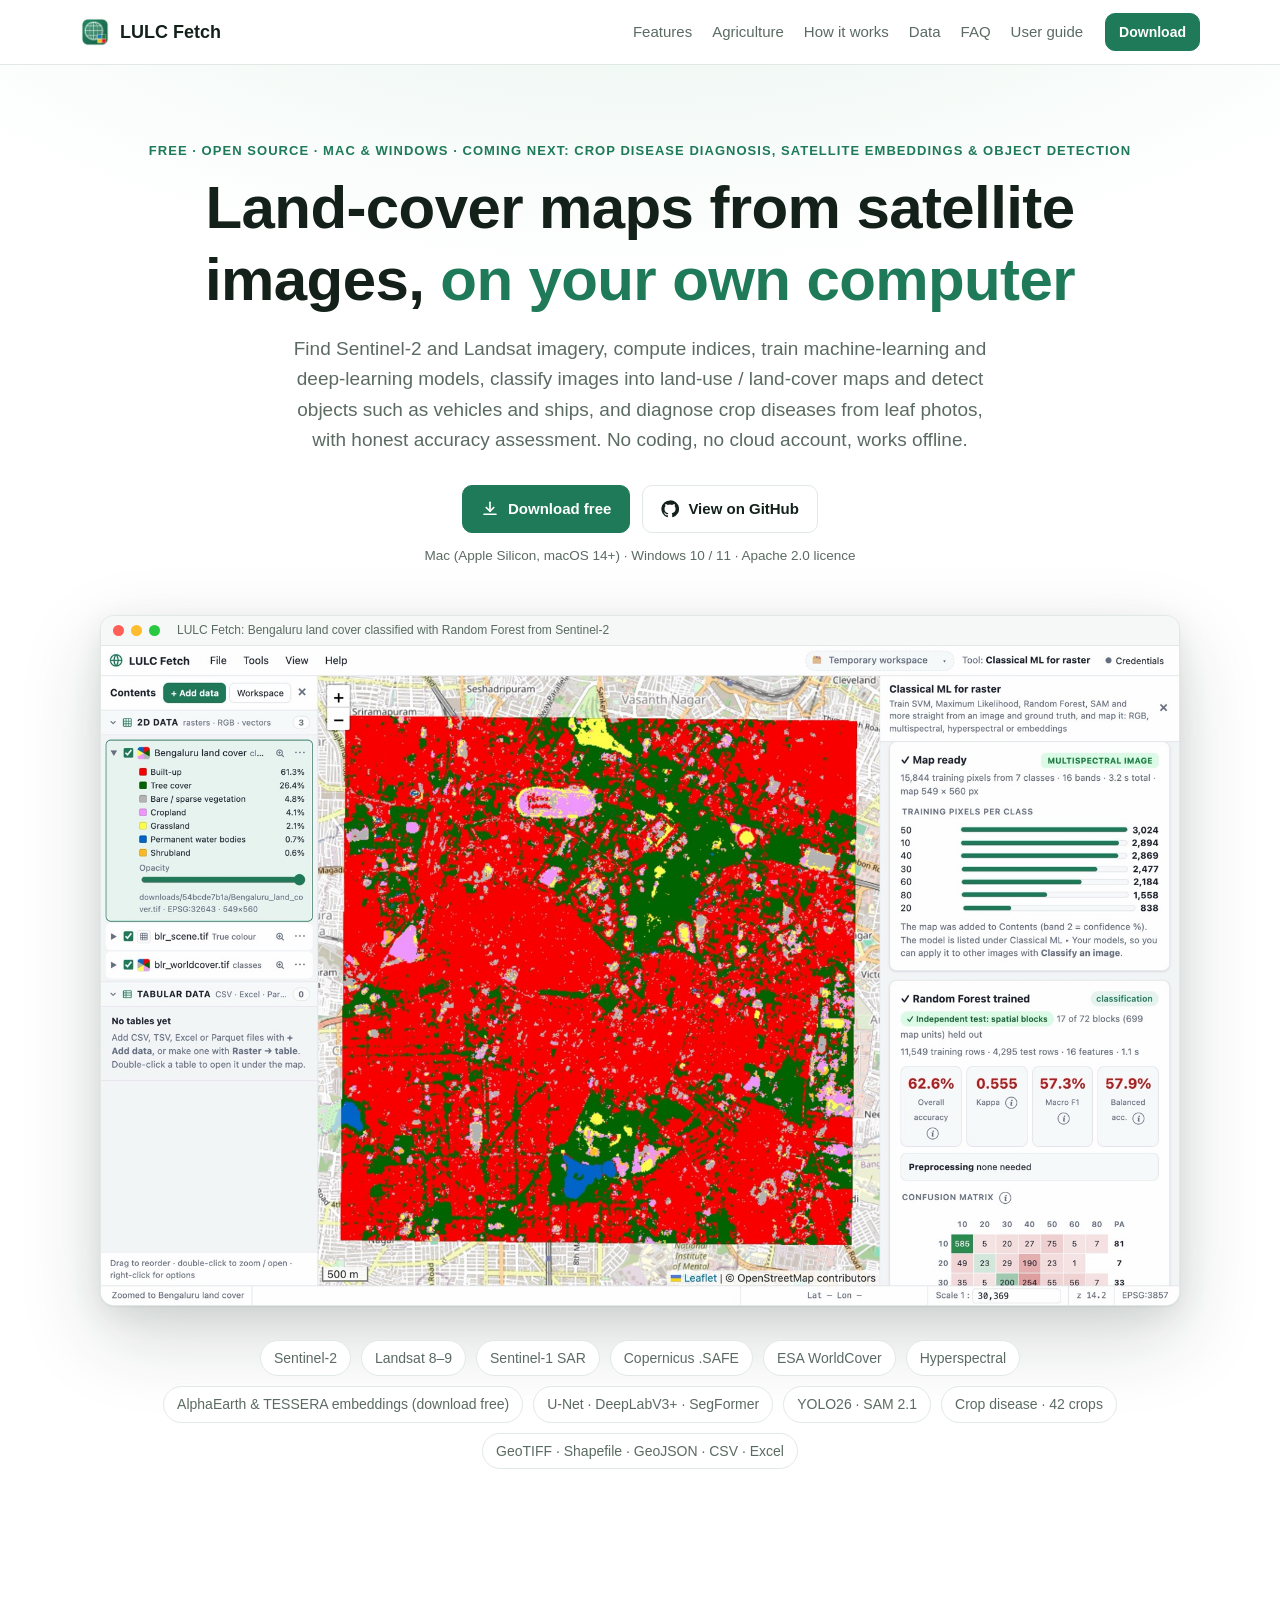
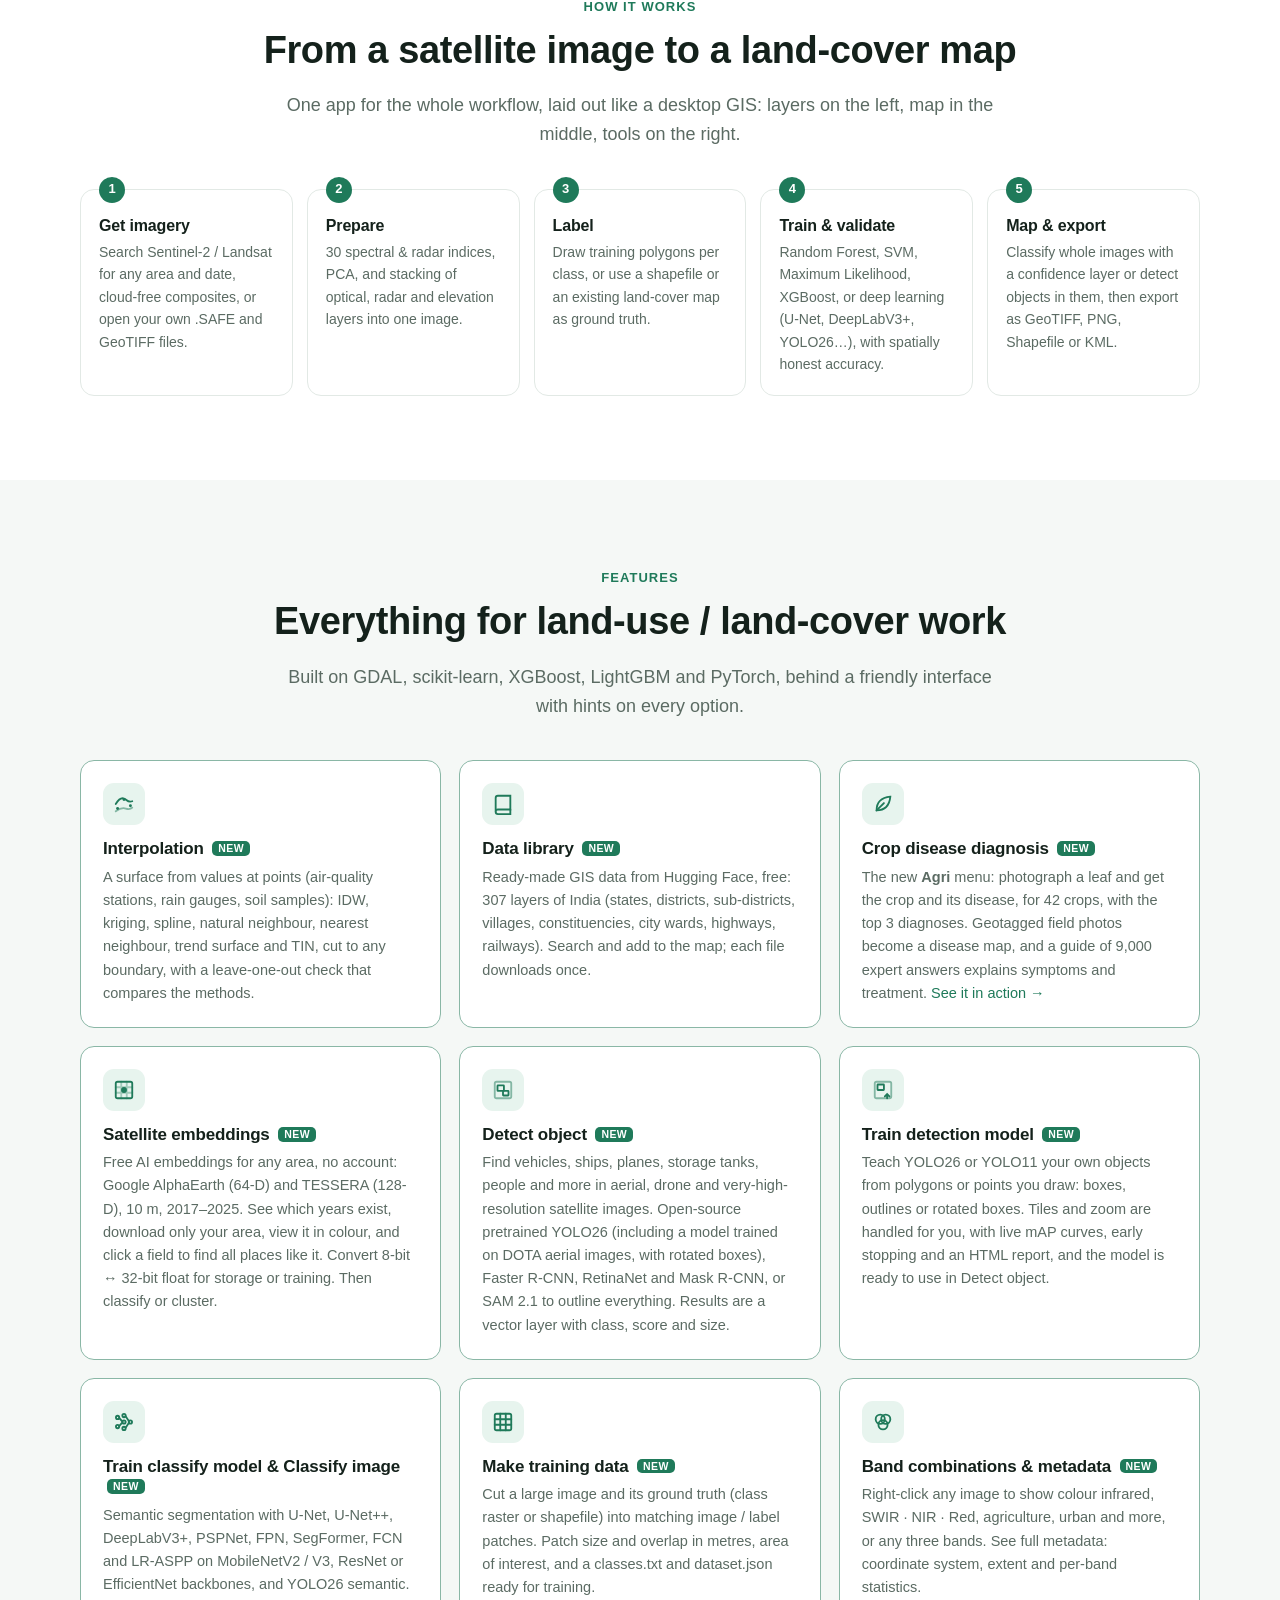
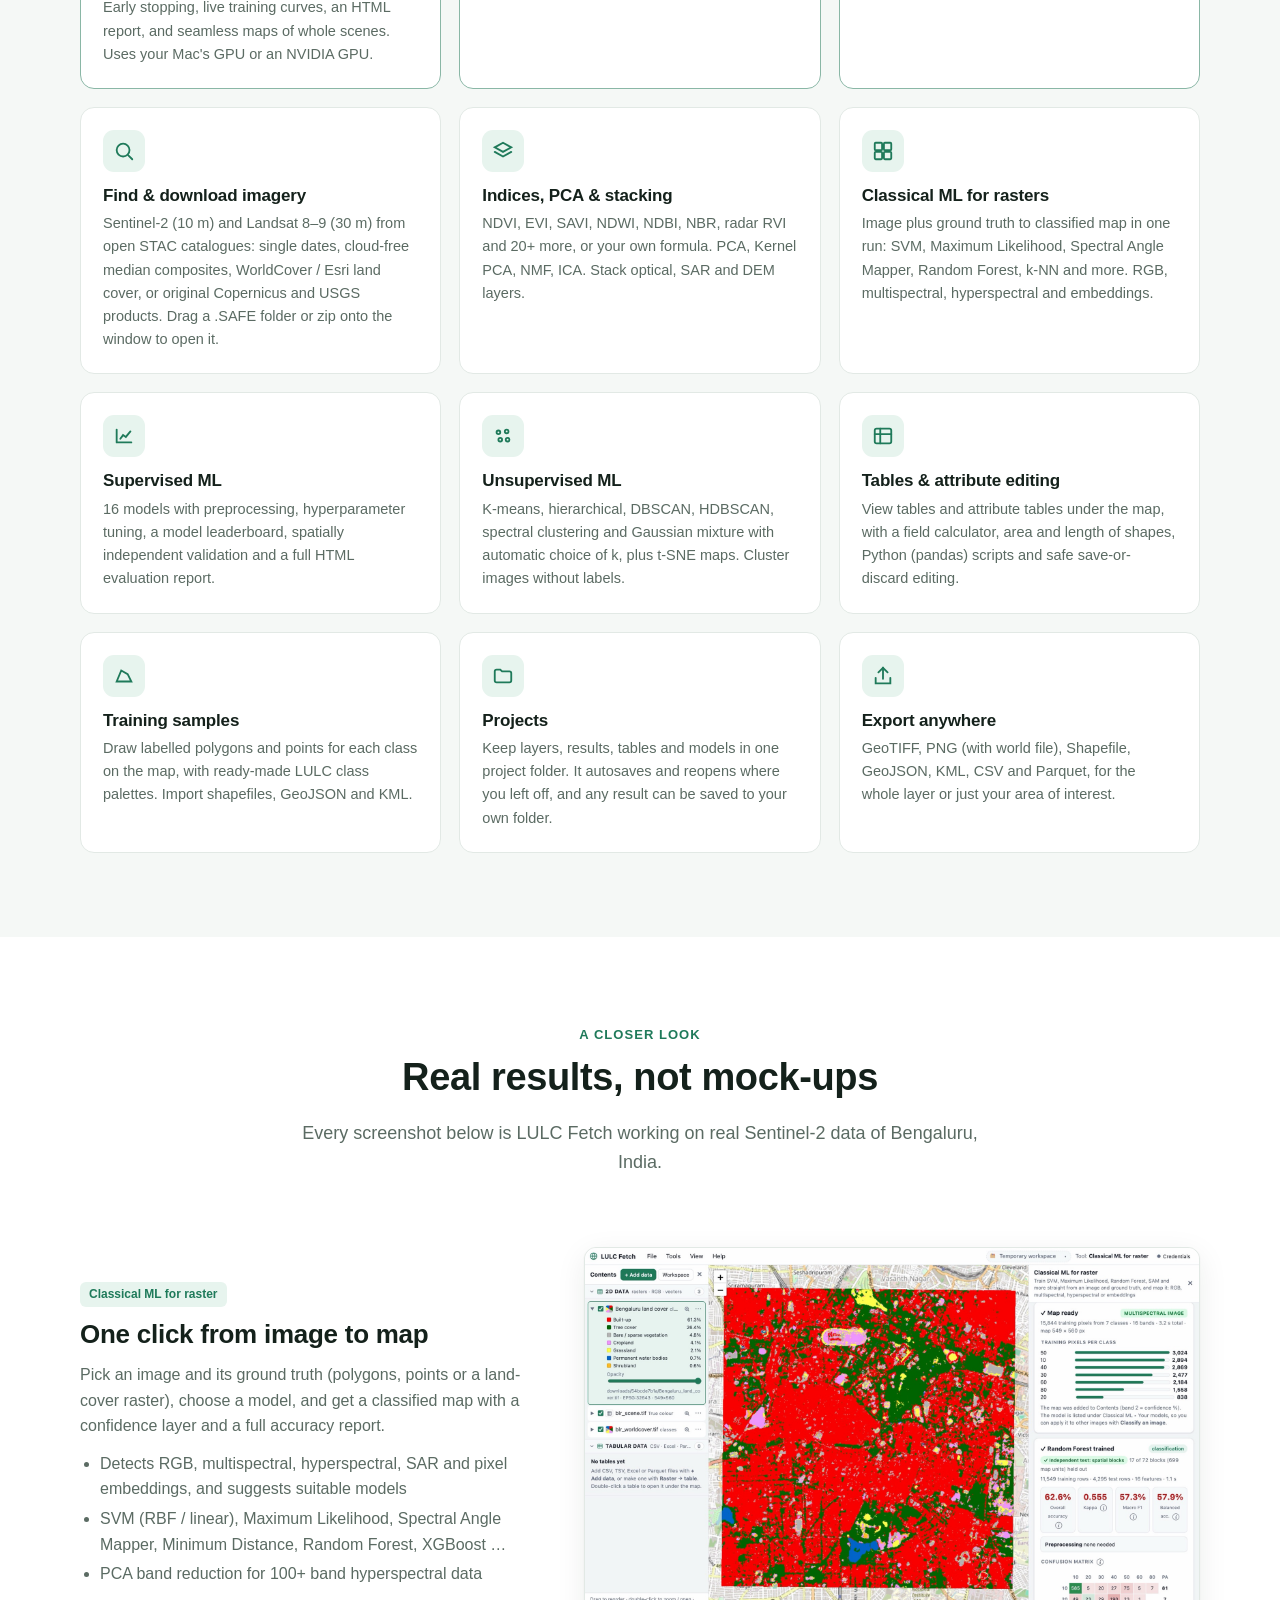
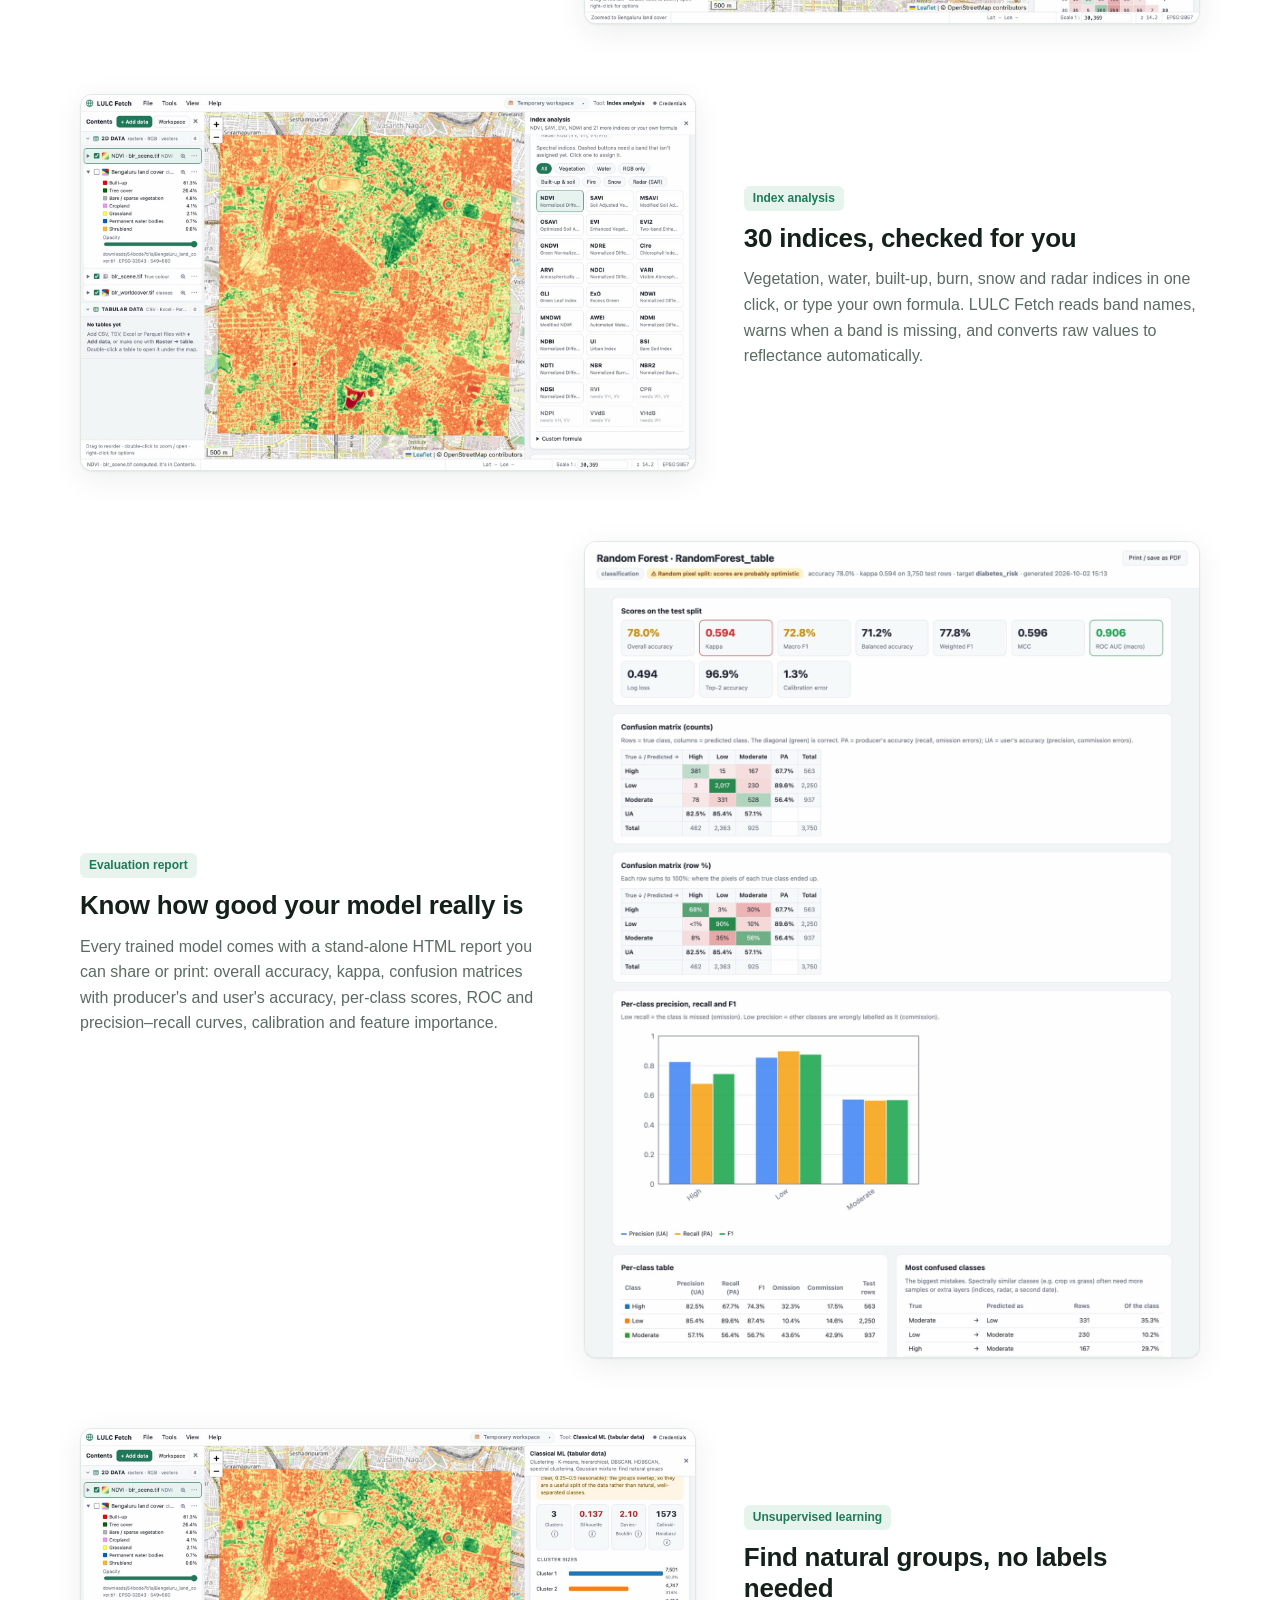
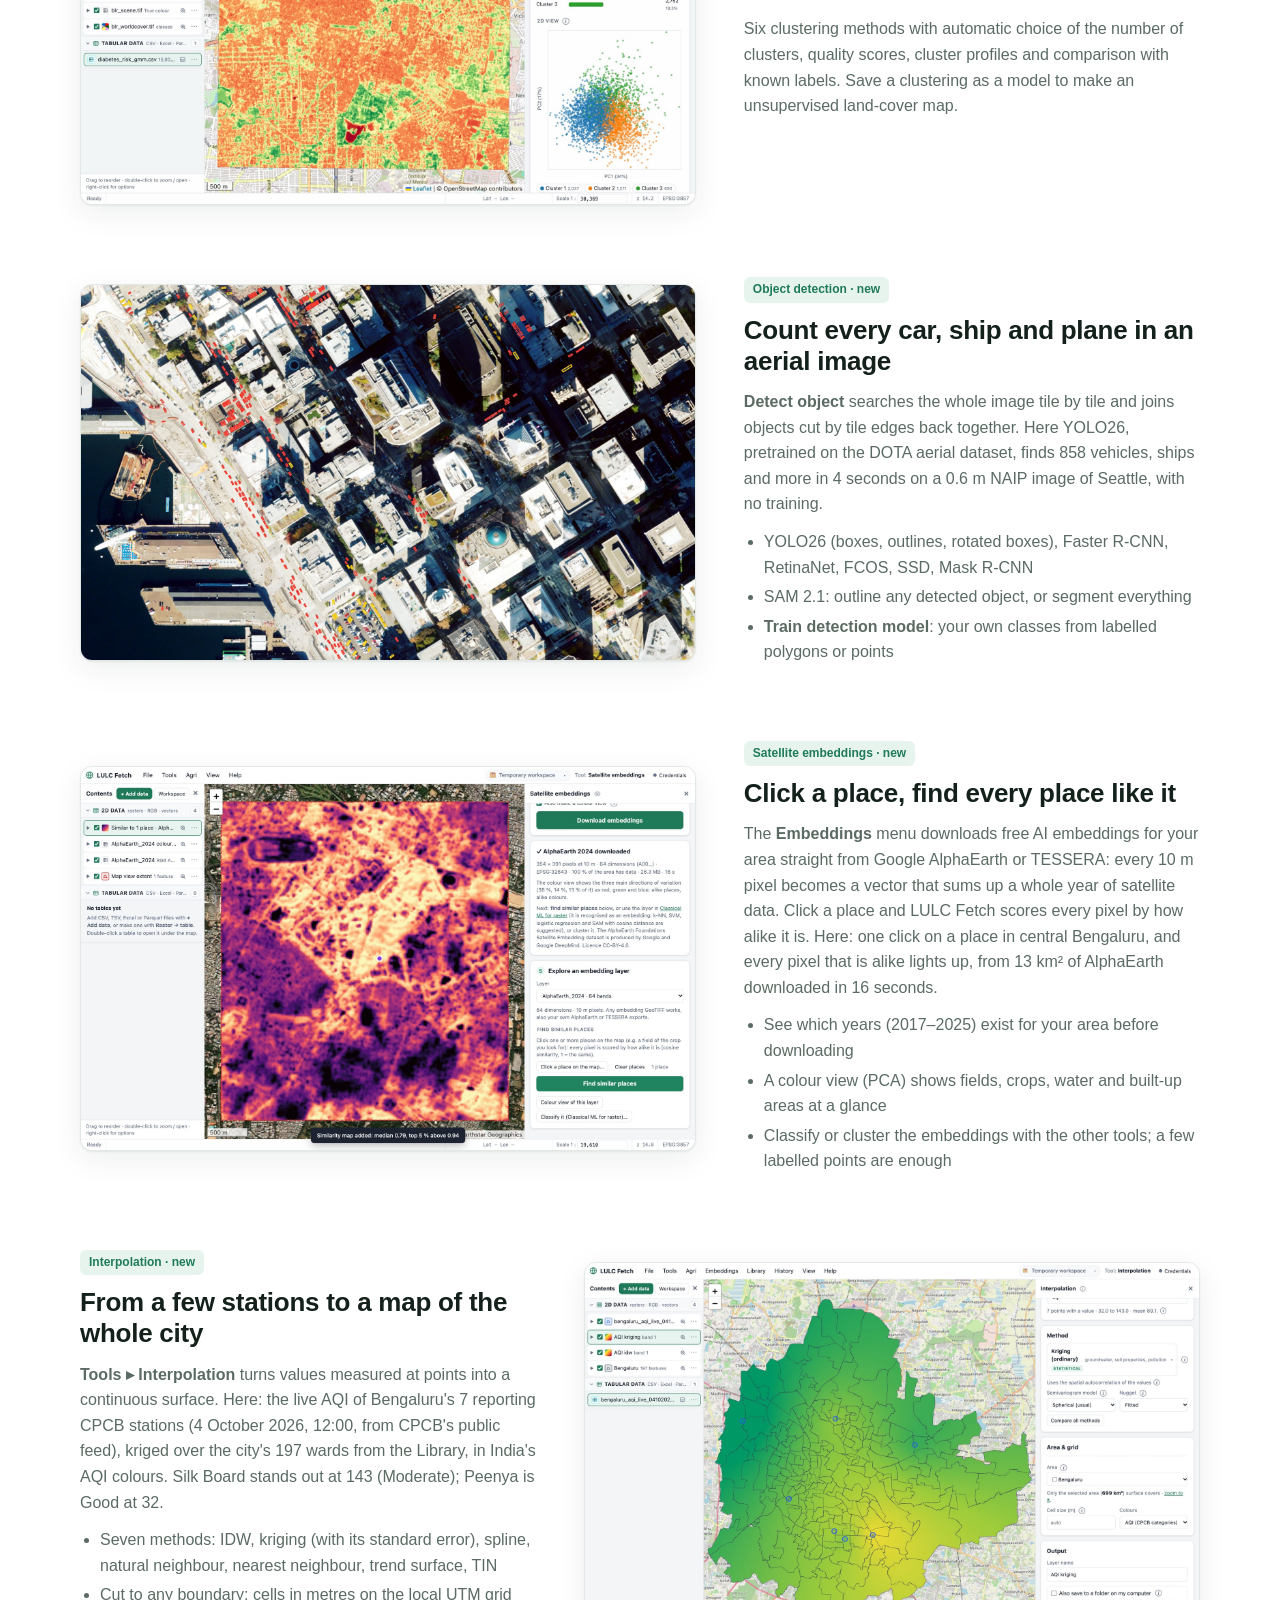
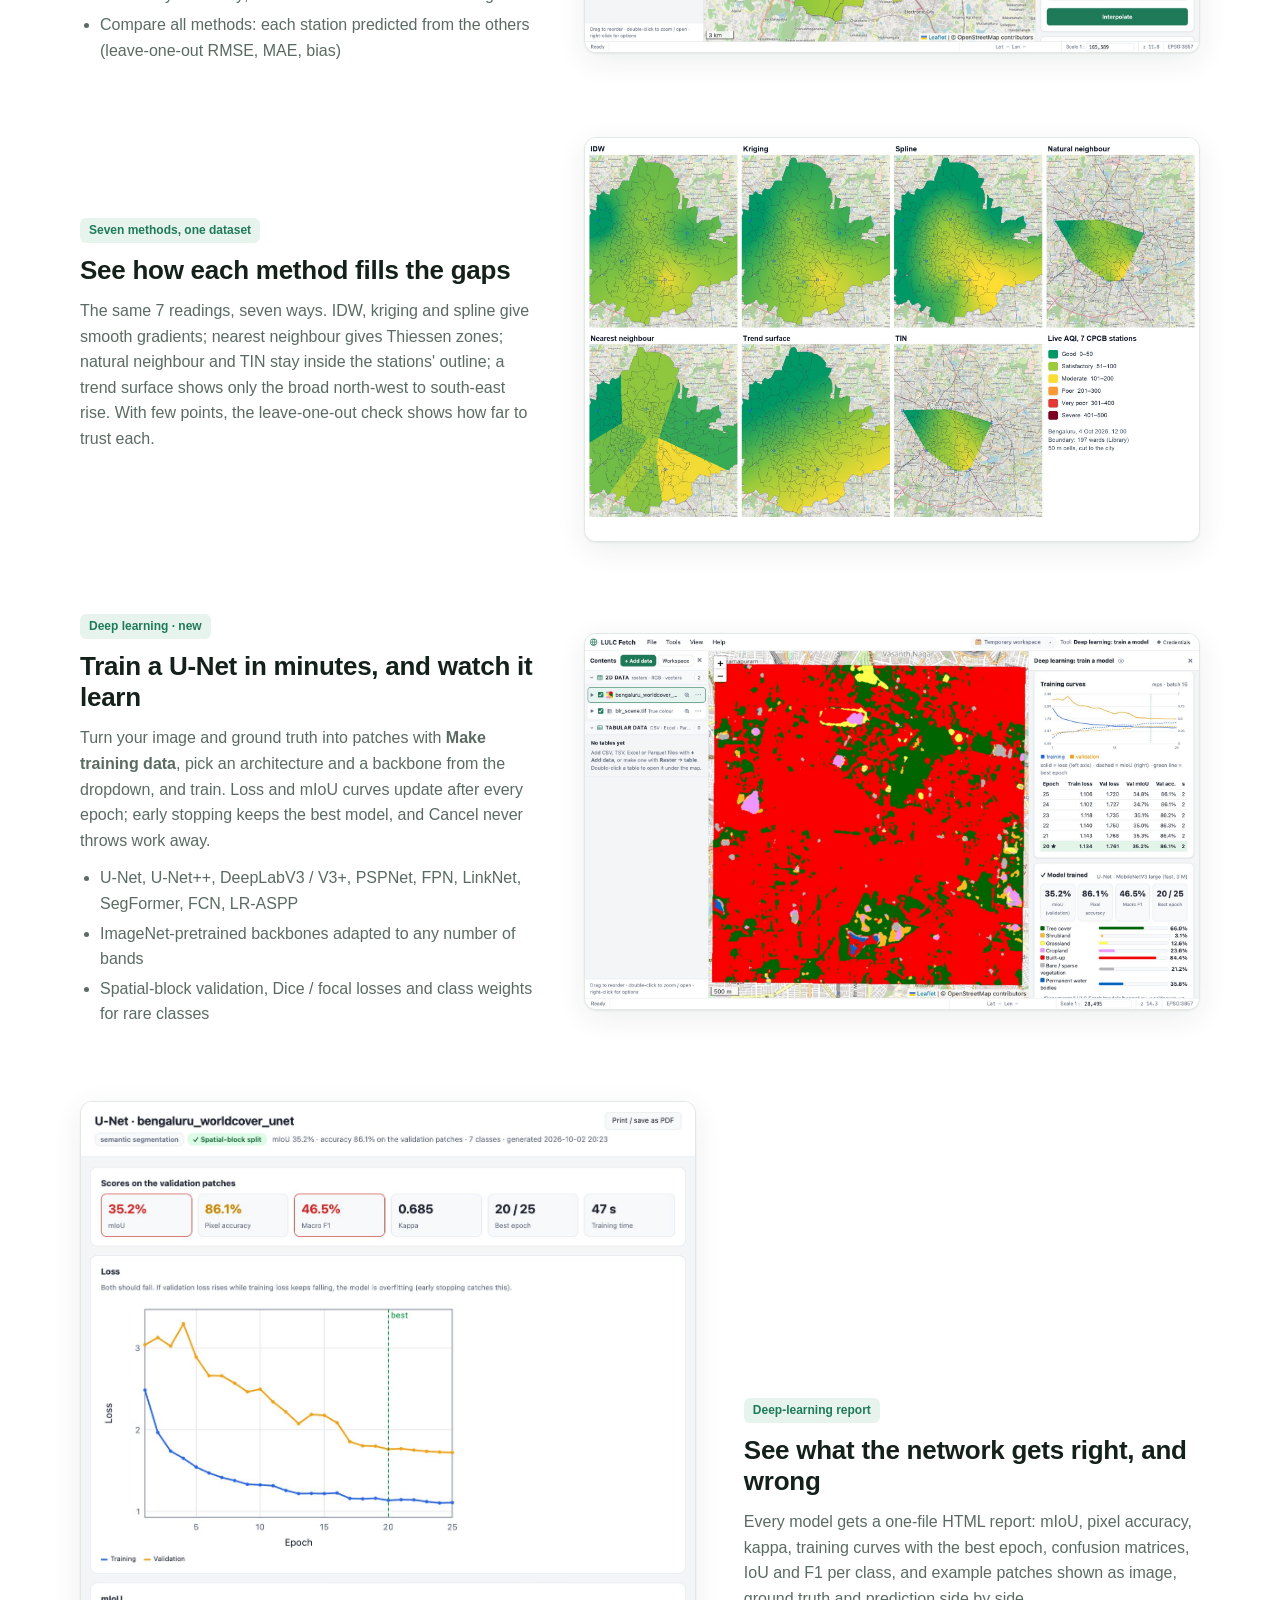
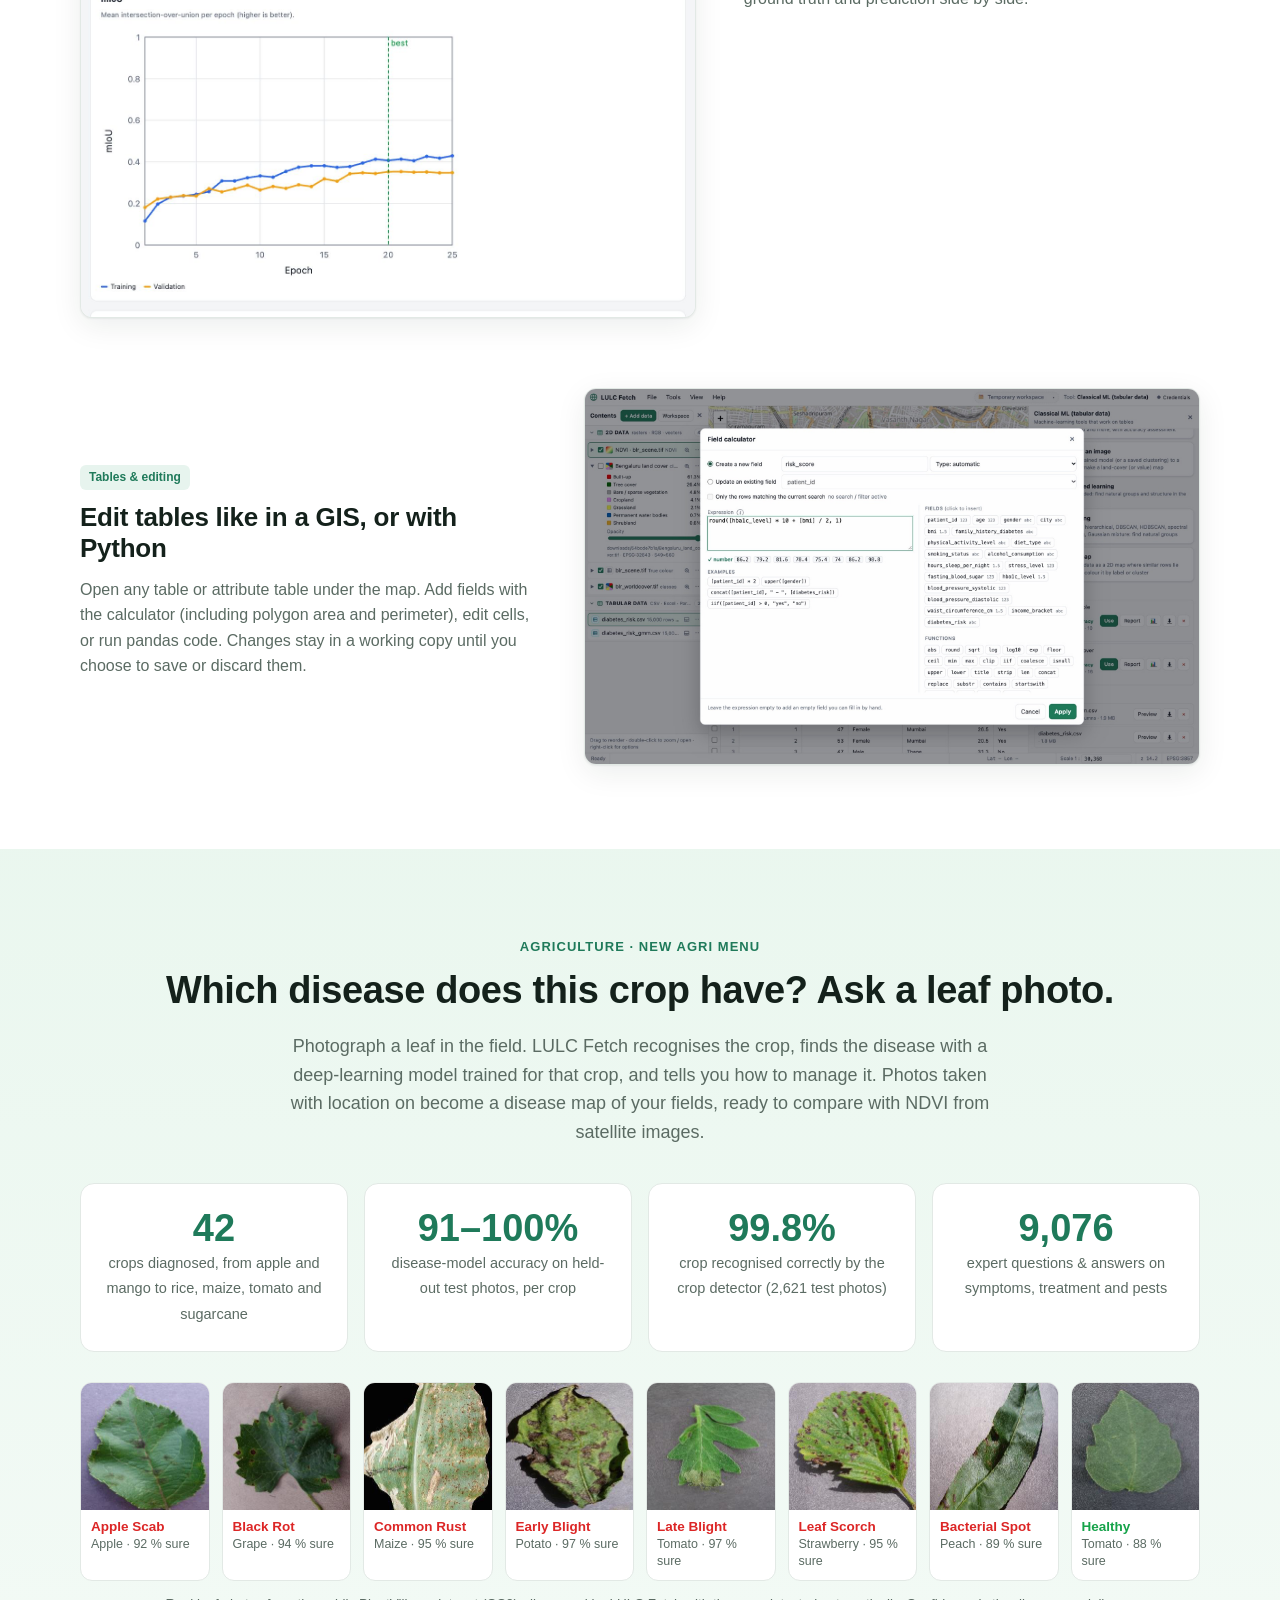
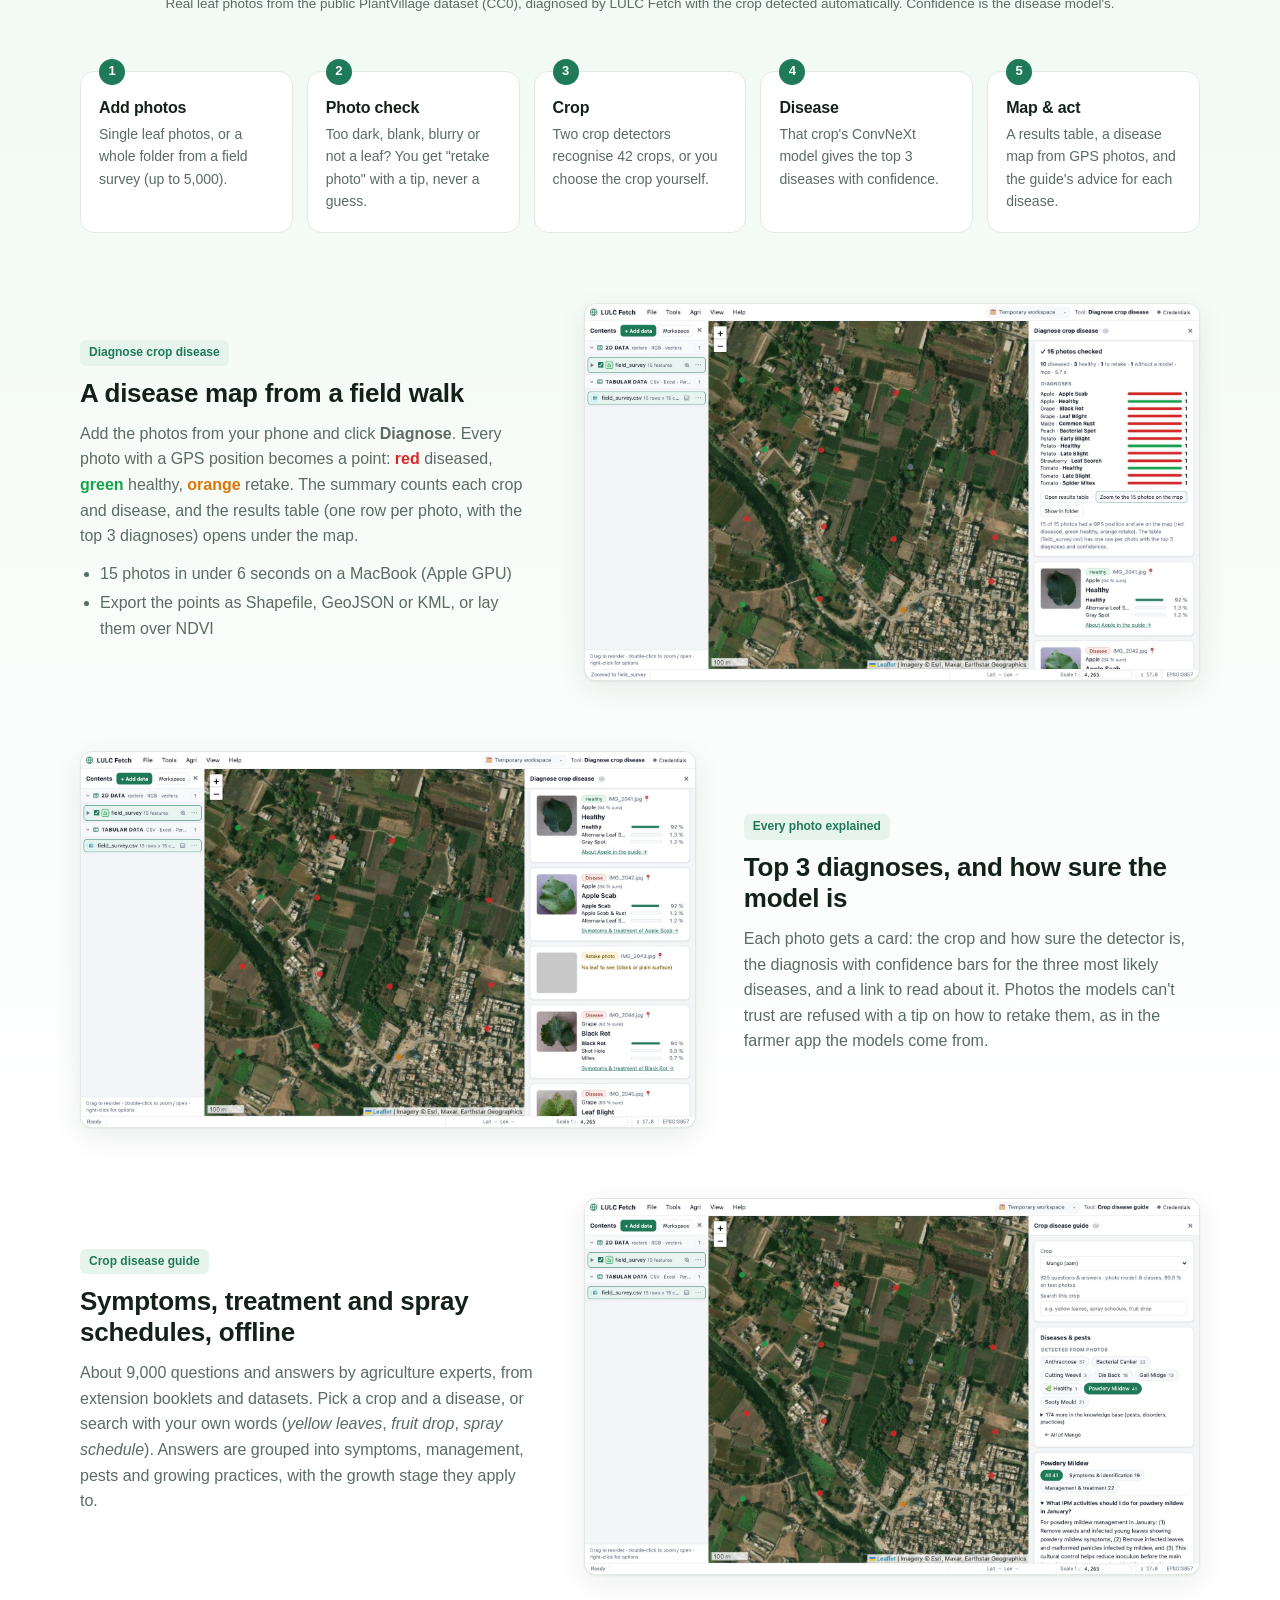
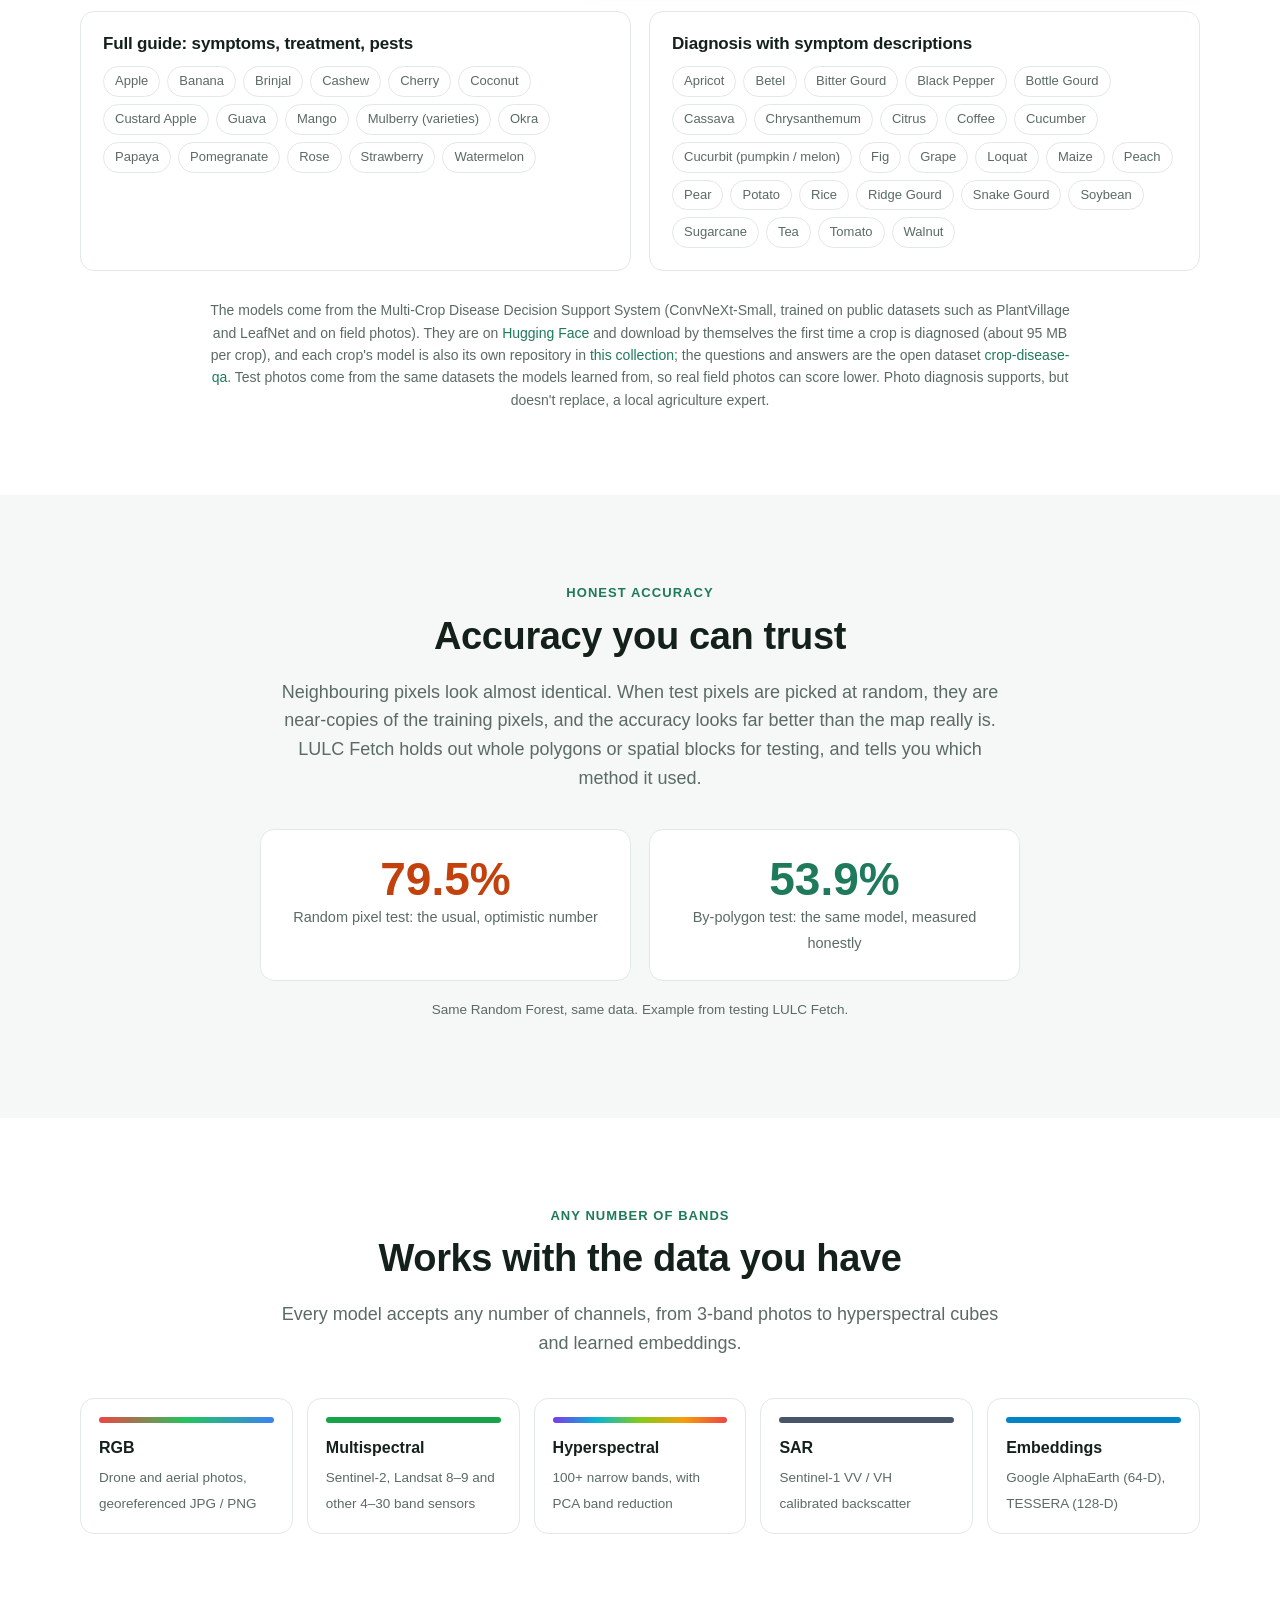
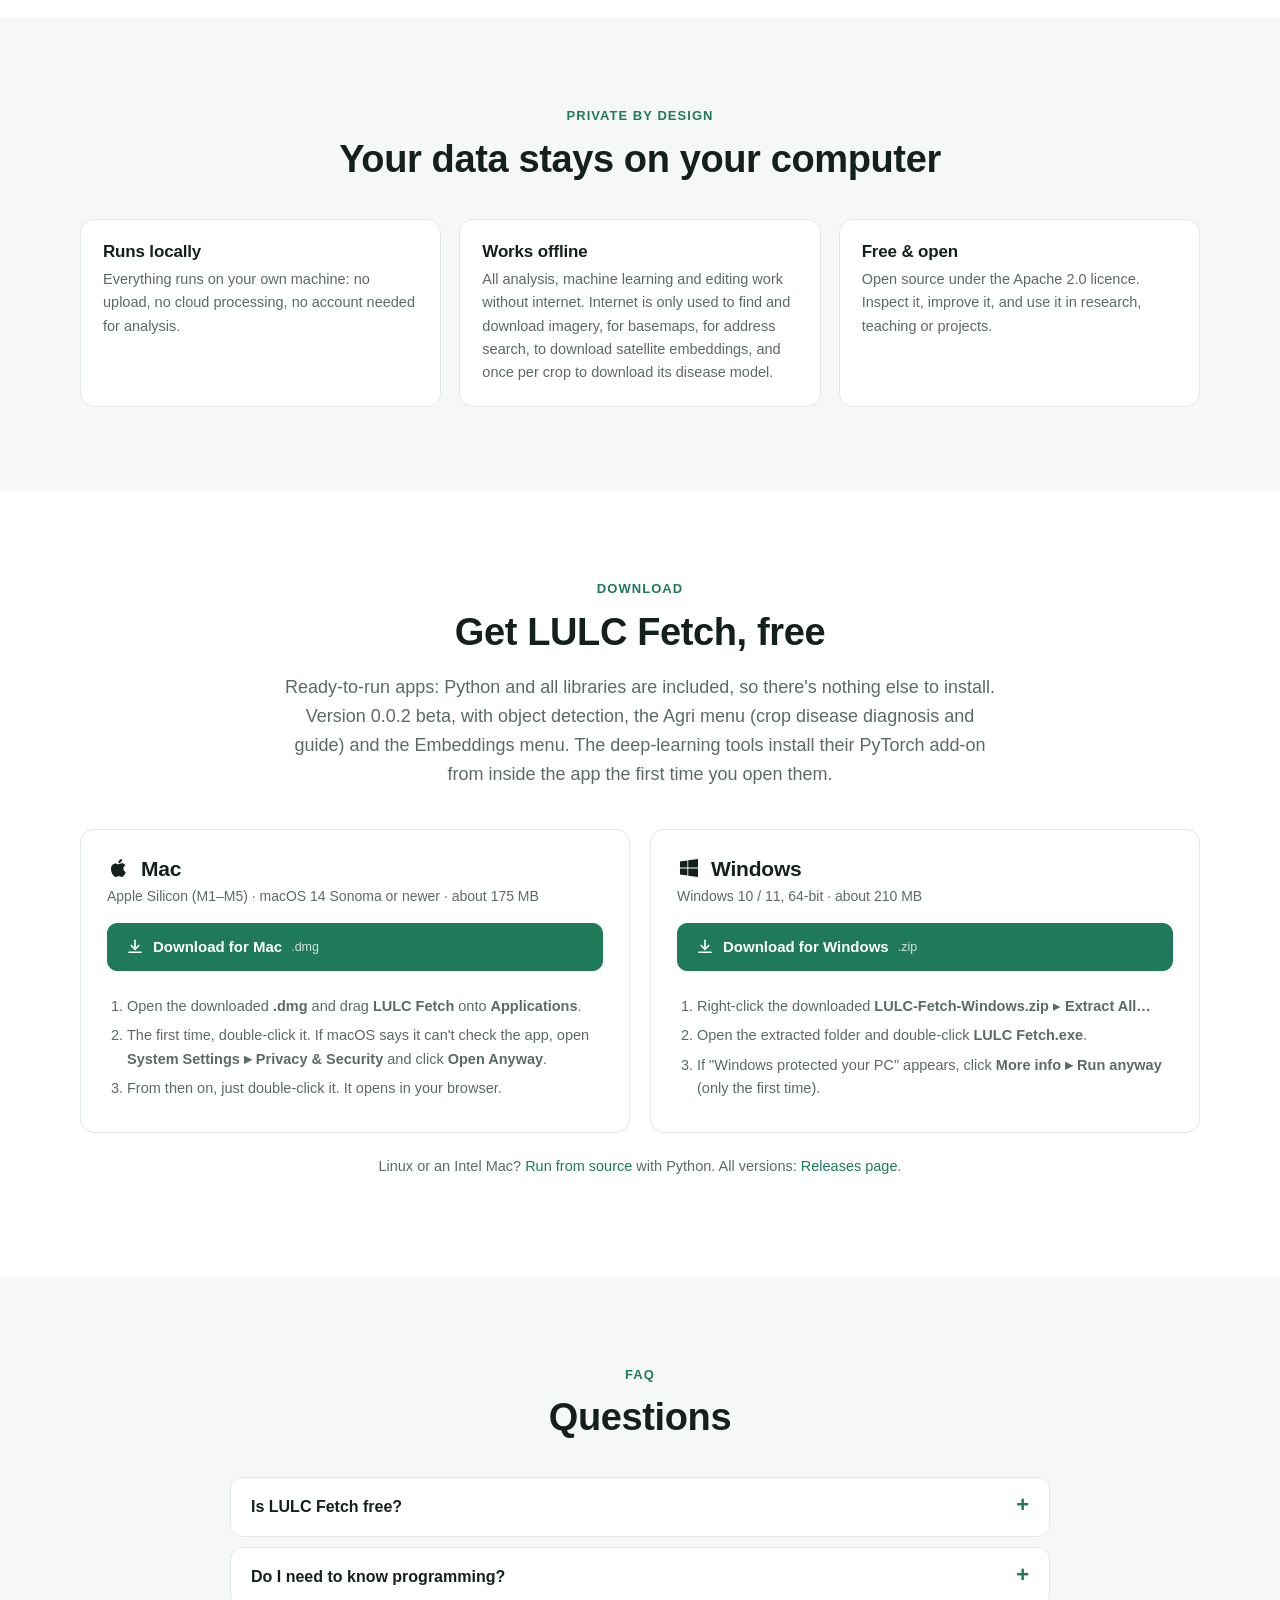
==== site/index.html @ ff0e9c80 "Tools ▸ Interpolation (7 methods), live CPCB AQI, website - Interpolation: IDW, ordinary kriging (fi" ====
<!doctype html>
<html lang="en">
<head>
<meta charset="utf-8">
<meta name="viewport" content="width=device-width, initial-scale=1">
<title>LULC Fetch: land-cover mapping on your own computer</title>
<meta name="description" content="Free desktop app to find Sentinel-2 and Landsat imagery, compute indices, train machine-learning models (Random Forest, SVM, Maximum Likelihood, XGBoost…) and classify satellite images into land-use / land-cover maps. Works offline. Mac and Windows.">
<meta property="og:title" content="LULC Fetch: land-cover maps from satellite images">
<meta property="og:description" content="Find imagery, train classical ML models and map land use / land cover, all on your own computer. Free and open source.">
<meta property="og:image" content="assets/hero.jpg">
<meta property="og:type" content="website">
<link rel="icon" href="assets/favicon.png">
<style>
:root {
  --bg: #ffffff; --bg-2: #f5f8f6; --panel: #ffffff; --text: #14211b; --muted: #5b6b63; --border: #e2e9e5;
  --accent: #1f7a5a; --accent-2: #e7f4ee; --accent-ink: #ffffff; --shadow: 0 1px 2px rgba(16,40,30,.06), 0 8px 30px rgba(16,40,30,.08);
  --radius: 14px; --max: 1160px;
  --font: -apple-system, BlinkMacSystemFont, "Segoe UI", Roboto, "Helvetica Neue", Arial, sans-serif;
}
@media (prefers-color-scheme: dark) {
  :root { --bg: #0e1513; --bg-2: #121c19; --panel: #16211d; --text: #e7efeb; --muted: #98aaa1; --border: #24332d;
          --accent: #3fb68b; --accent-2: #173328; --accent-ink: #06130e; --shadow: 0 1px 2px rgba(0,0,0,.3), 0 10px 30px rgba(0,0,0,.35); }
}
* { box-sizing: border-box; }
html { scroll-behavior: smooth; }
body { margin: 0; background: var(--bg); color: var(--text); font: 16px/1.6 var(--font); -webkit-font-smoothing: antialiased; }
a { color: var(--accent); text-decoration: none; }
a:hover { text-decoration: underline; }
img { max-width: 100%; height: auto; display: block; }
.wrap { max-width: var(--max); margin: 0 auto; padding: 0 20px; }
section { padding: 84px 0; }
section.alt { background: var(--bg-2); }
h1, h2, h3 { line-height: 1.2; margin: 0; letter-spacing: -.01em; }
h2 { font-size: clamp(26px, 3.4vw, 38px); }
.lead { font-size: 18px; color: var(--muted); max-width: 720px; }
.eyebrow { display: inline-block; font-size: 13px; font-weight: 700; letter-spacing: .08em; text-transform: uppercase; color: var(--accent); margin-bottom: 10px; }
.center { text-align: center; }
.center .lead { margin-left: auto; margin-right: auto; }

/* nav */
nav { position: sticky; top: 0; z-index: 50; background: color-mix(in srgb, var(--bg) 88%, transparent); backdrop-filter: saturate(160%) blur(10px); border-bottom: 1px solid var(--border); }
nav .wrap { display: flex; align-items: center; gap: 22px; height: 64px; }
.brand { display: flex; align-items: center; gap: 10px; font-weight: 800; font-size: 18px; color: var(--text); }
.brand img { width: 30px; height: 30px; }
.brand:hover { text-decoration: none; }
nav .links { display: flex; gap: 20px; margin-left: auto; font-size: 15px; }
nav .links a { color: var(--muted); }
nav .links a:hover { color: var(--text); text-decoration: none; }
.btn { display: inline-flex; align-items: center; gap: 9px; padding: 11px 18px; border-radius: 10px; font-weight: 650; font-size: 15px; border: 1px solid var(--border);
  background: var(--panel); color: var(--text); cursor: pointer; transition: transform .08s, box-shadow .15s, background .15s; white-space: nowrap; }
.btn:hover { text-decoration: none; box-shadow: var(--shadow); }
.btn:active { transform: translateY(1px); }
.btn.primary { background: var(--accent); border-color: var(--accent); color: var(--accent-ink); }
.btn.small { padding: 7px 13px; font-size: 14px; }
.btn svg { width: 18px; height: 18px; flex: none; }
.btn small { font-weight: 500; opacity: .8; font-size: 12.5px; }

/* hero */
.hero { padding: 72px 0 40px; background: radial-gradient(1200px 500px at 50% -10%, var(--accent-2), transparent 70%); }
.hero h1 { font-size: clamp(34px, 5.4vw, 60px); max-width: 900px; margin: 0 auto; }
.hero h1 span { color: var(--accent); }
.hero .lead { margin: 18px auto 0; font-size: 19px; }
.cta { display: flex; gap: 12px; justify-content: center; flex-wrap: wrap; margin-top: 30px; }
.cta-note { color: var(--muted); font-size: 13.5px; margin-top: 12px; }
.frame { margin: 48px auto 0; max-width: 1080px; border-radius: 14px; overflow: hidden; border: 1px solid var(--border); box-shadow: 0 30px 80px rgba(16,40,30,.18), var(--shadow); background: var(--panel); }
.frame .bar { height: 30px; display: flex; align-items: center; gap: 7px; padding: 0 12px; background: var(--bg-2); border-bottom: 1px solid var(--border); }
.frame .bar i { width: 11px; height: 11px; border-radius: 50%; background: #e5e7eb; }
.frame .bar i:nth-child(1) { background: #ff5f57; } .frame .bar i:nth-child(2) { background: #febc2e; } .frame .bar i:nth-child(3) { background: #28c840; }
.frame .bar span { margin-left: 10px; font-size: 12px; color: var(--muted); white-space: nowrap; overflow: hidden; text-overflow: ellipsis; min-width: 0; }
.frame img { cursor: zoom-in; }

/* data chips */
.chips { display: flex; flex-wrap: wrap; justify-content: center; gap: 10px; margin-top: 34px; }
.chips span { padding: 6px 13px; border: 1px solid var(--border); border-radius: 999px; font-size: 14px; color: var(--muted); background: var(--panel); }

/* workflow */
.steps { display: grid; grid-template-columns: repeat(5, 1fr); gap: 14px; margin-top: 40px; counter-reset: s; }
.step { background: var(--panel); border: 1px solid var(--border); border-radius: var(--radius); padding: 20px 18px; position: relative; }
.step::before { counter-increment: s; content: counter(s); position: absolute; top: -13px; left: 18px; width: 26px; height: 26px; border-radius: 50%;
  background: var(--accent); color: var(--accent-ink); font-weight: 800; font-size: 13px; display: grid; place-items: center; }
.step h3 { font-size: 16px; margin: 6px 0 6px; }
.step p { margin: 0; font-size: 14px; color: var(--muted); }

/* features */
.grid { display: grid; grid-template-columns: repeat(3, 1fr); gap: 18px; margin-top: 40px; }
.card { background: var(--panel); border: 1px solid var(--border); border-radius: var(--radius); padding: 22px; transition: border-color .15s, transform .15s; }
.card:hover { border-color: var(--accent); transform: translateY(-2px); }
.card .ic { width: 42px; height: 42px; border-radius: 11px; background: var(--accent-2); color: var(--accent); display: grid; place-items: center; margin-bottom: 14px; }
.card .ic svg { width: 22px; height: 22px; }
.card h3 { font-size: 17px; margin-bottom: 6px; }
.card.new { border-color: color-mix(in srgb, var(--accent) 45%, var(--border)); }
.new-tag { display: inline-block; vertical-align: 2px; font-size: 10.5px; font-weight: 800; text-transform: uppercase; letter-spacing: .04em; padding: 1px 6px; border-radius: 5px; background: var(--accent); color: #fff; margin-left: 4px; }
.card p { margin: 0; color: var(--muted); font-size: 14.5px; }
.card ul { margin: 8px 0 0; padding-left: 18px; color: var(--muted); font-size: 14px; }

/* showcase rows */
.show { display: grid; grid-template-columns: 1fr 1.35fr; gap: 48px; align-items: center; margin-top: 70px; }
.show:first-of-type { margin-top: 44px; }
.show.rev { grid-template-columns: 1.35fr 1fr; }
.show.rev .txt { order: 2; }
.show h3 { font-size: 26px; margin-bottom: 12px; }
.show p { color: var(--muted); margin: 0 0 12px; }
.show ul { padding-left: 20px; margin: 0; color: var(--muted); }
.show li { margin: 4px 0; }
.shot { border-radius: 12px; overflow: hidden; border: 1px solid var(--border); box-shadow: var(--shadow); cursor: zoom-in; background: var(--panel); }
.tag { display: inline-block; font-size: 12px; font-weight: 700; padding: 3px 9px; border-radius: 6px; background: var(--accent-2); color: var(--accent); margin-bottom: 12px; }

/* agriculture */
section.agri { background: linear-gradient(180deg, color-mix(in srgb, #16a34a 9%, var(--bg)) 0%, var(--bg) 70%); }
.stats { display: grid; grid-template-columns: repeat(4, 1fr); gap: 16px; margin-top: 36px; }
.stats .big b { font-size: 38px; color: var(--accent); }
.leaves { display: grid; grid-template-columns: repeat(8, 1fr); gap: 12px; margin-top: 30px; }
.leaves figure { margin: 0; background: var(--panel); border: 1px solid var(--border); border-radius: 12px; overflow: hidden; text-align: left; }
.leaves img { width: 100%; aspect-ratio: 1; object-fit: cover; }
.leaves figcaption { padding: 8px 10px 10px; font-size: 12.5px; color: var(--muted); line-height: 1.35; }
.leaves figcaption b { display: block; color: var(--text); font-size: 13.5px; }
.leaves figcaption .ok { color: #16a34a; } .leaves figcaption .bad { color: #dc2626; }
.crops { display: grid; grid-template-columns: 1fr 1fr; gap: 18px; margin-top: 36px; text-align: left; }
.crops .chips { justify-content: flex-start; margin-top: 12px; gap: 7px; }
.crops .chips span { font-size: 13px; padding: 4px 11px; }
.note { max-width: 860px; margin: 28px auto 0; font-size: 14px; color: var(--muted); }

/* honest accuracy */
.compare { display: grid; grid-template-columns: repeat(2, 1fr); gap: 18px; max-width: 760px; margin: 36px auto 0; }
.big { background: var(--panel); border: 1px solid var(--border); border-radius: var(--radius); padding: 24px; text-align: center; }
.big b { display: block; font-size: 46px; line-height: 1.1; }
.big.warn b { color: #c2410c; } .big.ok b { color: var(--accent); }
.big span { color: var(--muted); font-size: 14.5px; }

/* data types */
.types { display: grid; grid-template-columns: repeat(5, 1fr); gap: 14px; margin-top: 40px; }
.type { background: var(--panel); border: 1px solid var(--border); border-radius: var(--radius); padding: 18px; }
.type b { display: block; font-size: 16px; margin-bottom: 4px; }
.type span { color: var(--muted); font-size: 13.5px; }
.type i { display: block; height: 6px; border-radius: 3px; margin-bottom: 12px; }

/* local */
.local { display: grid; grid-template-columns: repeat(3, 1fr); gap: 18px; margin-top: 36px; }

/* download */
.dl { display: grid; grid-template-columns: repeat(2, 1fr); gap: 20px; margin-top: 40px; }
.dlcard { background: var(--panel); border: 1px solid var(--border); border-radius: var(--radius); padding: 26px; display: flex; flex-direction: column; }
.dlcard.hl { border-color: var(--accent); box-shadow: 0 0 0 1px var(--accent) inset, var(--shadow); }
.dlcard h3 { font-size: 21px; display: flex; align-items: center; gap: 10px; }
.dlcard h3 svg { width: 24px; height: 24px; }
.dlcard .req { color: var(--muted); font-size: 14px; margin: 4px 0 16px; }
.dlcard ol { padding-left: 20px; margin: 18px 0 0; color: var(--muted); font-size: 14.5px; }
.dlcard ol li { margin: 6px 0; }
.dlcard code { font-size: 12.5px; background: var(--bg-2); border: 1px solid var(--border); border-radius: 5px; padding: 1px 5px; word-break: break-all; }
.other { text-align: center; color: var(--muted); font-size: 14.5px; margin-top: 22px; }

/* faq */
.faq { max-width: 820px; margin: 36px auto 0; }
details { border: 1px solid var(--border); border-radius: 12px; background: var(--panel); padding: 0 20px; margin-bottom: 10px; }
summary { cursor: pointer; font-weight: 650; padding: 16px 0; list-style: none; display: flex; justify-content: space-between; gap: 12px; }
summary::-webkit-details-marker { display: none; }
summary::after { content: "+"; color: var(--accent); font-size: 22px; line-height: 1; }
details[open] summary::after { content: "–"; }
details p { margin: 0 0 16px; color: var(--muted); }

footer { border-top: 1px solid var(--border); padding: 36px 0; color: var(--muted); font-size: 14px; }
footer .wrap { display: flex; justify-content: space-between; gap: 18px; flex-wrap: wrap; align-items: center; }
footer nav { position: static; background: none; border: 0; backdrop-filter: none; }
footer .links2 { display: flex; gap: 18px; }

/* lightbox */
.lb { position: fixed; inset: 0; background: rgba(5,12,9,.86); display: none; place-items: center; z-index: 100; padding: 24px; cursor: zoom-out; }
.lb.open { display: grid; }
.lb img { max-height: 92vh; border-radius: 10px; box-shadow: 0 20px 60px rgba(0,0,0,.5); }

@media (max-width: 960px) {
  .stats { grid-template-columns: repeat(2, 1fr); }
  .leaves { grid-template-columns: repeat(4, 1fr); }
  .crops { grid-template-columns: 1fr; }
  .steps { grid-template-columns: repeat(2, 1fr); row-gap: 26px; }
  .grid, .local { grid-template-columns: repeat(2, 1fr); }
  .types { grid-template-columns: repeat(2, 1fr); }
  .show, .show.rev { grid-template-columns: 1fr; gap: 22px; }
  .show.rev .txt { order: 0; }
  nav .links { display: none; }
}
@media (max-width: 620px) {
  section { padding: 60px 0; }
  .grid, .local, .dl, .compare, .steps, .types { grid-template-columns: 1fr; }
  .hero { padding-top: 48px; }
}
</style>
</head>
<body>

<nav>
  <div class="wrap">
    <a class="brand" href="#"><img src="assets/icon.png" alt="">LULC Fetch</a>
    <div class="links">
      <a href="#features">Features</a>
      <a href="#agriculture">Agriculture</a>
      <a href="#workflow">How it works</a>
      <a href="#data">Data</a>
      <a href="#faq">FAQ</a>
      <a href="https://github.com/agritechixr/lulc-fetch/blob/main/docs/USER_GUIDE.md">User guide</a>
    </div>
    <a class="btn small primary" href="#download">Download</a>
  </div>
</nav>

<header class="hero center">
  <div class="wrap">
    <span class="eyebrow">Free · Open source · Mac &amp; Windows · <b>Coming next: crop disease diagnosis, satellite embeddings &amp; object detection</b></span>
    <h1>Land-cover maps from satellite images, <span>on your own computer</span></h1>
    <p class="lead">Find Sentinel-2 and Landsat imagery, compute indices, train machine-learning and deep-learning models, classify images into land-use / land-cover maps and detect objects such as vehicles and ships, and diagnose crop diseases from leaf photos, with honest accuracy assessment. No coding, no cloud account, works offline.</p>
    <div class="cta">
      <a class="btn primary" id="cta-main" href="#download">
        <svg viewBox="0 0 24 24" fill="none" stroke="currentColor" stroke-width="2.2" stroke-linecap="round" stroke-linejoin="round"><path d="M12 3v12"/><path d="M7 10l5 5 5-5"/><path d="M4 19h16"/></svg>
        <span id="cta-label">Download free</span></a>
      <a class="btn" href="https://github.com/agritechixr/lulc-fetch">
        <svg viewBox="0 0 24 24" fill="currentColor"><path d="M12 .5a11.5 11.5 0 0 0-3.64 22.41c.58.1.79-.25.79-.56v-2c-3.2.7-3.88-1.37-3.88-1.37-.53-1.33-1.28-1.69-1.28-1.69-1.05-.71.08-.7.08-.7 1.16.08 1.77 1.19 1.77 1.19 1.03 1.77 2.71 1.26 3.37.96.1-.75.4-1.26.73-1.55-2.56-.29-5.25-1.28-5.25-5.68 0-1.26.45-2.28 1.19-3.09-.12-.29-.52-1.46.11-3.05 0 0 .97-.31 3.17 1.18a11 11 0 0 1 5.77 0c2.2-1.49 3.17-1.18 3.17-1.18.63 1.59.23 2.76.11 3.05.74.81 1.19 1.83 1.19 3.09 0 4.41-2.69 5.38-5.26 5.67.41.36.78 1.06.78 2.14v3.17c0 .31.21.67.8.56A11.5 11.5 0 0 0 12 .5z"/></svg>
        View on GitHub</a>
    </div>
    <p class="cta-note">Mac (Apple Silicon, macOS 14+) · Windows 10 / 11 · Apache 2.0 licence</p>
    <div class="frame">
      <div class="bar"><i></i><i></i><i></i><span>LULC Fetch: Bengaluru land cover classified with Random Forest from Sentinel-2</span></div>
      <img width="1800" height="1100" src="assets/hero.jpg" alt="LULC Fetch showing a land-cover map of Bengaluru classified from Sentinel-2 with Random Forest, with the accuracy report">
    </div>
    <div class="chips">
      <span>Sentinel-2</span><span>Landsat 8–9</span><span>Sentinel-1 SAR</span><span>Copernicus .SAFE</span><span>ESA WorldCover</span>
      <span>Hyperspectral</span><span>AlphaEarth &amp; TESSERA embeddings (download free)</span><span>U-Net · DeepLabV3+ · SegFormer</span><span>YOLO26 · SAM 2.1</span><span>Crop disease · 42 crops</span><span>GeoTIFF · Shapefile · GeoJSON · CSV · Excel</span>
    </div>
  </div>
</header>

<section id="workflow">
  <div class="wrap center">
    <span class="eyebrow">How it works</span>
    <h2>From a satellite image to a land-cover map</h2>
    <p class="lead">One app for the whole workflow, laid out like a desktop GIS: layers on the left, map in the middle, tools on the right.</p>
    <div class="steps" style="text-align:left">
      <div class="step"><h3>Get imagery</h3><p>Search Sentinel-2 / Landsat for any area and date, cloud-free composites, or open your own .SAFE and GeoTIFF files.</p></div>
      <div class="step"><h3>Prepare</h3><p>30 spectral &amp; radar indices, PCA, and stacking of optical, radar and elevation layers into one image.</p></div>
      <div class="step"><h3>Label</h3><p>Draw training polygons per class, or use a shapefile or an existing land-cover map as ground truth.</p></div>
      <div class="step"><h3>Train &amp; validate</h3><p>Random Forest, SVM, Maximum Likelihood, XGBoost, or deep learning (U-Net, DeepLabV3+, YOLO26…), with spatially honest accuracy.</p></div>
      <div class="step"><h3>Map &amp; export</h3><p>Classify whole images with a confidence layer or detect objects in them, then export as GeoTIFF, PNG, Shapefile or KML.</p></div>
    </div>
  </div>
</section>

<section id="features" class="alt">
  <div class="wrap">
    <div class="center">
      <span class="eyebrow">Features</span>
      <h2>Everything for land-use / land-cover work</h2>
      <p class="lead">Built on GDAL, scikit-learn, XGBoost, LightGBM and PyTorch, behind a friendly interface with hints on every option.</p>
    </div>
    <div class="grid">
      <div class="card new"><div class="ic"><svg viewBox="0 0 24 24" fill="none" stroke="currentColor" stroke-width="2" stroke-linecap="round"><circle cx="5" cy="17" r="1.6" fill="currentColor" stroke="none"/><circle cx="12" cy="7" r="1.6" fill="currentColor" stroke="none"/><circle cx="19" cy="14" r="1.6" fill="currentColor" stroke="none"/><path d="M3 12c3-5 6-7 9-6s4 5 9 3"/><path d="M3 20c4-3 8-4 11-3s5 1 7-1" opacity=".5"/></svg></div>
        <h3>Interpolation <span class="new-tag">new</span></h3><p>A surface from values at points (air-quality stations, rain gauges, soil samples): IDW, kriging, spline, natural neighbour, nearest neighbour, trend surface and TIN, cut to any boundary, with a leave-one-out check that compares the methods.</p></div>
      <div class="card new"><div class="ic"><svg viewBox="0 0 24 24" fill="none" stroke="currentColor" stroke-width="2" stroke-linecap="round"><path d="M4 5.5A2.5 2.5 0 0 1 6.5 3H20v15H6.5A2.5 2.5 0 0 0 4 20.5z"/><path d="M4 20.5A2.5 2.5 0 0 0 6.5 23H20v-5"/></svg></div>
        <h3>Data library <span class="new-tag">new</span></h3><p>Ready-made GIS data from Hugging Face, free: 307 layers of India (states, districts, sub-districts, villages, constituencies, city wards, highways, railways). Search and add to the map; each file downloads once.</p></div>
      <div class="card new"><div class="ic"><svg viewBox="0 0 24 24" fill="none" stroke="currentColor" stroke-width="2" stroke-linecap="round"><path d="M5 19C5 10 10 5 20 4c-1 10-6 15-15 15z"/><path d="M5 19l8-8"/></svg></div>
        <h3>Crop disease diagnosis <span class="new-tag">new</span></h3><p>The new <b>Agri</b> menu: photograph a leaf and get the crop and its disease, for 42 crops, with the top 3 diagnoses. Geotagged field photos become a disease map, and a guide of 9,000 expert answers explains symptoms and treatment. <a href="#agriculture">See it in action →</a></p></div>
      <div class="card new"><div class="ic"><svg viewBox="0 0 24 24" fill="none" stroke="currentColor" stroke-width="2" stroke-linecap="round"><rect x="3" y="3" width="18" height="18" rx="2"/><path d="M3 9h18M3 15h18M9 3v18M15 3v18" opacity=".35"/><circle cx="12" cy="12" r="2.2" fill="currentColor"/></svg></div>
        <h3>Satellite embeddings <span class="new-tag">new</span></h3><p>Free AI embeddings for any area, no account: Google AlphaEarth (64-D) and TESSERA (128-D), 10 m, 2017–2025. See which years exist, download only your area, view it in colour, and click a field to find all places like it. Convert 8-bit ↔ 32-bit float for storage or training. Then classify or cluster.</p></div>
      <div class="card new"><div class="ic"><svg viewBox="0 0 24 24" fill="none" stroke="currentColor" stroke-width="2" stroke-linecap="round"><rect x="3" y="3" width="18" height="18" rx="2" opacity=".5"/><rect x="6" y="7" width="7" height="6" rx=".5"/><rect x="12" y="13" width="6" height="5" rx=".5"/></svg></div>
        <h3>Detect object <span class="new-tag">new</span></h3><p>Find vehicles, ships, planes, storage tanks, people and more in aerial, drone and very-high-resolution satellite images. Open-source pretrained YOLO26 (including a model trained on DOTA aerial images, with rotated boxes), Faster R-CNN, RetinaNet and Mask R-CNN, or SAM 2.1 to outline everything. Results are a vector layer with class, score and size.</p></div>
      <div class="card new"><div class="ic"><svg viewBox="0 0 24 24" fill="none" stroke="currentColor" stroke-width="2" stroke-linecap="round"><rect x="3" y="3" width="18" height="18" rx="2" opacity=".5"/><rect x="6" y="6" width="7" height="6" rx=".5"/><path d="M14 19l2.5-2.5L19 19M16.5 16.5V21"/></svg></div>
        <h3>Train detection model <span class="new-tag">new</span></h3><p>Teach YOLO26 or YOLO11 your own objects from polygons or points you draw: boxes, outlines or rotated boxes. Tiles and zoom are handled for you, with live mAP curves, early stopping and an HTML report, and the model is ready to use in Detect object.</p></div>
      <div class="card new"><div class="ic"><svg viewBox="0 0 24 24" fill="none" stroke="currentColor" stroke-width="2" stroke-linecap="round"><circle cx="5" cy="7" r="1.8"/><circle cx="5" cy="17" r="1.8"/><circle cx="12" cy="5" r="1.8"/><circle cx="12" cy="12" r="1.8"/><circle cx="12" cy="19" r="1.8"/><circle cx="19" cy="12" r="1.8"/><path d="M6.7 7.5l3.6 4M6.7 16.5l3.6-4M13.8 5.8l3.6 5.3M13.8 18.2l3.6-5.3"/></svg></div>
        <h3>Train classify model &amp; Classify image <span class="new-tag">new</span></h3><p>Semantic segmentation with U-Net, U-Net++, DeepLabV3+, PSPNet, FPN, SegFormer, FCN and LR-ASPP on MobileNetV2 / V3, ResNet or EfficientNet backbones, and YOLO26 semantic. Early stopping, live training curves, an HTML report, and seamless maps of whole scenes. Uses your Mac's GPU or an NVIDIA GPU.</p></div>
      <div class="card new"><div class="ic"><svg viewBox="0 0 24 24" fill="none" stroke="currentColor" stroke-width="2" stroke-linecap="round"><rect x="3" y="3" width="18" height="18" rx="2"/><path d="M9 3v18M15 3v18M3 9h18M3 15h18"/></svg></div>
        <h3>Make training data <span class="new-tag">new</span></h3><p>Cut a large image and its ground truth (class raster or shapefile) into matching image / label patches. Patch size and overlap in metres, area of interest, and a classes.txt and dataset.json ready for training.</p></div>
      <div class="card new"><div class="ic"><svg viewBox="0 0 24 24" fill="none" stroke="currentColor" stroke-width="2" stroke-linecap="round"><circle cx="9" cy="9" r="5"/><circle cx="15" cy="9" r="5"/><circle cx="12" cy="15" r="5"/></svg></div>
        <h3>Band combinations &amp; metadata <span class="new-tag">new</span></h3><p>Right-click any image to show colour infrared, SWIR · NIR · Red, agriculture, urban and more, or any three bands. See full metadata: coordinate system, extent and per-band statistics.</p></div>
      <div class="card"><div class="ic"><svg viewBox="0 0 24 24" fill="none" stroke="currentColor" stroke-width="2" stroke-linecap="round"><circle cx="11" cy="11" r="7"/><path d="M21 21l-4.3-4.3"/></svg></div>
        <h3>Find &amp; download imagery</h3><p>Sentinel-2 (10 m) and Landsat 8–9 (30 m) from open STAC catalogues: single dates, cloud-free median composites, WorldCover / Esri land cover, or original Copernicus and USGS products. Drag a .SAFE folder or zip onto the window to open it.</p></div>
      <div class="card"><div class="ic"><svg viewBox="0 0 24 24" fill="none" stroke="currentColor" stroke-width="2" stroke-linecap="round"><path d="M12 3l9 5-9 5-9-5z"/><path d="M3 13l9 5 9-5"/></svg></div>
        <h3>Indices, PCA &amp; stacking</h3><p>NDVI, EVI, SAVI, NDWI, NDBI, NBR, radar RVI and 20+ more, or your own formula. PCA, Kernel PCA, NMF, ICA. Stack optical, SAR and DEM layers.</p></div>
      <div class="card"><div class="ic"><svg viewBox="0 0 24 24" fill="none" stroke="currentColor" stroke-width="2" stroke-linecap="round"><rect x="3" y="3" width="8" height="8" rx="1"/><rect x="13" y="3" width="8" height="8" rx="1"/><rect x="3" y="13" width="8" height="8" rx="1"/><rect x="13" y="13" width="8" height="8" rx="1"/></svg></div>
        <h3>Classical ML for rasters</h3><p>Image plus ground truth to classified map in one run: SVM, Maximum Likelihood, Spectral Angle Mapper, Random Forest, k-NN and more. RGB, multispectral, hyperspectral and embeddings.</p></div>
      <div class="card"><div class="ic"><svg viewBox="0 0 24 24" fill="none" stroke="currentColor" stroke-width="2" stroke-linecap="round"><path d="M4 19V5M4 19h16"/><path d="M8 15l3-4 3 2 5-6"/></svg></div>
        <h3>Supervised ML</h3><p>16 models with preprocessing, hyperparameter tuning, a model leaderboard, spatially independent validation and a full HTML evaluation report.</p></div>
      <div class="card"><div class="ic"><svg viewBox="0 0 24 24" fill="none" stroke="currentColor" stroke-width="2" stroke-linecap="round"><circle cx="7" cy="8" r="2"/><circle cx="16" cy="7" r="2"/><circle cx="9" cy="16" r="2"/><circle cx="17" cy="16" r="2"/></svg></div>
        <h3>Unsupervised ML</h3><p>K-means, hierarchical, DBSCAN, HDBSCAN, spectral clustering and Gaussian mixture with automatic choice of k, plus t-SNE maps. Cluster images without labels.</p></div>
      <div class="card"><div class="ic"><svg viewBox="0 0 24 24" fill="none" stroke="currentColor" stroke-width="2" stroke-linecap="round"><rect x="3" y="4" width="18" height="16" rx="2"/><path d="M3 10h18M9 4v16"/></svg></div>
        <h3>Tables &amp; attribute editing</h3><p>View tables and attribute tables under the map, with a field calculator, area and length of shapes, Python (pandas) scripts and safe save-or-discard editing.</p></div>
      <div class="card"><div class="ic"><svg viewBox="0 0 24 24" fill="none" stroke="currentColor" stroke-width="2" stroke-linecap="round"><path d="M4 18l5-12 7 4 4 8z"/></svg></div>
        <h3>Training samples</h3><p>Draw labelled polygons and points for each class on the map, with ready-made LULC class palettes. Import shapefiles, GeoJSON and KML.</p></div>
      <div class="card"><div class="ic"><svg viewBox="0 0 24 24" fill="none" stroke="currentColor" stroke-width="2" stroke-linecap="round"><path d="M3 7a2 2 0 0 1 2-2h4l2 2h8a2 2 0 0 1 2 2v8a2 2 0 0 1-2 2H5a2 2 0 0 1-2-2z"/></svg></div>
        <h3>Projects</h3><p>Keep layers, results, tables and models in one project folder. It autosaves and reopens where you left off, and any result can be saved to your own folder.</p></div>
      <div class="card"><div class="ic"><svg viewBox="0 0 24 24" fill="none" stroke="currentColor" stroke-width="2" stroke-linecap="round"><path d="M12 15V3"/><path d="M7 8l5-5 5 5"/><path d="M4 14v6h16v-6"/></svg></div>
        <h3>Export anywhere</h3><p>GeoTIFF, PNG (with world file), Shapefile, GeoJSON, KML, CSV and Parquet, for the whole layer or just your area of interest.</p></div>
    </div>
  </div>
</section>

<section id="tour">
  <div class="wrap">
    <div class="center">
      <span class="eyebrow">A closer look</span>
      <h2>Real results, not mock-ups</h2>
      <p class="lead">Every screenshot below is LULC Fetch working on real Sentinel-2 data of Bengaluru, India.</p>
    </div>

    <div class="show">
      <div class="txt">
        <span class="tag">Classical ML for raster</span>
        <h3>One click from image to map</h3>
        <p>Pick an image and its ground truth (polygons, points or a land-cover raster), choose a model, and get a classified map with a confidence layer and a full accuracy report.</p>
        <ul>
          <li>Detects RGB, multispectral, hyperspectral, SAR and pixel embeddings, and suggests suitable models</li>
          <li>SVM (RBF / linear), Maximum Likelihood, Spectral Angle Mapper, Minimum Distance, Random Forest, XGBoost …</li>
          <li>PCA band reduction for 100+ band hyperspectral data</li>
        </ul>
      </div>
      <img width="1800" height="1100" class="shot" src="assets/hero.jpg" alt="Classified land-cover map of Bengaluru with training-pixel counts and accuracy metrics" loading="lazy">
    </div>

    <div class="show rev">
      <div class="txt">
        <span class="tag">Index analysis</span>
        <h3>30 indices, checked for you</h3>
        <p>Vegetation, water, built-up, burn, snow and radar indices in one click, or type your own formula. LULC Fetch reads band names, warns when a band is missing, and converts raw values to reflectance automatically.</p>
      </div>
      <img width="1800" height="1100" class="shot" src="assets/ndvi.jpg" alt="NDVI map of Bengaluru computed from Sentinel-2" loading="lazy">
    </div>

    <div class="show">
      <div class="txt">
        <span class="tag">Evaluation report</span>
        <h3>Know how good your model really is</h3>
        <p>Every trained model comes with a stand-alone HTML report you can share or print: overall accuracy, kappa, confusion matrices with producer's and user's accuracy, per-class scores, ROC and precision–recall curves, calibration and feature importance.</p>
      </div>
      <img width="1355" height="1800" class="shot" src="assets/report.jpg" alt="HTML evaluation report with accuracy tiles and confusion matrices" loading="lazy">
    </div>

    <div class="show rev">
      <div class="txt">
        <span class="tag">Unsupervised learning</span>
        <h3>Find natural groups, no labels needed</h3>
        <p>Six clustering methods with automatic choice of the number of clusters, quality scores, cluster profiles and comparison with known labels. Save a clustering as a model to make an unsupervised land-cover map.</p>
      </div>
      <img width="1800" height="1100" class="shot" src="assets/cluster.jpg" alt="Clustering results with cluster sizes and a 2D scatter view" loading="lazy">
    </div>

    <div class="show rev">
      <div class="txt">
        <span class="tag">Object detection · new</span>
        <h3>Count every car, ship and plane in an aerial image</h3>
        <p><b>Detect object</b> searches the whole image tile by tile and joins objects cut by tile edges back together. Here YOLO26, pretrained on the DOTA aerial dataset, finds 858 vehicles, ships and more in 4 seconds on a 0.6 m NAIP image of Seattle, with no training.</p>
        <ul>
          <li>YOLO26 (boxes, outlines, rotated boxes), Faster R-CNN, RetinaNet, FCOS, SSD, Mask R-CNN</li>
          <li>SAM 2.1: outline any detected object, or segment everything</li>
          <li><b>Train detection model</b>: your own classes from labelled polygons or points</li>
        </ul>
      </div>
      <img width="1800" height="1100" class="shot" src="assets/detect.jpg" alt="Aerial image of downtown Seattle with about 850 vehicles outlined by rotated boxes, detected by YOLO26 trained on DOTA" loading="lazy">
    </div>

    <div class="show rev">
      <div class="txt">
        <span class="tag">Satellite embeddings · new</span>
        <h3>Click a place, find every place like it</h3>
        <p>The <b>Embeddings</b> menu downloads free AI embeddings for your area straight from Google AlphaEarth or TESSERA: every 10 m pixel becomes a vector that sums up a whole year of satellite data. Click a place and LULC Fetch scores every pixel by how alike it is. Here: one click on a place in central Bengaluru, and every pixel that is alike lights up, from 13 km² of AlphaEarth downloaded in 16 seconds.</p>
        <ul>
          <li>See which years (2017–2025) exist for your area before downloading</li>
          <li>A colour view (PCA) shows fields, crops, water and built-up areas at a glance</li>
          <li>Classify or cluster the embeddings with the other tools; a few labelled points are enough</li>
        </ul>
      </div>
      <img width="1800" height="1125" class="shot" src="assets/embeddings.jpg" alt="Similarity map from AlphaEarth embeddings over Bengaluru: places similar to the clicked point are bright" loading="lazy">
    </div>

    <div class="show">
      <div class="txt">
        <span class="tag">Interpolation · new</span>
        <h3>From a few stations to a map of the whole city</h3>
        <p><b>Tools ▸ Interpolation</b> turns values measured at points into a continuous surface. Here: the live AQI of Bengaluru's 7 reporting CPCB stations (4 October 2026, 12:00, from CPCB's public feed), kriged over the city's 197 wards from the Library, in India's AQI colours. Silk Board stands out at 143 (Moderate); Peenya is Good at 32.</p>
        <ul>
          <li>Seven methods: IDW, kriging (with its standard error), spline, natural neighbour, nearest neighbour, trend surface, TIN</li>
          <li>Cut to any boundary; cells in metres on the local UTM grid</li>
          <li>Compare all methods: each station predicted from the others (leave-one-out RMSE, MAE, bias)</li>
        </ul>
      </div>
      <img width="1800" height="1140" class="shot" src="assets/interpolation.jpg" alt="Kriged AQI surface over Bengaluru's wards in CPCB colours, with the seven monitoring stations and the Interpolation tool panel" loading="lazy">
    </div>

    <div class="show">
      <div class="txt">
        <span class="tag">Seven methods, one dataset</span>
        <h3>See how each method fills the gaps</h3>
        <p>The same 7 readings, seven ways. IDW, kriging and spline give smooth gradients; nearest neighbour gives Thiessen zones; natural neighbour and TIN stay inside the stations' outline; a trend surface shows only the broad north-west to south-east rise. With few points, the leave-one-out check shows how far to trust each.</p>
      </div>
      <img width="2204" height="1446" class="shot" src="assets/interpolation-methods.jpg" alt="Seven AQI maps of Bengaluru made with IDW, kriging, spline, natural neighbour, nearest neighbour, trend surface and TIN, with the AQI legend" loading="lazy">
    </div>

    <div class="show">
      <div class="txt">
        <span class="tag">Deep learning · new</span>
        <h3>Train a U-Net in minutes, and watch it learn</h3>
        <p>Turn your image and ground truth into patches with <b>Make training data</b>, pick an architecture and a backbone from the dropdown, and train. Loss and mIoU curves update after every epoch; early stopping keeps the best model, and Cancel never throws work away.</p>
        <ul>
          <li>U-Net, U-Net++, DeepLabV3 / V3+, PSPNet, FPN, LinkNet, SegFormer, FCN, LR-ASPP</li>
          <li>ImageNet-pretrained backbones adapted to any number of bands</li>
          <li>Spatial-block validation, Dice / focal losses and class weights for rare classes</li>
        </ul>
      </div>
      <img width="1800" height="1100" class="shot" src="assets/dl.jpg" alt="Deep-learning training panel with live loss and mIoU curves next to a land-cover map predicted by U-Net" loading="lazy">
    </div>

    <div class="show rev">
      <div class="txt">
        <span class="tag">Deep-learning report</span>
        <h3>See what the network gets right, and wrong</h3>
        <p>Every model gets a one-file HTML report: mIoU, pixel accuracy, kappa, training curves with the best epoch, confusion matrices, IoU and F1 per class, and example patches shown as image, ground truth and prediction side by side.</p>
      </div>
      <img width="1355" height="1800" class="shot" src="assets/dlreport.jpg" alt="Deep-learning report with scores and training curves" loading="lazy">
    </div>

    <div class="show">
      <div class="txt">
        <span class="tag">Tables &amp; editing</span>
        <h3>Edit tables like in a GIS, or with Python</h3>
        <p>Open any table or attribute table under the map. Add fields with the calculator (including polygon area and perimeter), edit cells, or run pandas code. Changes stay in a working copy until you choose to save or discard them.</p>
      </div>
      <img width="1800" height="1100" class="shot" src="assets/calc.jpg" alt="Field calculator dialog with live preview" loading="lazy">
    </div>
  </div>
</section>

<section class="agri" id="agriculture">
  <div class="wrap">
    <div class="center">
      <span class="eyebrow">Agriculture · new Agri menu</span>
      <h2>Which disease does this crop have? Ask a leaf photo.</h2>
      <p class="lead">Photograph a leaf in the field. LULC Fetch recognises the crop, finds the disease with a deep-learning model trained for that crop, and tells you how to manage it. Photos taken with location on become a disease map of your fields, ready to compare with NDVI from satellite images.</p>
    </div>
    <div class="stats center">
      <div class="big"><b>42</b><span>crops diagnosed, from apple and mango to rice, maize, tomato and sugarcane</span></div>
      <div class="big"><b>91–100%</b><span>disease-model accuracy on held-out test photos, per crop</span></div>
      <div class="big"><b>99.8%</b><span>crop recognised correctly by the crop detector (2,621 test photos)</span></div>
      <div class="big"><b>9,076</b><span>expert questions &amp; answers on symptoms, treatment and pests</span></div>
    </div>

    <div class="leaves">
      <figure><img src="assets/leaves/apple_scab.jpg" alt="Apple leaf diagnosed as Apple Scab" loading="lazy" width="256" height="256"><figcaption><b class="bad">Apple Scab</b>Apple · 92 % sure</figcaption></figure>
      <figure><img src="assets/leaves/grape_black_rot.jpg" alt="Grape leaf diagnosed as Black Rot" loading="lazy" width="256" height="256"><figcaption><b class="bad">Black Rot</b>Grape · 94 % sure</figcaption></figure>
      <figure><img src="assets/leaves/maize_common_rust.jpg" alt="Maize leaf diagnosed as Common Rust" loading="lazy" width="256" height="256"><figcaption><b class="bad">Common Rust</b>Maize · 95 % sure</figcaption></figure>
      <figure><img src="assets/leaves/potato_early_blight.jpg" alt="Potato leaf diagnosed as Early Blight" loading="lazy" width="256" height="256"><figcaption><b class="bad">Early Blight</b>Potato · 97 % sure</figcaption></figure>
      <figure><img src="assets/leaves/tomato_late_blight.jpg" alt="Tomato leaf diagnosed as Late Blight" loading="lazy" width="256" height="256"><figcaption><b class="bad">Late Blight</b>Tomato · 97 % sure</figcaption></figure>
      <figure><img src="assets/leaves/strawberry_leaf_scorch.jpg" alt="Strawberry leaf diagnosed as Leaf Scorch" loading="lazy" width="256" height="256"><figcaption><b class="bad">Leaf Scorch</b>Strawberry · 95 % sure</figcaption></figure>
      <figure><img src="assets/leaves/peach_bacterial_spot.jpg" alt="Peach leaf diagnosed as Bacterial Spot" loading="lazy" width="256" height="256"><figcaption><b class="bad">Bacterial Spot</b>Peach · 89 % sure</figcaption></figure>
      <figure><img src="assets/leaves/tomato_healthy.jpg" alt="Tomato leaf diagnosed as Healthy" loading="lazy" width="256" height="256"><figcaption><b class="ok">Healthy</b>Tomato · 88 % sure</figcaption></figure>
    </div>
    <p class="cta-note center">Real leaf photos from the public PlantVillage dataset (CC0), diagnosed by LULC Fetch with the crop detected automatically. Confidence is the disease model's.</p>

    <div class="steps" style="margin-top:56px">
      <div class="step"><h3>Add photos</h3><p>Single leaf photos, or a whole folder from a field survey (up to 5,000).</p></div>
      <div class="step"><h3>Photo check</h3><p>Too dark, blank, blurry or not a leaf? You get "retake photo" with a tip, never a guess.</p></div>
      <div class="step"><h3>Crop</h3><p>Two crop detectors recognise 42 crops, or you choose the crop yourself.</p></div>
      <div class="step"><h3>Disease</h3><p>That crop's ConvNeXt model gives the top 3 diseases with confidence.</p></div>
      <div class="step"><h3>Map &amp; act</h3><p>A results table, a disease map from GPS photos, and the guide's advice for each disease.</p></div>
    </div>

    <div class="show">
      <div class="txt">
        <span class="tag">Diagnose crop disease</span>
        <h3>A disease map from a field walk</h3>
        <p>Add the photos from your phone and click <b>Diagnose</b>. Every photo with a GPS position becomes a point: <b style="color:#dc2626">red</b> diseased, <b style="color:#16a34a">green</b> healthy, <b style="color:#d97706">orange</b> retake. The summary counts each crop and disease, and the results table (one row per photo, with the top 3 diagnoses) opens under the map.</p>
        <ul>
          <li>15 photos in under 6 seconds on a MacBook (Apple GPU)</li>
          <li>Export the points as Shapefile, GeoJSON or KML, or lay them over NDVI</li>
        </ul>
      </div>
      <img width="1800" height="1100" class="shot" src="assets/agri.jpg" alt="LULC Fetch showing 15 diagnosed leaf photos as red and green points on satellite imagery of farmland, with a summary of diseases per crop" loading="lazy">
    </div>

    <div class="show rev">
      <div class="txt">
        <span class="tag">Every photo explained</span>
        <h3>Top 3 diagnoses, and how sure the model is</h3>
        <p>Each photo gets a card: the crop and how sure the detector is, the diagnosis with confidence bars for the three most likely diseases, and a link to read about it. Photos the models can't trust are refused with a tip on how to retake them, as in the farmer app the models come from.</p>
      </div>
      <img width="1800" height="1100" class="shot" src="assets/agri-cards.jpg" alt="Result cards for leaf photos: healthy apple, apple scab, a refused blank photo and grape black rot, each with top-3 confidence bars" loading="lazy">
    </div>

    <div class="show">
      <div class="txt">
        <span class="tag">Crop disease guide</span>
        <h3>Symptoms, treatment and spray schedules, offline</h3>
        <p>About 9,000 questions and answers by agriculture experts, from extension booklets and datasets. Pick a crop and a disease, or search with your own words (<i>yellow leaves</i>, <i>fruit drop</i>, <i>spray schedule</i>). Answers are grouped into symptoms, management, pests and growing practices, with the growth stage they apply to.</p>
      </div>
      <img width="1800" height="1100" class="shot" src="assets/agri-guide.jpg" alt="Crop disease guide showing mango diseases and the management answers for powdery mildew" loading="lazy">
    </div>

    <div class="crops">
      <div class="card"><h3>Full guide: symptoms, treatment, pests</h3><div class="chips"><span>Apple</span><span>Banana</span><span>Brinjal</span><span>Cashew</span><span>Cherry</span><span>Coconut</span><span>Custard Apple</span><span>Guava</span><span>Mango</span><span>Mulberry (varieties)</span><span>Okra</span><span>Papaya</span><span>Pomegranate</span><span>Rose</span><span>Strawberry</span><span>Watermelon</span></div></div>
      <div class="card"><h3>Diagnosis with symptom descriptions</h3><div class="chips"><span>Apricot</span><span>Betel</span><span>Bitter Gourd</span><span>Black Pepper</span><span>Bottle Gourd</span><span>Cassava</span><span>Chrysanthemum</span><span>Citrus</span><span>Coffee</span><span>Cucumber</span><span>Cucurbit (pumpkin / melon)</span><span>Fig</span><span>Grape</span><span>Loquat</span><span>Maize</span><span>Peach</span><span>Pear</span><span>Potato</span><span>Rice</span><span>Ridge Gourd</span><span>Snake Gourd</span><span>Soybean</span><span>Sugarcane</span><span>Tea</span><span>Tomato</span><span>Walnut</span></div></div>
    </div>
    <p class="note center">The models come from the Multi-Crop Disease Decision Support System (ConvNeXt-Small, trained on public datasets such as PlantVillage and LeafNet and on field photos). They are on <a href="https://huggingface.co/ixrbhii/multicrop-disease-models">Hugging Face</a> and download by themselves the first time a crop is diagnosed (about 95 MB per crop), and each crop's model is also its own repository in <a href="https://huggingface.co/collections/ixrbhii/multi-crop-disease-models-42-crops-6ac0a3291f2153fa716e2993">this collection</a>; the questions and answers are the open dataset <a href="https://huggingface.co/datasets/ixrbhii/crop-disease-qa">crop-disease-qa</a>. Test photos come from the same datasets the models learned from, so real field photos can score lower. Photo diagnosis supports, but doesn't replace, a local agriculture expert.</p>
  </div>
</section>

<section class="alt" id="honest">
  <div class="wrap center">
    <span class="eyebrow">Honest accuracy</span>
    <h2>Accuracy you can trust</h2>
    <p class="lead">Neighbouring pixels look almost identical. When test pixels are picked at random, they are near-copies of the training pixels, and the accuracy looks far better than the map really is. LULC Fetch holds out whole polygons or spatial blocks for testing, and tells you which method it used.</p>
    <div class="compare">
      <div class="big warn"><b>79.5%</b><span>Random pixel test: the usual, optimistic number</span></div>
      <div class="big ok"><b>53.9%</b><span>By-polygon test: the same model, measured honestly</span></div>
    </div>
    <p class="cta-note" style="margin-top:18px">Same Random Forest, same data. Example from testing LULC Fetch.</p>
  </div>
</section>

<section id="data">
  <div class="wrap center">
    <span class="eyebrow">Any number of bands</span>
    <h2>Works with the data you have</h2>
    <p class="lead">Every model accepts any number of channels, from 3-band photos to hyperspectral cubes and learned embeddings.</p>
    <div class="types" style="text-align:left">
      <div class="type"><i style="background:linear-gradient(90deg,#ef4444,#22c55e,#3b82f6)"></i><b>RGB</b><span>Drone and aerial photos, georeferenced JPG / PNG</span></div>
      <div class="type"><i style="background:#16a34a"></i><b>Multispectral</b><span>Sentinel-2, Landsat 8–9 and other 4–30 band sensors</span></div>
      <div class="type"><i style="background:linear-gradient(90deg,#7c3aed,#06b6d4,#84cc16,#f59e0b,#ef4444)"></i><b>Hyperspectral</b><span>100+ narrow bands, with PCA band reduction</span></div>
      <div class="type"><i style="background:#475569"></i><b>SAR</b><span>Sentinel-1 VV / VH calibrated backscatter</span></div>
      <div class="type"><i style="background:#0284c7"></i><b>Embeddings</b><span>Google AlphaEarth (64-D), TESSERA (128-D)</span></div>
    </div>
  </div>
</section>

<section class="alt">
  <div class="wrap center">
    <span class="eyebrow">Private by design</span>
    <h2>Your data stays on your computer</h2>
    <div class="local" style="text-align:left">
      <div class="card"><h3>Runs locally</h3><p>Everything runs on your own machine: no upload, no cloud processing, no account needed for analysis.</p></div>
      <div class="card"><h3>Works offline</h3><p>All analysis, machine learning and editing work without internet. Internet is only used to find and download imagery, for basemaps, for address search, to download satellite embeddings, and once per crop to download its disease model.</p></div>
      <div class="card"><h3>Free &amp; open</h3><p>Open source under the Apache 2.0 licence. Inspect it, improve it, and use it in research, teaching or projects.</p></div>
    </div>
  </div>
</section>

<section id="download">
  <div class="wrap">
    <div class="center">
      <span class="eyebrow">Download</span>
      <h2>Get LULC Fetch, free</h2>
      <p class="lead">Ready-to-run apps: Python and all libraries are included, so there's nothing else to install. Version 0.0.2 beta, with object detection, the Agri menu (crop disease diagnosis and guide) and the Embeddings menu. The deep-learning tools install their PyTorch add-on from inside the app the first time you open them.</p>
    </div>
    <div class="dl">
      <div class="dlcard" id="dl-mac">
        <h3><svg viewBox="0 0 24 24" fill="currentColor"><path d="M16.37 12.6c-.02-2.3 1.88-3.4 1.96-3.46-1.07-1.56-2.73-1.77-3.32-1.8-1.41-.14-2.76.83-3.48.83-.72 0-1.82-.81-3-.79-1.54.02-2.96.9-3.76 2.27-1.6 2.78-.41 6.9 1.15 9.16.76 1.1 1.67 2.34 2.86 2.3 1.15-.05 1.58-.74 2.97-.74 1.38 0 1.78.74 2.99.72 1.24-.02 2.02-1.12 2.77-2.23.87-1.28 1.23-2.52 1.25-2.58-.03-.01-2.4-.92-2.42-3.66zM14.1 5.86c.63-.77 1.06-1.83.94-2.89-.91.04-2.02.61-2.67 1.37-.58.67-1.1 1.76-.96 2.8 1.02.08 2.06-.52 2.69-1.28z"/></svg>Mac</h3>
        <div class="req">Apple Silicon (M1–M5) · macOS 14 Sonoma or newer · about 175 MB</div>
        <a class="btn primary" href="https://github.com/agritechixr/lulc-fetch/releases/latest/download/LULC-Fetch-macOS-AppleSilicon.dmg">
          <svg viewBox="0 0 24 24" fill="none" stroke="currentColor" stroke-width="2.2" stroke-linecap="round" stroke-linejoin="round"><path d="M12 3v12"/><path d="M7 10l5 5 5-5"/><path d="M4 19h16"/></svg>
          Download for Mac <small>.dmg</small></a>
        <ol>
          <li>Open the downloaded <b>.dmg</b> and drag <b>LULC Fetch</b> onto <b>Applications</b>.</li>
          <li>The first time, double-click it. If macOS says it can't check the app, open <b>System Settings ▸ Privacy &amp; Security</b> and click <b>Open Anyway</b>.</li>
          <li>From then on, just double-click it. It opens in your browser.</li>
        </ol>
      </div>
      <div class="dlcard" id="dl-win">
        <h3><svg viewBox="0 0 24 24" fill="currentColor"><path d="M3 5.4l7.4-1v7.1H3zm0 13.2l7.4 1v-7H3zm8.2 1.1L21 21v-8.4h-9.8zm0-15.4v7.2H21V3z"/></svg>Windows</h3>
        <div class="req">Windows 10 / 11, 64-bit · about 210 MB</div>
        <a class="btn primary" href="https://github.com/agritechixr/lulc-fetch/releases/latest/download/LULC-Fetch-Windows.zip">
          <svg viewBox="0 0 24 24" fill="none" stroke="currentColor" stroke-width="2.2" stroke-linecap="round" stroke-linejoin="round"><path d="M12 3v12"/><path d="M7 10l5 5 5-5"/><path d="M4 19h16"/></svg>
          Download for Windows <small>.zip</small></a>
        <ol>
          <li>Right-click the downloaded <b>LULC-Fetch-Windows.zip</b> ▸ <b>Extract All…</b></li>
          <li>Open the extracted folder and double-click <b>LULC Fetch.exe</b>.</li>
          <li>If "Windows protected your PC" appears, click <b>More info ▸ Run anyway</b> (only the first time).</li>
        </ol>
      </div>
    </div>
    <p class="other">Linux or an Intel Mac? <a href="https://github.com/agritechixr/lulc-fetch#run-from-source-for-development">Run from source</a> with Python. All versions: <a href="https://github.com/agritechixr/lulc-fetch/releases">Releases page</a>.</p>
  </div>
</section>

<section class="alt" id="faq">
  <div class="wrap">
    <div class="center"><span class="eyebrow">FAQ</span><h2>Questions</h2></div>
    <div class="faq">
      <details><summary>Is LULC Fetch free?</summary><p>Yes. It's free and open source under the Apache 2.0 licence. The imagery sources it uses (Copernicus, USGS, Earth Search, Microsoft Planetary Computer) are free too.</p></details>
      <details><summary>Do I need to know programming?</summary><p>No. Everything is done with menus, forms and the map, with a hint (ⓘ) on every option. If you do know Python, you can also edit tables with pandas inside the app.</p></details>
      <details><summary>Does it need internet?</summary><p>Only to search and download imagery, for background maps, for address search, and to download a crop's disease model from Hugging Face the first time that crop is diagnosed (about 95 MB, kept for next time). Opening your own files, indices, PCA, stacking, every machine-learning tool, crop disease diagnosis after that first download, the crop disease guide, editing and export work offline.</p></details>
      <details><summary>Do I need a Copernicus or USGS account?</summary><p>No account is needed to search and download Sentinel-2 / Landsat imagery and composites. Accounts are only needed for original full products (.SAFE, Landsat scenes). LULC Fetch keeps those credentials in your computer's secure keychain.</p></details>
      <details><summary>Why does my computer warn me the first time I open it?</summary><p>The app isn't signed with a paid Apple or Microsoft developer certificate yet, so macOS and Windows ask you to confirm once (Open Anyway / Run anyway). The full source code is public on GitHub.</p></details>
      <details><summary>Which machine-learning models are included?</summary><p>Random Forest, Extra Trees, Decision Tree, XGBoost, LightGBM, Histogram Gradient Boosting, SVM (RBF, linear, polynomial), Logistic Regression, SGD, Naive Bayes, Maximum Likelihood, Linear Discriminant, Minimum Distance, Spectral Angle Mapper, k-Nearest Neighbours and a neural network (MLP); for clustering K-means, hierarchical, DBSCAN, HDBSCAN, spectral and Gaussian mixture, plus t-SNE.</p></details>
      <details><summary>Can it do deep learning?</summary><p>Yes. <b>Make training data</b> cuts your image and ground truth into patches, <b>Train classify model</b> trains U-Net, DeepLabV3+, PSPNet, SegFormer, FCN, YOLO26 semantic and more, and <b>Classify image</b> maps whole scenes. <b>Detect object</b> finds vehicles, ships, planes, storage tanks, people and more in high-resolution aerial or drone images with open-source pretrained models (YOLO26, including an aerial model trained on DOTA, Faster R-CNN, RetinaNet, Mask R-CNN, and SAM 2.1 segment-everything), and <b>Train detection model</b> teaches YOLO your own objects from labelled polygons or points. The first time, the app offers to install the free PyTorch add-on (about 0.8 GB on Mac; on Windows 1.1 GB for CPU only or 3.5 GB with NVIDIA GPU support); YOLO and SAM need a second, smaller add-on (ultralytics, AGPL-3.0). Training uses the Apple GPU on Macs and an NVIDIA GPU on Windows if there is one.</p></details>
      <details><summary>Can it tell which disease my crop has?</summary><p>Yes. <b>Agri ▸ Diagnose crop disease</b> recognises the crop on a leaf photo (42 crops, from apple and mango to rice, maize, tomato and sugarcane) and gives the top 3 diseases with confidence, using one ConvNeXt model per crop. Unclear photos get "retake" instead of a guess, and photos with GPS become a disease map. <b>Agri ▸ Crop disease guide</b> has about 9,000 expert answers on symptoms, treatment and pests, and works offline. The models download from Hugging Face the first time each crop is needed (about 95 MB per crop); after that it works offline.</p></details>
      <details><summary>What are satellite embeddings, and are they free?</summary><p>An embedding turns every 10 m pixel into a list of numbers that sums up a whole year of satellite observations, so alike places get alike numbers. The new <b>Embeddings</b> menu downloads them for your area from two open datasets, Google AlphaEarth Foundations (64-D, CC-BY-4.0) and TESSERA from the University of Cambridge (128-D, CC0), for 2017–2025, free and without an account. Then find places similar to the ones you click, or classify and cluster them with a few labelled points.</p></details>
      <details><summary>Where are my files stored?</summary><p>In <b>Documents ▸ LULC Fetch</b> by default, or in a project folder you choose. You can save any result to another folder as well.</p></details>
    </div>
  </div>
</section>

<footer>
  <div class="wrap">
    <a class="brand" href="#"><img src="assets/icon.png" alt="">LULC Fetch</a>
    <div class="links2">
      <a href="https://github.com/agritechixr/lulc-fetch">GitHub</a>
      <a href="https://github.com/agritechixr/lulc-fetch/blob/main/docs/USER_GUIDE.md">User guide</a>
      <a href="https://github.com/agritechixr/lulc-fetch/releases">Releases</a>
      <a href="https://huggingface.co/collections/ixrbhii/multi-crop-disease-models-42-crops-6ac0a3291f2153fa716e2993">Crop disease models</a>
      <a href="https://github.com/agritechixr/lulc-fetch/issues">Report a problem</a>
    </div>
    <span>Apache 2.0 licence</span>
  </div>
</footer>

<div class="lb" id="lb"><img alt=""></div>
<script>
  // highlight the visitor's system and point the main button at its download
  (function () {
    const ua = navigator.userAgent, win = /Windows/i.test(ua), mac = /Macintosh|Mac OS X/i.test(ua) && !/iPhone|iPad/i.test(ua);
    const main = document.getElementById("cta-main"), label = document.getElementById("cta-label");
    if (win) { label.textContent = "Download for Windows"; main.href = "https://github.com/agritechixr/lulc-fetch/releases/latest/download/LULC-Fetch-Windows.zip"; document.getElementById("dl-win").classList.add("hl"); }
    else if (mac) { label.textContent = "Download for Mac"; main.href = "https://github.com/agritechixr/lulc-fetch/releases/latest/download/LULC-Fetch-macOS-AppleSilicon.dmg"; document.getElementById("dl-mac").classList.add("hl"); }
  })();
  // click a screenshot to see it large
  const lb = document.getElementById("lb");
  document.querySelectorAll(".shot, .frame img").forEach((img) => img.addEventListener("click", () => { lb.querySelector("img").src = img.src; lb.classList.add("open"); }));
  lb.addEventListener("click", () => lb.classList.remove("open"));
  document.addEventListener("keydown", (e) => { if (e.key === "Escape") lb.classList.remove("open"); });
</script>
</body>
</html>
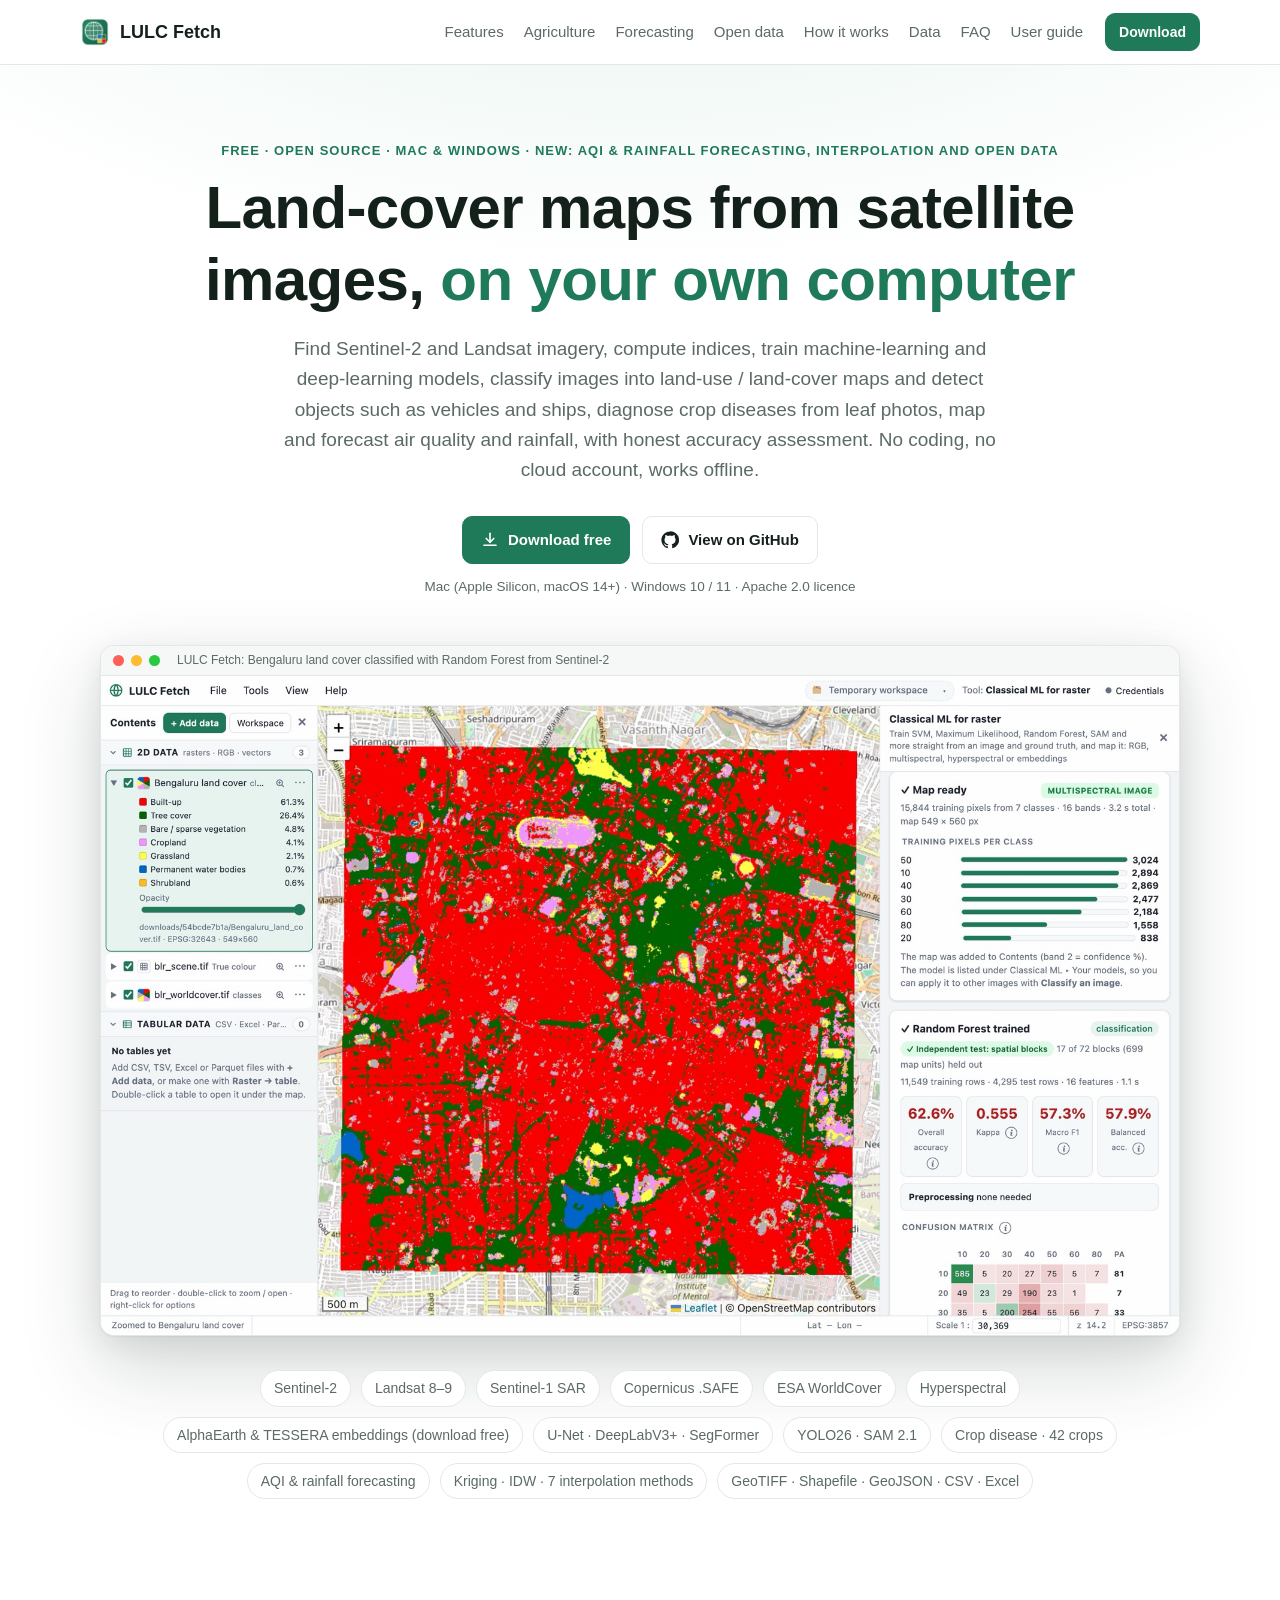
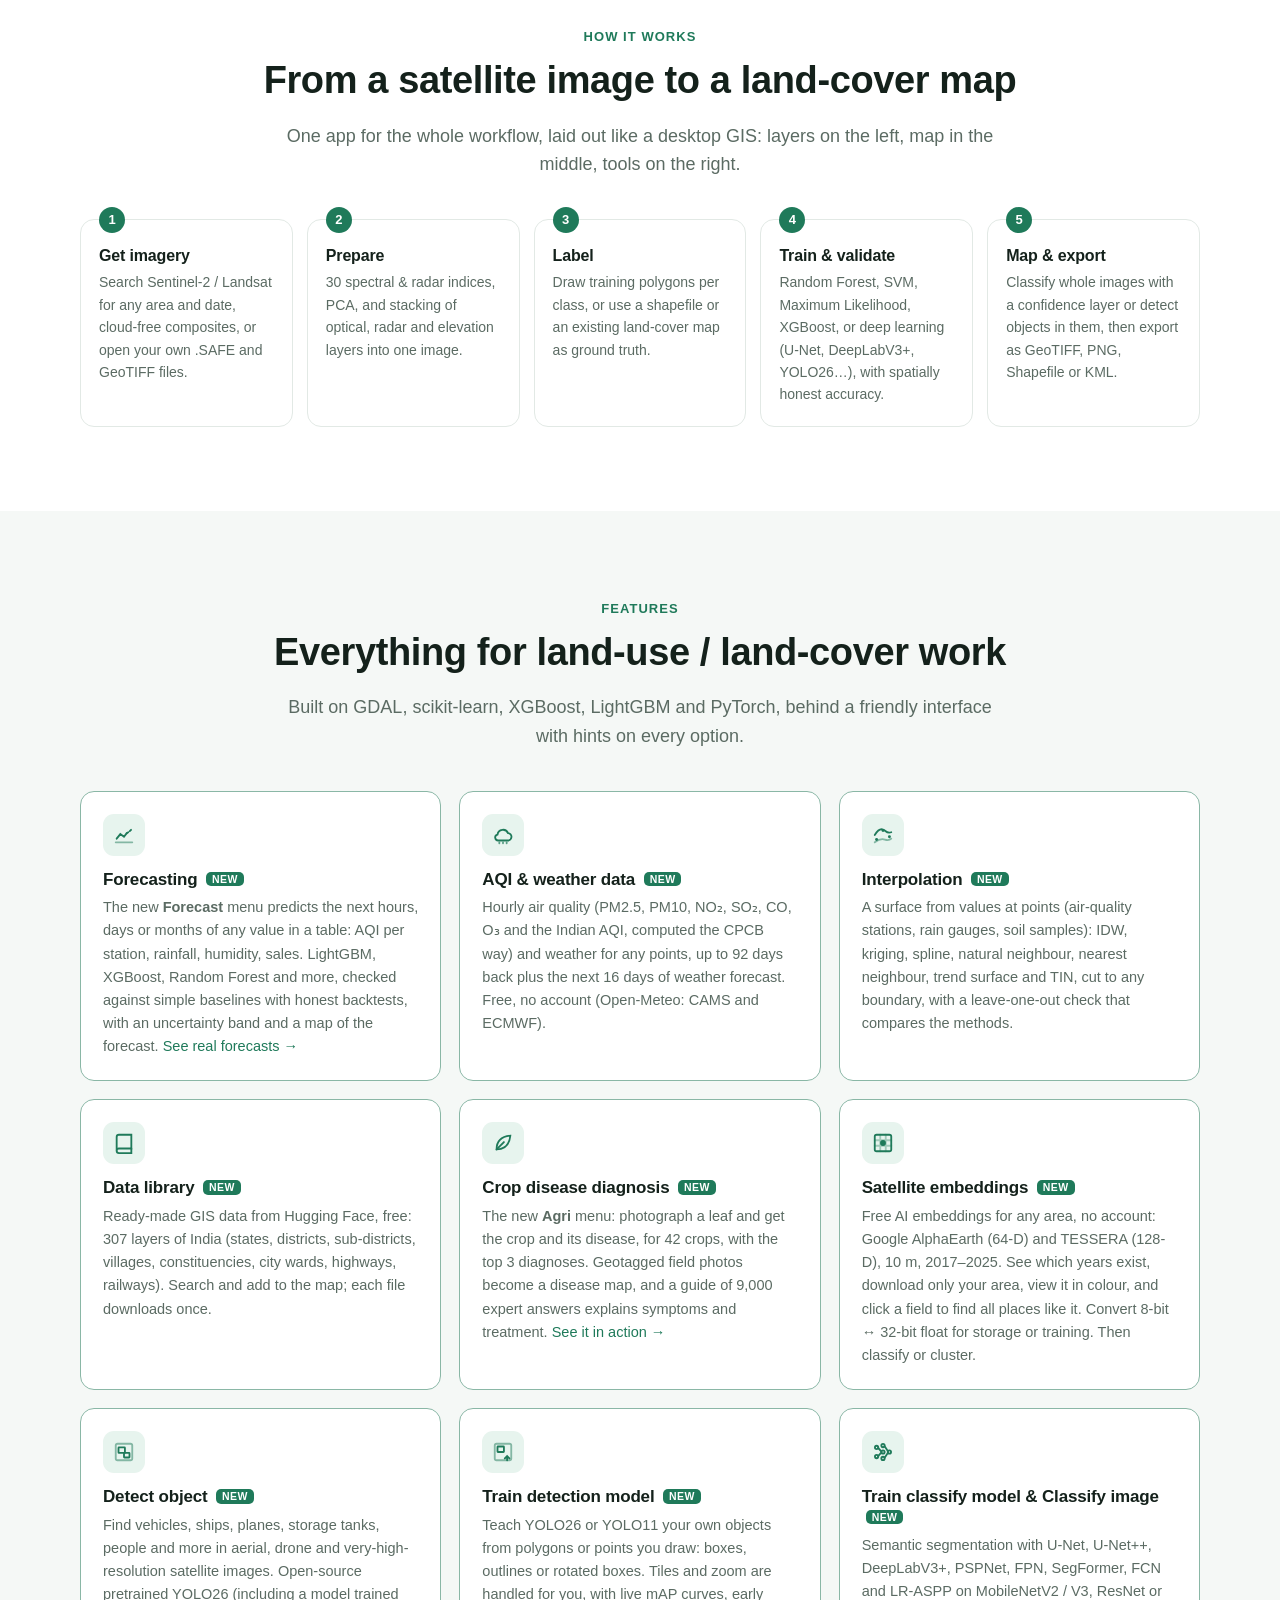
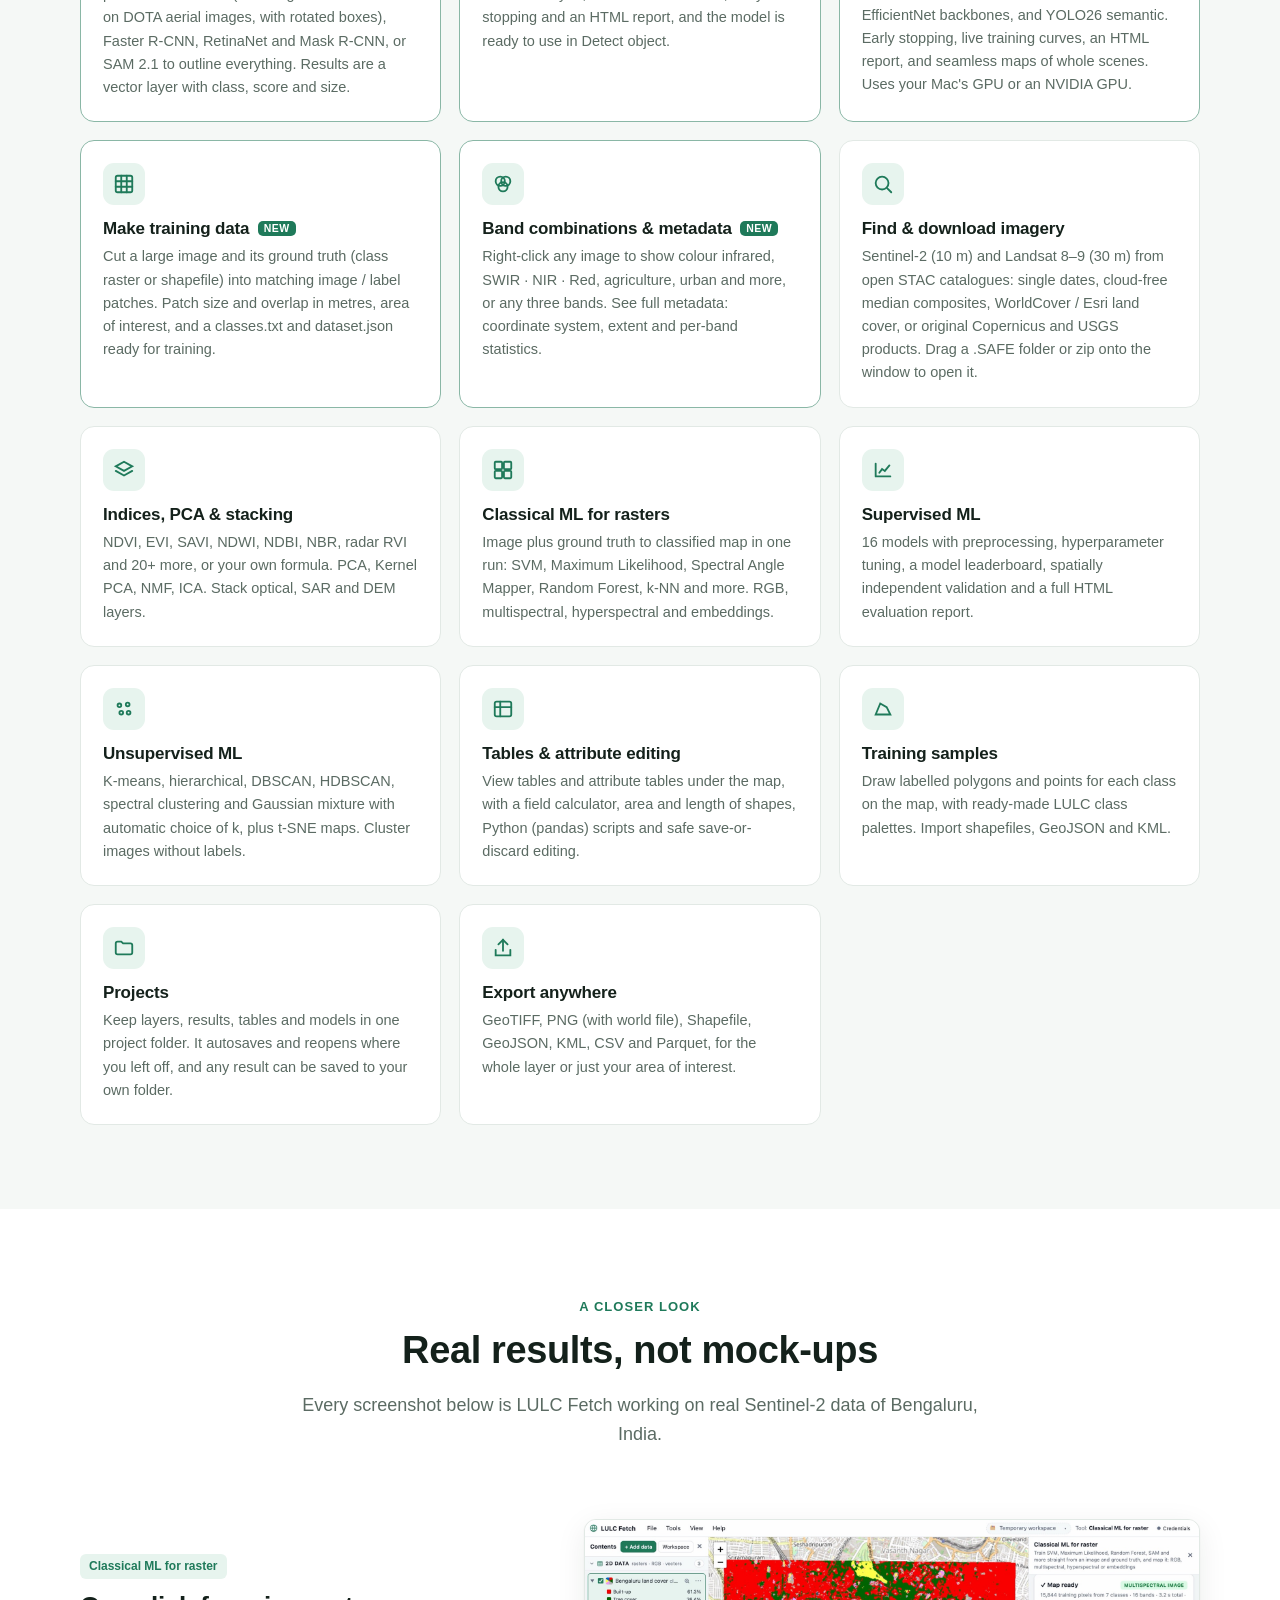
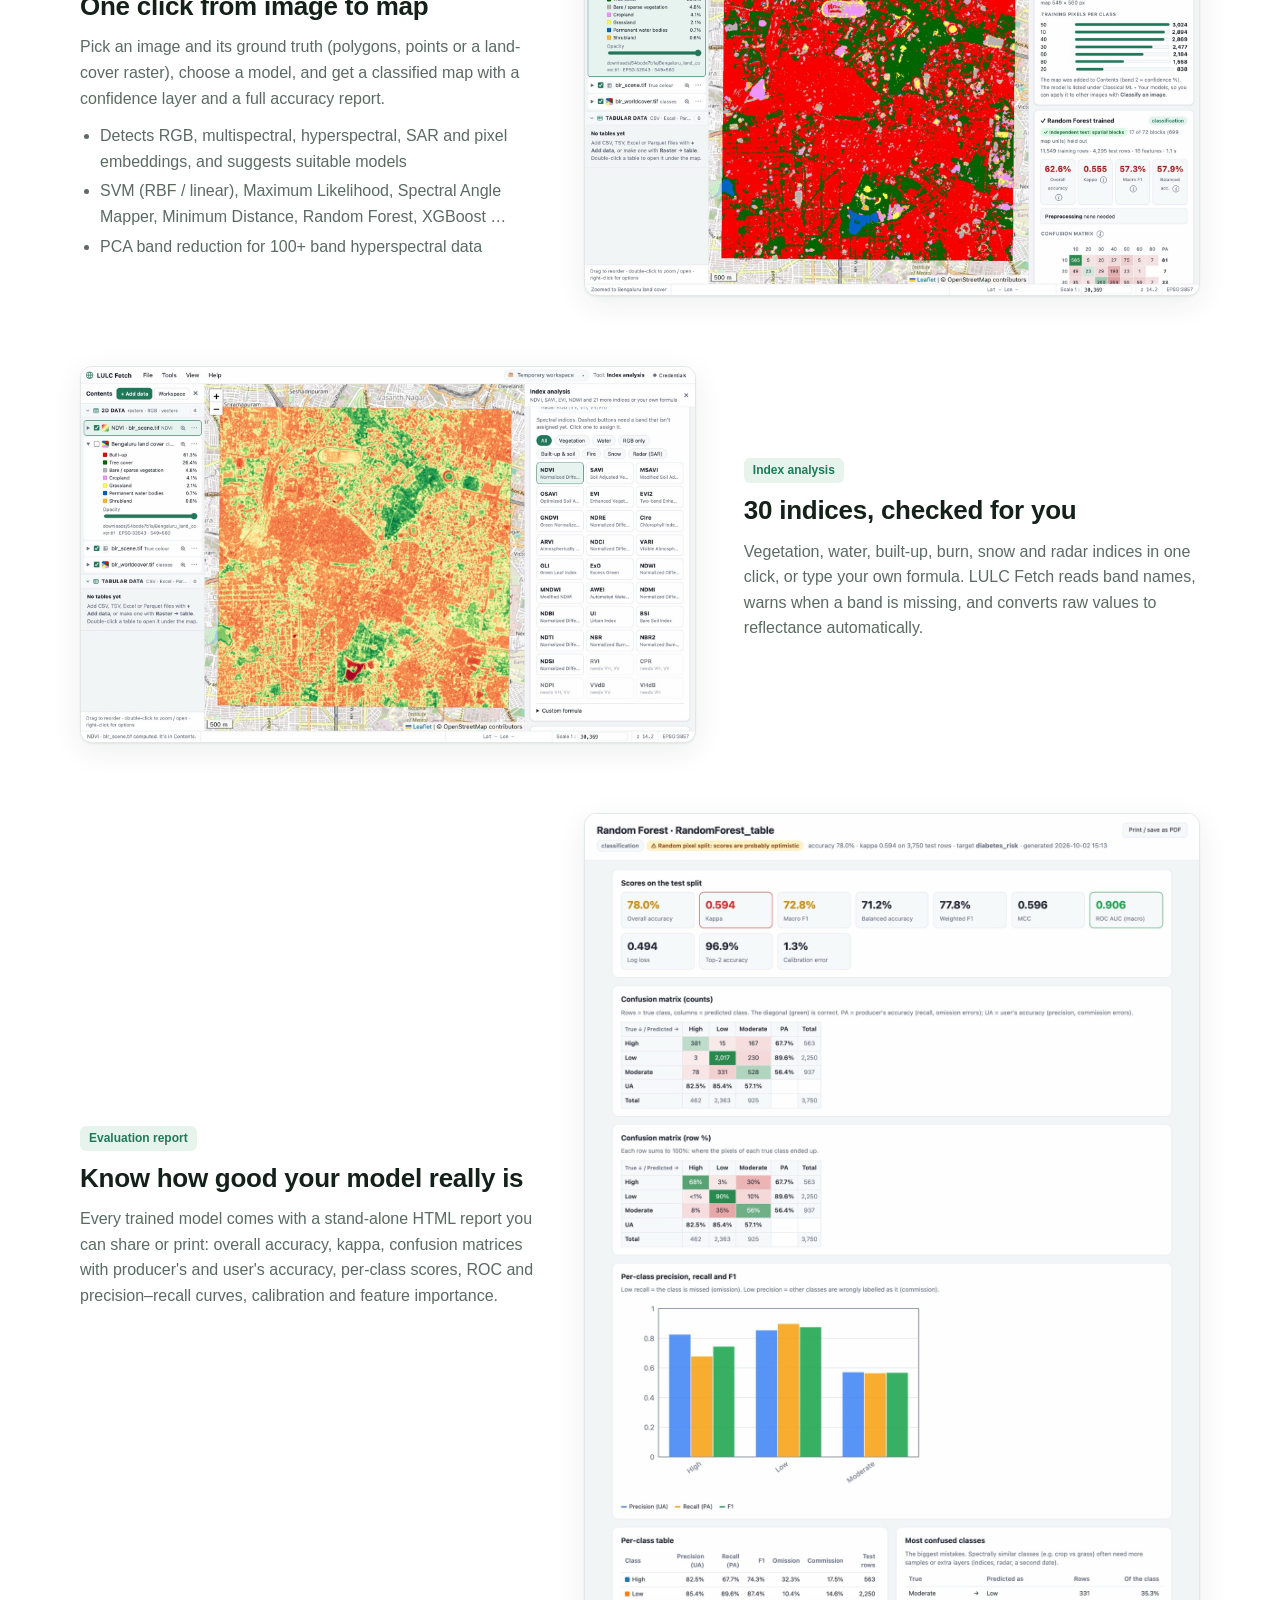
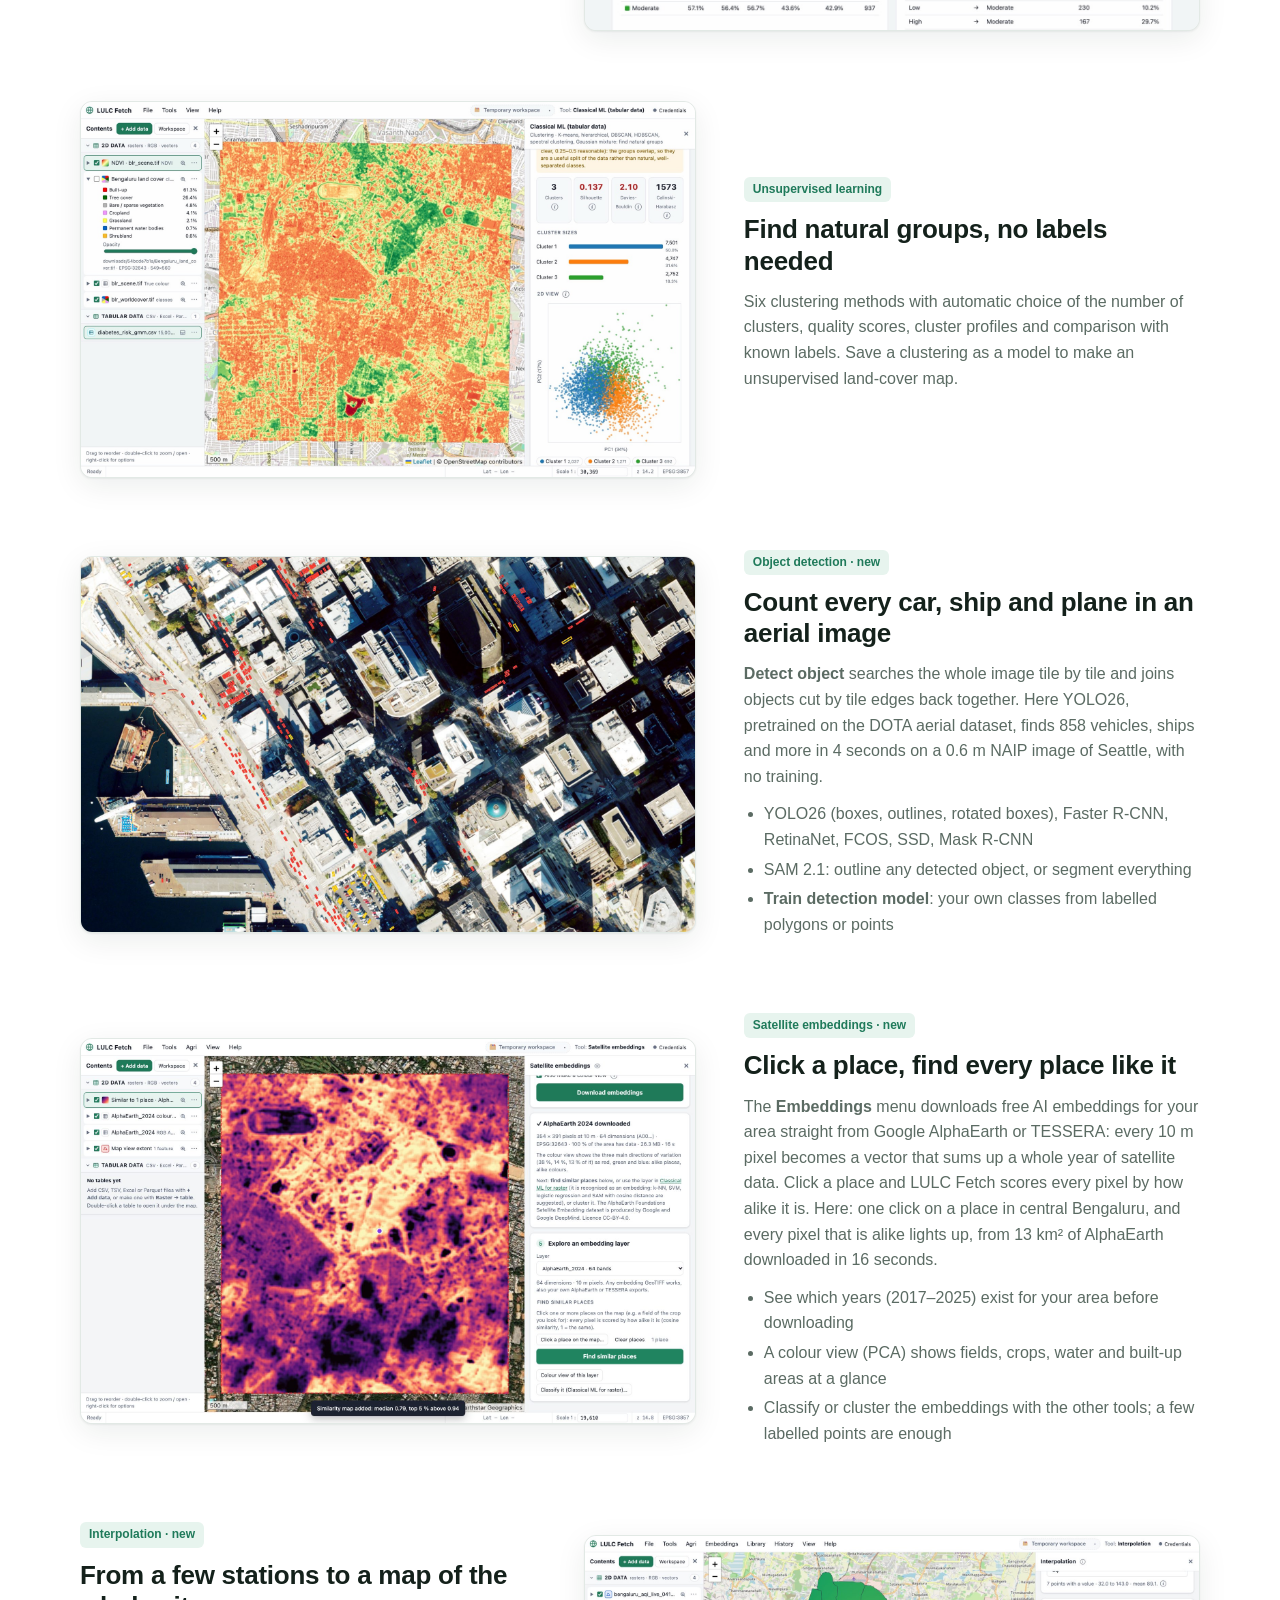
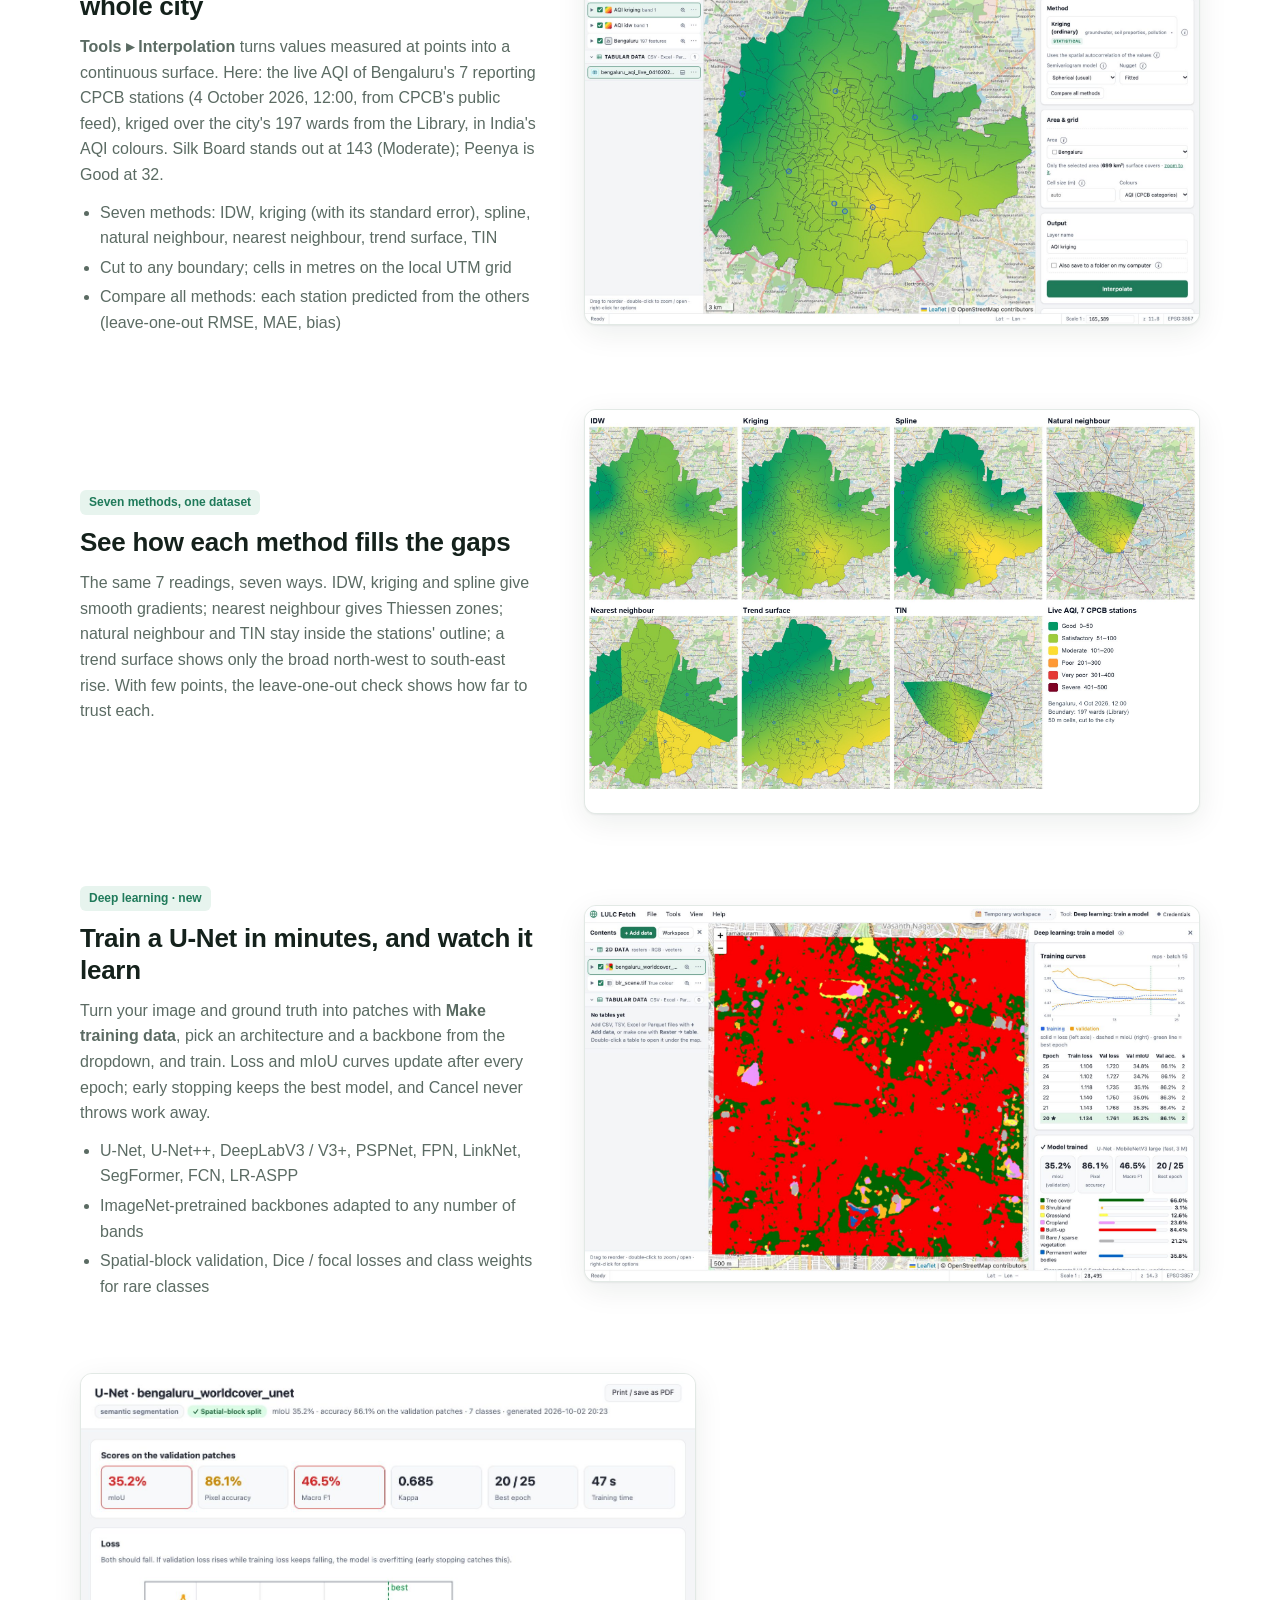
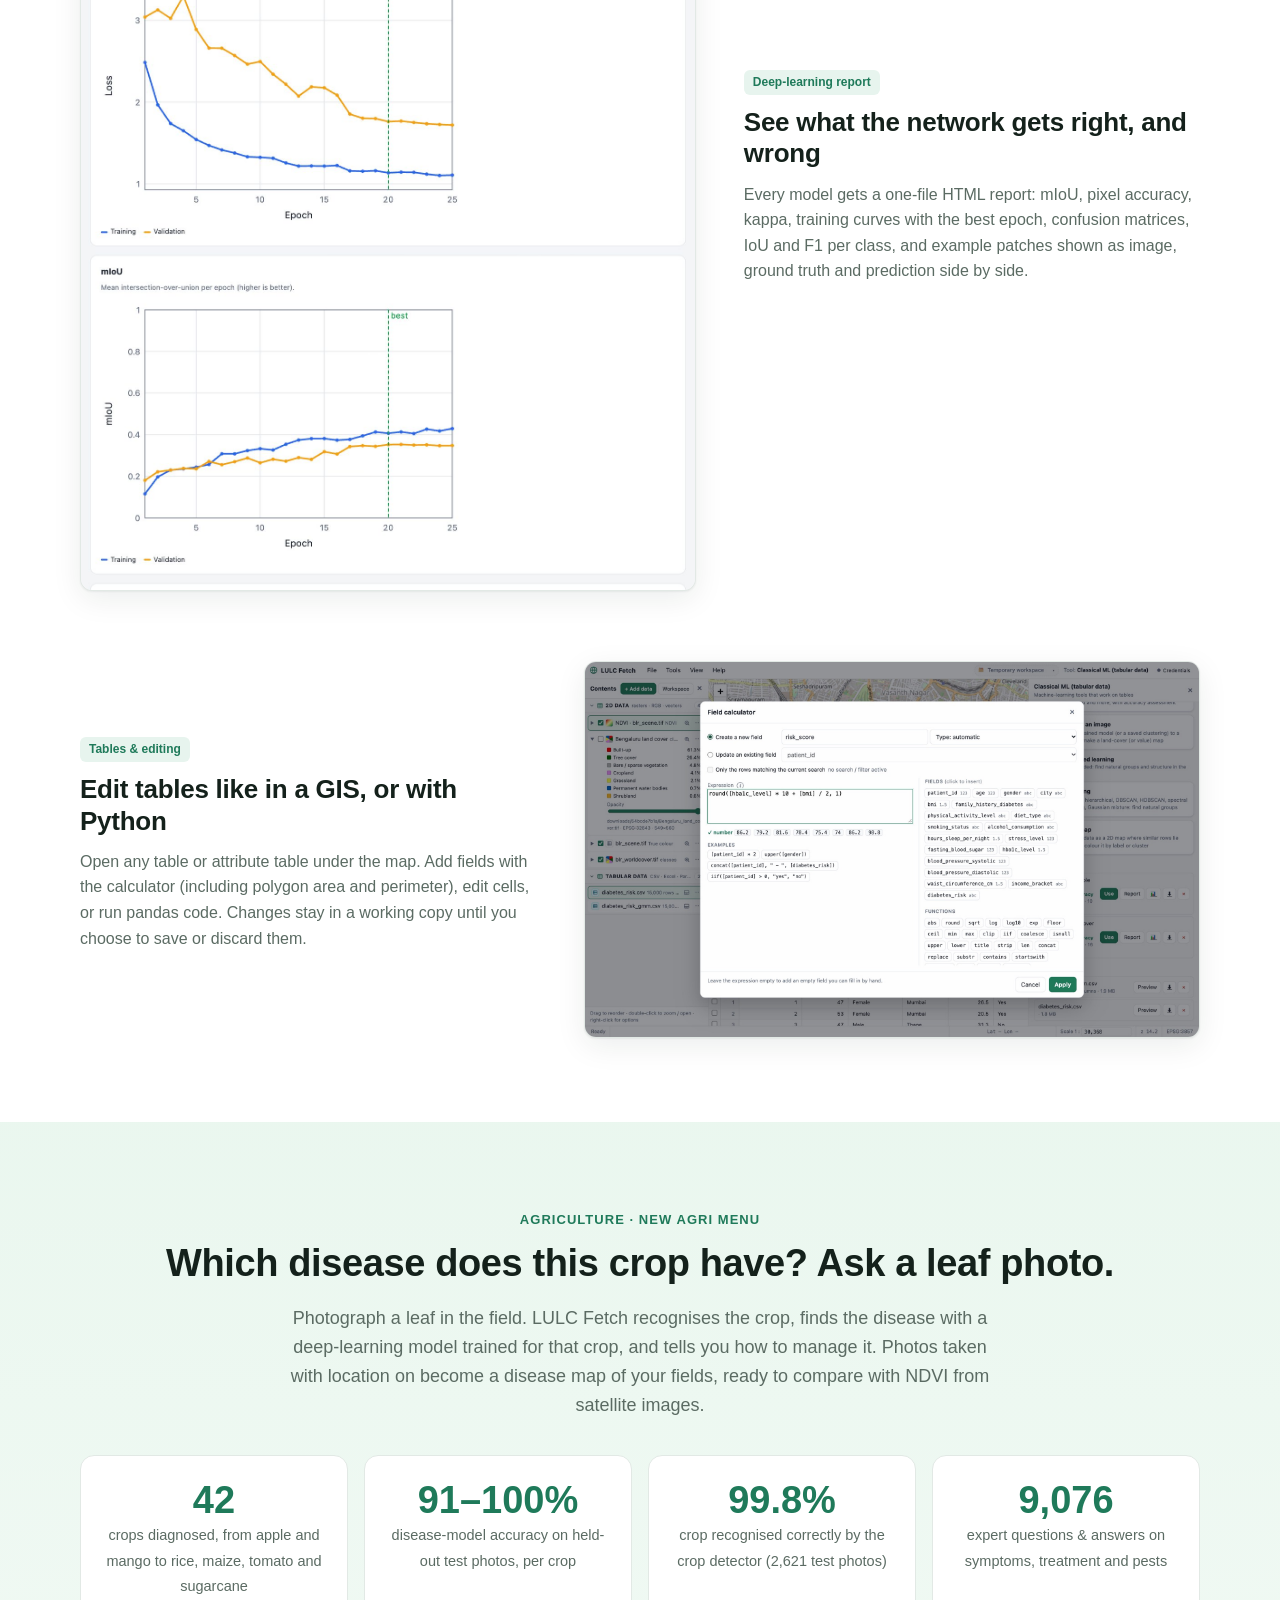
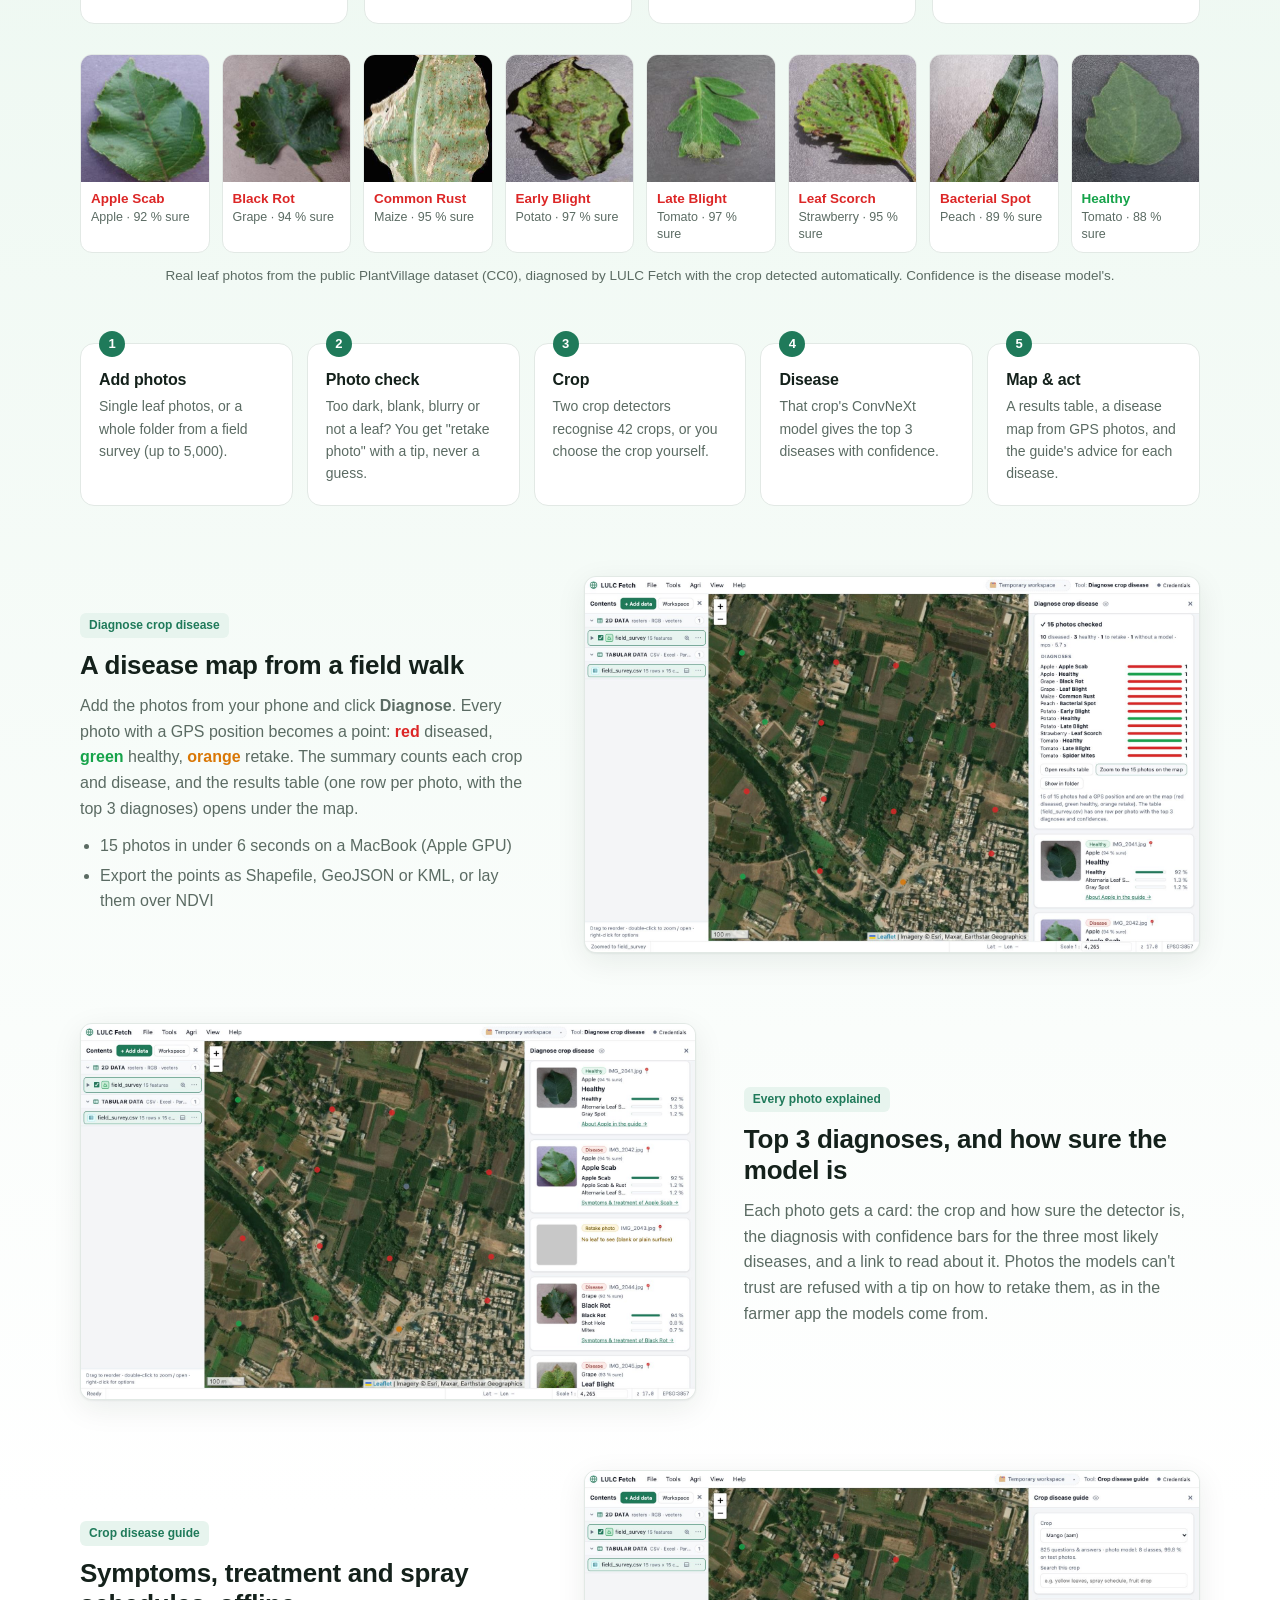
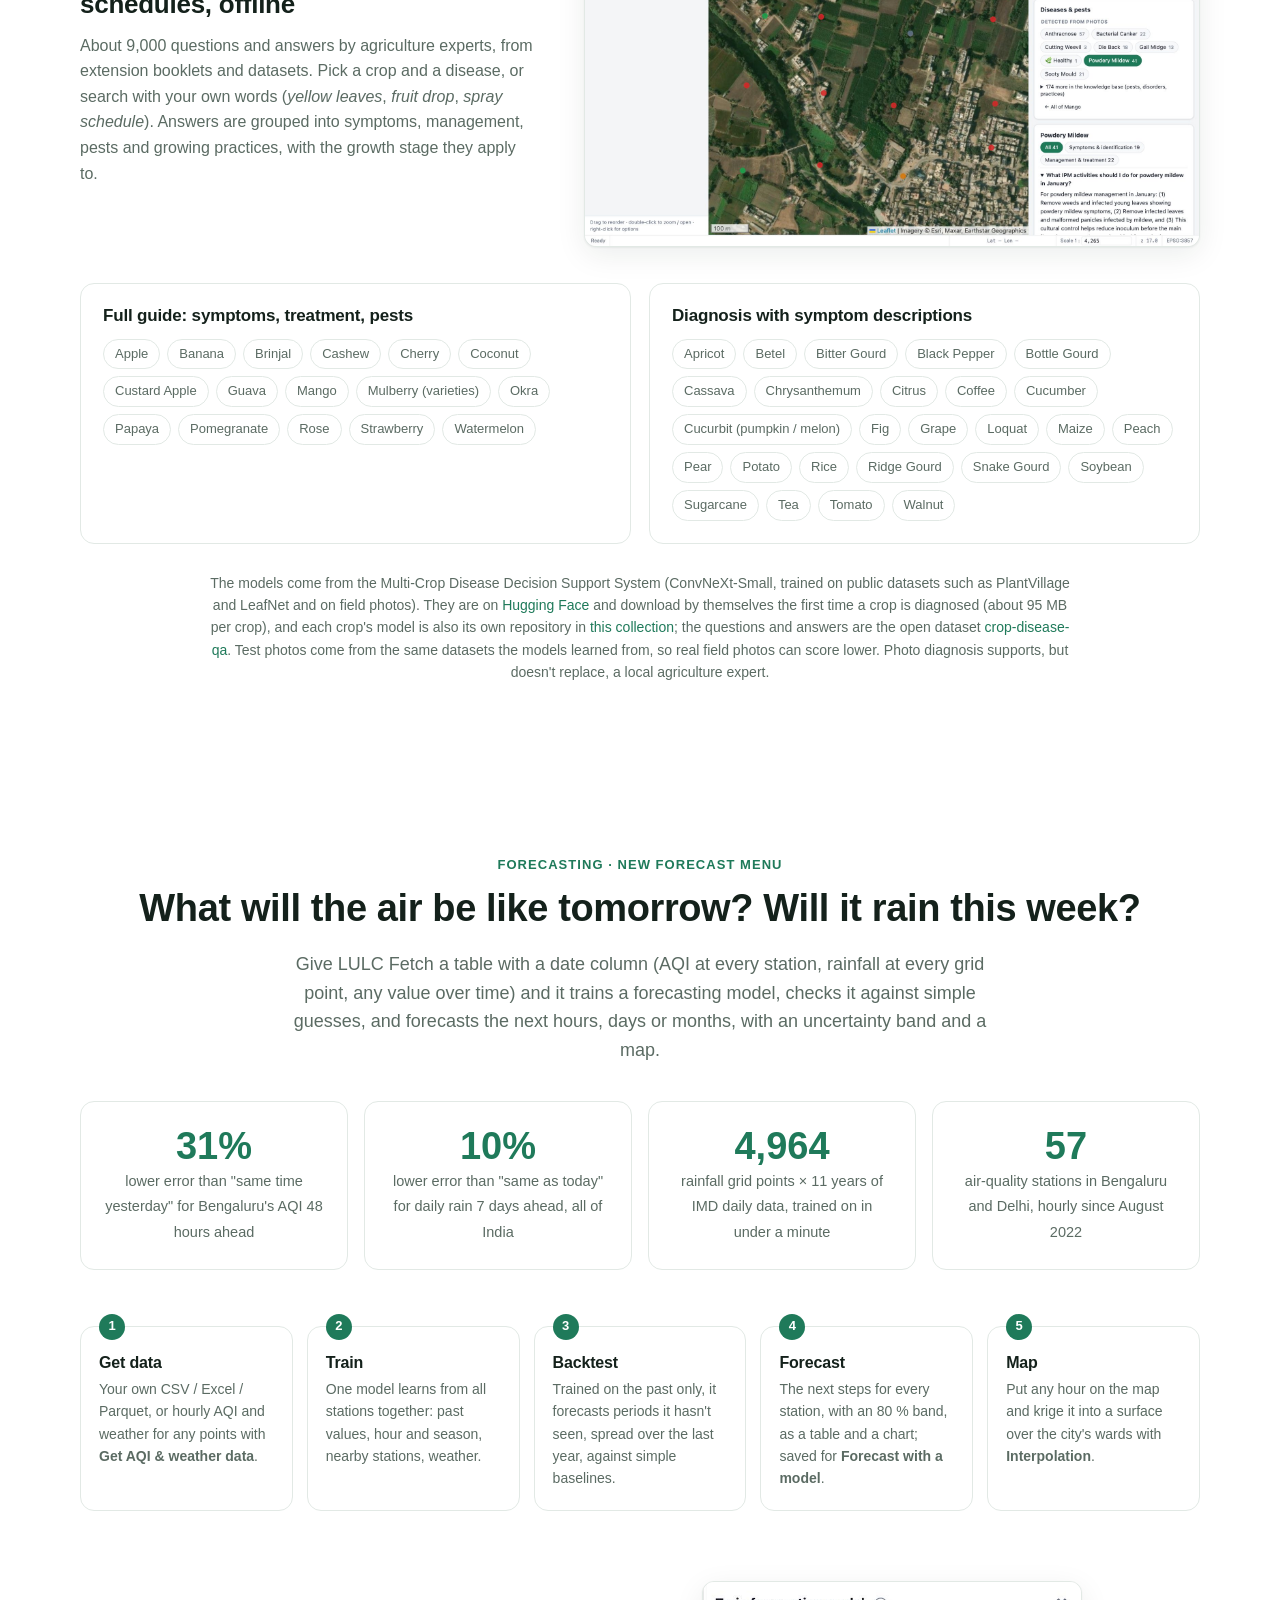
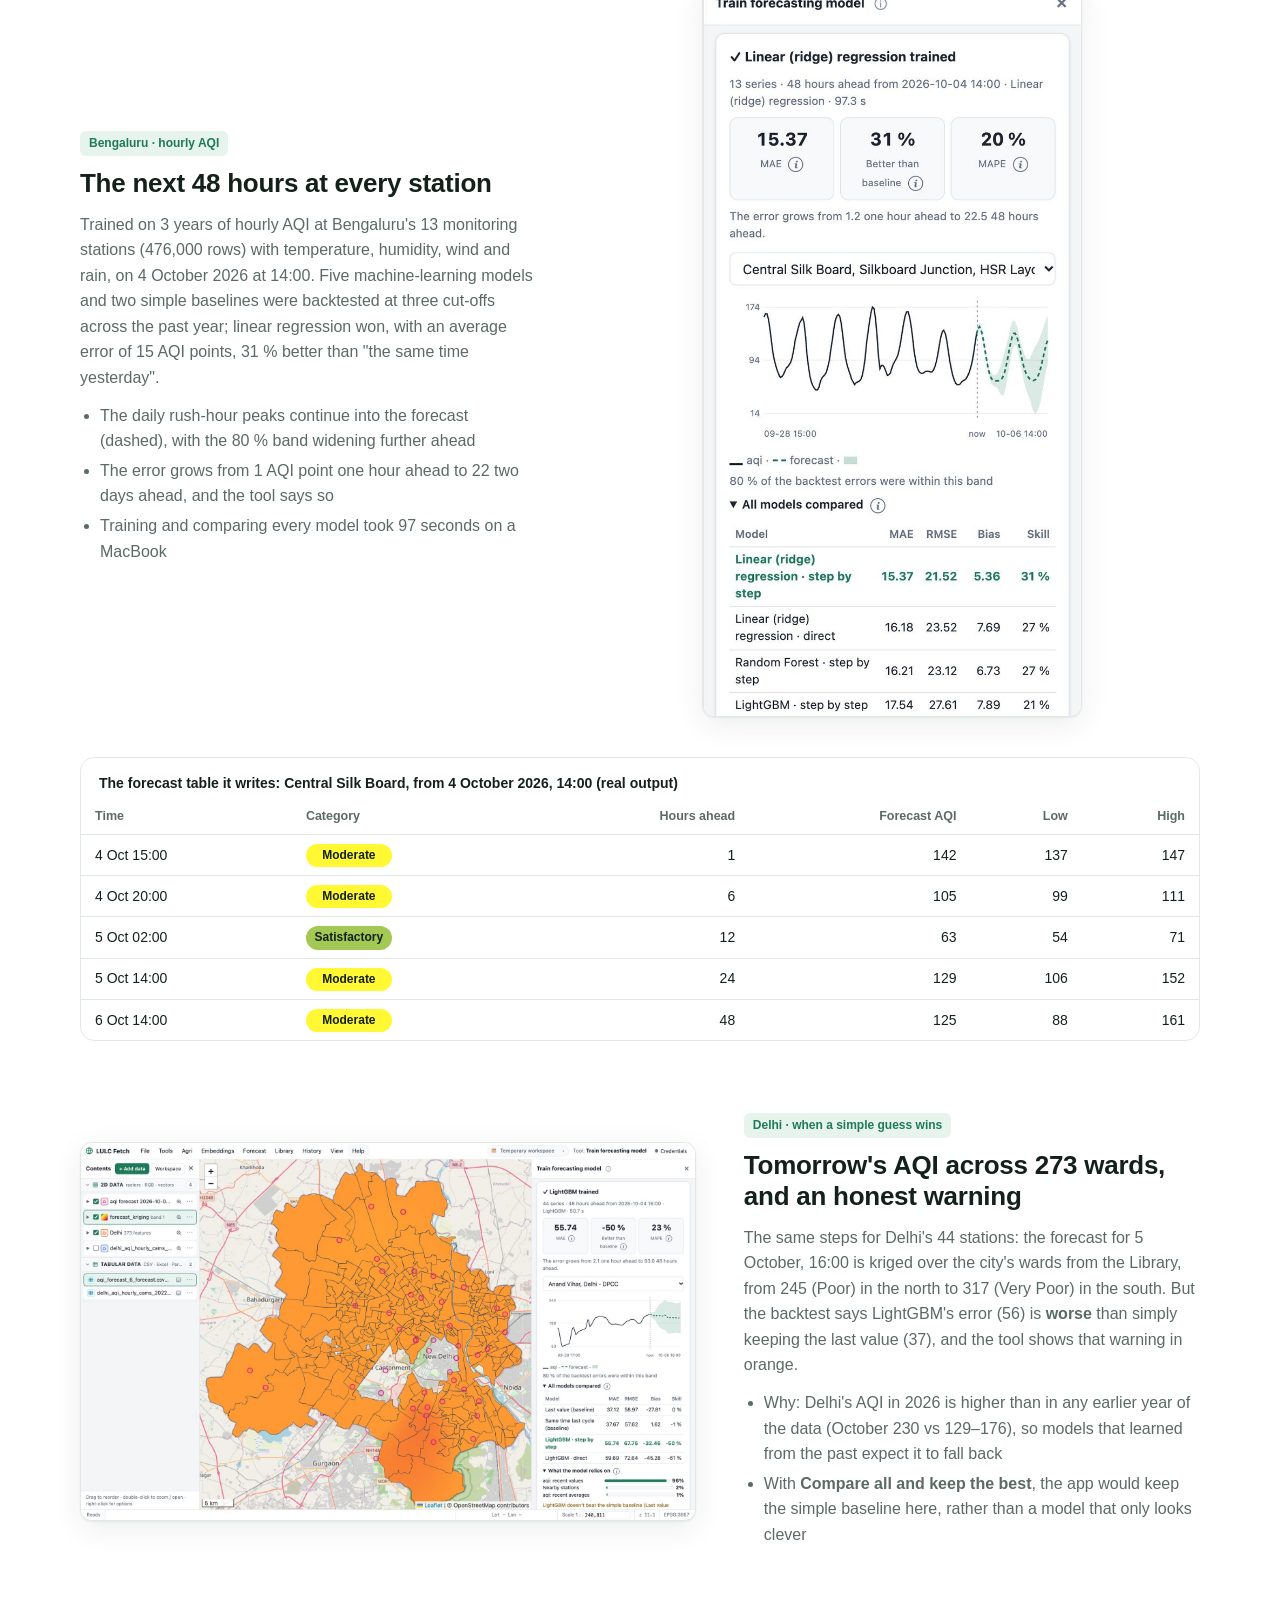
==== commit 1b8e6fb2: "Website: forecasting and open data sections with real results - Forecasting: Bengaluru 48 h AQI (31 " ====
--- a/site/index.html
+++ b/site/index.html
@@ -4,7 +4,7 @@
 <meta charset="utf-8">
 <meta name="viewport" content="width=device-width, initial-scale=1">
 <title>LULC Fetch: land-cover mapping on your own computer</title>
-<meta name="description" content="Free desktop app to find Sentinel-2 and Landsat imagery, compute indices, train machine-learning models (Random Forest, SVM, Maximum Likelihood, XGBoost…) and classify satellite images into land-use / land-cover maps. Works offline. Mac and Windows.">
+<meta name="description" content="Free desktop app to find Sentinel-2 and Landsat imagery, compute indices, train machine-learning models (Random Forest, SVM, Maximum Likelihood, XGBoost…), classify satellite images into land-use / land-cover maps, interpolate and forecast air quality and rainfall. Works offline. Mac and Windows.">
 <meta property="og:title" content="LULC Fetch: land-cover maps from satellite images">
 <meta property="og:description" content="Find imagery, train classical ML models and map land use / land cover, all on your own computer. Free and open source.">
 <meta property="og:image" content="assets/hero.jpg">
@@ -184,6 +184,26 @@
   .grid, .local, .dl, .compare, .steps, .types { grid-template-columns: 1fr; }
   .hero { padding-top: 48px; }
 }
+/* forecasting & open data */
+.shot.tall { max-width: 380px; justify-self: center; }
+.sample-wrap { overflow-x: auto; margin-top: 40px; border: 1px solid var(--border); border-radius: var(--radius); background: var(--panel); }
+.sample { width: 100%; border-collapse: collapse; font-size: 14px; font-variant-numeric: tabular-nums; }
+.sample caption { caption-side: top; text-align: left; padding: 14px 18px 4px; font-weight: 700; }
+.sample th, .sample td { padding: 8px 14px; border-bottom: 1px solid var(--border); text-align: right; white-space: nowrap; }
+.sample th:first-child, .sample td:first-child, .sample th:nth-child(2), .sample td:nth-child(2) { text-align: left; }
+.sample th { font-size: 12.5px; color: var(--muted); font-weight: 600; }
+.sample tr:last-child td { border-bottom: 0; }
+.aqi { display: inline-block; min-width: 86px; text-align: center; font-size: 12px; font-weight: 700; padding: 2px 8px; border-radius: 999px; color: #14211b; }
+.aqi.sat { background: #a3c853; } .aqi.mod { background: #fff833; } .aqi.poor { background: #f29c33; } .aqi.vpoor { background: #e93f33; color: #fff; }
+.datasets { display: grid; grid-template-columns: repeat(3, 1fr); gap: 18px; margin-top: 40px; text-align: left; }
+.datasets .card h3 { display: flex; align-items: center; gap: 8px; }
+.datasets dl { display: grid; grid-template-columns: auto 1fr; gap: 3px 12px; margin: 12px 0 0; font-size: 13.5px; }
+.datasets dt { color: var(--muted); }
+.datasets dd { margin: 0; }
+.pill { font-size: 11px; font-weight: 700; padding: 2px 8px; border-radius: 999px; background: var(--accent-2); color: var(--accent); }
+.pill.model { background: #fef3c7; color: #92400e; }
+@media (prefers-color-scheme: dark) { .pill.model { background: #3b2f12; color: #fcd34d; } }
+@media (max-width: 900px) { .datasets { grid-template-columns: 1fr; } .shot.tall { max-width: 320px; } }
 </style>
 </head>
 <body>
@@ -194,6 +214,8 @@
     <div class="links">
       <a href="#features">Features</a>
       <a href="#agriculture">Agriculture</a>
+      <a href="#forecast">Forecasting</a>
+      <a href="#opendata">Open data</a>
       <a href="#workflow">How it works</a>
       <a href="#data">Data</a>
       <a href="#faq">FAQ</a>
@@ -205,9 +227,9 @@
 
 <header class="hero center">
   <div class="wrap">
-    <span class="eyebrow">Free · Open source · Mac &amp; Windows · <b>Coming next: crop disease diagnosis, satellite embeddings &amp; object detection</b></span>
+    <span class="eyebrow">Free · Open source · Mac &amp; Windows · <b>New: AQI &amp; rainfall forecasting, interpolation and open data</b></span>
     <h1>Land-cover maps from satellite images, <span>on your own computer</span></h1>
-    <p class="lead">Find Sentinel-2 and Landsat imagery, compute indices, train machine-learning and deep-learning models, classify images into land-use / land-cover maps and detect objects such as vehicles and ships, and diagnose crop diseases from leaf photos, with honest accuracy assessment. No coding, no cloud account, works offline.</p>
+    <p class="lead">Find Sentinel-2 and Landsat imagery, compute indices, train machine-learning and deep-learning models, classify images into land-use / land-cover maps and detect objects such as vehicles and ships, diagnose crop diseases from leaf photos, map and forecast air quality and rainfall, with honest accuracy assessment. No coding, no cloud account, works offline.</p>
     <div class="cta">
       <a class="btn primary" id="cta-main" href="#download">
         <svg viewBox="0 0 24 24" fill="none" stroke="currentColor" stroke-width="2.2" stroke-linecap="round" stroke-linejoin="round"><path d="M12 3v12"/><path d="M7 10l5 5 5-5"/><path d="M4 19h16"/></svg>
@@ -223,7 +245,7 @@
     </div>
     <div class="chips">
       <span>Sentinel-2</span><span>Landsat 8–9</span><span>Sentinel-1 SAR</span><span>Copernicus .SAFE</span><span>ESA WorldCover</span>
-      <span>Hyperspectral</span><span>AlphaEarth &amp; TESSERA embeddings (download free)</span><span>U-Net · DeepLabV3+ · SegFormer</span><span>YOLO26 · SAM 2.1</span><span>Crop disease · 42 crops</span><span>GeoTIFF · Shapefile · GeoJSON · CSV · Excel</span>
+      <span>Hyperspectral</span><span>AlphaEarth &amp; TESSERA embeddings (download free)</span><span>U-Net · DeepLabV3+ · SegFormer</span><span>YOLO26 · SAM 2.1</span><span>Crop disease · 42 crops</span><span>AQI &amp; rainfall forecasting</span><span>Kriging · IDW · 7 interpolation methods</span><span>GeoTIFF · Shapefile · GeoJSON · CSV · Excel</span>
     </div>
   </div>
 </header>
@@ -251,6 +273,10 @@
       <p class="lead">Built on GDAL, scikit-learn, XGBoost, LightGBM and PyTorch, behind a friendly interface with hints on every option.</p>
     </div>
     <div class="grid">
+      <div class="card new"><div class="ic"><svg viewBox="0 0 24 24" fill="none" stroke="currentColor" stroke-width="2" stroke-linecap="round"><path d="M3 20h18" opacity=".5"/><path d="M4 16l4-5 4 3 3-4"/><path d="M15 10l3-2 3-3" stroke-dasharray="2 2"/></svg></div>
+        <h3>Forecasting <span class="new-tag">new</span></h3><p>The new <b>Forecast</b> menu predicts the next hours, days or months of any value in a table: AQI per station, rainfall, humidity, sales. LightGBM, XGBoost, Random Forest and more, checked against simple baselines with honest backtests, with an uncertainty band and a map of the forecast. <a href="#forecast">See real forecasts →</a></p></div>
+      <div class="card new"><div class="ic"><svg viewBox="0 0 24 24" fill="none" stroke="currentColor" stroke-width="2" stroke-linecap="round"><path d="M7 18h10a4 4 0 0 0 .5-8 6 6 0 0 0-11.5 1.5A3.3 3.3 0 0 0 7 18z"/><path d="M8 21v-1M12 21v-1M16 21v-1" opacity=".7"/></svg></div>
+        <h3>AQI &amp; weather data <span class="new-tag">new</span></h3><p>Hourly air quality (PM2.5, PM10, NO₂, SO₂, CO, O₃ and the Indian AQI, computed the CPCB way) and weather for any points, up to 92 days back plus the next 16 days of weather forecast. Free, no account (Open-Meteo: CAMS and ECMWF).</p></div>
       <div class="card new"><div class="ic"><svg viewBox="0 0 24 24" fill="none" stroke="currentColor" stroke-width="2" stroke-linecap="round"><circle cx="5" cy="17" r="1.6" fill="currentColor" stroke="none"/><circle cx="12" cy="7" r="1.6" fill="currentColor" stroke="none"/><circle cx="19" cy="14" r="1.6" fill="currentColor" stroke="none"/><path d="M3 12c3-5 6-7 9-6s4 5 9 3"/><path d="M3 20c4-3 8-4 11-3s5 1 7-1" opacity=".5"/></svg></div>
         <h3>Interpolation <span class="new-tag">new</span></h3><p>A surface from values at points (air-quality stations, rain gauges, soil samples): IDW, kriging, spline, natural neighbour, nearest neighbour, trend surface and TIN, cut to any boundary, with a leave-one-out check that compares the methods.</p></div>
       <div class="card new"><div class="ic"><svg viewBox="0 0 24 24" fill="none" stroke="currentColor" stroke-width="2" stroke-linecap="round"><path d="M4 5.5A2.5 2.5 0 0 1 6.5 3H20v15H6.5A2.5 2.5 0 0 0 4 20.5z"/><path d="M4 20.5A2.5 2.5 0 0 0 6.5 23H20v-5"/></svg></div>
@@ -498,6 +524,119 @@
   </div>
 </section>
 
+<section id="forecast">
+  <div class="wrap">
+    <div class="center">
+      <span class="eyebrow">Forecasting · new Forecast menu</span>
+      <h2>What will the air be like tomorrow? Will it rain this week?</h2>
+      <p class="lead">Give LULC Fetch a table with a date column (AQI at every station, rainfall at every grid point, any value over time) and it trains a forecasting model, checks it against simple guesses, and forecasts the next hours, days or months, with an uncertainty band and a map.</p>
+    </div>
+    <div class="stats center">
+      <div class="big"><b>31%</b><span>lower error than "same time yesterday" for Bengaluru's AQI 48 hours ahead</span></div>
+      <div class="big"><b>10%</b><span>lower error than "same as today" for daily rain 7 days ahead, all of India</span></div>
+      <div class="big"><b>4,964</b><span>rainfall grid points × 11 years of IMD daily data, trained on in under a minute</span></div>
+      <div class="big"><b>57</b><span>air-quality stations in Bengaluru and Delhi, hourly since August 2022</span></div>
+    </div>
+
+    <div class="steps" style="margin-top:56px">
+      <div class="step"><h3>Get data</h3><p>Your own CSV / Excel / Parquet, or hourly AQI and weather for any points with <b>Get AQI &amp; weather data</b>.</p></div>
+      <div class="step"><h3>Train</h3><p>One model learns from all stations together: past values, hour and season, nearby stations, weather.</p></div>
+      <div class="step"><h3>Backtest</h3><p>Trained on the past only, it forecasts periods it hasn't seen, spread over the last year, against simple baselines.</p></div>
+      <div class="step"><h3>Forecast</h3><p>The next steps for every station, with an 80 % band, as a table and a chart; saved for <b>Forecast with a model</b>.</p></div>
+      <div class="step"><h3>Map</h3><p>Put any hour on the map and krige it into a surface over the city's wards with <b>Interpolation</b>.</p></div>
+    </div>
+
+    <div class="show">
+      <div class="txt">
+        <span class="tag">Bengaluru · hourly AQI</span>
+        <h3>The next 48 hours at every station</h3>
+        <p>Trained on 3 years of hourly AQI at Bengaluru's 13 monitoring stations (476,000 rows) with temperature, humidity, wind and rain, on 4 October 2026 at 14:00. Five machine-learning models and two simple baselines were backtested at three cut-offs across the past year; linear regression won, with an average error of 15 AQI points, 31 % better than "the same time yesterday".</p>
+        <ul>
+          <li>The daily rush-hour peaks continue into the forecast (dashed), with the 80 % band widening further ahead</li>
+          <li>The error grows from 1 AQI point one hour ahead to 22 two days ahead, and the tool says so</li>
+          <li>Training and comparing every model took 97 seconds on a MacBook</li>
+        </ul>
+      </div>
+      <img width="700" height="1359" class="shot tall" src="assets/forecast-bengaluru.jpg" alt="Train forecasting model result for Bengaluru: MAE 15.37, 31 % better than baseline, a chart of Central Silk Board's AQI with the 48-hour forecast and its band, and the comparison of all models" loading="lazy">
+    </div>
+
+    <div class="sample-wrap">
+      <table class="sample">
+        <caption>The forecast table it writes: Central Silk Board, from 4 October 2026, 14:00 (real output)</caption>
+        <thead><tr><th>Time</th><th>Category</th><th>Hours ahead</th><th>Forecast AQI</th><th>Low</th><th>High</th></tr></thead>
+        <tbody>
+          <tr><td>4 Oct 15:00</td><td><span class="aqi mod">Moderate</span></td><td>1</td><td>142</td><td>137</td><td>147</td></tr>
+          <tr><td>4 Oct 20:00</td><td><span class="aqi mod">Moderate</span></td><td>6</td><td>105</td><td>99</td><td>111</td></tr>
+          <tr><td>5 Oct 02:00</td><td><span class="aqi sat">Satisfactory</span></td><td>12</td><td>63</td><td>54</td><td>71</td></tr>
+          <tr><td>5 Oct 14:00</td><td><span class="aqi mod">Moderate</span></td><td>24</td><td>129</td><td>106</td><td>152</td></tr>
+          <tr><td>6 Oct 14:00</td><td><span class="aqi mod">Moderate</span></td><td>48</td><td>125</td><td>88</td><td>161</td></tr>
+        </tbody>
+      </table>
+    </div>
+
+    <div class="show rev">
+      <div class="txt">
+        <span class="tag">Delhi · when a simple guess wins</span>
+        <h3>Tomorrow's AQI across 273 wards, and an honest warning</h3>
+        <p>The same steps for Delhi's 44 stations: the forecast for 5 October, 16:00 is kriged over the city's wards from the Library, from 245 (Poor) in the north to 317 (Very Poor) in the south. But the backtest says LightGBM's error (56) is <b>worse</b> than simply keeping the last value (37), and the tool shows that warning in orange.</p>
+        <ul>
+          <li>Why: Delhi's AQI in 2026 is higher than in any earlier year of the data (October 230 vs 129–176), so models that learned from the past expect it to fall back</li>
+          <li>With <b>Compare all and keep the best</b>, the app would keep the simple baseline here, rather than a model that only looks clever</li>
+        </ul>
+      </div>
+      <img width="1800" height="1104" class="shot" src="assets/forecast-delhi.jpg" alt="Delhi's 273 wards coloured by the kriged AQI forecast for the next day, with the 44 stations, and the training result warning that LightGBM does not beat the last-value baseline" loading="lazy">
+    </div>
+
+    <div class="show">
+      <div class="txt">
+        <span class="tag">India · daily rainfall</span>
+        <h3>A week of rain for every 27 km of India</h3>
+        <p>IMD's gridded rainfall (4,964 points, 2015–2025, measured by about 7,000 rain gauges) in one table of 20 million rows. The map shows real rain on 15 July 2025: the Western Ghats, central India and the Bay of Bengal coast. LightGBM forecasts each of the next 7 days directly, without feeding its own guesses back in, so it doesn't invent rain in dry spells.</p>
+        <ul>
+          <li>Average error 4.4 mm/day, 10 % better than "same as today", checked in every season</li>
+          <li>Inputs that mattered: recent rain (36 %), where the point is (32 %), rain at nearby points (13 %)</li>
+          <li>Large tables are sampled to 1.5 million rows for training, so a laptop copes: 46 seconds</li>
+        </ul>
+      </div>
+      <img width="1800" height="1104" class="shot" src="assets/forecast-rain.jpg" alt="Map of India with IMD daily rainfall on 15 July 2025 in blues, and the result of training LightGBM on 4,964 rainfall grid points: MAE 4.38 mm, 10 % better than baseline" loading="lazy">
+    </div>
+
+    <div class="crops">
+      <div class="card"><h3>Models</h3><div class="chips"><span>LightGBM</span><span>XGBoost</span><span>Gradient boosting</span><span>Random Forest</span><span>Linear (ridge)</span><span>Baseline: last value</span><span>Baseline: same time last cycle</span></div>
+        <p style="margin-top:12px">Step by step (each prediction feeds the next: smooth daily cycles such as AQI) or direct (each step from what is known now: values that are often zero, such as rain). <b>Automatic</b> tries the best model both ways.</p></div>
+      <div class="card"><h3>What the model sees</h3><div class="chips"><span>Past values &amp; averages</span><span>Same hour yesterday / last week</span><span>Hour, weekday, season</span><span>Nearby stations</span><span>Latitude / longitude</span><span>Weather (incl. forecasts)</span></div>
+        <p style="margin-top:12px">Hourly, daily, weekly or monthly data; one place or thousands. A weather forecast in the table is used for the future; otherwise inputs repeat the last cycle.</p></div>
+    </div>
+    <p class="note center">The AQI examples use CAMS air-quality model data (about 11 km cells) with the Indian AQI computed from it, not CPCB station measurements; nearby stations can share values. Forecasts are statistical, not official warnings: for health advisories follow CPCB / SAFAR, and for weather IMD. Rainfall: IMD gridded data, Pai et al. (2014), <i>Mausam</i> 65(1).</p>
+  </div>
+</section>
+
+<section class="alt" id="opendata">
+  <div class="wrap center">
+    <span class="eyebrow">Open data</span>
+    <h2>Ready-made data for India, free</h2>
+    <p class="lead">Datasets prepared and checked with LULC Fetch, with their sources, licences and how they were made. The ones on Hugging Face open from the Library menu in one click.</p>
+    <div class="datasets">
+      <div class="card"><h3>Daily rainfall, all India <span class="pill">measured</span></h3>
+        <p>IMD's 0.25° gridded rainfall from about 7,000 rain gauges: one GeoTIFF per year (a band per day) and one forecasting-ready table.</p>
+        <dl><dt>Coverage</dt><dd>4,964 points · 2015–2025 daily</dd><dt>Size</dt><dd>20 million values · 72 MB</dd><dt>Source</dt><dd>IMD Pune · cite Pai et al. (2014)</dd><dt>Where</dt><dd>Coming to the Library</dd></dl></div>
+      <div class="card"><h3>Hourly AQI: Bengaluru &amp; Delhi <span class="pill model">model</span></h3>
+        <p>PM2.5, PM10, NO₂, SO₂, CO, O₃ and the Indian AQI at 57 station locations, with hourly temperature, humidity, wind and rain.</p>
+        <dl><dt>Coverage</dt><dd>13 + 44 stations · Aug 2022 – Oct 2026</dd><dt>Size</dt><dd>2.1 million rows · 32 MB</dd><dt>Source</dt><dd>CAMS &amp; ERA5 via Open-Meteo (CC BY 4.0)</dd><dt>Where</dt><dd>Coming to the Library; make your own with Get AQI &amp; weather data</dd></dl></div>
+      <div class="card"><h3>India boundaries <span class="pill">vector</span></h3>
+        <p>States, districts, sub-districts, villages, constituencies, city wards, highways and railways, ready in the Library menu.</p>
+        <dl><dt>Coverage</dt><dd>307 layers</dd><dt>Where</dt><dd><a href="https://huggingface.co/datasets/ixrbhii/indian-shapefiles">Hugging Face</a></dd><dt>Source</dt><dd>datta07/INDIAN-SHAPEFILES</dd></dl></div>
+      <div class="card"><h3>Satellite embeddings <span class="pill">AI</span></h3>
+        <p>Google AlphaEarth (64-D) and TESSERA (128-D) for any area of the world, downloaded only for your area by the Embeddings menu.</p>
+        <dl><dt>Coverage</dt><dd>10 m · 2017–2025</dd><dt>Licence</dt><dd>CC BY 4.0 / CC0</dd></dl></div>
+      <div class="card"><h3>Crop disease Q&amp;A <span class="pill">text</span></h3>
+        <p>About 9,000 expert questions and answers on symptoms, treatment and pests, behind the Crop disease guide.</p>
+        <dl><dt>Coverage</dt><dd>42 crops</dd><dt>Where</dt><dd><a href="https://huggingface.co/datasets/ixrbhii/crop-disease-qa">Hugging Face</a></dd></dl></div>
+    </div>
+    <p class="note">"Model" data is computed by an atmospheric model, not measured at a station. Each dataset ships with a README listing its source, licence, columns and known limits.</p>
+  </div>
+</section>
+
 <section class="alt" id="honest">
   <div class="wrap center">
     <span class="eyebrow">Honest accuracy</span>
@@ -532,7 +671,7 @@
     <h2>Your data stays on your computer</h2>
     <div class="local" style="text-align:left">
       <div class="card"><h3>Runs locally</h3><p>Everything runs on your own machine: no upload, no cloud processing, no account needed for analysis.</p></div>
-      <div class="card"><h3>Works offline</h3><p>All analysis, machine learning and editing work without internet. Internet is only used to find and download imagery, for basemaps, for address search, to download satellite embeddings, and once per crop to download its disease model.</p></div>
+      <div class="card"><h3>Works offline</h3><p>All analysis, machine learning and editing work without internet. Internet is only used to find and download imagery, for basemaps, for address search, to download satellite embeddings, AQI and weather data or Library layers, and once per crop to download its disease model.</p></div>
       <div class="card"><h3>Free &amp; open</h3><p>Open source under the Apache 2.0 licence. Inspect it, improve it, and use it in research, teaching or projects.</p></div>
     </div>
   </div>
@@ -588,6 +727,8 @@
       <details><summary>Can it do deep learning?</summary><p>Yes. <b>Make training data</b> cuts your image and ground truth into patches, <b>Train classify model</b> trains U-Net, DeepLabV3+, PSPNet, SegFormer, FCN, YOLO26 semantic and more, and <b>Classify image</b> maps whole scenes. <b>Detect object</b> finds vehicles, ships, planes, storage tanks, people and more in high-resolution aerial or drone images with open-source pretrained models (YOLO26, including an aerial model trained on DOTA, Faster R-CNN, RetinaNet, Mask R-CNN, and SAM 2.1 segment-everything), and <b>Train detection model</b> teaches YOLO your own objects from labelled polygons or points. The first time, the app offers to install the free PyTorch add-on (about 0.8 GB on Mac; on Windows 1.1 GB for CPU only or 3.5 GB with NVIDIA GPU support); YOLO and SAM need a second, smaller add-on (ultralytics, AGPL-3.0). Training uses the Apple GPU on Macs and an NVIDIA GPU on Windows if there is one.</p></details>
       <details><summary>Can it tell which disease my crop has?</summary><p>Yes. <b>Agri ▸ Diagnose crop disease</b> recognises the crop on a leaf photo (42 crops, from apple and mango to rice, maize, tomato and sugarcane) and gives the top 3 diseases with confidence, using one ConvNeXt model per crop. Unclear photos get "retake" instead of a guess, and photos with GPS become a disease map. <b>Agri ▸ Crop disease guide</b> has about 9,000 expert answers on symptoms, treatment and pests, and works offline. The models download from Hugging Face the first time each crop is needed (about 95 MB per crop); after that it works offline.</p></details>
       <details><summary>What are satellite embeddings, and are they free?</summary><p>An embedding turns every 10 m pixel into a list of numbers that sums up a whole year of satellite observations, so alike places get alike numbers. The new <b>Embeddings</b> menu downloads them for your area from two open datasets, Google AlphaEarth Foundations (64-D, CC-BY-4.0) and TESSERA from the University of Cambridge (128-D, CC0), for 2017–2025, free and without an account. Then find places similar to the ones you click, or classify and cluster them with a few labelled points.</p></details>
+      <details><summary>Can it forecast air quality or rainfall?</summary><p>Yes. The <b>Forecast</b> menu has three tools: <b>Get AQI &amp; weather data</b> (hourly air quality with the Indian AQI, and weather including the next days' forecast, for any points, free from Open-Meteo), <b>Train forecasting model</b> (any table with a date column: one station or thousands, hourly to monthly, with LightGBM, XGBoost, Random Forest, linear and baseline models compared by backtesting), and <b>Forecast with a model</b> (run a saved model on newer data). Each forecast comes with an uncertainty band, and can be put on the map and turned into a surface with Interpolation.</p></details>
+      <details><summary>How do I know a forecast is any good?</summary><p>Every model is backtested: trained only on the data before a cut-off, it forecasts the period after it, at several cut-offs spread over the last year, and its error is compared with two simple guesses (the last value, and the same time one cycle ago). The result shows the error at each step ahead, how much better than the guesses the model is, and an orange warning when it isn't, as happened with Delhi's 2026 AQI. Then the simplest method that works is the one to trust.</p></details>
       <details><summary>Where are my files stored?</summary><p>In <b>Documents ▸ LULC Fetch</b> by default, or in a project folder you choose. You can save any result to another folder as well.</p></details>
     </div>
   </div>
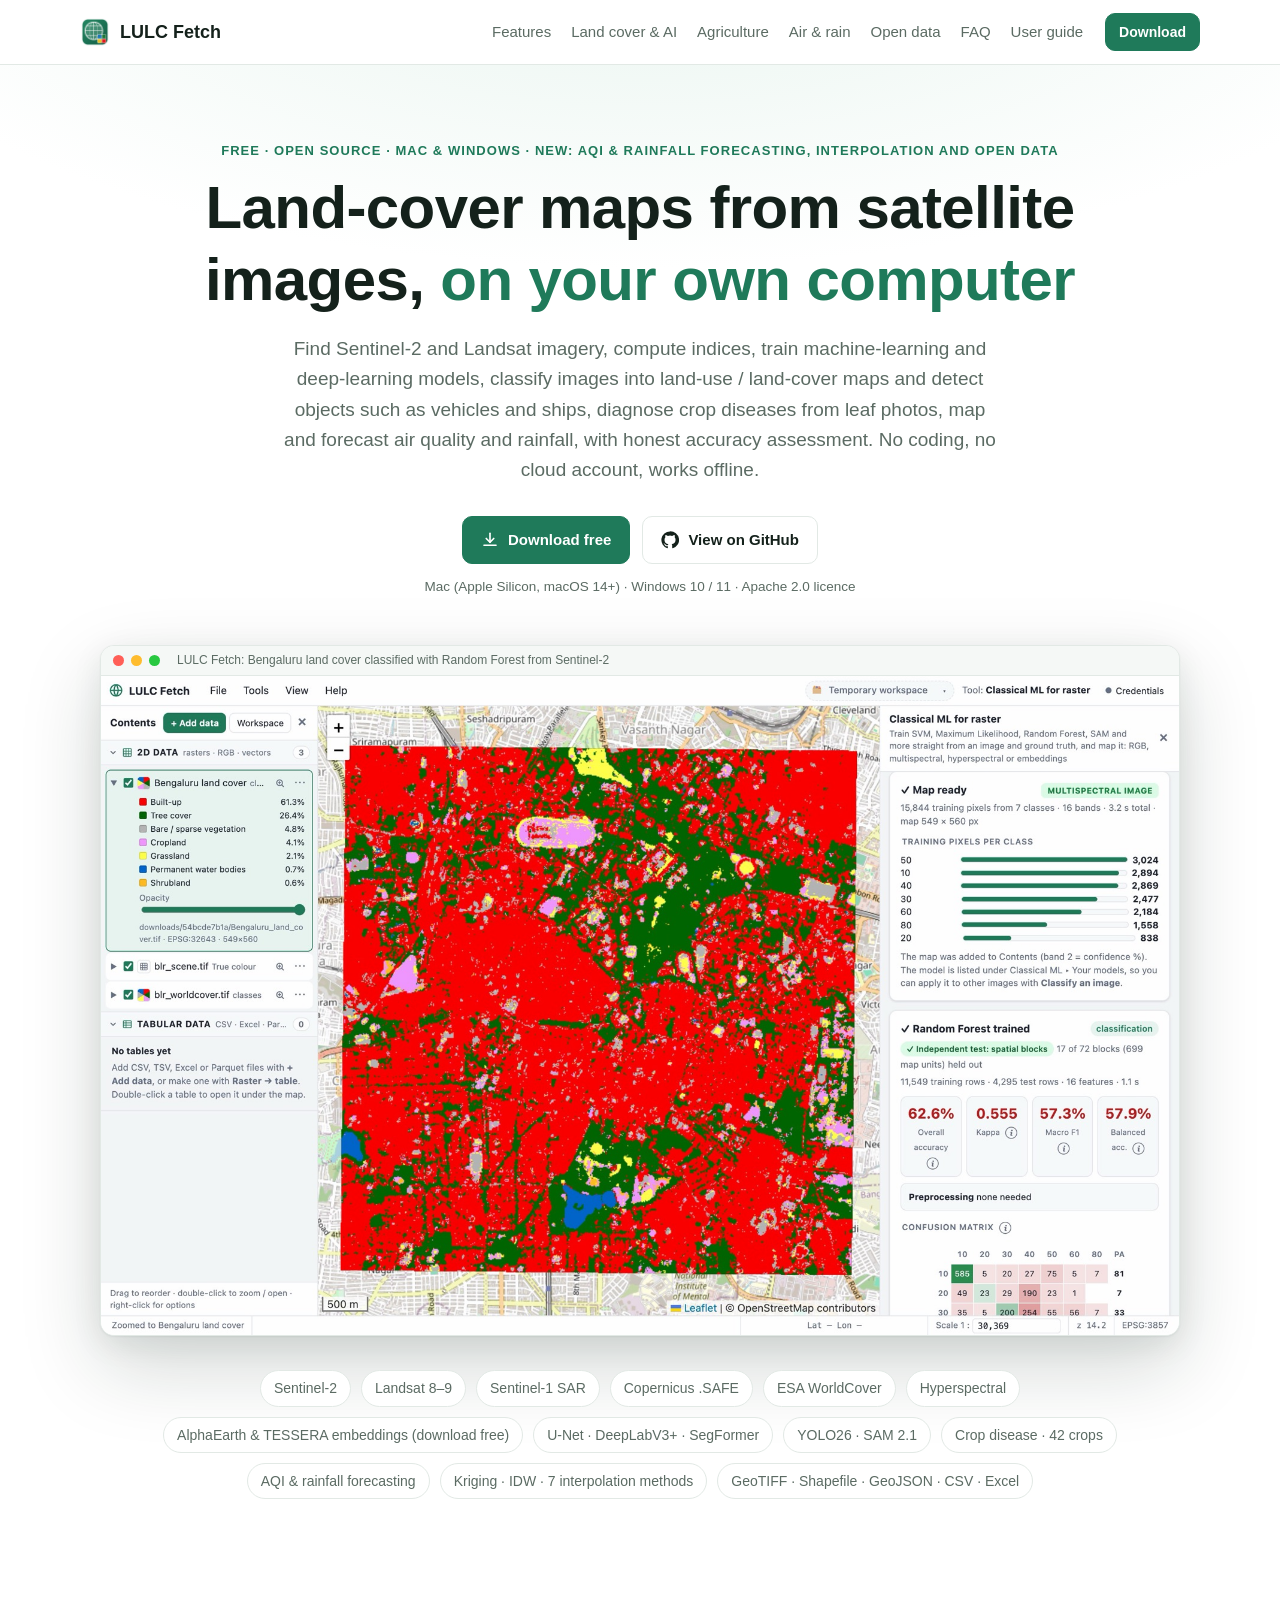
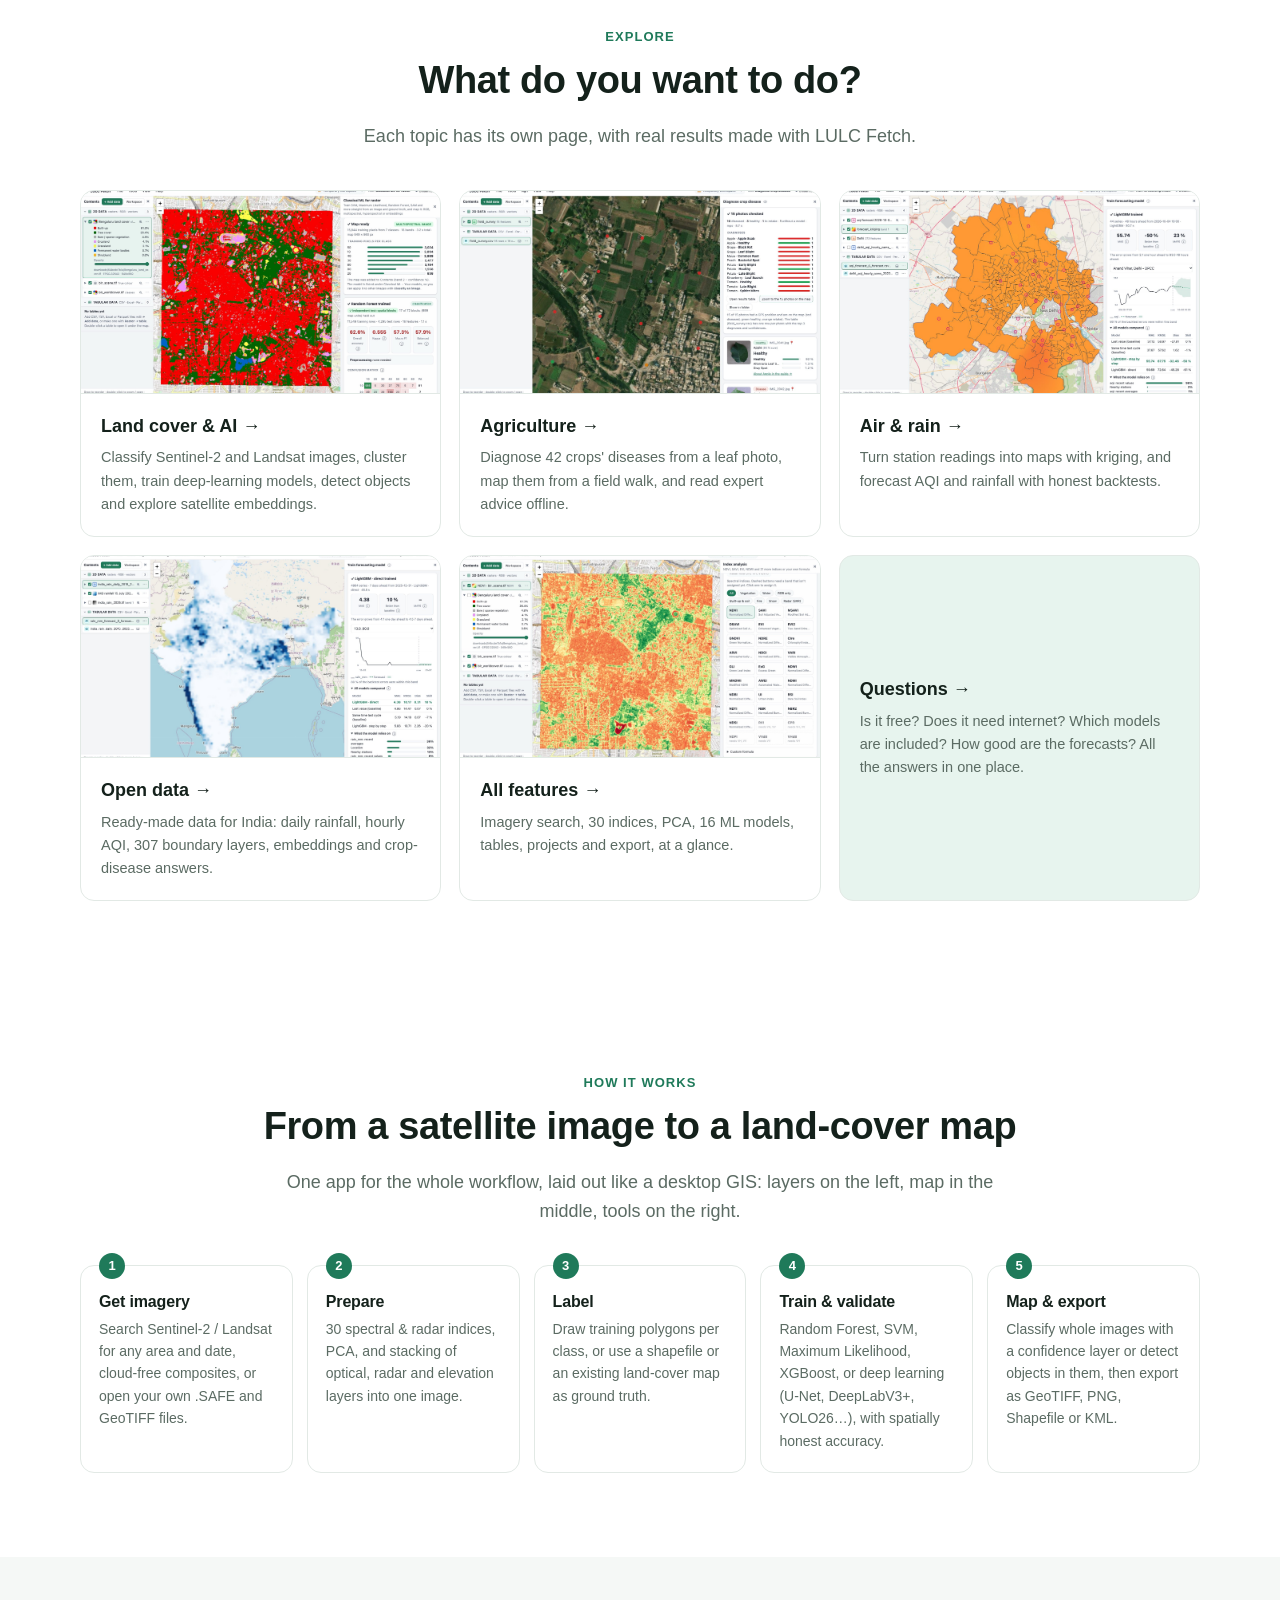
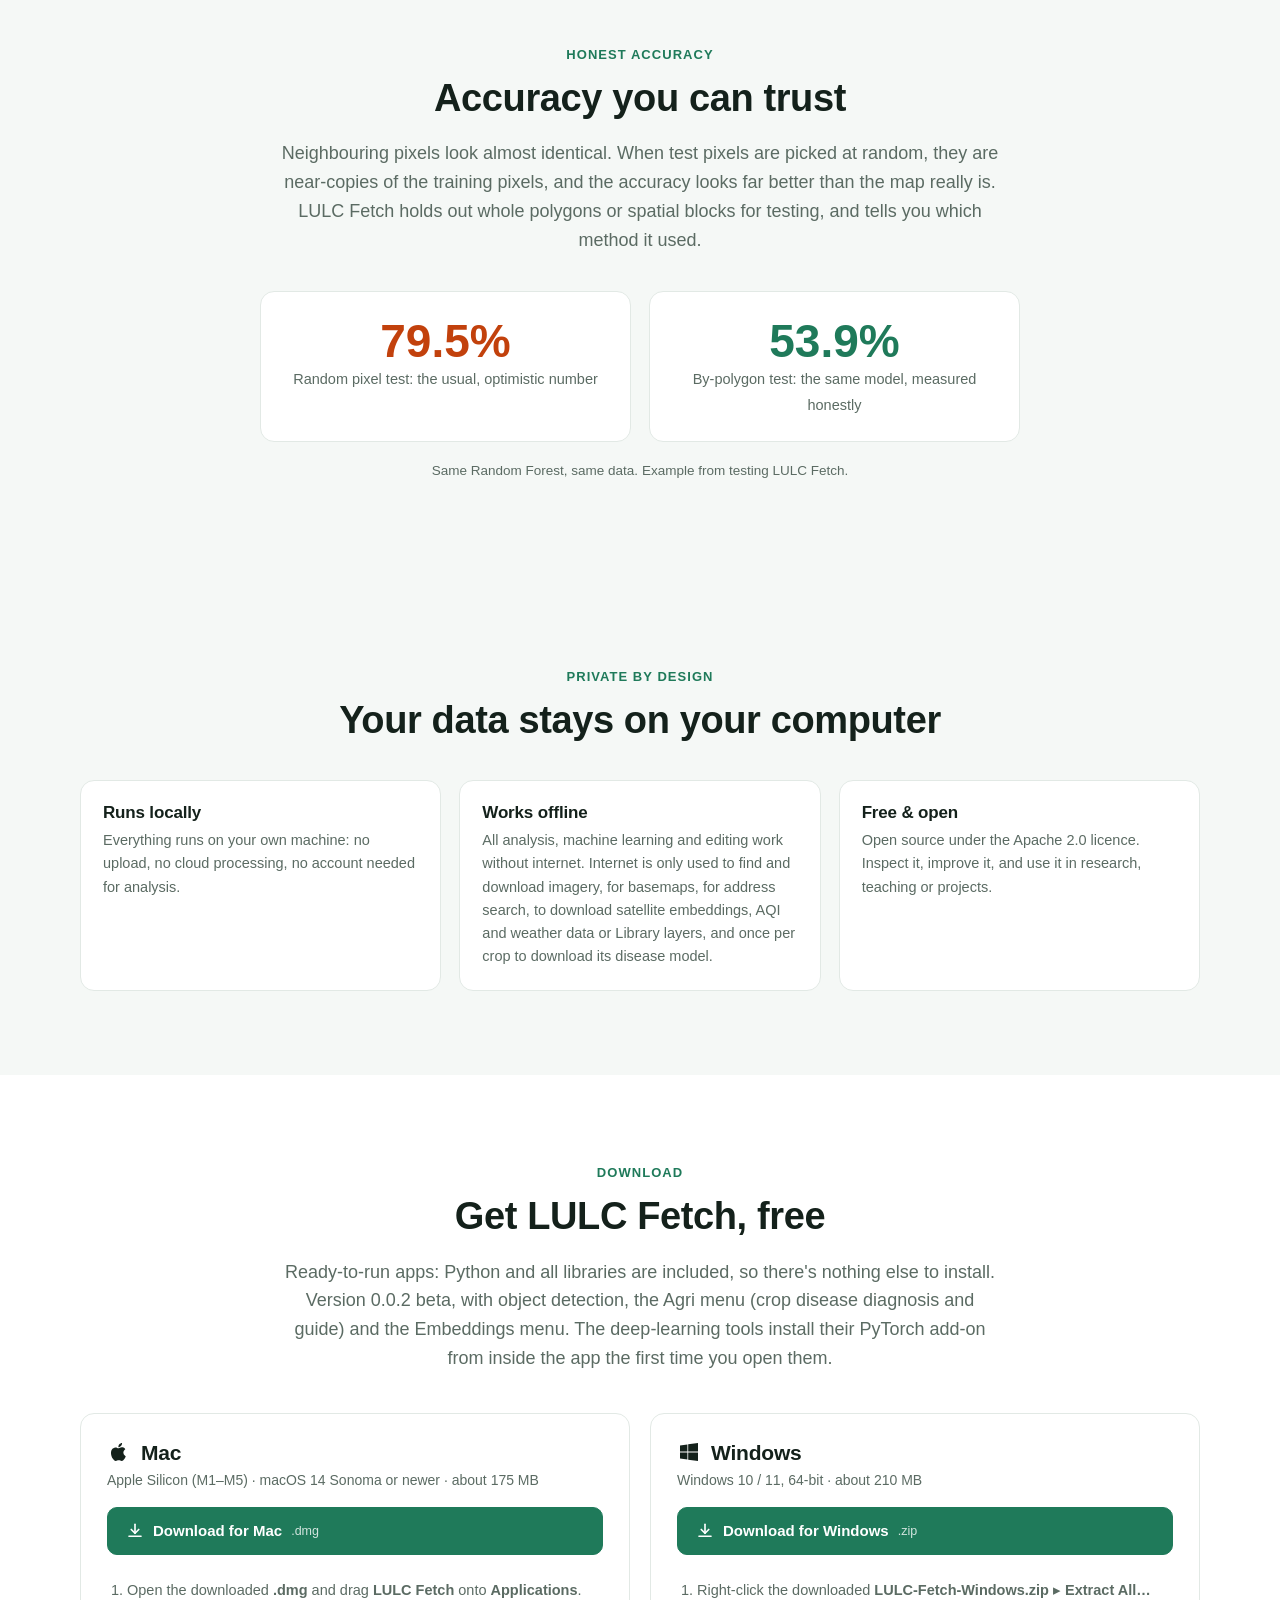
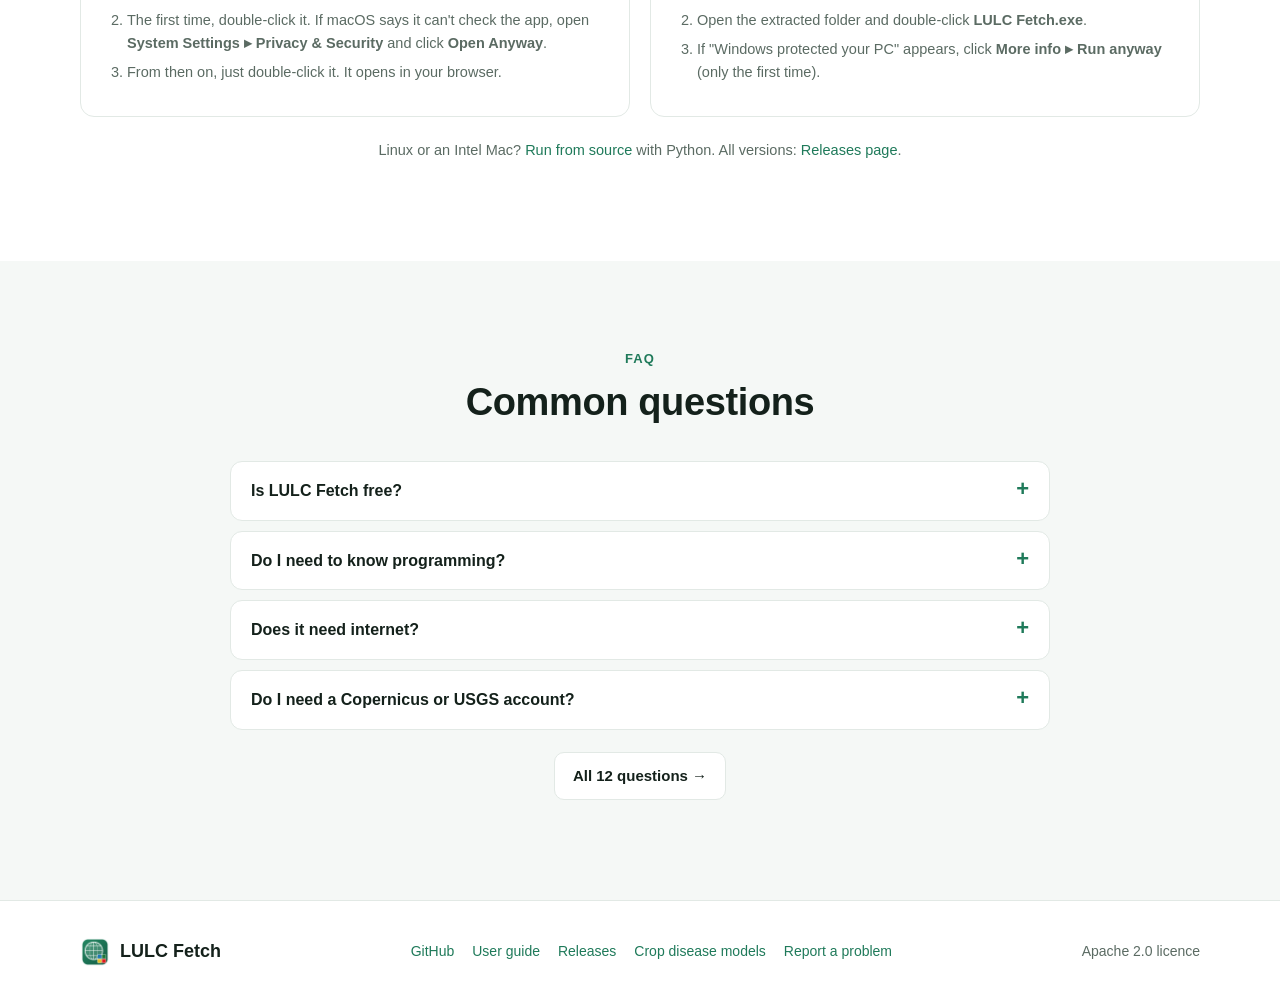
==== commit 2eb8fd2c: "Website: split into pages (Home, Features, Land cover & AI, Agriculture, Air & rain, Open data, FAQ)" ====
--- a/site/index.html
+++ b/site/index.html
@@ -4,224 +4,25 @@
 <meta charset="utf-8">
 <meta name="viewport" content="width=device-width, initial-scale=1">
 <title>LULC Fetch: land-cover mapping on your own computer</title>
-<meta name="description" content="Free desktop app to find Sentinel-2 and Landsat imagery, compute indices, train machine-learning models (Random Forest, SVM, Maximum Likelihood, XGBoost…), classify satellite images into land-use / land-cover maps, interpolate and forecast air quality and rainfall. Works offline. Mac and Windows.">
-<meta property="og:title" content="LULC Fetch: land-cover maps from satellite images">
-<meta property="og:description" content="Find imagery, train classical ML models and map land use / land cover, all on your own computer. Free and open source.">
+<meta name="description" content="Free desktop app to find Sentinel-2 and Landsat imagery, train machine-learning and deep-learning models, classify land use / land cover, diagnose crop diseases, and map and forecast air quality and rainfall. Works offline. Mac and Windows.">
+<meta property="og:title" content="LULC Fetch: land-cover mapping on your own computer">
+<meta property="og:description" content="Free desktop app to find Sentinel-2 and Landsat imagery, train machine-learning and deep-learning models, classify land use / land cover, diagnose crop diseases, and map and forecast air quality and rainfall. Works offline. Mac and Windows.">
 <meta property="og:image" content="assets/hero.jpg">
 <meta property="og:type" content="website">
 <link rel="icon" href="assets/favicon.png">
-<style>
-:root {
-  --bg: #ffffff; --bg-2: #f5f8f6; --panel: #ffffff; --text: #14211b; --muted: #5b6b63; --border: #e2e9e5;
-  --accent: #1f7a5a; --accent-2: #e7f4ee; --accent-ink: #ffffff; --shadow: 0 1px 2px rgba(16,40,30,.06), 0 8px 30px rgba(16,40,30,.08);
-  --radius: 14px; --max: 1160px;
-  --font: -apple-system, BlinkMacSystemFont, "Segoe UI", Roboto, "Helvetica Neue", Arial, sans-serif;
-}
-@media (prefers-color-scheme: dark) {
-  :root { --bg: #0e1513; --bg-2: #121c19; --panel: #16211d; --text: #e7efeb; --muted: #98aaa1; --border: #24332d;
-          --accent: #3fb68b; --accent-2: #173328; --accent-ink: #06130e; --shadow: 0 1px 2px rgba(0,0,0,.3), 0 10px 30px rgba(0,0,0,.35); }
-}
-* { box-sizing: border-box; }
-html { scroll-behavior: smooth; }
-body { margin: 0; background: var(--bg); color: var(--text); font: 16px/1.6 var(--font); -webkit-font-smoothing: antialiased; }
-a { color: var(--accent); text-decoration: none; }
-a:hover { text-decoration: underline; }
-img { max-width: 100%; height: auto; display: block; }
-.wrap { max-width: var(--max); margin: 0 auto; padding: 0 20px; }
-section { padding: 84px 0; }
-section.alt { background: var(--bg-2); }
-h1, h2, h3 { line-height: 1.2; margin: 0; letter-spacing: -.01em; }
-h2 { font-size: clamp(26px, 3.4vw, 38px); }
-.lead { font-size: 18px; color: var(--muted); max-width: 720px; }
-.eyebrow { display: inline-block; font-size: 13px; font-weight: 700; letter-spacing: .08em; text-transform: uppercase; color: var(--accent); margin-bottom: 10px; }
-.center { text-align: center; }
-.center .lead { margin-left: auto; margin-right: auto; }
-
-/* nav */
-nav { position: sticky; top: 0; z-index: 50; background: color-mix(in srgb, var(--bg) 88%, transparent); backdrop-filter: saturate(160%) blur(10px); border-bottom: 1px solid var(--border); }
-nav .wrap { display: flex; align-items: center; gap: 22px; height: 64px; }
-.brand { display: flex; align-items: center; gap: 10px; font-weight: 800; font-size: 18px; color: var(--text); }
-.brand img { width: 30px; height: 30px; }
-.brand:hover { text-decoration: none; }
-nav .links { display: flex; gap: 20px; margin-left: auto; font-size: 15px; }
-nav .links a { color: var(--muted); }
-nav .links a:hover { color: var(--text); text-decoration: none; }
-.btn { display: inline-flex; align-items: center; gap: 9px; padding: 11px 18px; border-radius: 10px; font-weight: 650; font-size: 15px; border: 1px solid var(--border);
-  background: var(--panel); color: var(--text); cursor: pointer; transition: transform .08s, box-shadow .15s, background .15s; white-space: nowrap; }
-.btn:hover { text-decoration: none; box-shadow: var(--shadow); }
-.btn:active { transform: translateY(1px); }
-.btn.primary { background: var(--accent); border-color: var(--accent); color: var(--accent-ink); }
-.btn.small { padding: 7px 13px; font-size: 14px; }
-.btn svg { width: 18px; height: 18px; flex: none; }
-.btn small { font-weight: 500; opacity: .8; font-size: 12.5px; }
-
-/* hero */
-.hero { padding: 72px 0 40px; background: radial-gradient(1200px 500px at 50% -10%, var(--accent-2), transparent 70%); }
-.hero h1 { font-size: clamp(34px, 5.4vw, 60px); max-width: 900px; margin: 0 auto; }
-.hero h1 span { color: var(--accent); }
-.hero .lead { margin: 18px auto 0; font-size: 19px; }
-.cta { display: flex; gap: 12px; justify-content: center; flex-wrap: wrap; margin-top: 30px; }
-.cta-note { color: var(--muted); font-size: 13.5px; margin-top: 12px; }
-.frame { margin: 48px auto 0; max-width: 1080px; border-radius: 14px; overflow: hidden; border: 1px solid var(--border); box-shadow: 0 30px 80px rgba(16,40,30,.18), var(--shadow); background: var(--panel); }
-.frame .bar { height: 30px; display: flex; align-items: center; gap: 7px; padding: 0 12px; background: var(--bg-2); border-bottom: 1px solid var(--border); }
-.frame .bar i { width: 11px; height: 11px; border-radius: 50%; background: #e5e7eb; }
-.frame .bar i:nth-child(1) { background: #ff5f57; } .frame .bar i:nth-child(2) { background: #febc2e; } .frame .bar i:nth-child(3) { background: #28c840; }
-.frame .bar span { margin-left: 10px; font-size: 12px; color: var(--muted); white-space: nowrap; overflow: hidden; text-overflow: ellipsis; min-width: 0; }
-.frame img { cursor: zoom-in; }
-
-/* data chips */
-.chips { display: flex; flex-wrap: wrap; justify-content: center; gap: 10px; margin-top: 34px; }
-.chips span { padding: 6px 13px; border: 1px solid var(--border); border-radius: 999px; font-size: 14px; color: var(--muted); background: var(--panel); }
-
-/* workflow */
-.steps { display: grid; grid-template-columns: repeat(5, 1fr); gap: 14px; margin-top: 40px; counter-reset: s; }
-.step { background: var(--panel); border: 1px solid var(--border); border-radius: var(--radius); padding: 20px 18px; position: relative; }
-.step::before { counter-increment: s; content: counter(s); position: absolute; top: -13px; left: 18px; width: 26px; height: 26px; border-radius: 50%;
-  background: var(--accent); color: var(--accent-ink); font-weight: 800; font-size: 13px; display: grid; place-items: center; }
-.step h3 { font-size: 16px; margin: 6px 0 6px; }
-.step p { margin: 0; font-size: 14px; color: var(--muted); }
-
-/* features */
-.grid { display: grid; grid-template-columns: repeat(3, 1fr); gap: 18px; margin-top: 40px; }
-.card { background: var(--panel); border: 1px solid var(--border); border-radius: var(--radius); padding: 22px; transition: border-color .15s, transform .15s; }
-.card:hover { border-color: var(--accent); transform: translateY(-2px); }
-.card .ic { width: 42px; height: 42px; border-radius: 11px; background: var(--accent-2); color: var(--accent); display: grid; place-items: center; margin-bottom: 14px; }
-.card .ic svg { width: 22px; height: 22px; }
-.card h3 { font-size: 17px; margin-bottom: 6px; }
-.card.new { border-color: color-mix(in srgb, var(--accent) 45%, var(--border)); }
-.new-tag { display: inline-block; vertical-align: 2px; font-size: 10.5px; font-weight: 800; text-transform: uppercase; letter-spacing: .04em; padding: 1px 6px; border-radius: 5px; background: var(--accent); color: #fff; margin-left: 4px; }
-.card p { margin: 0; color: var(--muted); font-size: 14.5px; }
-.card ul { margin: 8px 0 0; padding-left: 18px; color: var(--muted); font-size: 14px; }
-
-/* showcase rows */
-.show { display: grid; grid-template-columns: 1fr 1.35fr; gap: 48px; align-items: center; margin-top: 70px; }
-.show:first-of-type { margin-top: 44px; }
-.show.rev { grid-template-columns: 1.35fr 1fr; }
-.show.rev .txt { order: 2; }
-.show h3 { font-size: 26px; margin-bottom: 12px; }
-.show p { color: var(--muted); margin: 0 0 12px; }
-.show ul { padding-left: 20px; margin: 0; color: var(--muted); }
-.show li { margin: 4px 0; }
-.shot { border-radius: 12px; overflow: hidden; border: 1px solid var(--border); box-shadow: var(--shadow); cursor: zoom-in; background: var(--panel); }
-.tag { display: inline-block; font-size: 12px; font-weight: 700; padding: 3px 9px; border-radius: 6px; background: var(--accent-2); color: var(--accent); margin-bottom: 12px; }
-
-/* agriculture */
-section.agri { background: linear-gradient(180deg, color-mix(in srgb, #16a34a 9%, var(--bg)) 0%, var(--bg) 70%); }
-.stats { display: grid; grid-template-columns: repeat(4, 1fr); gap: 16px; margin-top: 36px; }
-.stats .big b { font-size: 38px; color: var(--accent); }
-.leaves { display: grid; grid-template-columns: repeat(8, 1fr); gap: 12px; margin-top: 30px; }
-.leaves figure { margin: 0; background: var(--panel); border: 1px solid var(--border); border-radius: 12px; overflow: hidden; text-align: left; }
-.leaves img { width: 100%; aspect-ratio: 1; object-fit: cover; }
-.leaves figcaption { padding: 8px 10px 10px; font-size: 12.5px; color: var(--muted); line-height: 1.35; }
-.leaves figcaption b { display: block; color: var(--text); font-size: 13.5px; }
-.leaves figcaption .ok { color: #16a34a; } .leaves figcaption .bad { color: #dc2626; }
-.crops { display: grid; grid-template-columns: 1fr 1fr; gap: 18px; margin-top: 36px; text-align: left; }
-.crops .chips { justify-content: flex-start; margin-top: 12px; gap: 7px; }
-.crops .chips span { font-size: 13px; padding: 4px 11px; }
-.note { max-width: 860px; margin: 28px auto 0; font-size: 14px; color: var(--muted); }
-
-/* honest accuracy */
-.compare { display: grid; grid-template-columns: repeat(2, 1fr); gap: 18px; max-width: 760px; margin: 36px auto 0; }
-.big { background: var(--panel); border: 1px solid var(--border); border-radius: var(--radius); padding: 24px; text-align: center; }
-.big b { display: block; font-size: 46px; line-height: 1.1; }
-.big.warn b { color: #c2410c; } .big.ok b { color: var(--accent); }
-.big span { color: var(--muted); font-size: 14.5px; }
-
-/* data types */
-.types { display: grid; grid-template-columns: repeat(5, 1fr); gap: 14px; margin-top: 40px; }
-.type { background: var(--panel); border: 1px solid var(--border); border-radius: var(--radius); padding: 18px; }
-.type b { display: block; font-size: 16px; margin-bottom: 4px; }
-.type span { color: var(--muted); font-size: 13.5px; }
-.type i { display: block; height: 6px; border-radius: 3px; margin-bottom: 12px; }
-
-/* local */
-.local { display: grid; grid-template-columns: repeat(3, 1fr); gap: 18px; margin-top: 36px; }
-
-/* download */
-.dl { display: grid; grid-template-columns: repeat(2, 1fr); gap: 20px; margin-top: 40px; }
-.dlcard { background: var(--panel); border: 1px solid var(--border); border-radius: var(--radius); padding: 26px; display: flex; flex-direction: column; }
-.dlcard.hl { border-color: var(--accent); box-shadow: 0 0 0 1px var(--accent) inset, var(--shadow); }
-.dlcard h3 { font-size: 21px; display: flex; align-items: center; gap: 10px; }
-.dlcard h3 svg { width: 24px; height: 24px; }
-.dlcard .req { color: var(--muted); font-size: 14px; margin: 4px 0 16px; }
-.dlcard ol { padding-left: 20px; margin: 18px 0 0; color: var(--muted); font-size: 14.5px; }
-.dlcard ol li { margin: 6px 0; }
-.dlcard code { font-size: 12.5px; background: var(--bg-2); border: 1px solid var(--border); border-radius: 5px; padding: 1px 5px; word-break: break-all; }
-.other { text-align: center; color: var(--muted); font-size: 14.5px; margin-top: 22px; }
-
-/* faq */
-.faq { max-width: 820px; margin: 36px auto 0; }
-details { border: 1px solid var(--border); border-radius: 12px; background: var(--panel); padding: 0 20px; margin-bottom: 10px; }
-summary { cursor: pointer; font-weight: 650; padding: 16px 0; list-style: none; display: flex; justify-content: space-between; gap: 12px; }
-summary::-webkit-details-marker { display: none; }
-summary::after { content: "+"; color: var(--accent); font-size: 22px; line-height: 1; }
-details[open] summary::after { content: "–"; }
-details p { margin: 0 0 16px; color: var(--muted); }
-
-footer { border-top: 1px solid var(--border); padding: 36px 0; color: var(--muted); font-size: 14px; }
-footer .wrap { display: flex; justify-content: space-between; gap: 18px; flex-wrap: wrap; align-items: center; }
-footer nav { position: static; background: none; border: 0; backdrop-filter: none; }
-footer .links2 { display: flex; gap: 18px; }
-
-/* lightbox */
-.lb { position: fixed; inset: 0; background: rgba(5,12,9,.86); display: none; place-items: center; z-index: 100; padding: 24px; cursor: zoom-out; }
-.lb.open { display: grid; }
-.lb img { max-height: 92vh; border-radius: 10px; box-shadow: 0 20px 60px rgba(0,0,0,.5); }
-
-@media (max-width: 960px) {
-  .stats { grid-template-columns: repeat(2, 1fr); }
-  .leaves { grid-template-columns: repeat(4, 1fr); }
-  .crops { grid-template-columns: 1fr; }
-  .steps { grid-template-columns: repeat(2, 1fr); row-gap: 26px; }
-  .grid, .local { grid-template-columns: repeat(2, 1fr); }
-  .types { grid-template-columns: repeat(2, 1fr); }
-  .show, .show.rev { grid-template-columns: 1fr; gap: 22px; }
-  .show.rev .txt { order: 0; }
-  nav .links { display: none; }
-}
-@media (max-width: 620px) {
-  section { padding: 60px 0; }
-  .grid, .local, .dl, .compare, .steps, .types { grid-template-columns: 1fr; }
-  .hero { padding-top: 48px; }
-}
-/* forecasting & open data */
-.shot.tall { max-width: 380px; justify-self: center; }
-.sample-wrap { overflow-x: auto; margin-top: 40px; border: 1px solid var(--border); border-radius: var(--radius); background: var(--panel); }
-.sample { width: 100%; border-collapse: collapse; font-size: 14px; font-variant-numeric: tabular-nums; }
-.sample caption { caption-side: top; text-align: left; padding: 14px 18px 4px; font-weight: 700; }
-.sample th, .sample td { padding: 8px 14px; border-bottom: 1px solid var(--border); text-align: right; white-space: nowrap; }
-.sample th:first-child, .sample td:first-child, .sample th:nth-child(2), .sample td:nth-child(2) { text-align: left; }
-.sample th { font-size: 12.5px; color: var(--muted); font-weight: 600; }
-.sample tr:last-child td { border-bottom: 0; }
-.aqi { display: inline-block; min-width: 86px; text-align: center; font-size: 12px; font-weight: 700; padding: 2px 8px; border-radius: 999px; color: #14211b; }
-.aqi.sat { background: #a3c853; } .aqi.mod { background: #fff833; } .aqi.poor { background: #f29c33; } .aqi.vpoor { background: #e93f33; color: #fff; }
-.datasets { display: grid; grid-template-columns: repeat(3, 1fr); gap: 18px; margin-top: 40px; text-align: left; }
-.datasets .card h3 { display: flex; align-items: center; gap: 8px; }
-.datasets dl { display: grid; grid-template-columns: auto 1fr; gap: 3px 12px; margin: 12px 0 0; font-size: 13.5px; }
-.datasets dt { color: var(--muted); }
-.datasets dd { margin: 0; }
-.pill { font-size: 11px; font-weight: 700; padding: 2px 8px; border-radius: 999px; background: var(--accent-2); color: var(--accent); }
-.pill.model { background: #fef3c7; color: #92400e; }
-@media (prefers-color-scheme: dark) { .pill.model { background: #3b2f12; color: #fcd34d; } }
-@media (max-width: 900px) { .datasets { grid-template-columns: 1fr; } .shot.tall { max-width: 320px; } }
-</style>
+<link rel="stylesheet" href="assets/site.css">
 </head>
 <body>
 
-<nav>
+<nav id="top">
   <div class="wrap">
-    <a class="brand" href="#"><img src="assets/icon.png" alt="">LULC Fetch</a>
-    <div class="links">
-      <a href="#features">Features</a>
-      <a href="#agriculture">Agriculture</a>
-      <a href="#forecast">Forecasting</a>
-      <a href="#opendata">Open data</a>
-      <a href="#workflow">How it works</a>
-      <a href="#data">Data</a>
-      <a href="#faq">FAQ</a>
+    <a class="brand" href="index.html"><img src="assets/icon.png" alt="">LULC Fetch</a>
+    <div class="links" id="nav-links">
+      <a href="features.html">Features</a><a href="mapping.html">Land cover &amp; AI</a><a href="agriculture.html">Agriculture</a><a href="air.html">Air &amp; rain</a><a href="data.html">Open data</a><a href="faq.html">FAQ</a>
       <a href="https://github.com/agritechixr/lulc-fetch/blob/main/docs/USER_GUIDE.md">User guide</a>
     </div>
     <a class="btn small primary" href="#download">Download</a>
+    <button class="menu-toggle" type="button" aria-label="Menu" aria-expanded="false" aria-controls="nav-links"><svg viewBox="0 0 24 24" fill="none" stroke="currentColor" stroke-width="2.2" stroke-linecap="round"><path d="M4 7h16M4 12h16M4 17h16"/></svg></button>
   </div>
 </nav>
 
@@ -250,6 +51,24 @@
   </div>
 </header>
 
+<section id="explore">
+  <div class="wrap">
+    <div class="center">
+      <span class="eyebrow">Explore</span>
+      <h2>What do you want to do?</h2>
+      <p class="lead">Each topic has its own page, with real results made with LULC Fetch.</p>
+    </div>
+    <div class="tiles">
+      <a class="tile" href="mapping.html"><img src="assets/hero.jpg" alt="" loading="lazy" width="1800" height="1100"><span class="tile-txt"><b>Land cover &amp; AI <span aria-hidden="true">→</span></b><span>Classify Sentinel-2 and Landsat images, cluster them, train deep-learning models, detect objects and explore satellite embeddings.</span></span></a>
+      <a class="tile" href="agriculture.html"><img src="assets/agri.jpg" alt="" loading="lazy" width="1800" height="1100"><span class="tile-txt"><b>Agriculture <span aria-hidden="true">→</span></b><span>Diagnose 42 crops' diseases from a leaf photo, map them from a field walk, and read expert advice offline.</span></span></a>
+      <a class="tile" href="air.html"><img src="assets/forecast-delhi.jpg" alt="" loading="lazy" width="1800" height="1100"><span class="tile-txt"><b>Air &amp; rain <span aria-hidden="true">→</span></b><span>Turn station readings into maps with kriging, and forecast AQI and rainfall with honest backtests.</span></span></a>
+      <a class="tile" href="data.html"><img src="assets/forecast-rain.jpg" alt="" loading="lazy" width="1800" height="1100"><span class="tile-txt"><b>Open data <span aria-hidden="true">→</span></b><span>Ready-made data for India: daily rainfall, hourly AQI, 307 boundary layers, embeddings and crop-disease answers.</span></span></a>
+      <a class="tile" href="features.html"><img src="assets/ndvi.jpg" alt="" loading="lazy" width="1800" height="1100"><span class="tile-txt"><b>All features <span aria-hidden="true">→</span></b><span>Imagery search, 30 indices, PCA, 16 ML models, tables, projects and export, at a glance.</span></span></a>
+      <a class="tile text" href="faq.html"><span class="tile-txt"><b>Questions <span aria-hidden="true">→</span></b><span>Is it free? Does it need internet? Which models are included? How good are the forecasts? All the answers in one place.</span></span></a>
+    </div>
+  </div>
+</section>
+
 <section id="workflow">
   <div class="wrap center">
     <span class="eyebrow">How it works</span>
@@ -265,377 +84,6 @@
   </div>
 </section>
 
-<section id="features" class="alt">
-  <div class="wrap">
-    <div class="center">
-      <span class="eyebrow">Features</span>
-      <h2>Everything for land-use / land-cover work</h2>
-      <p class="lead">Built on GDAL, scikit-learn, XGBoost, LightGBM and PyTorch, behind a friendly interface with hints on every option.</p>
-    </div>
-    <div class="grid">
-      <div class="card new"><div class="ic"><svg viewBox="0 0 24 24" fill="none" stroke="currentColor" stroke-width="2" stroke-linecap="round"><path d="M3 20h18" opacity=".5"/><path d="M4 16l4-5 4 3 3-4"/><path d="M15 10l3-2 3-3" stroke-dasharray="2 2"/></svg></div>
-        <h3>Forecasting <span class="new-tag">new</span></h3><p>The new <b>Forecast</b> menu predicts the next hours, days or months of any value in a table: AQI per station, rainfall, humidity, sales. LightGBM, XGBoost, Random Forest and more, checked against simple baselines with honest backtests, with an uncertainty band and a map of the forecast. <a href="#forecast">See real forecasts →</a></p></div>
-      <div class="card new"><div class="ic"><svg viewBox="0 0 24 24" fill="none" stroke="currentColor" stroke-width="2" stroke-linecap="round"><path d="M7 18h10a4 4 0 0 0 .5-8 6 6 0 0 0-11.5 1.5A3.3 3.3 0 0 0 7 18z"/><path d="M8 21v-1M12 21v-1M16 21v-1" opacity=".7"/></svg></div>
-        <h3>AQI &amp; weather data <span class="new-tag">new</span></h3><p>Hourly air quality (PM2.5, PM10, NO₂, SO₂, CO, O₃ and the Indian AQI, computed the CPCB way) and weather for any points, up to 92 days back plus the next 16 days of weather forecast. Free, no account (Open-Meteo: CAMS and ECMWF).</p></div>
-      <div class="card new"><div class="ic"><svg viewBox="0 0 24 24" fill="none" stroke="currentColor" stroke-width="2" stroke-linecap="round"><circle cx="5" cy="17" r="1.6" fill="currentColor" stroke="none"/><circle cx="12" cy="7" r="1.6" fill="currentColor" stroke="none"/><circle cx="19" cy="14" r="1.6" fill="currentColor" stroke="none"/><path d="M3 12c3-5 6-7 9-6s4 5 9 3"/><path d="M3 20c4-3 8-4 11-3s5 1 7-1" opacity=".5"/></svg></div>
-        <h3>Interpolation <span class="new-tag">new</span></h3><p>A surface from values at points (air-quality stations, rain gauges, soil samples): IDW, kriging, spline, natural neighbour, nearest neighbour, trend surface and TIN, cut to any boundary, with a leave-one-out check that compares the methods.</p></div>
-      <div class="card new"><div class="ic"><svg viewBox="0 0 24 24" fill="none" stroke="currentColor" stroke-width="2" stroke-linecap="round"><path d="M4 5.5A2.5 2.5 0 0 1 6.5 3H20v15H6.5A2.5 2.5 0 0 0 4 20.5z"/><path d="M4 20.5A2.5 2.5 0 0 0 6.5 23H20v-5"/></svg></div>
-        <h3>Data library <span class="new-tag">new</span></h3><p>Ready-made GIS data from Hugging Face, free: 307 layers of India (states, districts, sub-districts, villages, constituencies, city wards, highways, railways). Search and add to the map; each file downloads once.</p></div>
-      <div class="card new"><div class="ic"><svg viewBox="0 0 24 24" fill="none" stroke="currentColor" stroke-width="2" stroke-linecap="round"><path d="M5 19C5 10 10 5 20 4c-1 10-6 15-15 15z"/><path d="M5 19l8-8"/></svg></div>
-        <h3>Crop disease diagnosis <span class="new-tag">new</span></h3><p>The new <b>Agri</b> menu: photograph a leaf and get the crop and its disease, for 42 crops, with the top 3 diagnoses. Geotagged field photos become a disease map, and a guide of 9,000 expert answers explains symptoms and treatment. <a href="#agriculture">See it in action →</a></p></div>
-      <div class="card new"><div class="ic"><svg viewBox="0 0 24 24" fill="none" stroke="currentColor" stroke-width="2" stroke-linecap="round"><rect x="3" y="3" width="18" height="18" rx="2"/><path d="M3 9h18M3 15h18M9 3v18M15 3v18" opacity=".35"/><circle cx="12" cy="12" r="2.2" fill="currentColor"/></svg></div>
-        <h3>Satellite embeddings <span class="new-tag">new</span></h3><p>Free AI embeddings for any area, no account: Google AlphaEarth (64-D) and TESSERA (128-D), 10 m, 2017–2025. See which years exist, download only your area, view it in colour, and click a field to find all places like it. Convert 8-bit ↔ 32-bit float for storage or training. Then classify or cluster.</p></div>
-      <div class="card new"><div class="ic"><svg viewBox="0 0 24 24" fill="none" stroke="currentColor" stroke-width="2" stroke-linecap="round"><rect x="3" y="3" width="18" height="18" rx="2" opacity=".5"/><rect x="6" y="7" width="7" height="6" rx=".5"/><rect x="12" y="13" width="6" height="5" rx=".5"/></svg></div>
-        <h3>Detect object <span class="new-tag">new</span></h3><p>Find vehicles, ships, planes, storage tanks, people and more in aerial, drone and very-high-resolution satellite images. Open-source pretrained YOLO26 (including a model trained on DOTA aerial images, with rotated boxes), Faster R-CNN, RetinaNet and Mask R-CNN, or SAM 2.1 to outline everything. Results are a vector layer with class, score and size.</p></div>
-      <div class="card new"><div class="ic"><svg viewBox="0 0 24 24" fill="none" stroke="currentColor" stroke-width="2" stroke-linecap="round"><rect x="3" y="3" width="18" height="18" rx="2" opacity=".5"/><rect x="6" y="6" width="7" height="6" rx=".5"/><path d="M14 19l2.5-2.5L19 19M16.5 16.5V21"/></svg></div>
-        <h3>Train detection model <span class="new-tag">new</span></h3><p>Teach YOLO26 or YOLO11 your own objects from polygons or points you draw: boxes, outlines or rotated boxes. Tiles and zoom are handled for you, with live mAP curves, early stopping and an HTML report, and the model is ready to use in Detect object.</p></div>
-      <div class="card new"><div class="ic"><svg viewBox="0 0 24 24" fill="none" stroke="currentColor" stroke-width="2" stroke-linecap="round"><circle cx="5" cy="7" r="1.8"/><circle cx="5" cy="17" r="1.8"/><circle cx="12" cy="5" r="1.8"/><circle cx="12" cy="12" r="1.8"/><circle cx="12" cy="19" r="1.8"/><circle cx="19" cy="12" r="1.8"/><path d="M6.7 7.5l3.6 4M6.7 16.5l3.6-4M13.8 5.8l3.6 5.3M13.8 18.2l3.6-5.3"/></svg></div>
-        <h3>Train classify model &amp; Classify image <span class="new-tag">new</span></h3><p>Semantic segmentation with U-Net, U-Net++, DeepLabV3+, PSPNet, FPN, SegFormer, FCN and LR-ASPP on MobileNetV2 / V3, ResNet or EfficientNet backbones, and YOLO26 semantic. Early stopping, live training curves, an HTML report, and seamless maps of whole scenes. Uses your Mac's GPU or an NVIDIA GPU.</p></div>
-      <div class="card new"><div class="ic"><svg viewBox="0 0 24 24" fill="none" stroke="currentColor" stroke-width="2" stroke-linecap="round"><rect x="3" y="3" width="18" height="18" rx="2"/><path d="M9 3v18M15 3v18M3 9h18M3 15h18"/></svg></div>
-        <h3>Make training data <span class="new-tag">new</span></h3><p>Cut a large image and its ground truth (class raster or shapefile) into matching image / label patches. Patch size and overlap in metres, area of interest, and a classes.txt and dataset.json ready for training.</p></div>
-      <div class="card new"><div class="ic"><svg viewBox="0 0 24 24" fill="none" stroke="currentColor" stroke-width="2" stroke-linecap="round"><circle cx="9" cy="9" r="5"/><circle cx="15" cy="9" r="5"/><circle cx="12" cy="15" r="5"/></svg></div>
-        <h3>Band combinations &amp; metadata <span class="new-tag">new</span></h3><p>Right-click any image to show colour infrared, SWIR · NIR · Red, agriculture, urban and more, or any three bands. See full metadata: coordinate system, extent and per-band statistics.</p></div>
-      <div class="card"><div class="ic"><svg viewBox="0 0 24 24" fill="none" stroke="currentColor" stroke-width="2" stroke-linecap="round"><circle cx="11" cy="11" r="7"/><path d="M21 21l-4.3-4.3"/></svg></div>
-        <h3>Find &amp; download imagery</h3><p>Sentinel-2 (10 m) and Landsat 8–9 (30 m) from open STAC catalogues: single dates, cloud-free median composites, WorldCover / Esri land cover, or original Copernicus and USGS products. Drag a .SAFE folder or zip onto the window to open it.</p></div>
-      <div class="card"><div class="ic"><svg viewBox="0 0 24 24" fill="none" stroke="currentColor" stroke-width="2" stroke-linecap="round"><path d="M12 3l9 5-9 5-9-5z"/><path d="M3 13l9 5 9-5"/></svg></div>
-        <h3>Indices, PCA &amp; stacking</h3><p>NDVI, EVI, SAVI, NDWI, NDBI, NBR, radar RVI and 20+ more, or your own formula. PCA, Kernel PCA, NMF, ICA. Stack optical, SAR and DEM layers.</p></div>
-      <div class="card"><div class="ic"><svg viewBox="0 0 24 24" fill="none" stroke="currentColor" stroke-width="2" stroke-linecap="round"><rect x="3" y="3" width="8" height="8" rx="1"/><rect x="13" y="3" width="8" height="8" rx="1"/><rect x="3" y="13" width="8" height="8" rx="1"/><rect x="13" y="13" width="8" height="8" rx="1"/></svg></div>
-        <h3>Classical ML for rasters</h3><p>Image plus ground truth to classified map in one run: SVM, Maximum Likelihood, Spectral Angle Mapper, Random Forest, k-NN and more. RGB, multispectral, hyperspectral and embeddings.</p></div>
-      <div class="card"><div class="ic"><svg viewBox="0 0 24 24" fill="none" stroke="currentColor" stroke-width="2" stroke-linecap="round"><path d="M4 19V5M4 19h16"/><path d="M8 15l3-4 3 2 5-6"/></svg></div>
-        <h3>Supervised ML</h3><p>16 models with preprocessing, hyperparameter tuning, a model leaderboard, spatially independent validation and a full HTML evaluation report.</p></div>
-      <div class="card"><div class="ic"><svg viewBox="0 0 24 24" fill="none" stroke="currentColor" stroke-width="2" stroke-linecap="round"><circle cx="7" cy="8" r="2"/><circle cx="16" cy="7" r="2"/><circle cx="9" cy="16" r="2"/><circle cx="17" cy="16" r="2"/></svg></div>
-        <h3>Unsupervised ML</h3><p>K-means, hierarchical, DBSCAN, HDBSCAN, spectral clustering and Gaussian mixture with automatic choice of k, plus t-SNE maps. Cluster images without labels.</p></div>
-      <div class="card"><div class="ic"><svg viewBox="0 0 24 24" fill="none" stroke="currentColor" stroke-width="2" stroke-linecap="round"><rect x="3" y="4" width="18" height="16" rx="2"/><path d="M3 10h18M9 4v16"/></svg></div>
-        <h3>Tables &amp; attribute editing</h3><p>View tables and attribute tables under the map, with a field calculator, area and length of shapes, Python (pandas) scripts and safe save-or-discard editing.</p></div>
-      <div class="card"><div class="ic"><svg viewBox="0 0 24 24" fill="none" stroke="currentColor" stroke-width="2" stroke-linecap="round"><path d="M4 18l5-12 7 4 4 8z"/></svg></div>
-        <h3>Training samples</h3><p>Draw labelled polygons and points for each class on the map, with ready-made LULC class palettes. Import shapefiles, GeoJSON and KML.</p></div>
-      <div class="card"><div class="ic"><svg viewBox="0 0 24 24" fill="none" stroke="currentColor" stroke-width="2" stroke-linecap="round"><path d="M3 7a2 2 0 0 1 2-2h4l2 2h8a2 2 0 0 1 2 2v8a2 2 0 0 1-2 2H5a2 2 0 0 1-2-2z"/></svg></div>
-        <h3>Projects</h3><p>Keep layers, results, tables and models in one project folder. It autosaves and reopens where you left off, and any result can be saved to your own folder.</p></div>
-      <div class="card"><div class="ic"><svg viewBox="0 0 24 24" fill="none" stroke="currentColor" stroke-width="2" stroke-linecap="round"><path d="M12 15V3"/><path d="M7 8l5-5 5 5"/><path d="M4 14v6h16v-6"/></svg></div>
-        <h3>Export anywhere</h3><p>GeoTIFF, PNG (with world file), Shapefile, GeoJSON, KML, CSV and Parquet, for the whole layer or just your area of interest.</p></div>
-    </div>
-  </div>
-</section>
-
-<section id="tour">
-  <div class="wrap">
-    <div class="center">
-      <span class="eyebrow">A closer look</span>
-      <h2>Real results, not mock-ups</h2>
-      <p class="lead">Every screenshot below is LULC Fetch working on real Sentinel-2 data of Bengaluru, India.</p>
-    </div>
-
-    <div class="show">
-      <div class="txt">
-        <span class="tag">Classical ML for raster</span>
-        <h3>One click from image to map</h3>
-        <p>Pick an image and its ground truth (polygons, points or a land-cover raster), choose a model, and get a classified map with a confidence layer and a full accuracy report.</p>
-        <ul>
-          <li>Detects RGB, multispectral, hyperspectral, SAR and pixel embeddings, and suggests suitable models</li>
-          <li>SVM (RBF / linear), Maximum Likelihood, Spectral Angle Mapper, Minimum Distance, Random Forest, XGBoost …</li>
-          <li>PCA band reduction for 100+ band hyperspectral data</li>
-        </ul>
-      </div>
-      <img width="1800" height="1100" class="shot" src="assets/hero.jpg" alt="Classified land-cover map of Bengaluru with training-pixel counts and accuracy metrics" loading="lazy">
-    </div>
-
-    <div class="show rev">
-      <div class="txt">
-        <span class="tag">Index analysis</span>
-        <h3>30 indices, checked for you</h3>
-        <p>Vegetation, water, built-up, burn, snow and radar indices in one click, or type your own formula. LULC Fetch reads band names, warns when a band is missing, and converts raw values to reflectance automatically.</p>
-      </div>
-      <img width="1800" height="1100" class="shot" src="assets/ndvi.jpg" alt="NDVI map of Bengaluru computed from Sentinel-2" loading="lazy">
-    </div>
-
-    <div class="show">
-      <div class="txt">
-        <span class="tag">Evaluation report</span>
-        <h3>Know how good your model really is</h3>
-        <p>Every trained model comes with a stand-alone HTML report you can share or print: overall accuracy, kappa, confusion matrices with producer's and user's accuracy, per-class scores, ROC and precision–recall curves, calibration and feature importance.</p>
-      </div>
-      <img width="1355" height="1800" class="shot" src="assets/report.jpg" alt="HTML evaluation report with accuracy tiles and confusion matrices" loading="lazy">
-    </div>
-
-    <div class="show rev">
-      <div class="txt">
-        <span class="tag">Unsupervised learning</span>
-        <h3>Find natural groups, no labels needed</h3>
-        <p>Six clustering methods with automatic choice of the number of clusters, quality scores, cluster profiles and comparison with known labels. Save a clustering as a model to make an unsupervised land-cover map.</p>
-      </div>
-      <img width="1800" height="1100" class="shot" src="assets/cluster.jpg" alt="Clustering results with cluster sizes and a 2D scatter view" loading="lazy">
-    </div>
-
-    <div class="show rev">
-      <div class="txt">
-        <span class="tag">Object detection · new</span>
-        <h3>Count every car, ship and plane in an aerial image</h3>
-        <p><b>Detect object</b> searches the whole image tile by tile and joins objects cut by tile edges back together. Here YOLO26, pretrained on the DOTA aerial dataset, finds 858 vehicles, ships and more in 4 seconds on a 0.6 m NAIP image of Seattle, with no training.</p>
-        <ul>
-          <li>YOLO26 (boxes, outlines, rotated boxes), Faster R-CNN, RetinaNet, FCOS, SSD, Mask R-CNN</li>
-          <li>SAM 2.1: outline any detected object, or segment everything</li>
-          <li><b>Train detection model</b>: your own classes from labelled polygons or points</li>
-        </ul>
-      </div>
-      <img width="1800" height="1100" class="shot" src="assets/detect.jpg" alt="Aerial image of downtown Seattle with about 850 vehicles outlined by rotated boxes, detected by YOLO26 trained on DOTA" loading="lazy">
-    </div>
-
-    <div class="show rev">
-      <div class="txt">
-        <span class="tag">Satellite embeddings · new</span>
-        <h3>Click a place, find every place like it</h3>
-        <p>The <b>Embeddings</b> menu downloads free AI embeddings for your area straight from Google AlphaEarth or TESSERA: every 10 m pixel becomes a vector that sums up a whole year of satellite data. Click a place and LULC Fetch scores every pixel by how alike it is. Here: one click on a place in central Bengaluru, and every pixel that is alike lights up, from 13 km² of AlphaEarth downloaded in 16 seconds.</p>
-        <ul>
-          <li>See which years (2017–2025) exist for your area before downloading</li>
-          <li>A colour view (PCA) shows fields, crops, water and built-up areas at a glance</li>
-          <li>Classify or cluster the embeddings with the other tools; a few labelled points are enough</li>
-        </ul>
-      </div>
-      <img width="1800" height="1125" class="shot" src="assets/embeddings.jpg" alt="Similarity map from AlphaEarth embeddings over Bengaluru: places similar to the clicked point are bright" loading="lazy">
-    </div>
-
-    <div class="show">
-      <div class="txt">
-        <span class="tag">Interpolation · new</span>
-        <h3>From a few stations to a map of the whole city</h3>
-        <p><b>Tools ▸ Interpolation</b> turns values measured at points into a continuous surface. Here: the live AQI of Bengaluru's 7 reporting CPCB stations (4 October 2026, 12:00, from CPCB's public feed), kriged over the city's 197 wards from the Library, in India's AQI colours. Silk Board stands out at 143 (Moderate); Peenya is Good at 32.</p>
-        <ul>
-          <li>Seven methods: IDW, kriging (with its standard error), spline, natural neighbour, nearest neighbour, trend surface, TIN</li>
-          <li>Cut to any boundary; cells in metres on the local UTM grid</li>
-          <li>Compare all methods: each station predicted from the others (leave-one-out RMSE, MAE, bias)</li>
-        </ul>
-      </div>
-      <img width="1800" height="1140" class="shot" src="assets/interpolation.jpg" alt="Kriged AQI surface over Bengaluru's wards in CPCB colours, with the seven monitoring stations and the Interpolation tool panel" loading="lazy">
-    </div>
-
-    <div class="show">
-      <div class="txt">
-        <span class="tag">Seven methods, one dataset</span>
-        <h3>See how each method fills the gaps</h3>
-        <p>The same 7 readings, seven ways. IDW, kriging and spline give smooth gradients; nearest neighbour gives Thiessen zones; natural neighbour and TIN stay inside the stations' outline; a trend surface shows only the broad north-west to south-east rise. With few points, the leave-one-out check shows how far to trust each.</p>
-      </div>
-      <img width="2204" height="1446" class="shot" src="assets/interpolation-methods.jpg" alt="Seven AQI maps of Bengaluru made with IDW, kriging, spline, natural neighbour, nearest neighbour, trend surface and TIN, with the AQI legend" loading="lazy">
-    </div>
-
-    <div class="show">
-      <div class="txt">
-        <span class="tag">Deep learning · new</span>
-        <h3>Train a U-Net in minutes, and watch it learn</h3>
-        <p>Turn your image and ground truth into patches with <b>Make training data</b>, pick an architecture and a backbone from the dropdown, and train. Loss and mIoU curves update after every epoch; early stopping keeps the best model, and Cancel never throws work away.</p>
-        <ul>
-          <li>U-Net, U-Net++, DeepLabV3 / V3+, PSPNet, FPN, LinkNet, SegFormer, FCN, LR-ASPP</li>
-          <li>ImageNet-pretrained backbones adapted to any number of bands</li>
-          <li>Spatial-block validation, Dice / focal losses and class weights for rare classes</li>
-        </ul>
-      </div>
-      <img width="1800" height="1100" class="shot" src="assets/dl.jpg" alt="Deep-learning training panel with live loss and mIoU curves next to a land-cover map predicted by U-Net" loading="lazy">
-    </div>
-
-    <div class="show rev">
-      <div class="txt">
-        <span class="tag">Deep-learning report</span>
-        <h3>See what the network gets right, and wrong</h3>
-        <p>Every model gets a one-file HTML report: mIoU, pixel accuracy, kappa, training curves with the best epoch, confusion matrices, IoU and F1 per class, and example patches shown as image, ground truth and prediction side by side.</p>
-      </div>
-      <img width="1355" height="1800" class="shot" src="assets/dlreport.jpg" alt="Deep-learning report with scores and training curves" loading="lazy">
-    </div>
-
-    <div class="show">
-      <div class="txt">
-        <span class="tag">Tables &amp; editing</span>
-        <h3>Edit tables like in a GIS, or with Python</h3>
-        <p>Open any table or attribute table under the map. Add fields with the calculator (including polygon area and perimeter), edit cells, or run pandas code. Changes stay in a working copy until you choose to save or discard them.</p>
-      </div>
-      <img width="1800" height="1100" class="shot" src="assets/calc.jpg" alt="Field calculator dialog with live preview" loading="lazy">
-    </div>
-  </div>
-</section>
-
-<section class="agri" id="agriculture">
-  <div class="wrap">
-    <div class="center">
-      <span class="eyebrow">Agriculture · new Agri menu</span>
-      <h2>Which disease does this crop have? Ask a leaf photo.</h2>
-      <p class="lead">Photograph a leaf in the field. LULC Fetch recognises the crop, finds the disease with a deep-learning model trained for that crop, and tells you how to manage it. Photos taken with location on become a disease map of your fields, ready to compare with NDVI from satellite images.</p>
-    </div>
-    <div class="stats center">
-      <div class="big"><b>42</b><span>crops diagnosed, from apple and mango to rice, maize, tomato and sugarcane</span></div>
-      <div class="big"><b>91–100%</b><span>disease-model accuracy on held-out test photos, per crop</span></div>
-      <div class="big"><b>99.8%</b><span>crop recognised correctly by the crop detector (2,621 test photos)</span></div>
-      <div class="big"><b>9,076</b><span>expert questions &amp; answers on symptoms, treatment and pests</span></div>
-    </div>
-
-    <div class="leaves">
-      <figure><img src="assets/leaves/apple_scab.jpg" alt="Apple leaf diagnosed as Apple Scab" loading="lazy" width="256" height="256"><figcaption><b class="bad">Apple Scab</b>Apple · 92 % sure</figcaption></figure>
-      <figure><img src="assets/leaves/grape_black_rot.jpg" alt="Grape leaf diagnosed as Black Rot" loading="lazy" width="256" height="256"><figcaption><b class="bad">Black Rot</b>Grape · 94 % sure</figcaption></figure>
-      <figure><img src="assets/leaves/maize_common_rust.jpg" alt="Maize leaf diagnosed as Common Rust" loading="lazy" width="256" height="256"><figcaption><b class="bad">Common Rust</b>Maize · 95 % sure</figcaption></figure>
-      <figure><img src="assets/leaves/potato_early_blight.jpg" alt="Potato leaf diagnosed as Early Blight" loading="lazy" width="256" height="256"><figcaption><b class="bad">Early Blight</b>Potato · 97 % sure</figcaption></figure>
-      <figure><img src="assets/leaves/tomato_late_blight.jpg" alt="Tomato leaf diagnosed as Late Blight" loading="lazy" width="256" height="256"><figcaption><b class="bad">Late Blight</b>Tomato · 97 % sure</figcaption></figure>
-      <figure><img src="assets/leaves/strawberry_leaf_scorch.jpg" alt="Strawberry leaf diagnosed as Leaf Scorch" loading="lazy" width="256" height="256"><figcaption><b class="bad">Leaf Scorch</b>Strawberry · 95 % sure</figcaption></figure>
-      <figure><img src="assets/leaves/peach_bacterial_spot.jpg" alt="Peach leaf diagnosed as Bacterial Spot" loading="lazy" width="256" height="256"><figcaption><b class="bad">Bacterial Spot</b>Peach · 89 % sure</figcaption></figure>
-      <figure><img src="assets/leaves/tomato_healthy.jpg" alt="Tomato leaf diagnosed as Healthy" loading="lazy" width="256" height="256"><figcaption><b class="ok">Healthy</b>Tomato · 88 % sure</figcaption></figure>
-    </div>
-    <p class="cta-note center">Real leaf photos from the public PlantVillage dataset (CC0), diagnosed by LULC Fetch with the crop detected automatically. Confidence is the disease model's.</p>
-
-    <div class="steps" style="margin-top:56px">
-      <div class="step"><h3>Add photos</h3><p>Single leaf photos, or a whole folder from a field survey (up to 5,000).</p></div>
-      <div class="step"><h3>Photo check</h3><p>Too dark, blank, blurry or not a leaf? You get "retake photo" with a tip, never a guess.</p></div>
-      <div class="step"><h3>Crop</h3><p>Two crop detectors recognise 42 crops, or you choose the crop yourself.</p></div>
-      <div class="step"><h3>Disease</h3><p>That crop's ConvNeXt model gives the top 3 diseases with confidence.</p></div>
-      <div class="step"><h3>Map &amp; act</h3><p>A results table, a disease map from GPS photos, and the guide's advice for each disease.</p></div>
-    </div>
-
-    <div class="show">
-      <div class="txt">
-        <span class="tag">Diagnose crop disease</span>
-        <h3>A disease map from a field walk</h3>
-        <p>Add the photos from your phone and click <b>Diagnose</b>. Every photo with a GPS position becomes a point: <b style="color:#dc2626">red</b> diseased, <b style="color:#16a34a">green</b> healthy, <b style="color:#d97706">orange</b> retake. The summary counts each crop and disease, and the results table (one row per photo, with the top 3 diagnoses) opens under the map.</p>
-        <ul>
-          <li>15 photos in under 6 seconds on a MacBook (Apple GPU)</li>
-          <li>Export the points as Shapefile, GeoJSON or KML, or lay them over NDVI</li>
-        </ul>
-      </div>
-      <img width="1800" height="1100" class="shot" src="assets/agri.jpg" alt="LULC Fetch showing 15 diagnosed leaf photos as red and green points on satellite imagery of farmland, with a summary of diseases per crop" loading="lazy">
-    </div>
-
-    <div class="show rev">
-      <div class="txt">
-        <span class="tag">Every photo explained</span>
-        <h3>Top 3 diagnoses, and how sure the model is</h3>
-        <p>Each photo gets a card: the crop and how sure the detector is, the diagnosis with confidence bars for the three most likely diseases, and a link to read about it. Photos the models can't trust are refused with a tip on how to retake them, as in the farmer app the models come from.</p>
-      </div>
-      <img width="1800" height="1100" class="shot" src="assets/agri-cards.jpg" alt="Result cards for leaf photos: healthy apple, apple scab, a refused blank photo and grape black rot, each with top-3 confidence bars" loading="lazy">
-    </div>
-
-    <div class="show">
-      <div class="txt">
-        <span class="tag">Crop disease guide</span>
-        <h3>Symptoms, treatment and spray schedules, offline</h3>
-        <p>About 9,000 questions and answers by agriculture experts, from extension booklets and datasets. Pick a crop and a disease, or search with your own words (<i>yellow leaves</i>, <i>fruit drop</i>, <i>spray schedule</i>). Answers are grouped into symptoms, management, pests and growing practices, with the growth stage they apply to.</p>
-      </div>
-      <img width="1800" height="1100" class="shot" src="assets/agri-guide.jpg" alt="Crop disease guide showing mango diseases and the management answers for powdery mildew" loading="lazy">
-    </div>
-
-    <div class="crops">
-      <div class="card"><h3>Full guide: symptoms, treatment, pests</h3><div class="chips"><span>Apple</span><span>Banana</span><span>Brinjal</span><span>Cashew</span><span>Cherry</span><span>Coconut</span><span>Custard Apple</span><span>Guava</span><span>Mango</span><span>Mulberry (varieties)</span><span>Okra</span><span>Papaya</span><span>Pomegranate</span><span>Rose</span><span>Strawberry</span><span>Watermelon</span></div></div>
-      <div class="card"><h3>Diagnosis with symptom descriptions</h3><div class="chips"><span>Apricot</span><span>Betel</span><span>Bitter Gourd</span><span>Black Pepper</span><span>Bottle Gourd</span><span>Cassava</span><span>Chrysanthemum</span><span>Citrus</span><span>Coffee</span><span>Cucumber</span><span>Cucurbit (pumpkin / melon)</span><span>Fig</span><span>Grape</span><span>Loquat</span><span>Maize</span><span>Peach</span><span>Pear</span><span>Potato</span><span>Rice</span><span>Ridge Gourd</span><span>Snake Gourd</span><span>Soybean</span><span>Sugarcane</span><span>Tea</span><span>Tomato</span><span>Walnut</span></div></div>
-    </div>
-    <p class="note center">The models come from the Multi-Crop Disease Decision Support System (ConvNeXt-Small, trained on public datasets such as PlantVillage and LeafNet and on field photos). They are on <a href="https://huggingface.co/ixrbhii/multicrop-disease-models">Hugging Face</a> and download by themselves the first time a crop is diagnosed (about 95 MB per crop), and each crop's model is also its own repository in <a href="https://huggingface.co/collections/ixrbhii/multi-crop-disease-models-42-crops-6ac0a3291f2153fa716e2993">this collection</a>; the questions and answers are the open dataset <a href="https://huggingface.co/datasets/ixrbhii/crop-disease-qa">crop-disease-qa</a>. Test photos come from the same datasets the models learned from, so real field photos can score lower. Photo diagnosis supports, but doesn't replace, a local agriculture expert.</p>
-  </div>
-</section>
-
-<section id="forecast">
-  <div class="wrap">
-    <div class="center">
-      <span class="eyebrow">Forecasting · new Forecast menu</span>
-      <h2>What will the air be like tomorrow? Will it rain this week?</h2>
-      <p class="lead">Give LULC Fetch a table with a date column (AQI at every station, rainfall at every grid point, any value over time) and it trains a forecasting model, checks it against simple guesses, and forecasts the next hours, days or months, with an uncertainty band and a map.</p>
-    </div>
-    <div class="stats center">
-      <div class="big"><b>31%</b><span>lower error than "same time yesterday" for Bengaluru's AQI 48 hours ahead</span></div>
-      <div class="big"><b>10%</b><span>lower error than "same as today" for daily rain 7 days ahead, all of India</span></div>
-      <div class="big"><b>4,964</b><span>rainfall grid points × 11 years of IMD daily data, trained on in under a minute</span></div>
-      <div class="big"><b>57</b><span>air-quality stations in Bengaluru and Delhi, hourly since August 2022</span></div>
-    </div>
-
-    <div class="steps" style="margin-top:56px">
-      <div class="step"><h3>Get data</h3><p>Your own CSV / Excel / Parquet, or hourly AQI and weather for any points with <b>Get AQI &amp; weather data</b>.</p></div>
-      <div class="step"><h3>Train</h3><p>One model learns from all stations together: past values, hour and season, nearby stations, weather.</p></div>
-      <div class="step"><h3>Backtest</h3><p>Trained on the past only, it forecasts periods it hasn't seen, spread over the last year, against simple baselines.</p></div>
-      <div class="step"><h3>Forecast</h3><p>The next steps for every station, with an 80 % band, as a table and a chart; saved for <b>Forecast with a model</b>.</p></div>
-      <div class="step"><h3>Map</h3><p>Put any hour on the map and krige it into a surface over the city's wards with <b>Interpolation</b>.</p></div>
-    </div>
-
-    <div class="show">
-      <div class="txt">
-        <span class="tag">Bengaluru · hourly AQI</span>
-        <h3>The next 48 hours at every station</h3>
-        <p>Trained on 3 years of hourly AQI at Bengaluru's 13 monitoring stations (476,000 rows) with temperature, humidity, wind and rain, on 4 October 2026 at 14:00. Five machine-learning models and two simple baselines were backtested at three cut-offs across the past year; linear regression won, with an average error of 15 AQI points, 31 % better than "the same time yesterday".</p>
-        <ul>
-          <li>The daily rush-hour peaks continue into the forecast (dashed), with the 80 % band widening further ahead</li>
-          <li>The error grows from 1 AQI point one hour ahead to 22 two days ahead, and the tool says so</li>
-          <li>Training and comparing every model took 97 seconds on a MacBook</li>
-        </ul>
-      </div>
-      <img width="700" height="1359" class="shot tall" src="assets/forecast-bengaluru.jpg" alt="Train forecasting model result for Bengaluru: MAE 15.37, 31 % better than baseline, a chart of Central Silk Board's AQI with the 48-hour forecast and its band, and the comparison of all models" loading="lazy">
-    </div>
-
-    <div class="sample-wrap">
-      <table class="sample">
-        <caption>The forecast table it writes: Central Silk Board, from 4 October 2026, 14:00 (real output)</caption>
-        <thead><tr><th>Time</th><th>Category</th><th>Hours ahead</th><th>Forecast AQI</th><th>Low</th><th>High</th></tr></thead>
-        <tbody>
-          <tr><td>4 Oct 15:00</td><td><span class="aqi mod">Moderate</span></td><td>1</td><td>142</td><td>137</td><td>147</td></tr>
-          <tr><td>4 Oct 20:00</td><td><span class="aqi mod">Moderate</span></td><td>6</td><td>105</td><td>99</td><td>111</td></tr>
-          <tr><td>5 Oct 02:00</td><td><span class="aqi sat">Satisfactory</span></td><td>12</td><td>63</td><td>54</td><td>71</td></tr>
-          <tr><td>5 Oct 14:00</td><td><span class="aqi mod">Moderate</span></td><td>24</td><td>129</td><td>106</td><td>152</td></tr>
-          <tr><td>6 Oct 14:00</td><td><span class="aqi mod">Moderate</span></td><td>48</td><td>125</td><td>88</td><td>161</td></tr>
-        </tbody>
-      </table>
-    </div>
-
-    <div class="show rev">
-      <div class="txt">
-        <span class="tag">Delhi · when a simple guess wins</span>
-        <h3>Tomorrow's AQI across 273 wards, and an honest warning</h3>
-        <p>The same steps for Delhi's 44 stations: the forecast for 5 October, 16:00 is kriged over the city's wards from the Library, from 245 (Poor) in the north to 317 (Very Poor) in the south. But the backtest says LightGBM's error (56) is <b>worse</b> than simply keeping the last value (37), and the tool shows that warning in orange.</p>
-        <ul>
-          <li>Why: Delhi's AQI in 2026 is higher than in any earlier year of the data (October 230 vs 129–176), so models that learned from the past expect it to fall back</li>
-          <li>With <b>Compare all and keep the best</b>, the app would keep the simple baseline here, rather than a model that only looks clever</li>
-        </ul>
-      </div>
-      <img width="1800" height="1104" class="shot" src="assets/forecast-delhi.jpg" alt="Delhi's 273 wards coloured by the kriged AQI forecast for the next day, with the 44 stations, and the training result warning that LightGBM does not beat the last-value baseline" loading="lazy">
-    </div>
-
-    <div class="show">
-      <div class="txt">
-        <span class="tag">India · daily rainfall</span>
-        <h3>A week of rain for every 27 km of India</h3>
-        <p>IMD's gridded rainfall (4,964 points, 2015–2025, measured by about 7,000 rain gauges) in one table of 20 million rows. The map shows real rain on 15 July 2025: the Western Ghats, central India and the Bay of Bengal coast. LightGBM forecasts each of the next 7 days directly, without feeding its own guesses back in, so it doesn't invent rain in dry spells.</p>
-        <ul>
-          <li>Average error 4.4 mm/day, 10 % better than "same as today", checked in every season</li>
-          <li>Inputs that mattered: recent rain (36 %), where the point is (32 %), rain at nearby points (13 %)</li>
-          <li>Large tables are sampled to 1.5 million rows for training, so a laptop copes: 46 seconds</li>
-        </ul>
-      </div>
-      <img width="1800" height="1104" class="shot" src="assets/forecast-rain.jpg" alt="Map of India with IMD daily rainfall on 15 July 2025 in blues, and the result of training LightGBM on 4,964 rainfall grid points: MAE 4.38 mm, 10 % better than baseline" loading="lazy">
-    </div>
-
-    <div class="crops">
-      <div class="card"><h3>Models</h3><div class="chips"><span>LightGBM</span><span>XGBoost</span><span>Gradient boosting</span><span>Random Forest</span><span>Linear (ridge)</span><span>Baseline: last value</span><span>Baseline: same time last cycle</span></div>
-        <p style="margin-top:12px">Step by step (each prediction feeds the next: smooth daily cycles such as AQI) or direct (each step from what is known now: values that are often zero, such as rain). <b>Automatic</b> tries the best model both ways.</p></div>
-      <div class="card"><h3>What the model sees</h3><div class="chips"><span>Past values &amp; averages</span><span>Same hour yesterday / last week</span><span>Hour, weekday, season</span><span>Nearby stations</span><span>Latitude / longitude</span><span>Weather (incl. forecasts)</span></div>
-        <p style="margin-top:12px">Hourly, daily, weekly or monthly data; one place or thousands. A weather forecast in the table is used for the future; otherwise inputs repeat the last cycle.</p></div>
-    </div>
-    <p class="note center">The AQI examples use CAMS air-quality model data (about 11 km cells) with the Indian AQI computed from it, not CPCB station measurements; nearby stations can share values. Forecasts are statistical, not official warnings: for health advisories follow CPCB / SAFAR, and for weather IMD. Rainfall: IMD gridded data, Pai et al. (2014), <i>Mausam</i> 65(1).</p>
-  </div>
-</section>
-
-<section class="alt" id="opendata">
-  <div class="wrap center">
-    <span class="eyebrow">Open data</span>
-    <h2>Ready-made data for India, free</h2>
-    <p class="lead">Datasets prepared and checked with LULC Fetch, with their sources, licences and how they were made. The ones on Hugging Face open from the Library menu in one click.</p>
-    <div class="datasets">
-      <div class="card"><h3>Daily rainfall, all India <span class="pill">measured</span></h3>
-        <p>IMD's 0.25° gridded rainfall from about 7,000 rain gauges: one GeoTIFF per year (a band per day) and one forecasting-ready table.</p>
-        <dl><dt>Coverage</dt><dd>4,964 points · 2015–2025 daily</dd><dt>Size</dt><dd>20 million values · 72 MB</dd><dt>Source</dt><dd>IMD Pune · cite Pai et al. (2014)</dd><dt>Where</dt><dd>Coming to the Library</dd></dl></div>
-      <div class="card"><h3>Hourly AQI: Bengaluru &amp; Delhi <span class="pill model">model</span></h3>
-        <p>PM2.5, PM10, NO₂, SO₂, CO, O₃ and the Indian AQI at 57 station locations, with hourly temperature, humidity, wind and rain.</p>
-        <dl><dt>Coverage</dt><dd>13 + 44 stations · Aug 2022 – Oct 2026</dd><dt>Size</dt><dd>2.1 million rows · 32 MB</dd><dt>Source</dt><dd>CAMS &amp; ERA5 via Open-Meteo (CC BY 4.0)</dd><dt>Where</dt><dd>Coming to the Library; make your own with Get AQI &amp; weather data</dd></dl></div>
-      <div class="card"><h3>India boundaries <span class="pill">vector</span></h3>
-        <p>States, districts, sub-districts, villages, constituencies, city wards, highways and railways, ready in the Library menu.</p>
-        <dl><dt>Coverage</dt><dd>307 layers</dd><dt>Where</dt><dd><a href="https://huggingface.co/datasets/ixrbhii/indian-shapefiles">Hugging Face</a></dd><dt>Source</dt><dd>datta07/INDIAN-SHAPEFILES</dd></dl></div>
-      <div class="card"><h3>Satellite embeddings <span class="pill">AI</span></h3>
-        <p>Google AlphaEarth (64-D) and TESSERA (128-D) for any area of the world, downloaded only for your area by the Embeddings menu.</p>
-        <dl><dt>Coverage</dt><dd>10 m · 2017–2025</dd><dt>Licence</dt><dd>CC BY 4.0 / CC0</dd></dl></div>
-      <div class="card"><h3>Crop disease Q&amp;A <span class="pill">text</span></h3>
-        <p>About 9,000 expert questions and answers on symptoms, treatment and pests, behind the Crop disease guide.</p>
-        <dl><dt>Coverage</dt><dd>42 crops</dd><dt>Where</dt><dd><a href="https://huggingface.co/datasets/ixrbhii/crop-disease-qa">Hugging Face</a></dd></dl></div>
-    </div>
-    <p class="note">"Model" data is computed by an atmospheric model, not measured at a station. Each dataset ships with a README listing its source, licence, columns and known limits.</p>
-  </div>
-</section>
 
 <section class="alt" id="honest">
   <div class="wrap center">
@@ -650,20 +98,6 @@
   </div>
 </section>
 
-<section id="data">
-  <div class="wrap center">
-    <span class="eyebrow">Any number of bands</span>
-    <h2>Works with the data you have</h2>
-    <p class="lead">Every model accepts any number of channels, from 3-band photos to hyperspectral cubes and learned embeddings.</p>
-    <div class="types" style="text-align:left">
-      <div class="type"><i style="background:linear-gradient(90deg,#ef4444,#22c55e,#3b82f6)"></i><b>RGB</b><span>Drone and aerial photos, georeferenced JPG / PNG</span></div>
-      <div class="type"><i style="background:#16a34a"></i><b>Multispectral</b><span>Sentinel-2, Landsat 8–9 and other 4–30 band sensors</span></div>
-      <div class="type"><i style="background:linear-gradient(90deg,#7c3aed,#06b6d4,#84cc16,#f59e0b,#ef4444)"></i><b>Hyperspectral</b><span>100+ narrow bands, with PCA band reduction</span></div>
-      <div class="type"><i style="background:#475569"></i><b>SAR</b><span>Sentinel-1 VV / VH calibrated backscatter</span></div>
-      <div class="type"><i style="background:#0284c7"></i><b>Embeddings</b><span>Google AlphaEarth (64-D), TESSERA (128-D)</span></div>
-    </div>
-  </div>
-</section>
 
 <section class="alt">
   <div class="wrap center">
@@ -676,6 +110,7 @@
     </div>
   </div>
 </section>
+
 
 <section id="download">
   <div class="wrap">
@@ -714,29 +149,25 @@
   </div>
 </section>
 
+
 <section class="alt" id="faq">
   <div class="wrap">
-    <div class="center"><span class="eyebrow">FAQ</span><h2>Questions</h2></div>
+    <div class="center"><span class="eyebrow">FAQ</span><h2>Common questions</h2></div>
     <div class="faq">
       <details><summary>Is LULC Fetch free?</summary><p>Yes. It's free and open source under the Apache 2.0 licence. The imagery sources it uses (Copernicus, USGS, Earth Search, Microsoft Planetary Computer) are free too.</p></details>
       <details><summary>Do I need to know programming?</summary><p>No. Everything is done with menus, forms and the map, with a hint (ⓘ) on every option. If you do know Python, you can also edit tables with pandas inside the app.</p></details>
       <details><summary>Does it need internet?</summary><p>Only to search and download imagery, for background maps, for address search, and to download a crop's disease model from Hugging Face the first time that crop is diagnosed (about 95 MB, kept for next time). Opening your own files, indices, PCA, stacking, every machine-learning tool, crop disease diagnosis after that first download, the crop disease guide, editing and export work offline.</p></details>
       <details><summary>Do I need a Copernicus or USGS account?</summary><p>No account is needed to search and download Sentinel-2 / Landsat imagery and composites. Accounts are only needed for original full products (.SAFE, Landsat scenes). LULC Fetch keeps those credentials in your computer's secure keychain.</p></details>
-      <details><summary>Why does my computer warn me the first time I open it?</summary><p>The app isn't signed with a paid Apple or Microsoft developer certificate yet, so macOS and Windows ask you to confirm once (Open Anyway / Run anyway). The full source code is public on GitHub.</p></details>
-      <details><summary>Which machine-learning models are included?</summary><p>Random Forest, Extra Trees, Decision Tree, XGBoost, LightGBM, Histogram Gradient Boosting, SVM (RBF, linear, polynomial), Logistic Regression, SGD, Naive Bayes, Maximum Likelihood, Linear Discriminant, Minimum Distance, Spectral Angle Mapper, k-Nearest Neighbours and a neural network (MLP); for clustering K-means, hierarchical, DBSCAN, HDBSCAN, spectral and Gaussian mixture, plus t-SNE.</p></details>
-      <details><summary>Can it do deep learning?</summary><p>Yes. <b>Make training data</b> cuts your image and ground truth into patches, <b>Train classify model</b> trains U-Net, DeepLabV3+, PSPNet, SegFormer, FCN, YOLO26 semantic and more, and <b>Classify image</b> maps whole scenes. <b>Detect object</b> finds vehicles, ships, planes, storage tanks, people and more in high-resolution aerial or drone images with open-source pretrained models (YOLO26, including an aerial model trained on DOTA, Faster R-CNN, RetinaNet, Mask R-CNN, and SAM 2.1 segment-everything), and <b>Train detection model</b> teaches YOLO your own objects from labelled polygons or points. The first time, the app offers to install the free PyTorch add-on (about 0.8 GB on Mac; on Windows 1.1 GB for CPU only or 3.5 GB with NVIDIA GPU support); YOLO and SAM need a second, smaller add-on (ultralytics, AGPL-3.0). Training uses the Apple GPU on Macs and an NVIDIA GPU on Windows if there is one.</p></details>
-      <details><summary>Can it tell which disease my crop has?</summary><p>Yes. <b>Agri ▸ Diagnose crop disease</b> recognises the crop on a leaf photo (42 crops, from apple and mango to rice, maize, tomato and sugarcane) and gives the top 3 diseases with confidence, using one ConvNeXt model per crop. Unclear photos get "retake" instead of a guess, and photos with GPS become a disease map. <b>Agri ▸ Crop disease guide</b> has about 9,000 expert answers on symptoms, treatment and pests, and works offline. The models download from Hugging Face the first time each crop is needed (about 95 MB per crop); after that it works offline.</p></details>
-      <details><summary>What are satellite embeddings, and are they free?</summary><p>An embedding turns every 10 m pixel into a list of numbers that sums up a whole year of satellite observations, so alike places get alike numbers. The new <b>Embeddings</b> menu downloads them for your area from two open datasets, Google AlphaEarth Foundations (64-D, CC-BY-4.0) and TESSERA from the University of Cambridge (128-D, CC0), for 2017–2025, free and without an account. Then find places similar to the ones you click, or classify and cluster them with a few labelled points.</p></details>
-      <details><summary>Can it forecast air quality or rainfall?</summary><p>Yes. The <b>Forecast</b> menu has three tools: <b>Get AQI &amp; weather data</b> (hourly air quality with the Indian AQI, and weather including the next days' forecast, for any points, free from Open-Meteo), <b>Train forecasting model</b> (any table with a date column: one station or thousands, hourly to monthly, with LightGBM, XGBoost, Random Forest, linear and baseline models compared by backtesting), and <b>Forecast with a model</b> (run a saved model on newer data). Each forecast comes with an uncertainty band, and can be put on the map and turned into a surface with Interpolation.</p></details>
-      <details><summary>How do I know a forecast is any good?</summary><p>Every model is backtested: trained only on the data before a cut-off, it forecasts the period after it, at several cut-offs spread over the last year, and its error is compared with two simple guesses (the last value, and the same time one cycle ago). The result shows the error at each step ahead, how much better than the guesses the model is, and an orange warning when it isn't, as happened with Delhi's 2026 AQI. Then the simplest method that works is the one to trust.</p></details>
-      <details><summary>Where are my files stored?</summary><p>In <b>Documents ▸ LULC Fetch</b> by default, or in a project folder you choose. You can save any result to another folder as well.</p></details>
     </div>
+    <p class="center" style="margin-top:22px"><a class="btn" href="faq.html">All 12 questions →</a></p>
   </div>
 </section>
 
+<div class="lb" id="lb"><img alt=""></div>
+
 <footer>
   <div class="wrap">
-    <a class="brand" href="#"><img src="assets/icon.png" alt="">LULC Fetch</a>
+    <a class="brand" href="index.html"><img src="assets/icon.png" alt="">LULC Fetch</a>
     <div class="links2">
       <a href="https://github.com/agritechixr/lulc-fetch">GitHub</a>
       <a href="https://github.com/agritechixr/lulc-fetch/blob/main/docs/USER_GUIDE.md">User guide</a>
@@ -748,20 +179,6 @@
   </div>
 </footer>
 
-<div class="lb" id="lb"><img alt=""></div>
-<script>
-  // highlight the visitor's system and point the main button at its download
-  (function () {
-    const ua = navigator.userAgent, win = /Windows/i.test(ua), mac = /Macintosh|Mac OS X/i.test(ua) && !/iPhone|iPad/i.test(ua);
-    const main = document.getElementById("cta-main"), label = document.getElementById("cta-label");
-    if (win) { label.textContent = "Download for Windows"; main.href = "https://github.com/agritechixr/lulc-fetch/releases/latest/download/LULC-Fetch-Windows.zip"; document.getElementById("dl-win").classList.add("hl"); }
-    else if (mac) { label.textContent = "Download for Mac"; main.href = "https://github.com/agritechixr/lulc-fetch/releases/latest/download/LULC-Fetch-macOS-AppleSilicon.dmg"; document.getElementById("dl-mac").classList.add("hl"); }
-  })();
-  // click a screenshot to see it large
-  const lb = document.getElementById("lb");
-  document.querySelectorAll(".shot, .frame img").forEach((img) => img.addEventListener("click", () => { lb.querySelector("img").src = img.src; lb.classList.add("open"); }));
-  lb.addEventListener("click", () => lb.classList.remove("open"));
-  document.addEventListener("keydown", (e) => { if (e.key === "Escape") lb.classList.remove("open"); });
-</script>
+<script src="assets/site.js"></script>
 </body>
 </html>
--- a/site/assets/site.css
+++ b/site/assets/site.css
@@ -0,0 +1,222 @@
+/* LULC Fetch website: shared by every page */
+:root {
+  --bg: #ffffff; --bg-2: #f5f8f6; --panel: #ffffff; --text: #14211b; --muted: #5b6b63; --border: #e2e9e5;
+  --accent: #1f7a5a; --accent-2: #e7f4ee; --accent-ink: #ffffff; --shadow: 0 1px 2px rgba(16,40,30,.06), 0 8px 30px rgba(16,40,30,.08);
+  --radius: 14px; --max: 1160px;
+  --font: -apple-system, BlinkMacSystemFont, "Segoe UI", Roboto, "Helvetica Neue", Arial, sans-serif;
+}
+@media (prefers-color-scheme: dark) {
+  :root { --bg: #0e1513; --bg-2: #121c19; --panel: #16211d; --text: #e7efeb; --muted: #98aaa1; --border: #24332d;
+          --accent: #3fb68b; --accent-2: #173328; --accent-ink: #06130e; --shadow: 0 1px 2px rgba(0,0,0,.3), 0 10px 30px rgba(0,0,0,.35); }
+}
+* { box-sizing: border-box; }
+html { scroll-behavior: smooth; }
+body { margin: 0; background: var(--bg); color: var(--text); font: 16px/1.6 var(--font); -webkit-font-smoothing: antialiased; }
+a { color: var(--accent); text-decoration: none; }
+a:hover { text-decoration: underline; }
+img { max-width: 100%; height: auto; display: block; }
+.wrap { max-width: var(--max); margin: 0 auto; padding: 0 20px; }
+section { padding: 84px 0; }
+section.alt { background: var(--bg-2); }
+h1, h2, h3 { line-height: 1.2; margin: 0; letter-spacing: -.01em; }
+h2 { font-size: clamp(26px, 3.4vw, 38px); }
+.lead { font-size: 18px; color: var(--muted); max-width: 720px; }
+.eyebrow { display: inline-block; font-size: 13px; font-weight: 700; letter-spacing: .08em; text-transform: uppercase; color: var(--accent); margin-bottom: 10px; }
+.center { text-align: center; }
+.center .lead { margin-left: auto; margin-right: auto; }
+
+/* nav */
+nav { position: sticky; top: 0; z-index: 50; background: color-mix(in srgb, var(--bg) 88%, transparent); backdrop-filter: saturate(160%) blur(10px); border-bottom: 1px solid var(--border); }
+nav .wrap { display: flex; align-items: center; gap: 22px; height: 64px; }
+.brand { display: flex; align-items: center; gap: 10px; font-weight: 800; font-size: 18px; color: var(--text); }
+.brand img { width: 30px; height: 30px; }
+.brand:hover { text-decoration: none; }
+nav .links { display: flex; gap: 20px; margin-left: auto; font-size: 15px; }
+nav .links a { color: var(--muted); }
+nav .links a:hover { color: var(--text); text-decoration: none; }
+.btn { display: inline-flex; align-items: center; gap: 9px; padding: 11px 18px; border-radius: 10px; font-weight: 650; font-size: 15px; border: 1px solid var(--border);
+  background: var(--panel); color: var(--text); cursor: pointer; transition: transform .08s, box-shadow .15s, background .15s; white-space: nowrap; }
+.btn:hover { text-decoration: none; box-shadow: var(--shadow); }
+.btn:active { transform: translateY(1px); }
+.btn.primary { background: var(--accent); border-color: var(--accent); color: var(--accent-ink); }
+.btn.small { padding: 7px 13px; font-size: 14px; }
+.btn svg { width: 18px; height: 18px; flex: none; }
+.btn small { font-weight: 500; opacity: .8; font-size: 12.5px; }
+
+/* hero */
+.hero { padding: 72px 0 40px; background: radial-gradient(1200px 500px at 50% -10%, var(--accent-2), transparent 70%); }
+.hero h1 { font-size: clamp(34px, 5.4vw, 60px); max-width: 900px; margin: 0 auto; }
+.hero h1 span { color: var(--accent); }
+.hero .lead { margin: 18px auto 0; font-size: 19px; }
+.cta { display: flex; gap: 12px; justify-content: center; flex-wrap: wrap; margin-top: 30px; }
+.cta-note { color: var(--muted); font-size: 13.5px; margin-top: 12px; }
+.frame { margin: 48px auto 0; max-width: 1080px; border-radius: 14px; overflow: hidden; border: 1px solid var(--border); box-shadow: 0 30px 80px rgba(16,40,30,.18), var(--shadow); background: var(--panel); }
+.frame .bar { height: 30px; display: flex; align-items: center; gap: 7px; padding: 0 12px; background: var(--bg-2); border-bottom: 1px solid var(--border); }
+.frame .bar i { width: 11px; height: 11px; border-radius: 50%; background: #e5e7eb; }
+.frame .bar i:nth-child(1) { background: #ff5f57; } .frame .bar i:nth-child(2) { background: #febc2e; } .frame .bar i:nth-child(3) { background: #28c840; }
+.frame .bar span { margin-left: 10px; font-size: 12px; color: var(--muted); white-space: nowrap; overflow: hidden; text-overflow: ellipsis; min-width: 0; }
+.frame img { cursor: zoom-in; }
+
+/* data chips */
+.chips { display: flex; flex-wrap: wrap; justify-content: center; gap: 10px; margin-top: 34px; }
+.chips span { padding: 6px 13px; border: 1px solid var(--border); border-radius: 999px; font-size: 14px; color: var(--muted); background: var(--panel); }
+
+/* workflow */
+.steps { display: grid; grid-template-columns: repeat(5, 1fr); gap: 14px; margin-top: 40px; counter-reset: s; }
+.step { background: var(--panel); border: 1px solid var(--border); border-radius: var(--radius); padding: 20px 18px; position: relative; }
+.step::before { counter-increment: s; content: counter(s); position: absolute; top: -13px; left: 18px; width: 26px; height: 26px; border-radius: 50%;
+  background: var(--accent); color: var(--accent-ink); font-weight: 800; font-size: 13px; display: grid; place-items: center; }
+.step h3 { font-size: 16px; margin: 6px 0 6px; }
+.step p { margin: 0; font-size: 14px; color: var(--muted); }
+
+/* features */
+.grid { display: grid; grid-template-columns: repeat(3, 1fr); gap: 18px; margin-top: 40px; }
+.card { background: var(--panel); border: 1px solid var(--border); border-radius: var(--radius); padding: 22px; transition: border-color .15s, transform .15s; }
+.card:hover { border-color: var(--accent); transform: translateY(-2px); }
+.card .ic { width: 42px; height: 42px; border-radius: 11px; background: var(--accent-2); color: var(--accent); display: grid; place-items: center; margin-bottom: 14px; }
+.card .ic svg { width: 22px; height: 22px; }
+.card h3 { font-size: 17px; margin-bottom: 6px; }
+.card.new { border-color: color-mix(in srgb, var(--accent) 45%, var(--border)); }
+.new-tag { display: inline-block; vertical-align: 2px; font-size: 10.5px; font-weight: 800; text-transform: uppercase; letter-spacing: .04em; padding: 1px 6px; border-radius: 5px; background: var(--accent); color: #fff; margin-left: 4px; }
+.card p { margin: 0; color: var(--muted); font-size: 14.5px; }
+.card ul { margin: 8px 0 0; padding-left: 18px; color: var(--muted); font-size: 14px; }
+
+/* showcase rows */
+.show { display: grid; grid-template-columns: 1fr 1.35fr; gap: 48px; align-items: center; margin-top: 70px; }
+.show:first-of-type { margin-top: 44px; }
+.show.rev { grid-template-columns: 1.35fr 1fr; }
+.show.rev .txt { order: 2; }
+.show h3 { font-size: 26px; margin-bottom: 12px; }
+.show p { color: var(--muted); margin: 0 0 12px; }
+.show ul { padding-left: 20px; margin: 0; color: var(--muted); }
+.show li { margin: 4px 0; }
+.shot { border-radius: 12px; overflow: hidden; border: 1px solid var(--border); box-shadow: var(--shadow); cursor: zoom-in; background: var(--panel); }
+.tag { display: inline-block; font-size: 12px; font-weight: 700; padding: 3px 9px; border-radius: 6px; background: var(--accent-2); color: var(--accent); margin-bottom: 12px; }
+
+/* agriculture */
+section.agri { background: linear-gradient(180deg, color-mix(in srgb, #16a34a 9%, var(--bg)) 0%, var(--bg) 70%); }
+.stats { display: grid; grid-template-columns: repeat(4, 1fr); gap: 16px; margin-top: 36px; }
+.stats .big b { font-size: 38px; color: var(--accent); }
+.leaves { display: grid; grid-template-columns: repeat(8, 1fr); gap: 12px; margin-top: 30px; }
+.leaves figure { margin: 0; background: var(--panel); border: 1px solid var(--border); border-radius: 12px; overflow: hidden; text-align: left; }
+.leaves img { width: 100%; aspect-ratio: 1; object-fit: cover; }
+.leaves figcaption { padding: 8px 10px 10px; font-size: 12.5px; color: var(--muted); line-height: 1.35; }
+.leaves figcaption b { display: block; color: var(--text); font-size: 13.5px; }
+.leaves figcaption .ok { color: #16a34a; } .leaves figcaption .bad { color: #dc2626; }
+.crops { display: grid; grid-template-columns: 1fr 1fr; gap: 18px; margin-top: 36px; text-align: left; }
+.crops .chips { justify-content: flex-start; margin-top: 12px; gap: 7px; }
+.crops .chips span { font-size: 13px; padding: 4px 11px; }
+.note { max-width: 860px; margin: 28px auto 0; font-size: 14px; color: var(--muted); }
+
+/* honest accuracy */
+.compare { display: grid; grid-template-columns: repeat(2, 1fr); gap: 18px; max-width: 760px; margin: 36px auto 0; }
+.big { background: var(--panel); border: 1px solid var(--border); border-radius: var(--radius); padding: 24px; text-align: center; }
+.big b { display: block; font-size: 46px; line-height: 1.1; }
+.big.warn b { color: #c2410c; } .big.ok b { color: var(--accent); }
+.big span { color: var(--muted); font-size: 14.5px; }
+
+/* data types */
+.types { display: grid; grid-template-columns: repeat(5, 1fr); gap: 14px; margin-top: 40px; }
+.type { background: var(--panel); border: 1px solid var(--border); border-radius: var(--radius); padding: 18px; }
+.type b { display: block; font-size: 16px; margin-bottom: 4px; }
+.type span { color: var(--muted); font-size: 13.5px; }
+.type i { display: block; height: 6px; border-radius: 3px; margin-bottom: 12px; }
+
+/* local */
+.local { display: grid; grid-template-columns: repeat(3, 1fr); gap: 18px; margin-top: 36px; }
+
+/* download */
+.dl { display: grid; grid-template-columns: repeat(2, 1fr); gap: 20px; margin-top: 40px; }
+.dlcard { background: var(--panel); border: 1px solid var(--border); border-radius: var(--radius); padding: 26px; display: flex; flex-direction: column; }
+.dlcard.hl { border-color: var(--accent); box-shadow: 0 0 0 1px var(--accent) inset, var(--shadow); }
+.dlcard h3 { font-size: 21px; display: flex; align-items: center; gap: 10px; }
+.dlcard h3 svg { width: 24px; height: 24px; }
+.dlcard .req { color: var(--muted); font-size: 14px; margin: 4px 0 16px; }
+.dlcard ol { padding-left: 20px; margin: 18px 0 0; color: var(--muted); font-size: 14.5px; }
+.dlcard ol li { margin: 6px 0; }
+.dlcard code { font-size: 12.5px; background: var(--bg-2); border: 1px solid var(--border); border-radius: 5px; padding: 1px 5px; word-break: break-all; }
+.other { text-align: center; color: var(--muted); font-size: 14.5px; margin-top: 22px; }
+
+/* faq */
+.faq { max-width: 820px; margin: 36px auto 0; }
+details { border: 1px solid var(--border); border-radius: 12px; background: var(--panel); padding: 0 20px; margin-bottom: 10px; }
+summary { cursor: pointer; font-weight: 650; padding: 16px 0; list-style: none; display: flex; justify-content: space-between; gap: 12px; }
+summary::-webkit-details-marker { display: none; }
+summary::after { content: "+"; color: var(--accent); font-size: 22px; line-height: 1; }
+details[open] summary::after { content: "–"; }
+details p { margin: 0 0 16px; color: var(--muted); }
+
+footer { border-top: 1px solid var(--border); padding: 36px 0; color: var(--muted); font-size: 14px; }
+footer .wrap { display: flex; justify-content: space-between; gap: 18px; flex-wrap: wrap; align-items: center; }
+footer nav { position: static; background: none; border: 0; backdrop-filter: none; }
+footer .links2 { display: flex; gap: 18px; }
+
+/* lightbox */
+.lb { position: fixed; inset: 0; background: rgba(5,12,9,.86); display: none; place-items: center; z-index: 100; padding: 24px; cursor: zoom-out; }
+.lb.open { display: grid; }
+.lb img { max-height: 92vh; border-radius: 10px; box-shadow: 0 20px 60px rgba(0,0,0,.5); }
+
+@media (max-width: 960px) {
+  .stats { grid-template-columns: repeat(2, 1fr); }
+  .leaves { grid-template-columns: repeat(4, 1fr); }
+  .crops { grid-template-columns: 1fr; }
+  .steps { grid-template-columns: repeat(2, 1fr); row-gap: 26px; }
+  .grid, .local { grid-template-columns: repeat(2, 1fr); }
+  .types { grid-template-columns: repeat(2, 1fr); }
+  .show, .show.rev { grid-template-columns: 1fr; gap: 22px; }
+  .show.rev .txt { order: 0; }
+  nav .links { display: none; }
+}
+@media (max-width: 620px) {
+  section { padding: 60px 0; }
+  .grid, .local, .dl, .compare, .steps, .types { grid-template-columns: 1fr; }
+  .hero { padding-top: 48px; }
+}
+/* forecasting & open data */
+.shot.tall { max-width: 380px; justify-self: center; }
+.sample-wrap { overflow-x: auto; margin-top: 40px; border: 1px solid var(--border); border-radius: var(--radius); background: var(--panel); }
+.sample { width: 100%; border-collapse: collapse; font-size: 14px; font-variant-numeric: tabular-nums; }
+.sample caption { caption-side: top; text-align: left; padding: 14px 18px 4px; font-weight: 700; }
+.sample th, .sample td { padding: 8px 14px; border-bottom: 1px solid var(--border); text-align: right; white-space: nowrap; }
+.sample th:first-child, .sample td:first-child, .sample th:nth-child(2), .sample td:nth-child(2) { text-align: left; }
+.sample th { font-size: 12.5px; color: var(--muted); font-weight: 600; }
+.sample tr:last-child td { border-bottom: 0; }
+.aqi { display: inline-block; min-width: 86px; text-align: center; font-size: 12px; font-weight: 700; padding: 2px 8px; border-radius: 999px; color: #14211b; }
+.aqi.sat { background: #a3c853; } .aqi.mod { background: #fff833; } .aqi.poor { background: #f29c33; } .aqi.vpoor { background: #e93f33; color: #fff; }
+.datasets { display: grid; grid-template-columns: repeat(3, 1fr); gap: 18px; margin-top: 40px; text-align: left; }
+.datasets .card h3 { display: flex; align-items: center; gap: 8px; }
+.datasets dl { display: grid; grid-template-columns: auto 1fr; gap: 3px 12px; margin: 12px 0 0; font-size: 13.5px; }
+.datasets dt { color: var(--muted); }
+.datasets dd { margin: 0; }
+.pill { font-size: 11px; font-weight: 700; padding: 2px 8px; border-radius: 999px; background: var(--accent-2); color: var(--accent); }
+.pill.model { background: #fef3c7; color: #92400e; }
+@media (prefers-color-scheme: dark) { .pill.model { background: #3b2f12; color: #fcd34d; } }
+@media (max-width: 900px) { .datasets { grid-template-columns: 1fr; } .shot.tall { max-width: 320px; } }
+
+/* pages */
+nav .links a.on { color: var(--text); font-weight: 650; }
+.menu-toggle { display: none; margin-left: 4px; width: 40px; height: 40px; border: 1px solid var(--border); border-radius: 10px; background: var(--panel); color: var(--text); cursor: pointer; align-items: center; justify-content: center; }
+.menu-toggle svg { width: 20px; height: 20px; }
+h1.ptitle { font-size: clamp(28px, 4vw, 44px); }
+.jump { display: flex; flex-wrap: wrap; justify-content: center; gap: 8px; margin-top: 22px; }
+.jump a { padding: 6px 13px; border: 1px solid var(--border); border-radius: 999px; font-size: 14px; color: var(--muted); background: var(--panel); }
+.jump a:hover { color: var(--accent); border-color: var(--accent); text-decoration: none; }
+[id] { scroll-margin-top: 80px; }
+.tiles { display: grid; grid-template-columns: repeat(3, 1fr); gap: 18px; margin-top: 40px; }
+.tile { display: flex; flex-direction: column; background: var(--panel); border: 1px solid var(--border); border-radius: var(--radius); overflow: hidden; color: var(--text); transition: border-color .15s, transform .15s, box-shadow .15s; }
+.tile:hover { text-decoration: none; border-color: var(--accent); transform: translateY(-2px); box-shadow: var(--shadow); }
+.tile img { aspect-ratio: 16 / 9; object-fit: cover; object-position: center 30%; width: 100%; border-bottom: 1px solid var(--border); }
+.tile-txt { padding: 18px 20px 20px; display: flex; flex-direction: column; gap: 6px; }
+.tile-txt b { font-size: 18px; }
+.tile-txt > span { color: var(--muted); font-size: 14.5px; }
+.tile.text { justify-content: center; background: var(--accent-2); }
+section.next { padding: 64px 0; background: var(--bg-2); border-top: 1px solid var(--border); }
+@media (max-width: 960px) {
+  .tiles { grid-template-columns: repeat(2, 1fr); }
+  .menu-toggle { display: inline-flex; }
+  nav .btn.small { margin-left: auto; }
+  nav.open .links { display: flex; flex-direction: column; gap: 0; position: absolute; top: 64px; left: 0; right: 0; background: var(--bg); border-bottom: 1px solid var(--border); padding: 6px 20px 14px; box-shadow: var(--shadow); }
+  nav.open .links a { padding: 11px 0; border-bottom: 1px solid var(--border); font-size: 16px; }
+  nav.open .links a:last-child { border-bottom: 0; }
+}
+@media (max-width: 620px) { .tiles { grid-template-columns: 1fr; } }
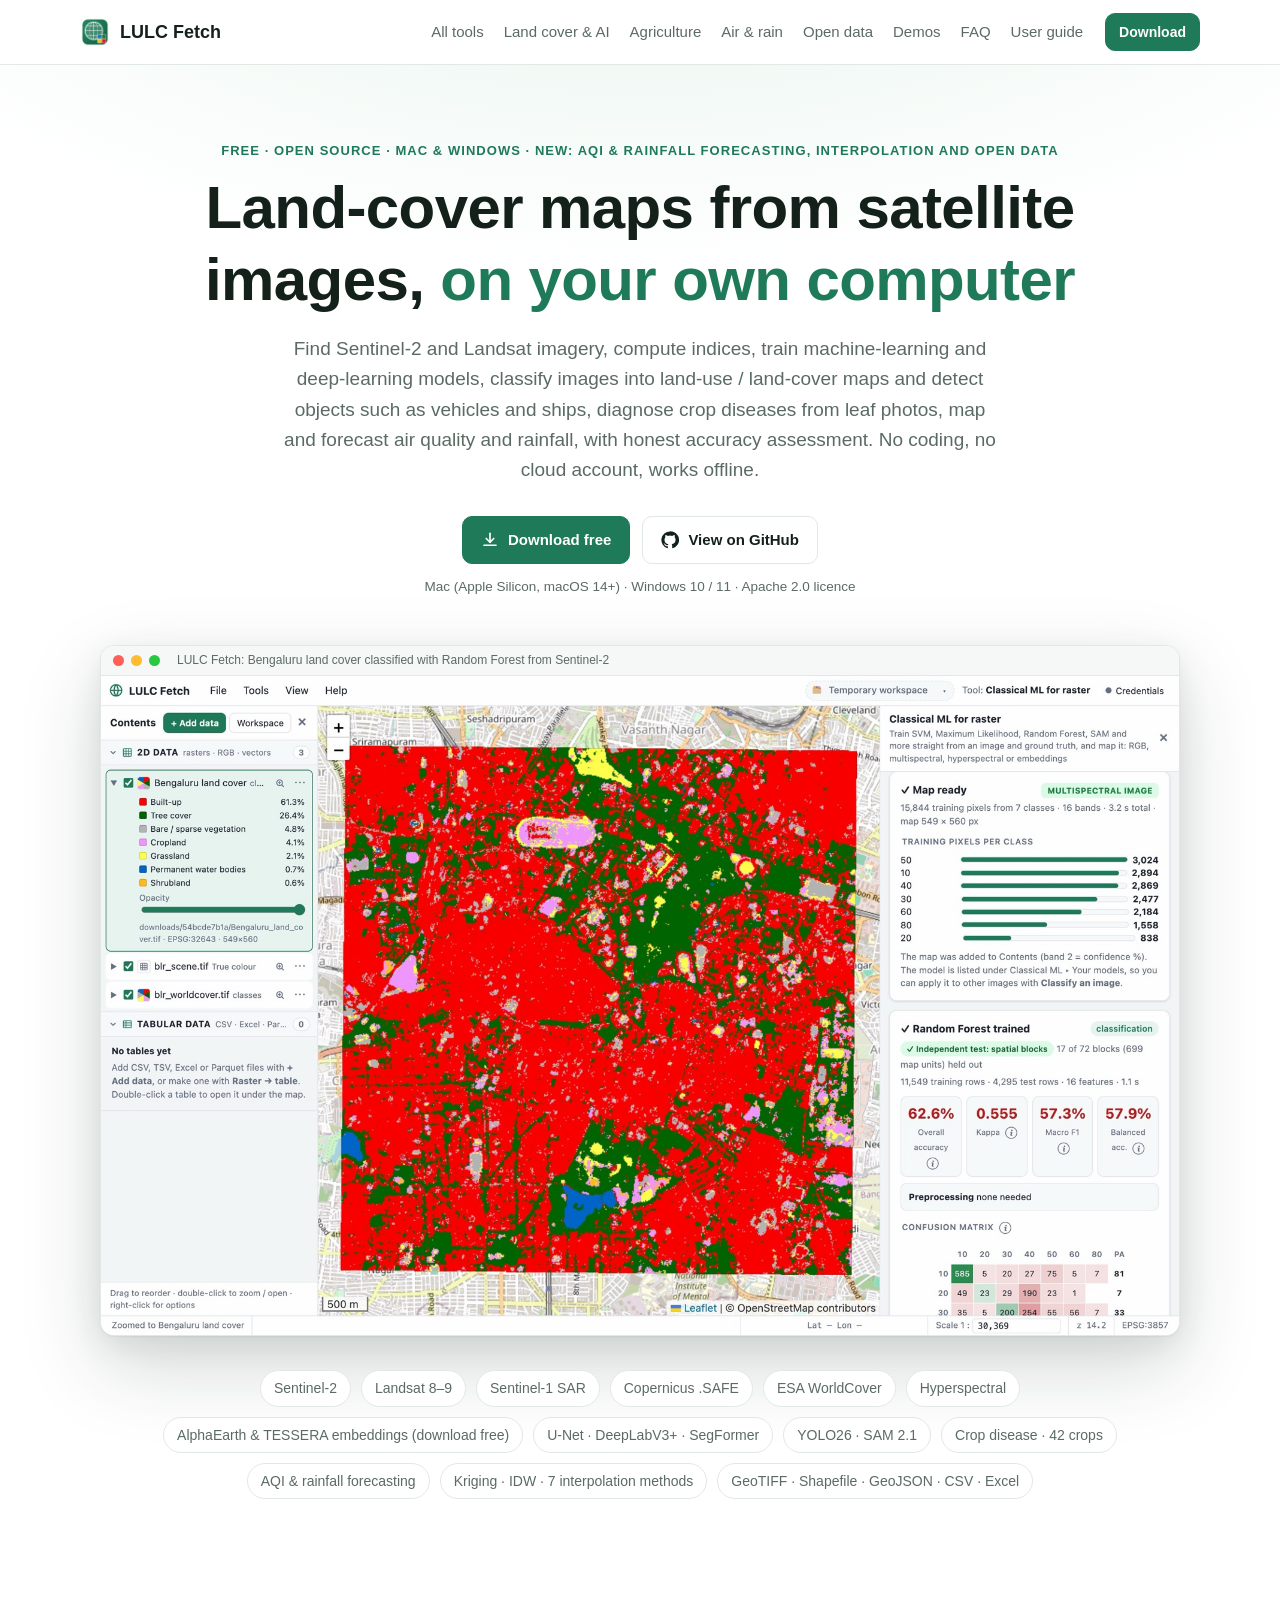
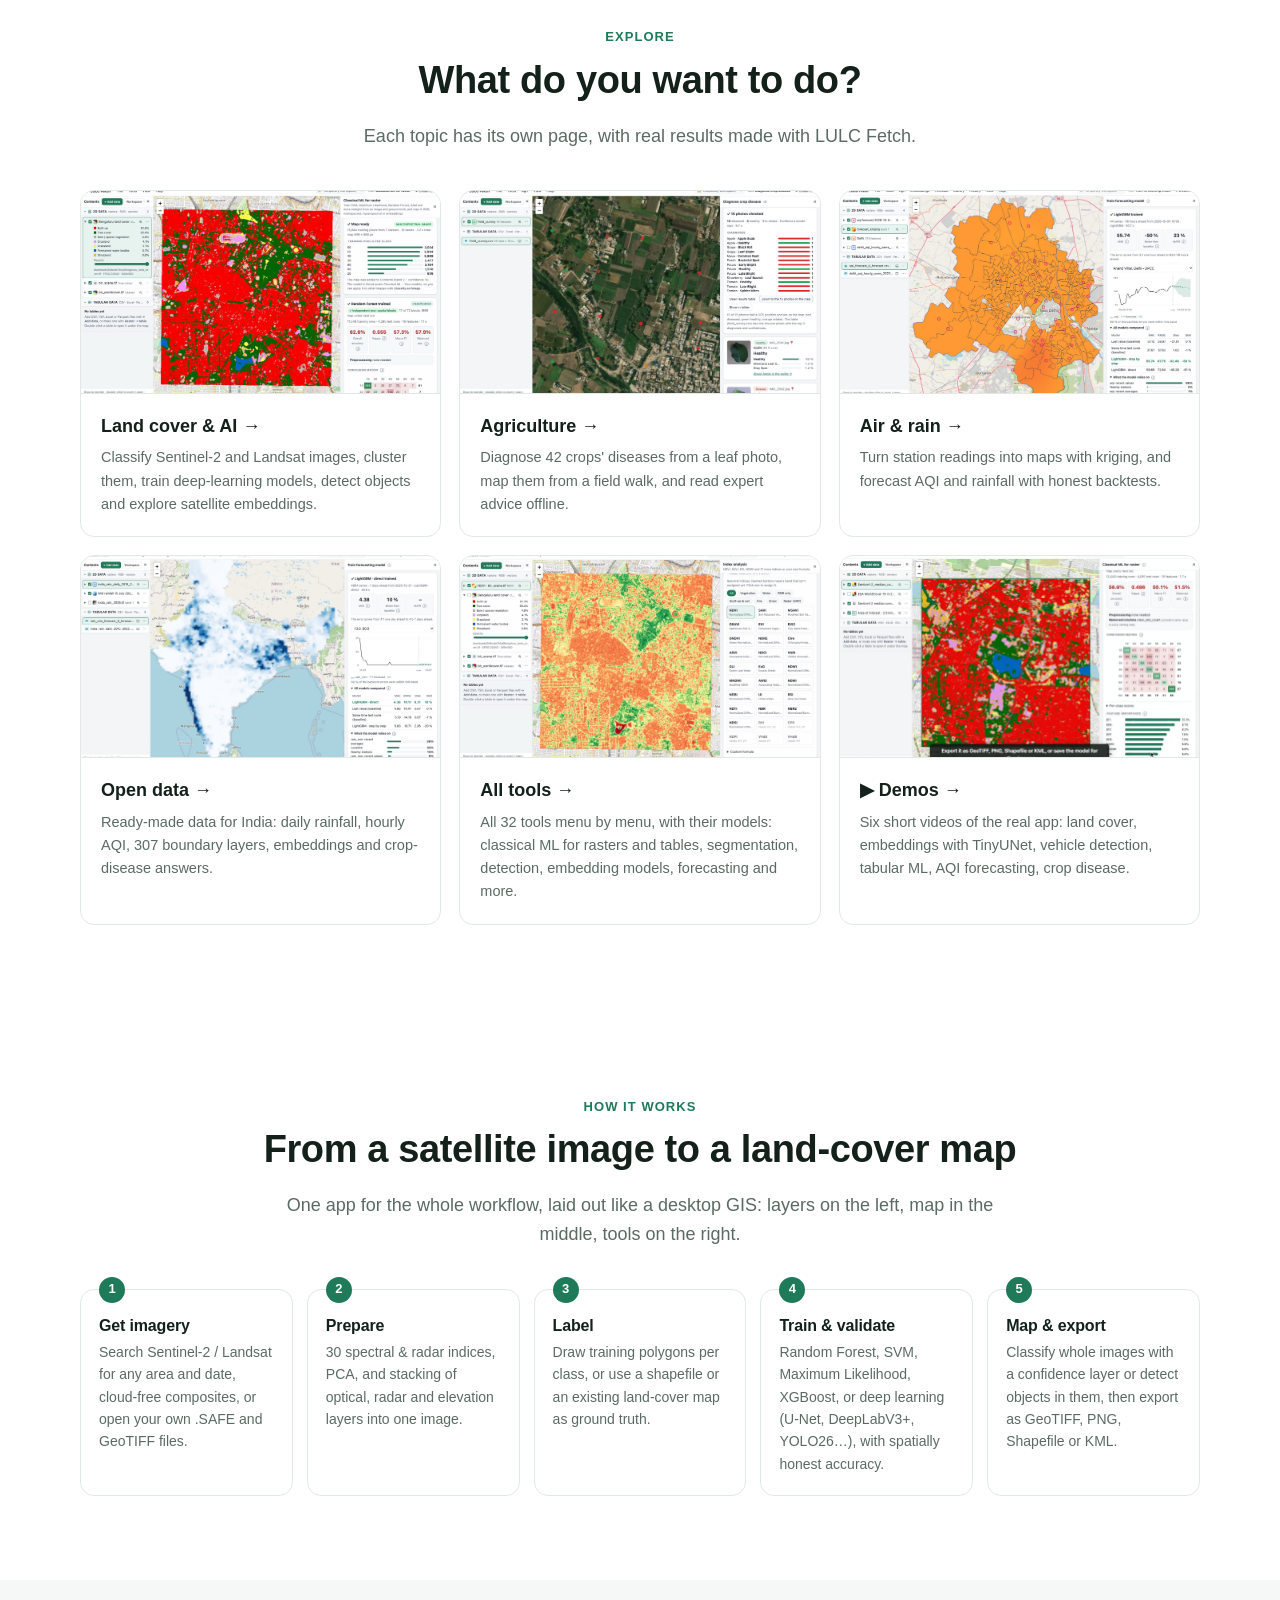
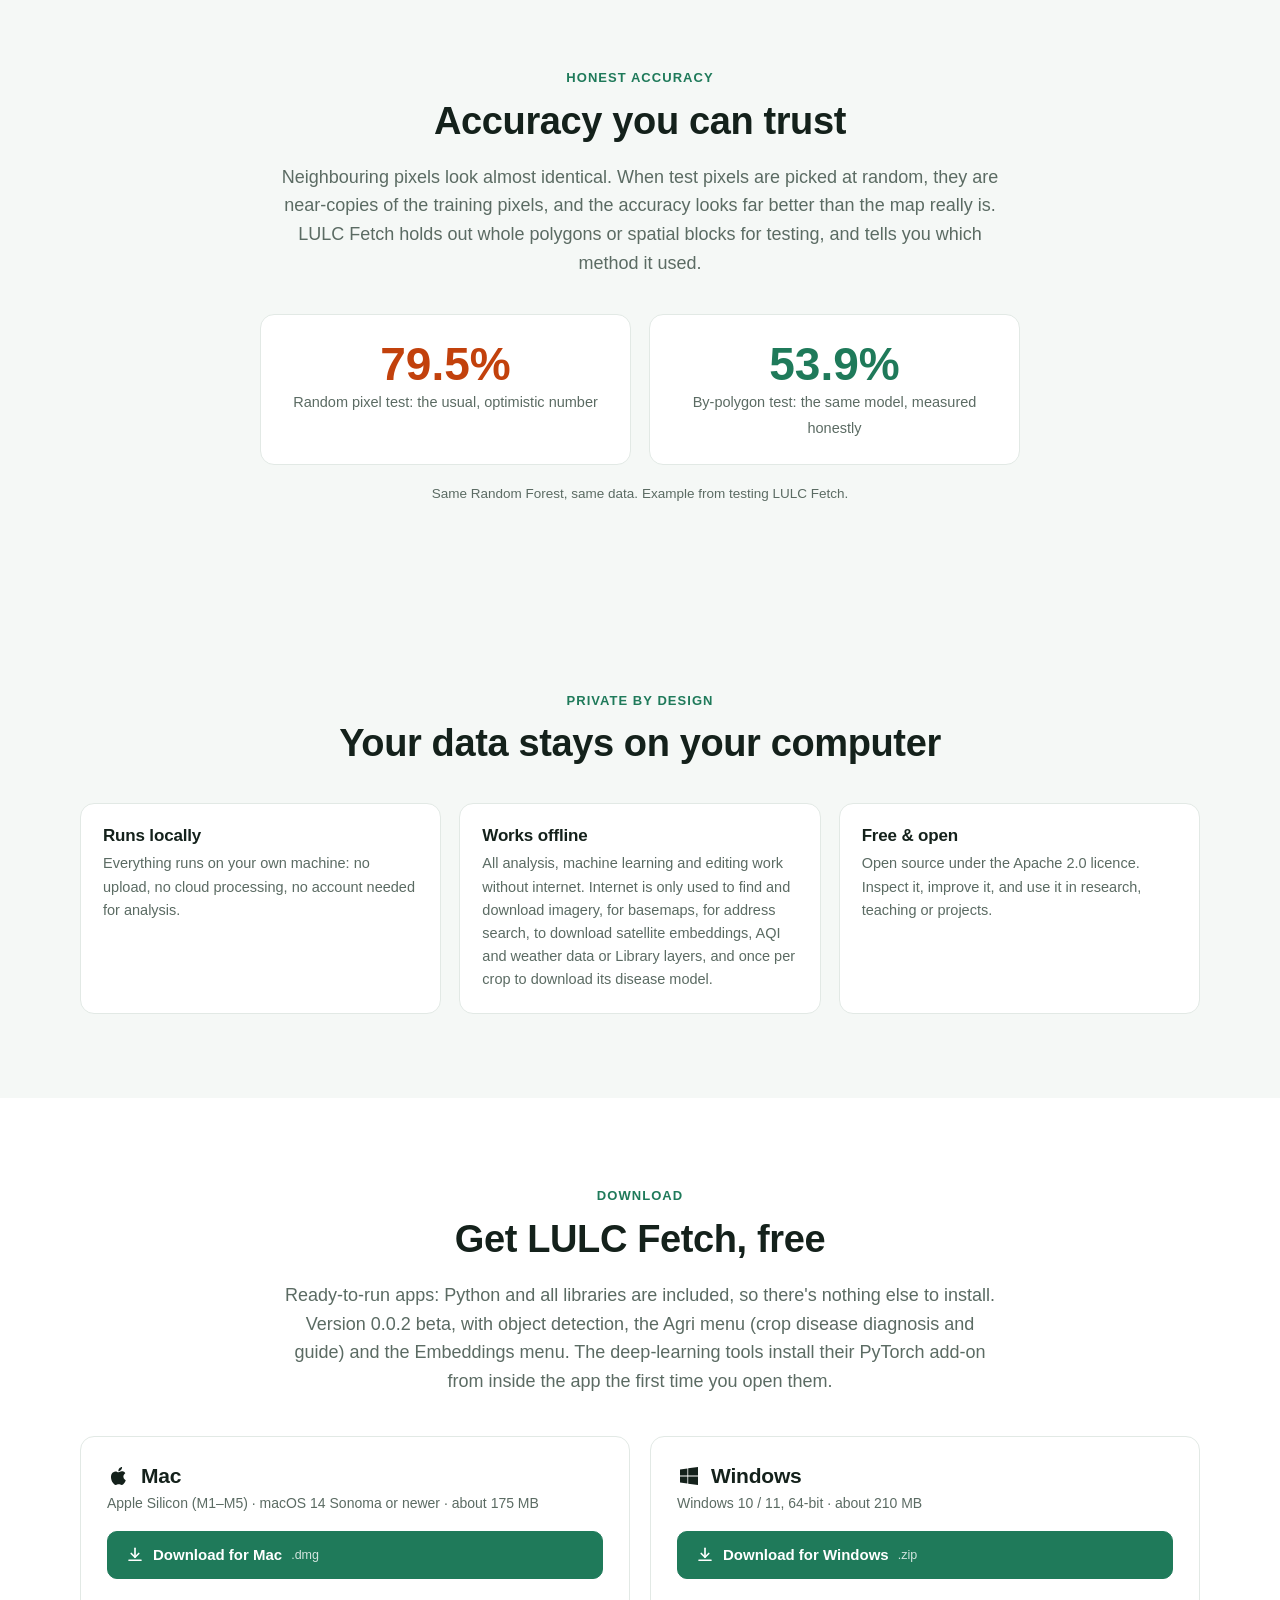
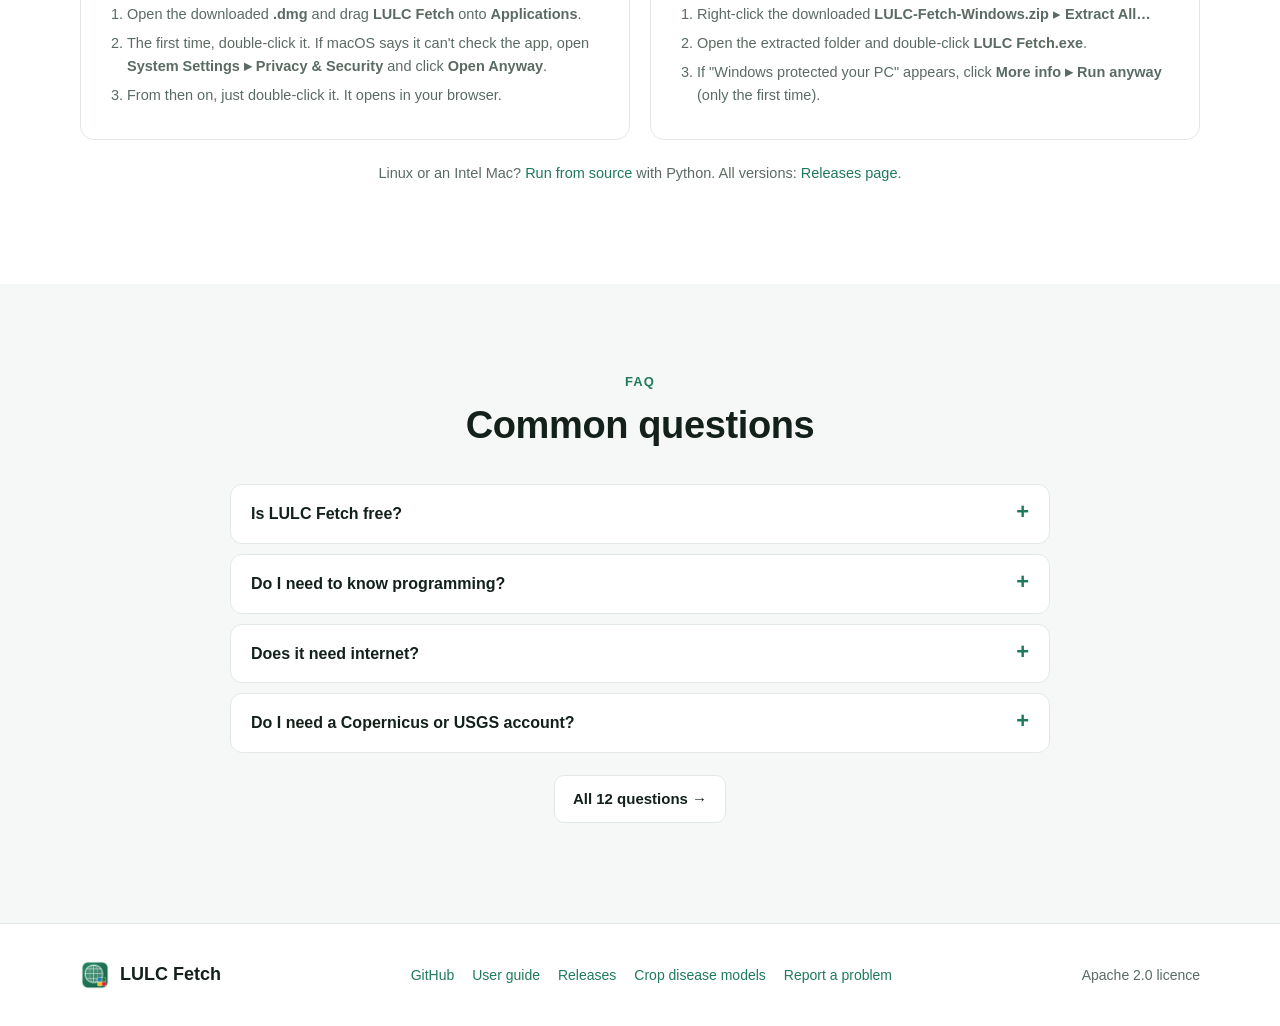
==== commit 962d93a7: "Website: All tools page, demo videos - All tools: all 32 tools menu by menu with their models, from " ====
--- a/site/index.html
+++ b/site/index.html
@@ -18,7 +18,7 @@
   <div class="wrap">
     <a class="brand" href="index.html"><img src="assets/icon.png" alt="">LULC Fetch</a>
     <div class="links" id="nav-links">
-      <a href="features.html">Features</a><a href="mapping.html">Land cover &amp; AI</a><a href="agriculture.html">Agriculture</a><a href="air.html">Air &amp; rain</a><a href="data.html">Open data</a><a href="faq.html">FAQ</a>
+      <a href="tools.html">All tools</a><a href="mapping.html">Land cover &amp; AI</a><a href="agriculture.html">Agriculture</a><a href="air.html">Air &amp; rain</a><a href="data.html">Open data</a><a href="demos.html">Demos</a><a href="faq.html">FAQ</a>
       <a href="https://github.com/agritechixr/lulc-fetch/blob/main/docs/USER_GUIDE.md">User guide</a>
     </div>
     <a class="btn small primary" href="#download">Download</a>
@@ -63,8 +63,8 @@
       <a class="tile" href="agriculture.html"><img src="assets/agri.jpg" alt="" loading="lazy" width="1800" height="1100"><span class="tile-txt"><b>Agriculture <span aria-hidden="true">→</span></b><span>Diagnose 42 crops' diseases from a leaf photo, map them from a field walk, and read expert advice offline.</span></span></a>
       <a class="tile" href="air.html"><img src="assets/forecast-delhi.jpg" alt="" loading="lazy" width="1800" height="1100"><span class="tile-txt"><b>Air &amp; rain <span aria-hidden="true">→</span></b><span>Turn station readings into maps with kriging, and forecast AQI and rainfall with honest backtests.</span></span></a>
       <a class="tile" href="data.html"><img src="assets/forecast-rain.jpg" alt="" loading="lazy" width="1800" height="1100"><span class="tile-txt"><b>Open data <span aria-hidden="true">→</span></b><span>Ready-made data for India: daily rainfall, hourly AQI, 307 boundary layers, embeddings and crop-disease answers.</span></span></a>
-      <a class="tile" href="features.html"><img src="assets/ndvi.jpg" alt="" loading="lazy" width="1800" height="1100"><span class="tile-txt"><b>All features <span aria-hidden="true">→</span></b><span>Imagery search, 30 indices, PCA, 16 ML models, tables, projects and export, at a glance.</span></span></a>
-      <a class="tile text" href="faq.html"><span class="tile-txt"><b>Questions <span aria-hidden="true">→</span></b><span>Is it free? Does it need internet? Which models are included? How good are the forecasts? All the answers in one place.</span></span></a>
+      <a class="tile" href="tools.html"><img src="assets/ndvi.jpg" alt="" loading="lazy" width="1800" height="1100"><span class="tile-txt"><b>All tools <span aria-hidden="true">→</span></b><span>All 32 tools menu by menu, with their models: classical ML for rasters and tables, segmentation, detection, embedding models, forecasting and more.</span></span></a>
+      <a class="tile" href="demos.html"><img src="assets/demos/landcover.jpg" alt="" loading="lazy" width="1440" height="900" onerror="this.src='assets/demos/embeddings.jpg'"><span class="tile-txt"><b>▶ Demos <span aria-hidden="true">→</span></b><span>Six short videos of the real app: land cover, embeddings with TinyUNet, vehicle detection, tabular ML, AQI forecasting, crop disease.</span></span></a>
     </div>
   </div>
 </section>
--- a/site/assets/site.css
+++ b/site/assets/site.css
@@ -220,3 +220,33 @@
   nav.open .links a:last-child { border-bottom: 0; }
 }
 @media (max-width: 620px) { .tiles { grid-template-columns: 1fr; } }
+
+/* all tools page */
+.tgroup { margin-top: 64px; }
+.thead { border-left: 4px solid var(--accent); padding-left: 16px; margin-bottom: 20px; }
+.thead h2 { font-size: clamp(22px, 2.6vw, 30px); }
+.thead .where { display: inline-block; margin-top: 6px; font-size: 13px; font-weight: 650; color: var(--accent); }
+.thead p { margin: 6px 0 0; color: var(--muted); max-width: 820px; }
+.tgrid { display: grid; grid-template-columns: repeat(2, 1fr); gap: 16px; }
+.tcard { background: var(--panel); border: 1px solid var(--border); border-radius: var(--radius); padding: 20px 22px; }
+.tcard h3 { font-size: 17px; margin-bottom: 6px; }
+.tcard p { margin: 0; color: var(--muted); font-size: 14.5px; }
+.tcard p.where { font-size: 12.5px; color: var(--accent); margin-bottom: 4px; }
+.tcard p.small { font-size: 13px; margin-top: 8px; }
+.tcard dl { display: grid; grid-template-columns: auto 1fr; gap: 4px 12px; margin: 12px 0 0; font-size: 13.5px; }
+.tcard dt { color: var(--text); font-weight: 600; }
+.tcard dd { margin: 0; color: var(--muted); }
+.mchips { display: flex; flex-wrap: wrap; gap: 6px; margin-top: 12px; }
+.mchips span { font-size: 12.5px; padding: 3px 10px; border-radius: 999px; background: var(--accent-2); color: var(--accent); font-weight: 600; }
+.mchips span small { font-weight: 500; opacity: .8; }
+@media (max-width: 900px) { .tgrid { grid-template-columns: 1fr; } }
+
+/* demos page */
+.demos { display: grid; grid-template-columns: 1fr; gap: 56px; margin-top: 44px; }
+.demo { display: grid; grid-template-columns: 1.6fr 1fr; gap: 32px; align-items: start; }
+.demo video { width: 100%; height: auto; border-radius: var(--radius); border: 1px solid var(--border); box-shadow: var(--shadow); background: #000; aspect-ratio: 16 / 10; }
+.demo h3 { font-size: 22px; margin-bottom: 8px; }
+.demo p { color: var(--muted); margin: 0 0 10px; }
+.demo ol { color: var(--muted); padding-left: 20px; margin: 0; font-size: 14.5px; }
+.demo .meta { font-size: 13px; color: var(--muted); margin-top: 10px; }
+@media (max-width: 900px) { .demo { grid-template-columns: 1fr; gap: 14px; } }
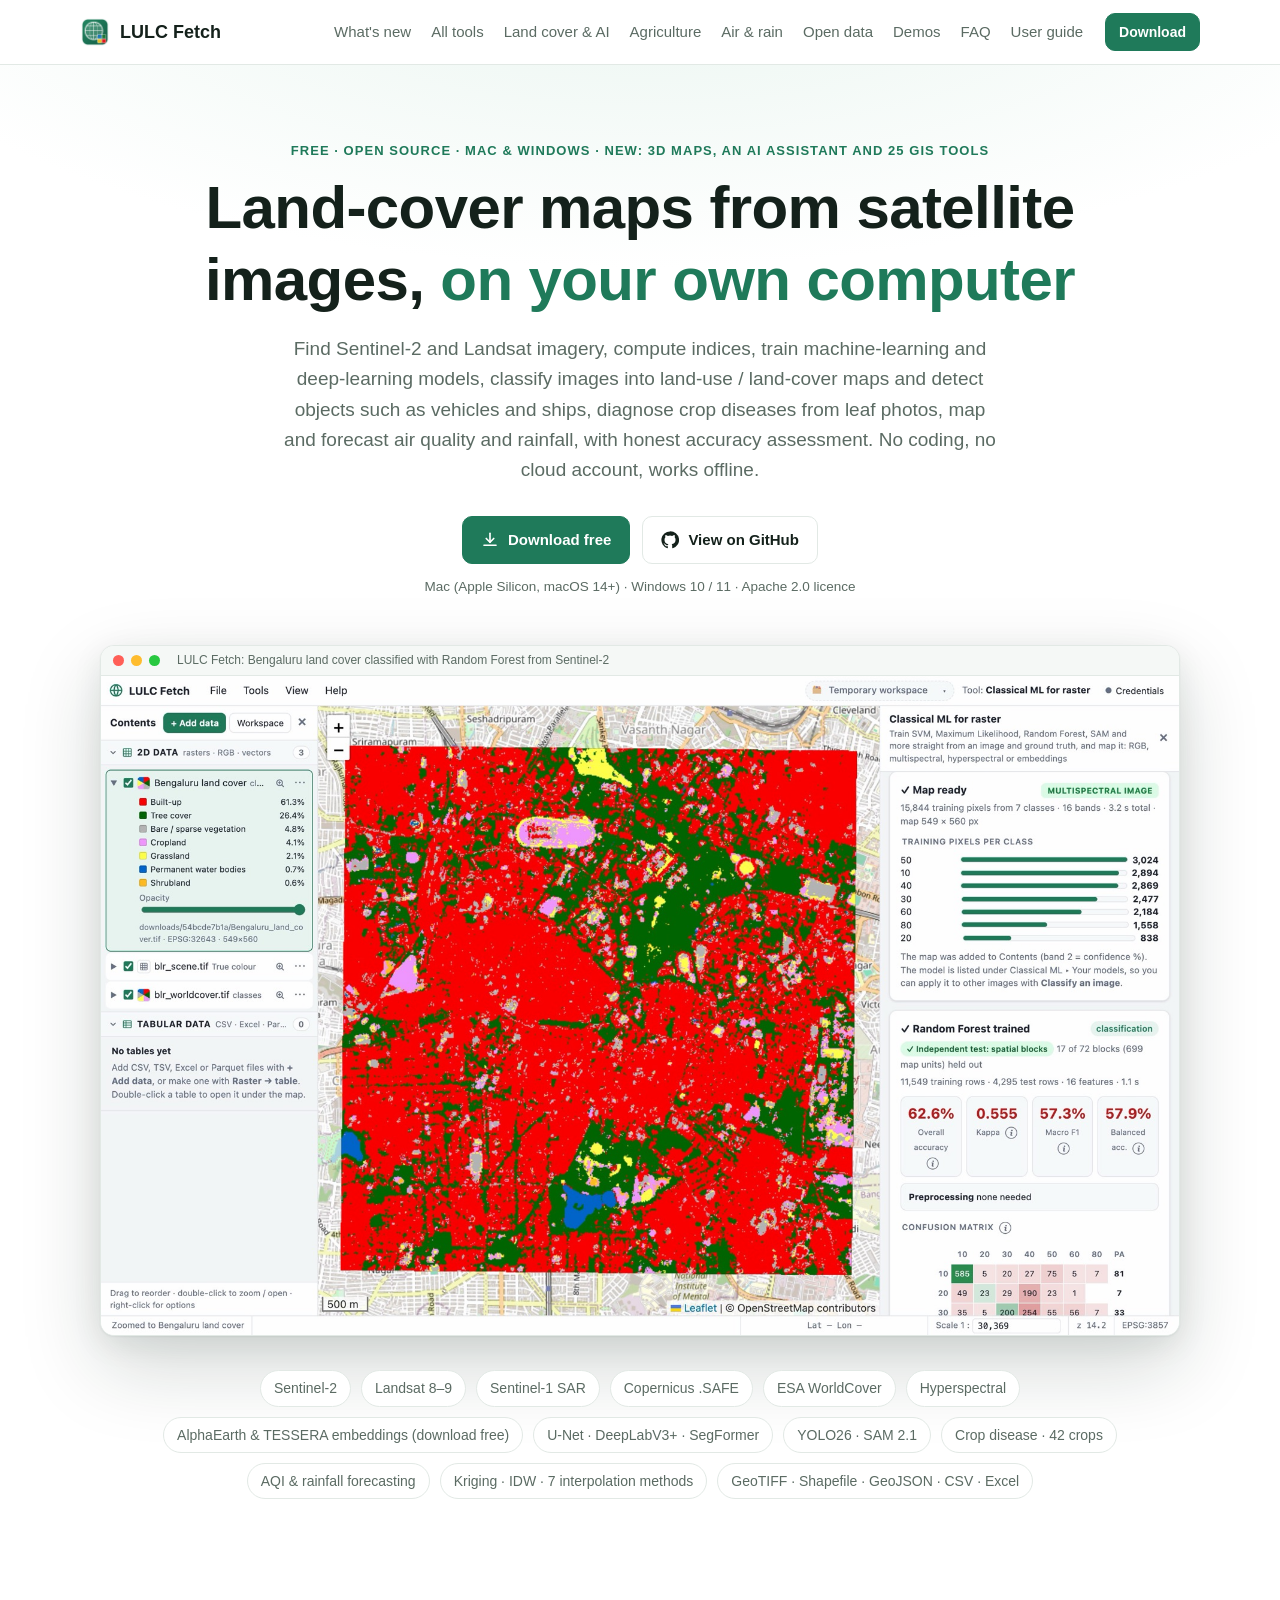
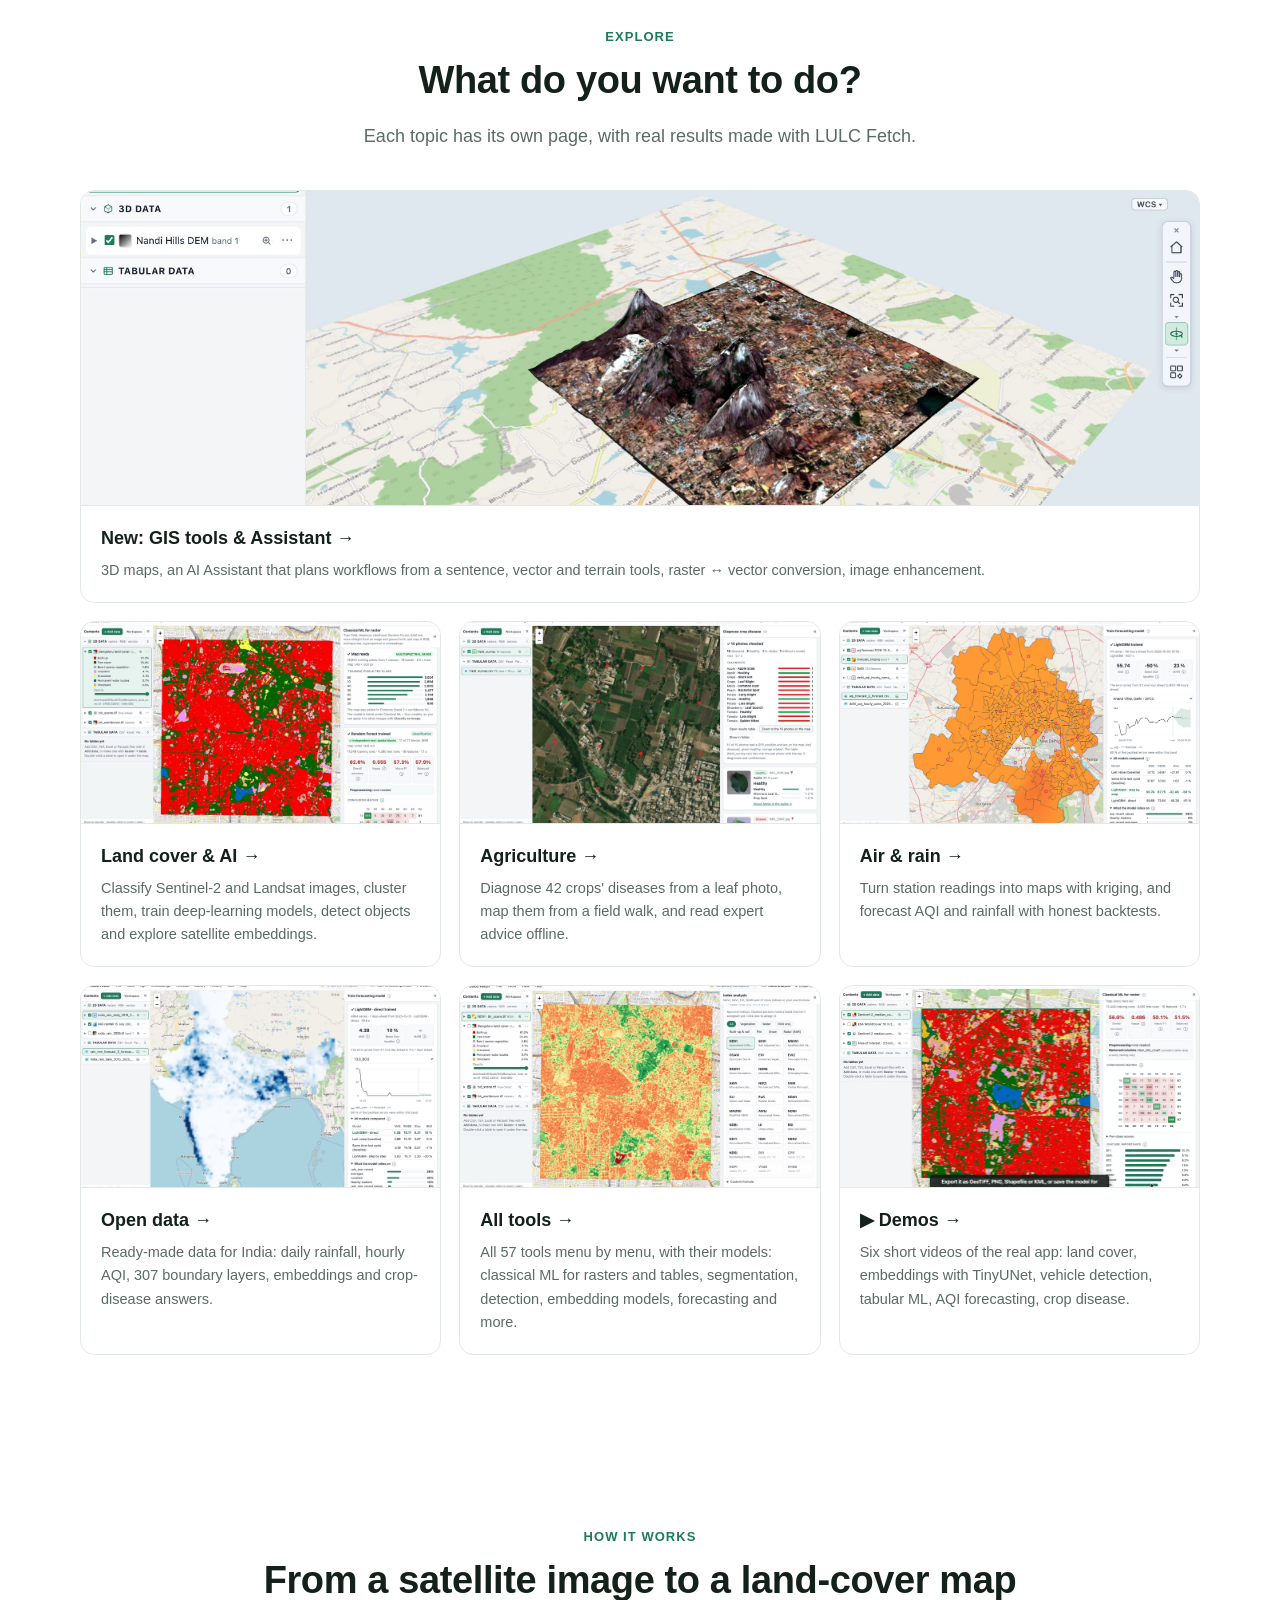
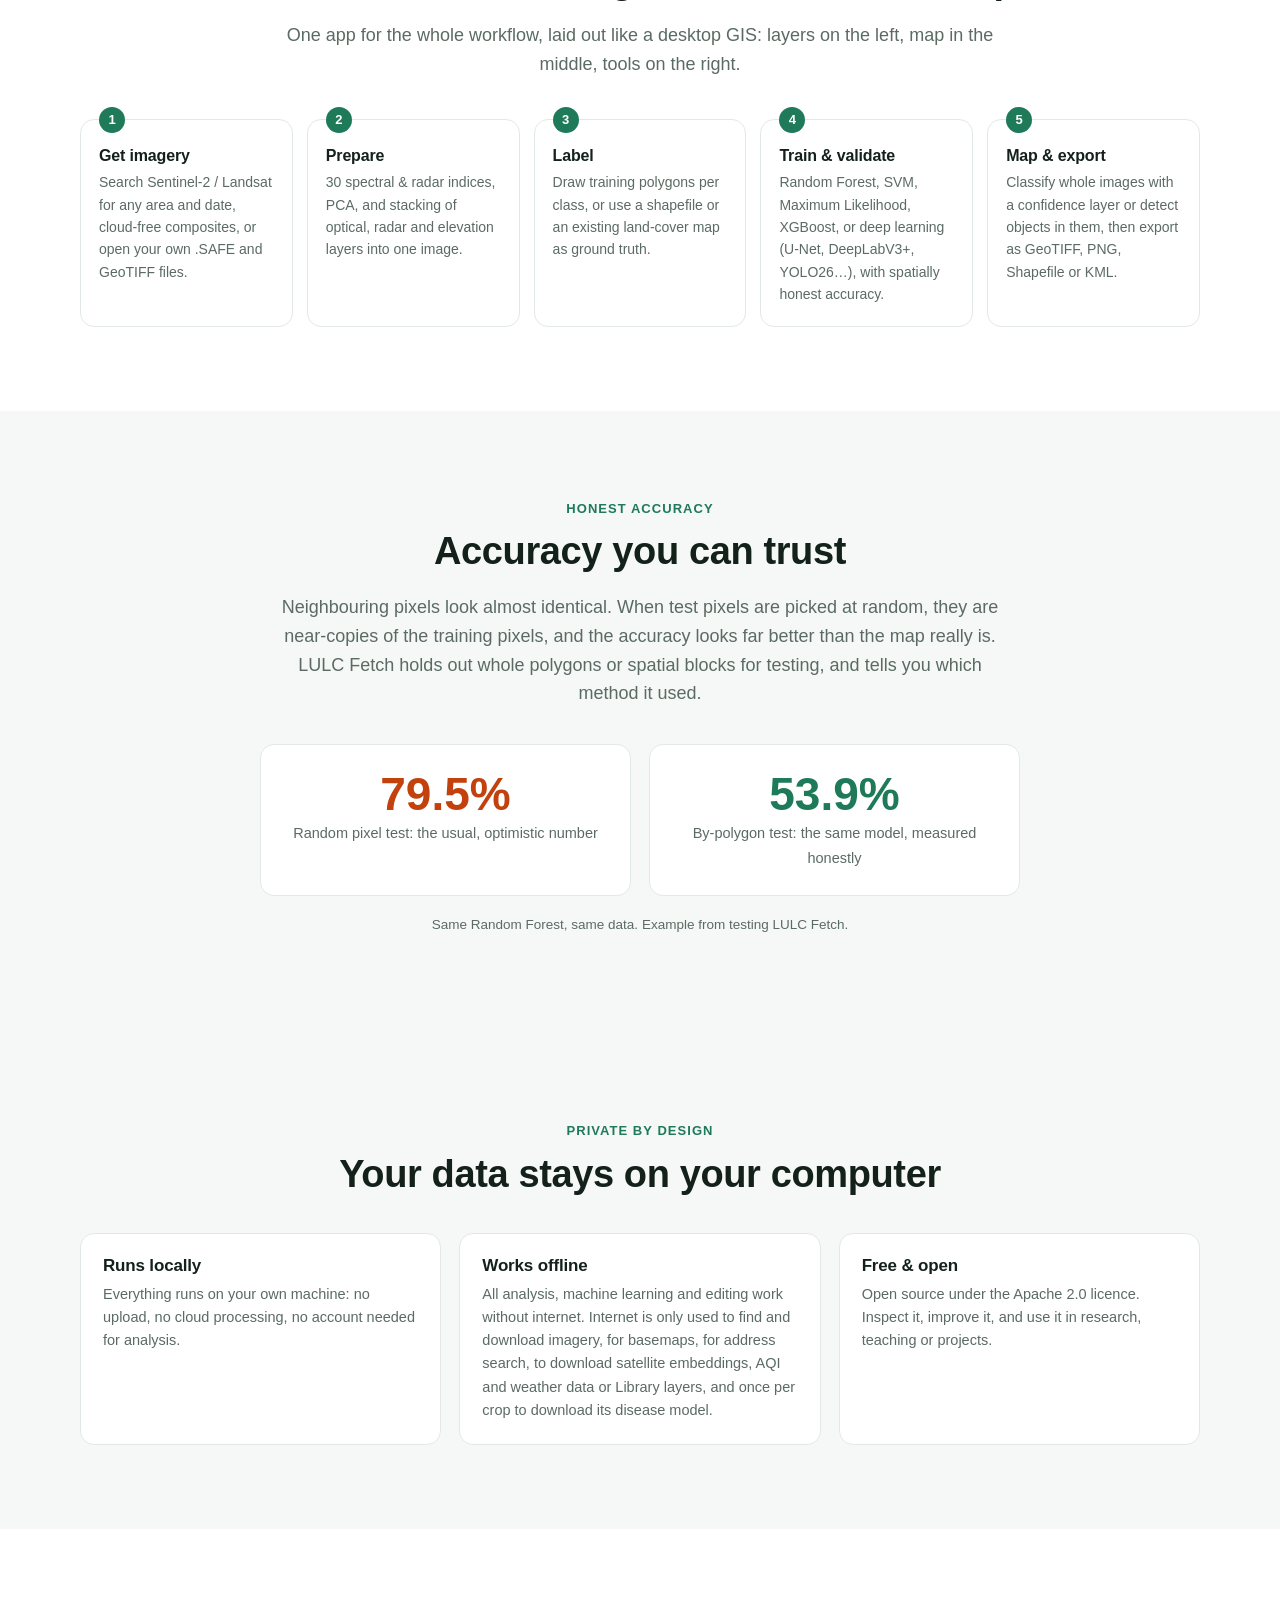
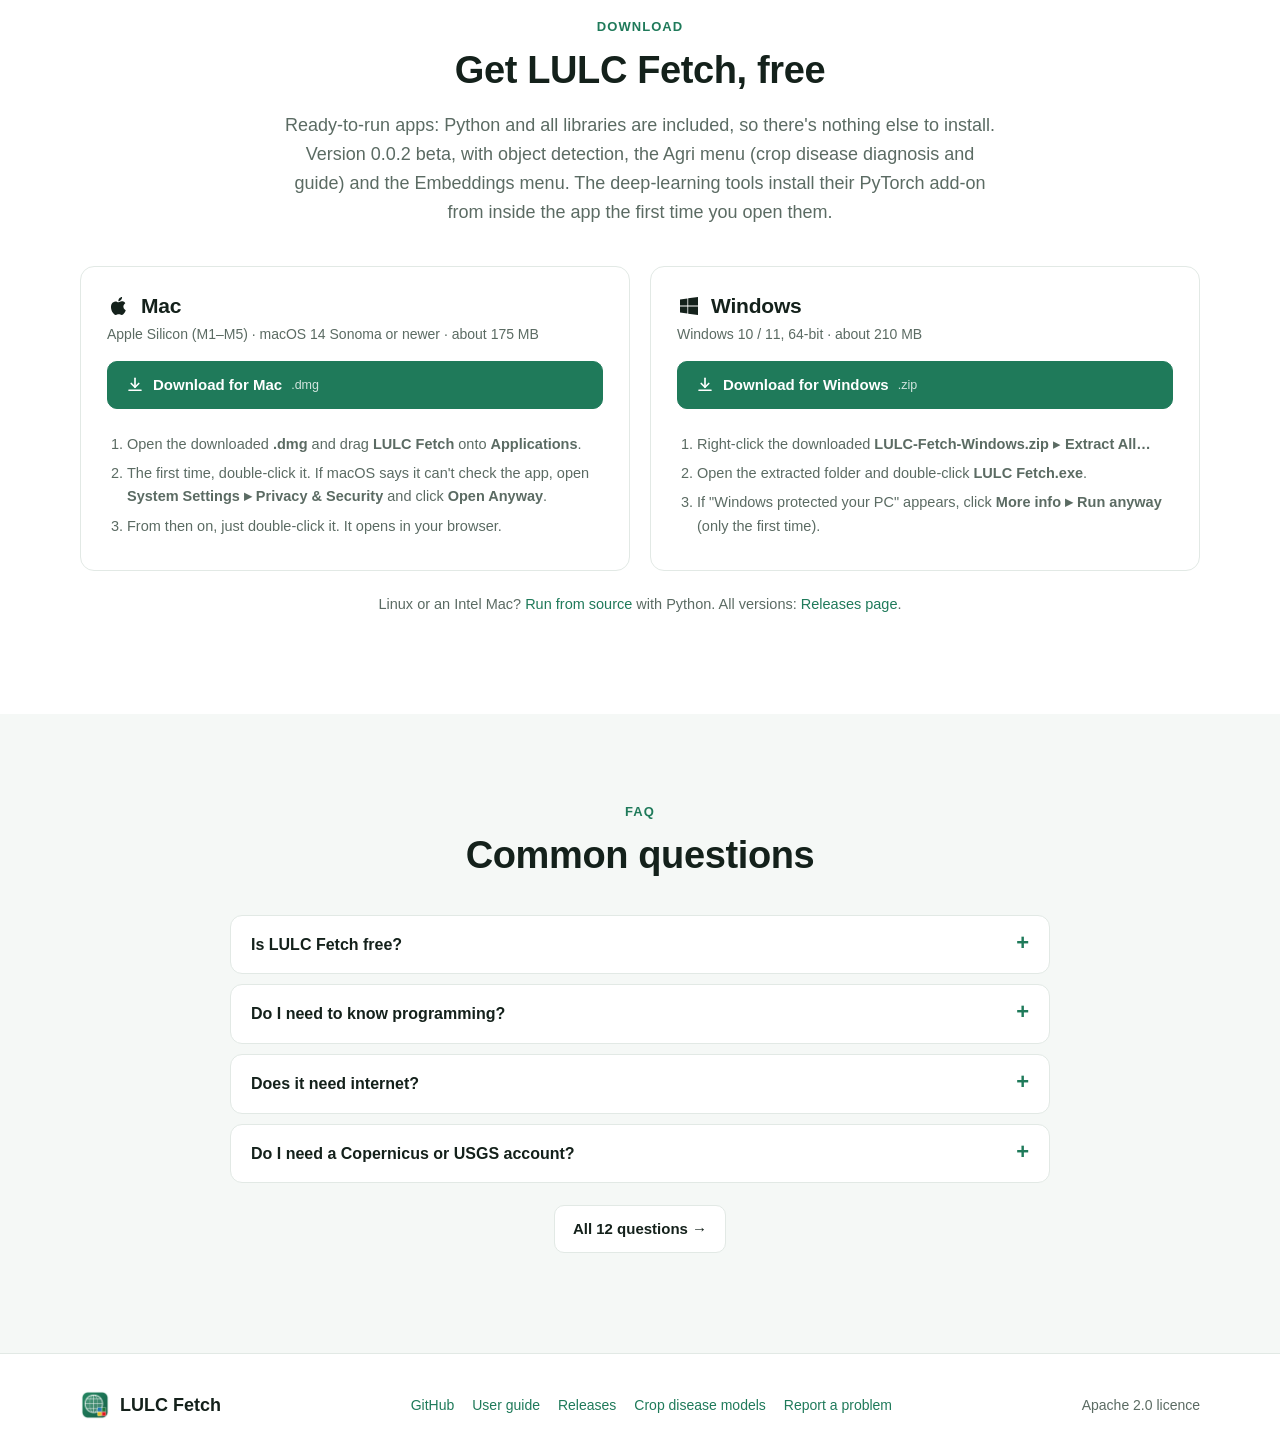
==== commit b695bcaf: "Website: What's new page with screenshots of 3D maps, the Assistant and the new GIS tools Co-Authore" ====
--- a/site/index.html
+++ b/site/index.html
@@ -18,7 +18,7 @@
   <div class="wrap">
     <a class="brand" href="index.html"><img src="assets/icon.png" alt="">LULC Fetch</a>
     <div class="links" id="nav-links">
-      <a href="tools.html">All tools</a><a href="mapping.html">Land cover &amp; AI</a><a href="agriculture.html">Agriculture</a><a href="air.html">Air &amp; rain</a><a href="data.html">Open data</a><a href="demos.html">Demos</a><a href="faq.html">FAQ</a>
+      <a href="gis.html">What's new</a><a href="tools.html">All tools</a><a href="mapping.html">Land cover &amp; AI</a><a href="agriculture.html">Agriculture</a><a href="air.html">Air &amp; rain</a><a href="data.html">Open data</a><a href="demos.html">Demos</a><a href="faq.html">FAQ</a>
       <a href="https://github.com/agritechixr/lulc-fetch/blob/main/docs/USER_GUIDE.md">User guide</a>
     </div>
     <a class="btn small primary" href="#download">Download</a>
@@ -28,7 +28,7 @@
 
 <header class="hero center">
   <div class="wrap">
-    <span class="eyebrow">Free · Open source · Mac &amp; Windows · <b>New: AQI &amp; rainfall forecasting, interpolation and open data</b></span>
+    <span class="eyebrow">Free · Open source · Mac &amp; Windows · <b>New: <a href="gis.html">3D maps, an AI Assistant and 25 GIS tools</a></b></span>
     <h1>Land-cover maps from satellite images, <span>on your own computer</span></h1>
     <p class="lead">Find Sentinel-2 and Landsat imagery, compute indices, train machine-learning and deep-learning models, classify images into land-use / land-cover maps and detect objects such as vehicles and ships, diagnose crop diseases from leaf photos, map and forecast air quality and rainfall, with honest accuracy assessment. No coding, no cloud account, works offline.</p>
     <div class="cta">
@@ -59,11 +59,12 @@
       <p class="lead">Each topic has its own page, with real results made with LULC Fetch.</p>
     </div>
     <div class="tiles">
+      <a class="tile" href="gis.html" style="grid-column:1/-1"><img src="assets/map3d.jpg" alt="" loading="lazy" width="1800" height="1100" style="aspect-ratio:32/9;object-position:center 62%"><span class="tile-txt"><b>New: GIS tools &amp; Assistant <span aria-hidden="true">→</span></b><span>3D maps, an AI Assistant that plans workflows from a sentence, vector and terrain tools, raster ↔ vector conversion, image enhancement.</span></span></a>
       <a class="tile" href="mapping.html"><img src="assets/hero.jpg" alt="" loading="lazy" width="1800" height="1100"><span class="tile-txt"><b>Land cover &amp; AI <span aria-hidden="true">→</span></b><span>Classify Sentinel-2 and Landsat images, cluster them, train deep-learning models, detect objects and explore satellite embeddings.</span></span></a>
       <a class="tile" href="agriculture.html"><img src="assets/agri.jpg" alt="" loading="lazy" width="1800" height="1100"><span class="tile-txt"><b>Agriculture <span aria-hidden="true">→</span></b><span>Diagnose 42 crops' diseases from a leaf photo, map them from a field walk, and read expert advice offline.</span></span></a>
       <a class="tile" href="air.html"><img src="assets/forecast-delhi.jpg" alt="" loading="lazy" width="1800" height="1100"><span class="tile-txt"><b>Air &amp; rain <span aria-hidden="true">→</span></b><span>Turn station readings into maps with kriging, and forecast AQI and rainfall with honest backtests.</span></span></a>
       <a class="tile" href="data.html"><img src="assets/forecast-rain.jpg" alt="" loading="lazy" width="1800" height="1100"><span class="tile-txt"><b>Open data <span aria-hidden="true">→</span></b><span>Ready-made data for India: daily rainfall, hourly AQI, 307 boundary layers, embeddings and crop-disease answers.</span></span></a>
-      <a class="tile" href="tools.html"><img src="assets/ndvi.jpg" alt="" loading="lazy" width="1800" height="1100"><span class="tile-txt"><b>All tools <span aria-hidden="true">→</span></b><span>All 32 tools menu by menu, with their models: classical ML for rasters and tables, segmentation, detection, embedding models, forecasting and more.</span></span></a>
+      <a class="tile" href="tools.html"><img src="assets/ndvi.jpg" alt="" loading="lazy" width="1800" height="1100"><span class="tile-txt"><b>All tools <span aria-hidden="true">→</span></b><span>All 57 tools menu by menu, with their models: classical ML for rasters and tables, segmentation, detection, embedding models, forecasting and more.</span></span></a>
       <a class="tile" href="demos.html"><img src="assets/demos/landcover.jpg" alt="" loading="lazy" width="1440" height="900" onerror="this.src='assets/demos/embeddings.jpg'"><span class="tile-txt"><b>▶ Demos <span aria-hidden="true">→</span></b><span>Six short videos of the real app: land cover, embeddings with TinyUNet, vehicle detection, tabular ML, AQI forecasting, crop disease.</span></span></a>
     </div>
   </div>
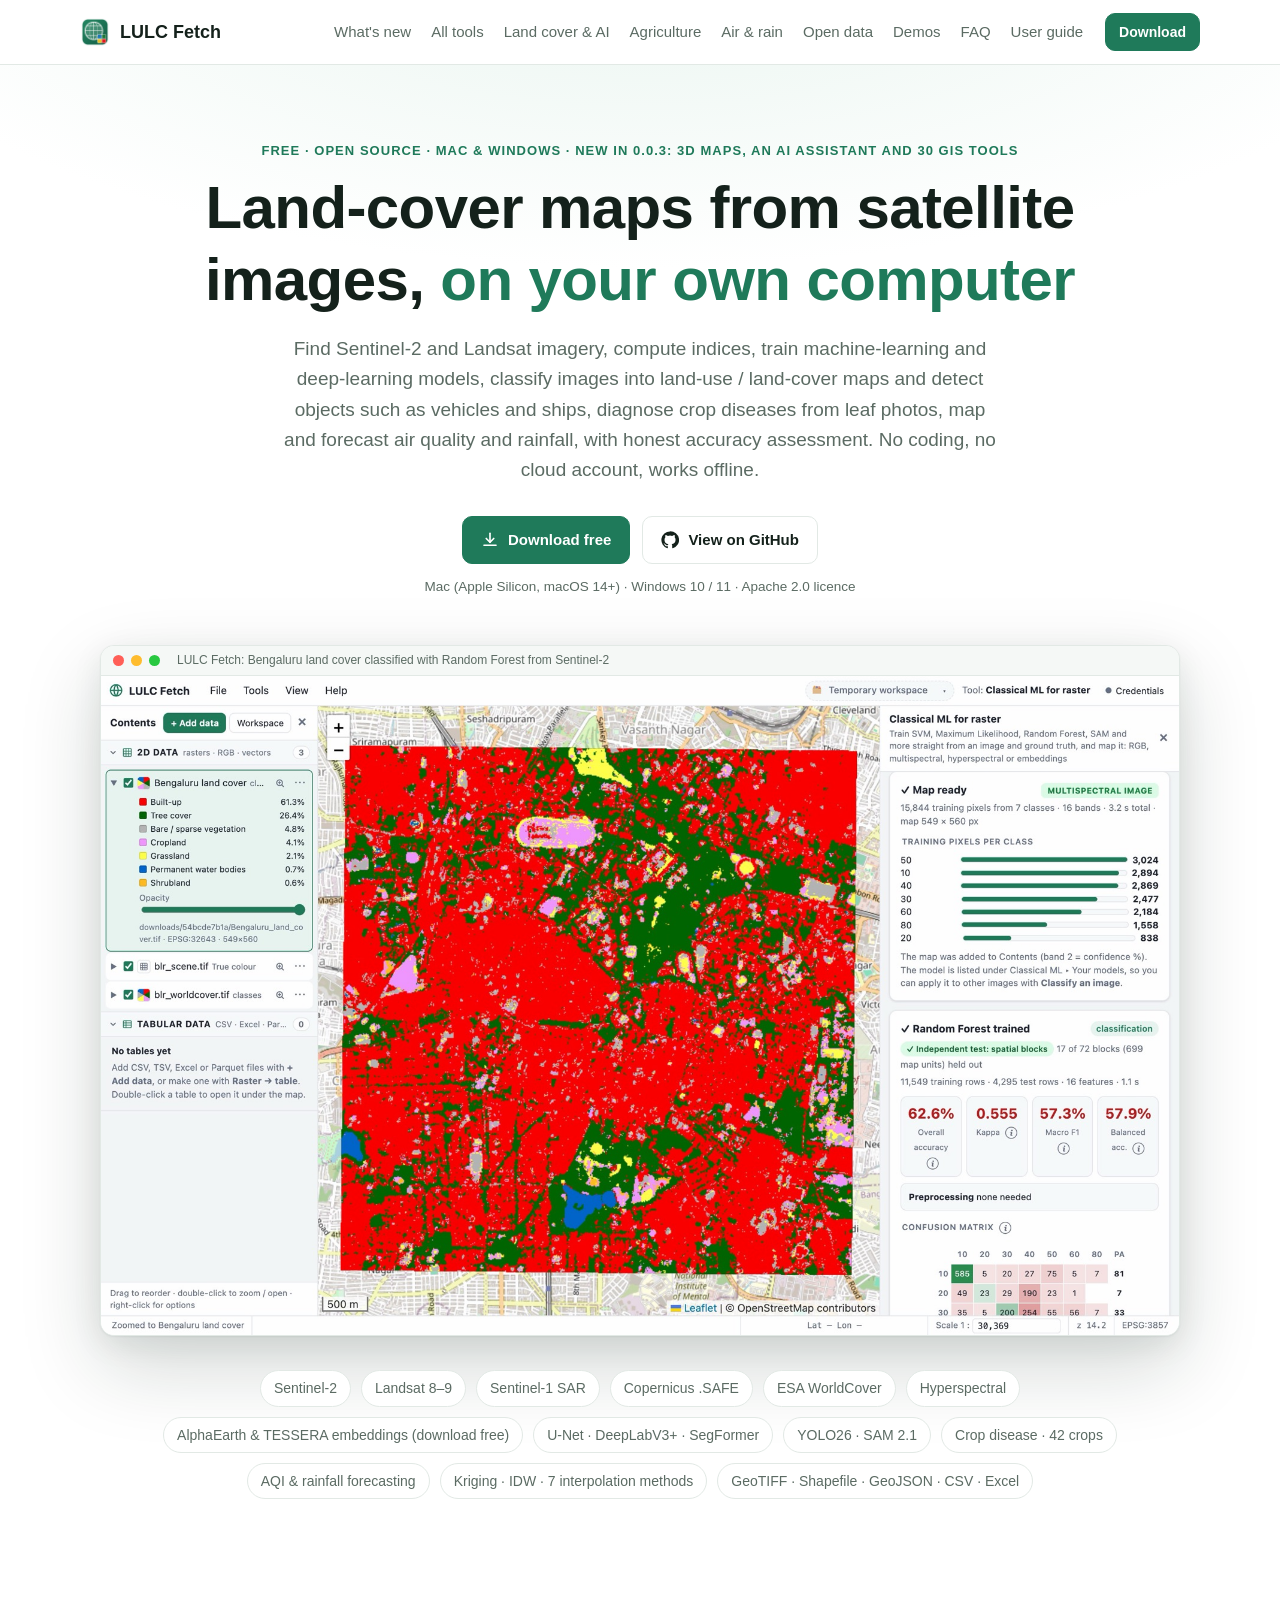
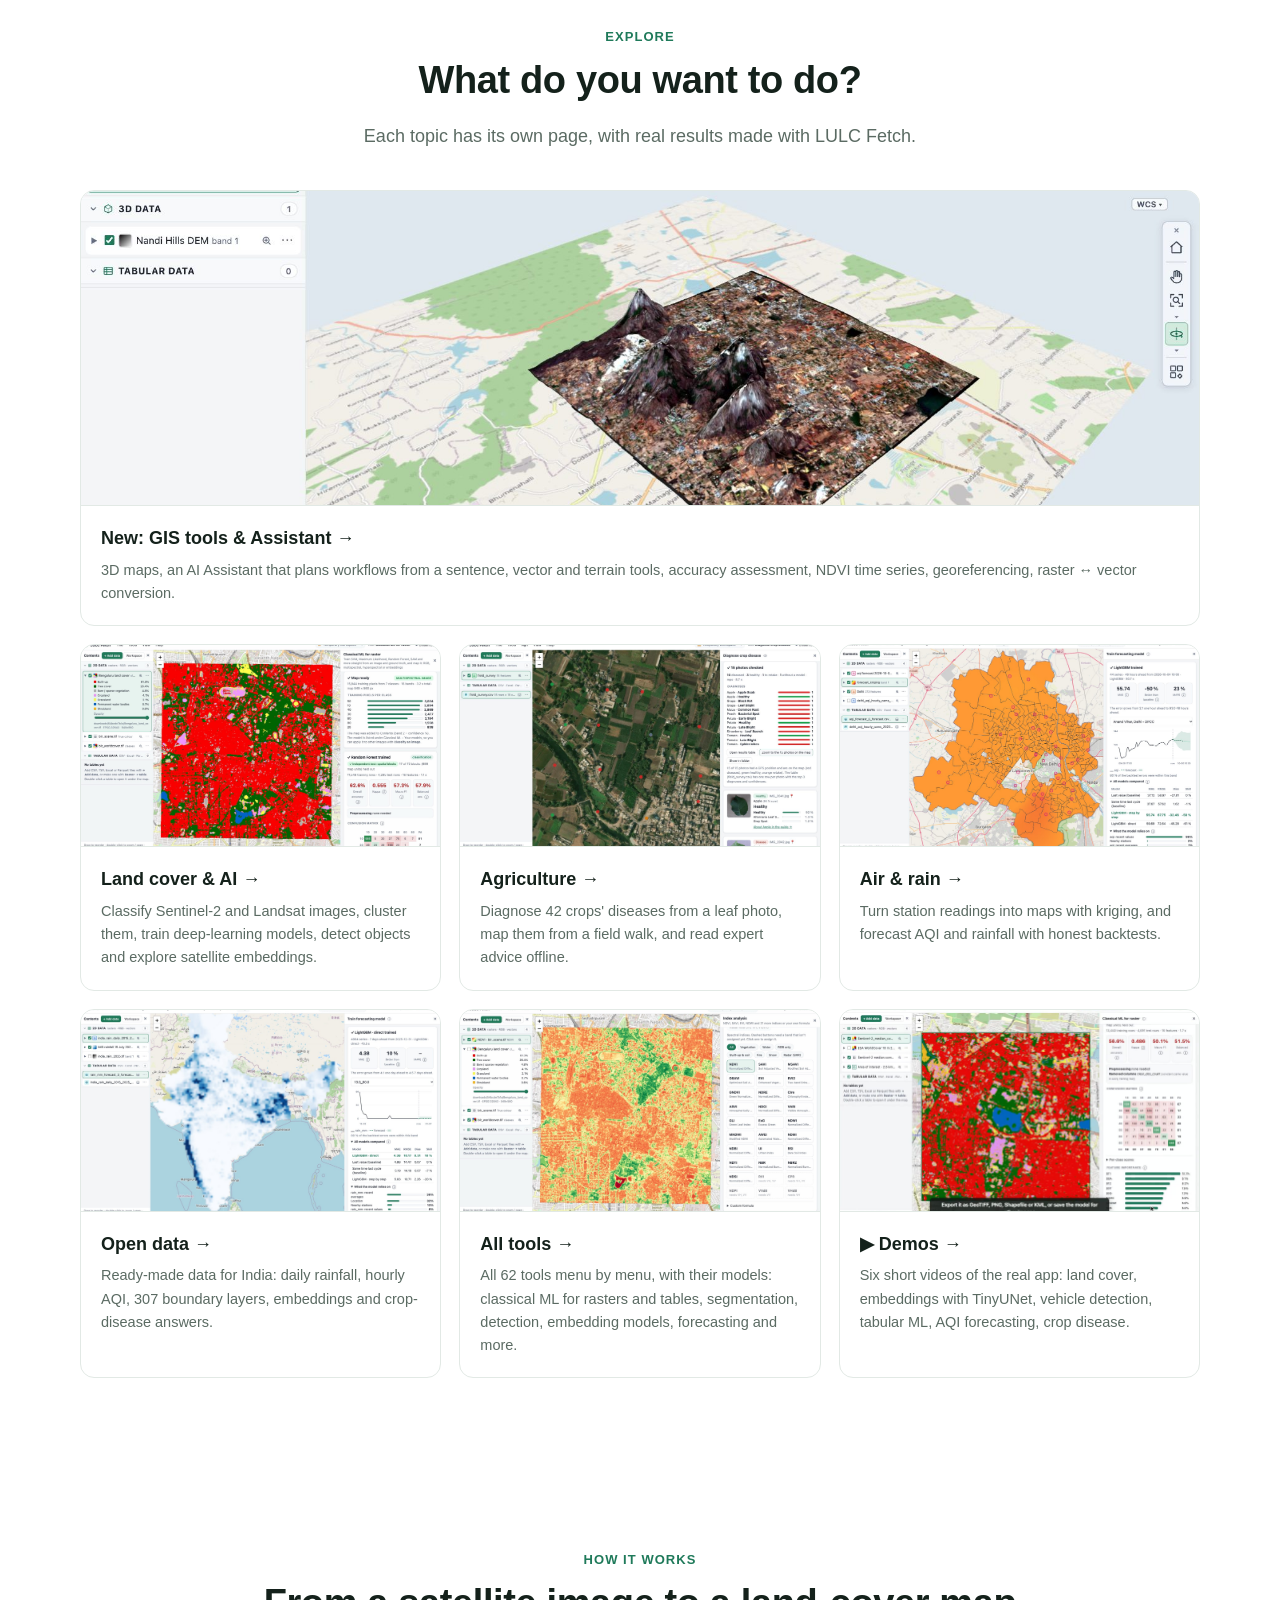
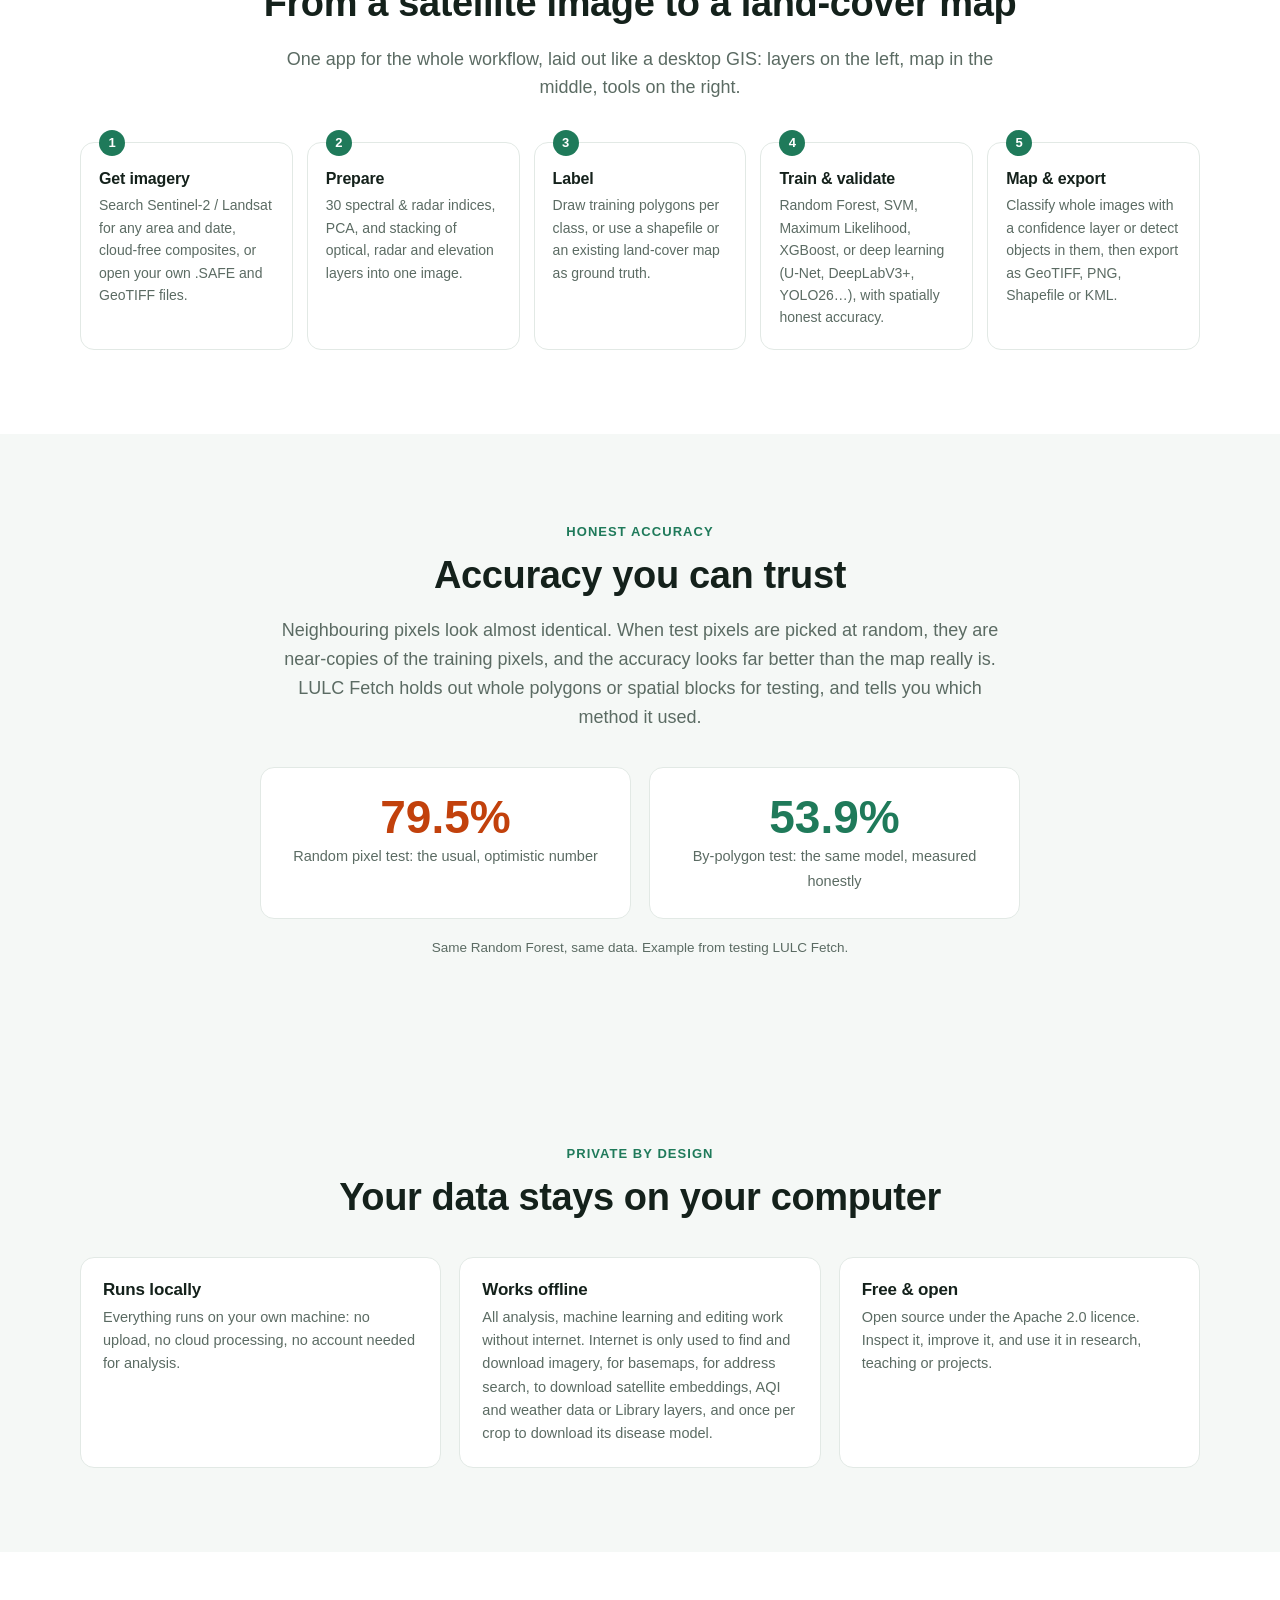
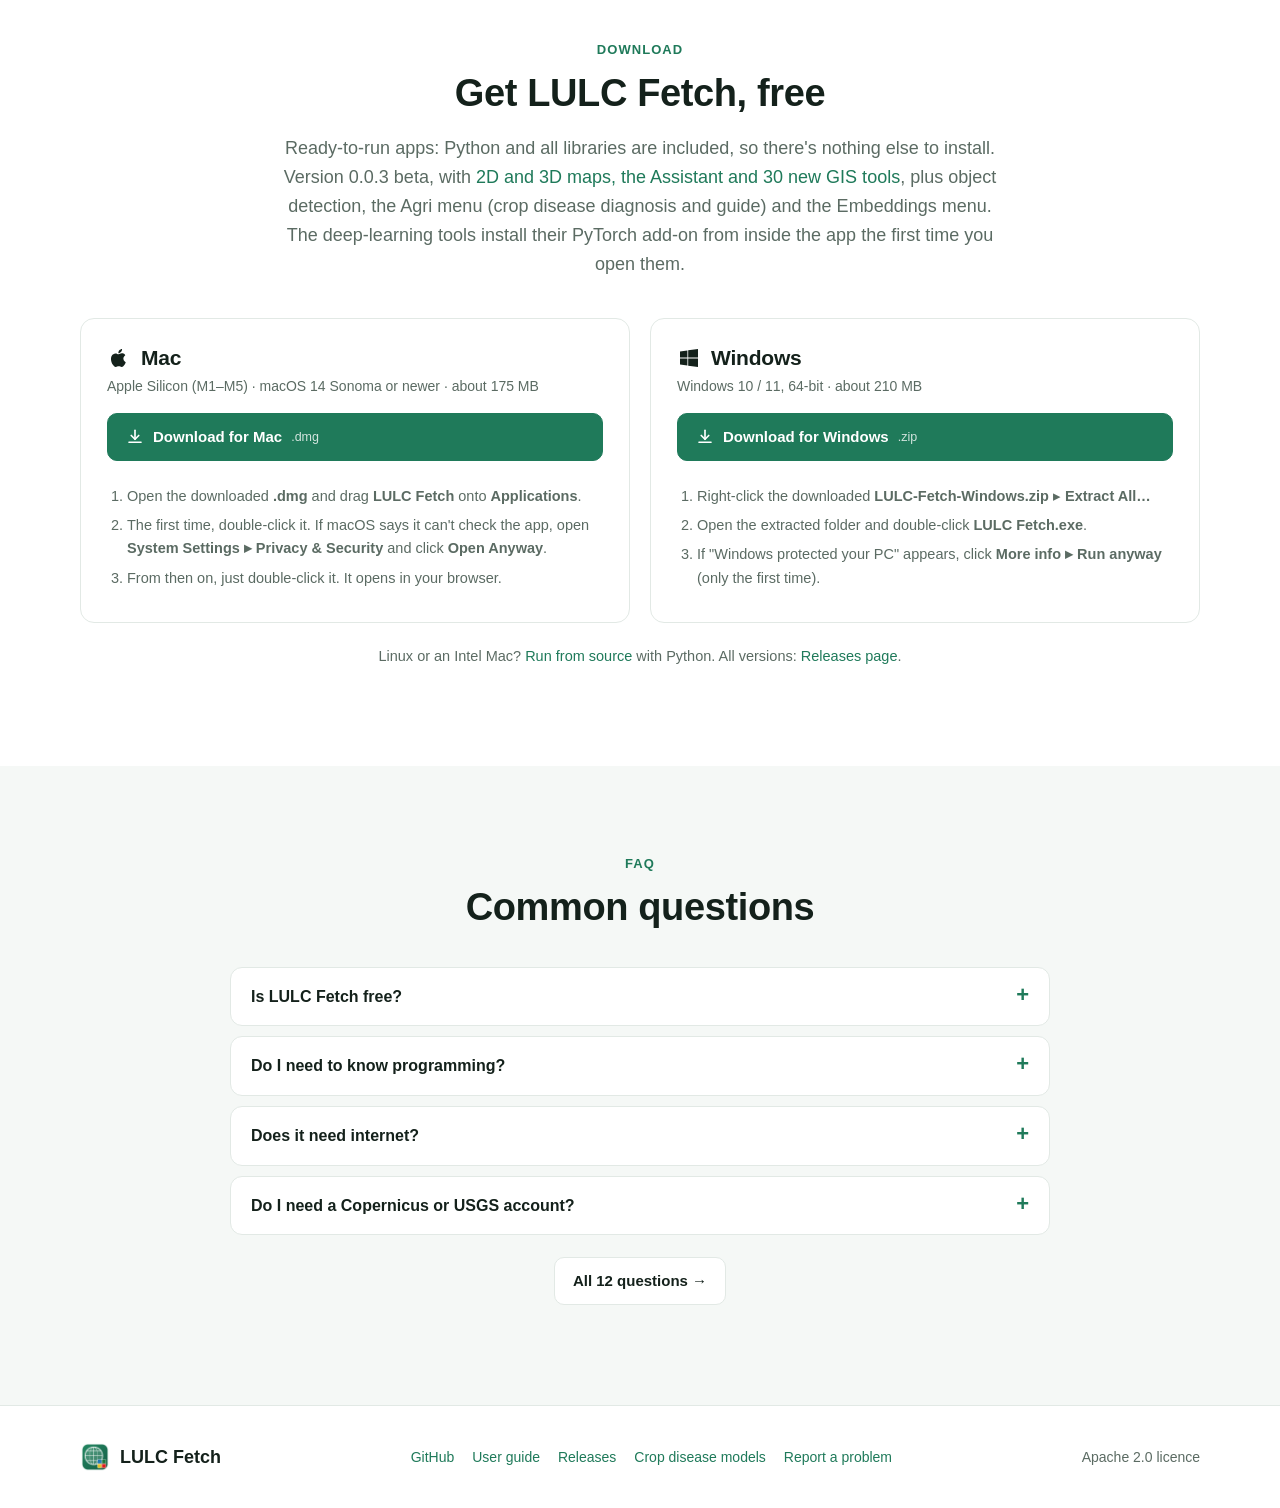
==== commit 690c2d44: "0.0.3 beta: accuracy assessment, raster calculator, index time series, georeference, style by attrib" ====
--- a/site/index.html
+++ b/site/index.html
@@ -28,7 +28,7 @@
 
 <header class="hero center">
   <div class="wrap">
-    <span class="eyebrow">Free · Open source · Mac &amp; Windows · <b>New: <a href="gis.html">3D maps, an AI Assistant and 25 GIS tools</a></b></span>
+    <span class="eyebrow">Free · Open source · Mac &amp; Windows · <b>New in 0.0.3: <a href="gis.html">3D maps, an AI Assistant and 30 GIS tools</a></b></span>
     <h1>Land-cover maps from satellite images, <span>on your own computer</span></h1>
     <p class="lead">Find Sentinel-2 and Landsat imagery, compute indices, train machine-learning and deep-learning models, classify images into land-use / land-cover maps and detect objects such as vehicles and ships, diagnose crop diseases from leaf photos, map and forecast air quality and rainfall, with honest accuracy assessment. No coding, no cloud account, works offline.</p>
     <div class="cta">
@@ -59,12 +59,12 @@
       <p class="lead">Each topic has its own page, with real results made with LULC Fetch.</p>
     </div>
     <div class="tiles">
-      <a class="tile" href="gis.html" style="grid-column:1/-1"><img src="assets/map3d.jpg" alt="" loading="lazy" width="1800" height="1100" style="aspect-ratio:32/9;object-position:center 62%"><span class="tile-txt"><b>New: GIS tools &amp; Assistant <span aria-hidden="true">→</span></b><span>3D maps, an AI Assistant that plans workflows from a sentence, vector and terrain tools, raster ↔ vector conversion, image enhancement.</span></span></a>
+      <a class="tile" href="gis.html" style="grid-column:1/-1"><img src="assets/map3d.jpg" alt="" loading="lazy" width="1800" height="1100" style="aspect-ratio:32/9;object-position:center 62%"><span class="tile-txt"><b>New: GIS tools &amp; Assistant <span aria-hidden="true">→</span></b><span>3D maps, an AI Assistant that plans workflows from a sentence, vector and terrain tools, accuracy assessment, NDVI time series, georeferencing, raster ↔ vector conversion.</span></span></a>
       <a class="tile" href="mapping.html"><img src="assets/hero.jpg" alt="" loading="lazy" width="1800" height="1100"><span class="tile-txt"><b>Land cover &amp; AI <span aria-hidden="true">→</span></b><span>Classify Sentinel-2 and Landsat images, cluster them, train deep-learning models, detect objects and explore satellite embeddings.</span></span></a>
       <a class="tile" href="agriculture.html"><img src="assets/agri.jpg" alt="" loading="lazy" width="1800" height="1100"><span class="tile-txt"><b>Agriculture <span aria-hidden="true">→</span></b><span>Diagnose 42 crops' diseases from a leaf photo, map them from a field walk, and read expert advice offline.</span></span></a>
       <a class="tile" href="air.html"><img src="assets/forecast-delhi.jpg" alt="" loading="lazy" width="1800" height="1100"><span class="tile-txt"><b>Air &amp; rain <span aria-hidden="true">→</span></b><span>Turn station readings into maps with kriging, and forecast AQI and rainfall with honest backtests.</span></span></a>
       <a class="tile" href="data.html"><img src="assets/forecast-rain.jpg" alt="" loading="lazy" width="1800" height="1100"><span class="tile-txt"><b>Open data <span aria-hidden="true">→</span></b><span>Ready-made data for India: daily rainfall, hourly AQI, 307 boundary layers, embeddings and crop-disease answers.</span></span></a>
-      <a class="tile" href="tools.html"><img src="assets/ndvi.jpg" alt="" loading="lazy" width="1800" height="1100"><span class="tile-txt"><b>All tools <span aria-hidden="true">→</span></b><span>All 57 tools menu by menu, with their models: classical ML for rasters and tables, segmentation, detection, embedding models, forecasting and more.</span></span></a>
+      <a class="tile" href="tools.html"><img src="assets/ndvi.jpg" alt="" loading="lazy" width="1800" height="1100"><span class="tile-txt"><b>All tools <span aria-hidden="true">→</span></b><span>All 62 tools menu by menu, with their models: classical ML for rasters and tables, segmentation, detection, embedding models, forecasting and more.</span></span></a>
       <a class="tile" href="demos.html"><img src="assets/demos/landcover.jpg" alt="" loading="lazy" width="1440" height="900" onerror="this.src='assets/demos/embeddings.jpg'"><span class="tile-txt"><b>▶ Demos <span aria-hidden="true">→</span></b><span>Six short videos of the real app: land cover, embeddings with TinyUNet, vehicle detection, tabular ML, AQI forecasting, crop disease.</span></span></a>
     </div>
   </div>
@@ -118,7 +118,7 @@
     <div class="center">
       <span class="eyebrow">Download</span>
       <h2>Get LULC Fetch, free</h2>
-      <p class="lead">Ready-to-run apps: Python and all libraries are included, so there's nothing else to install. Version 0.0.2 beta, with object detection, the Agri menu (crop disease diagnosis and guide) and the Embeddings menu. The deep-learning tools install their PyTorch add-on from inside the app the first time you open them.</p>
+      <p class="lead">Ready-to-run apps: Python and all libraries are included, so there's nothing else to install. Version 0.0.3 beta, with <a href="gis.html">2D and 3D maps, the Assistant and 30 new GIS tools</a>, plus object detection, the Agri menu (crop disease diagnosis and guide) and the Embeddings menu. The deep-learning tools install their PyTorch add-on from inside the app the first time you open them.</p>
     </div>
     <div class="dl">
       <div class="dlcard" id="dl-mac">
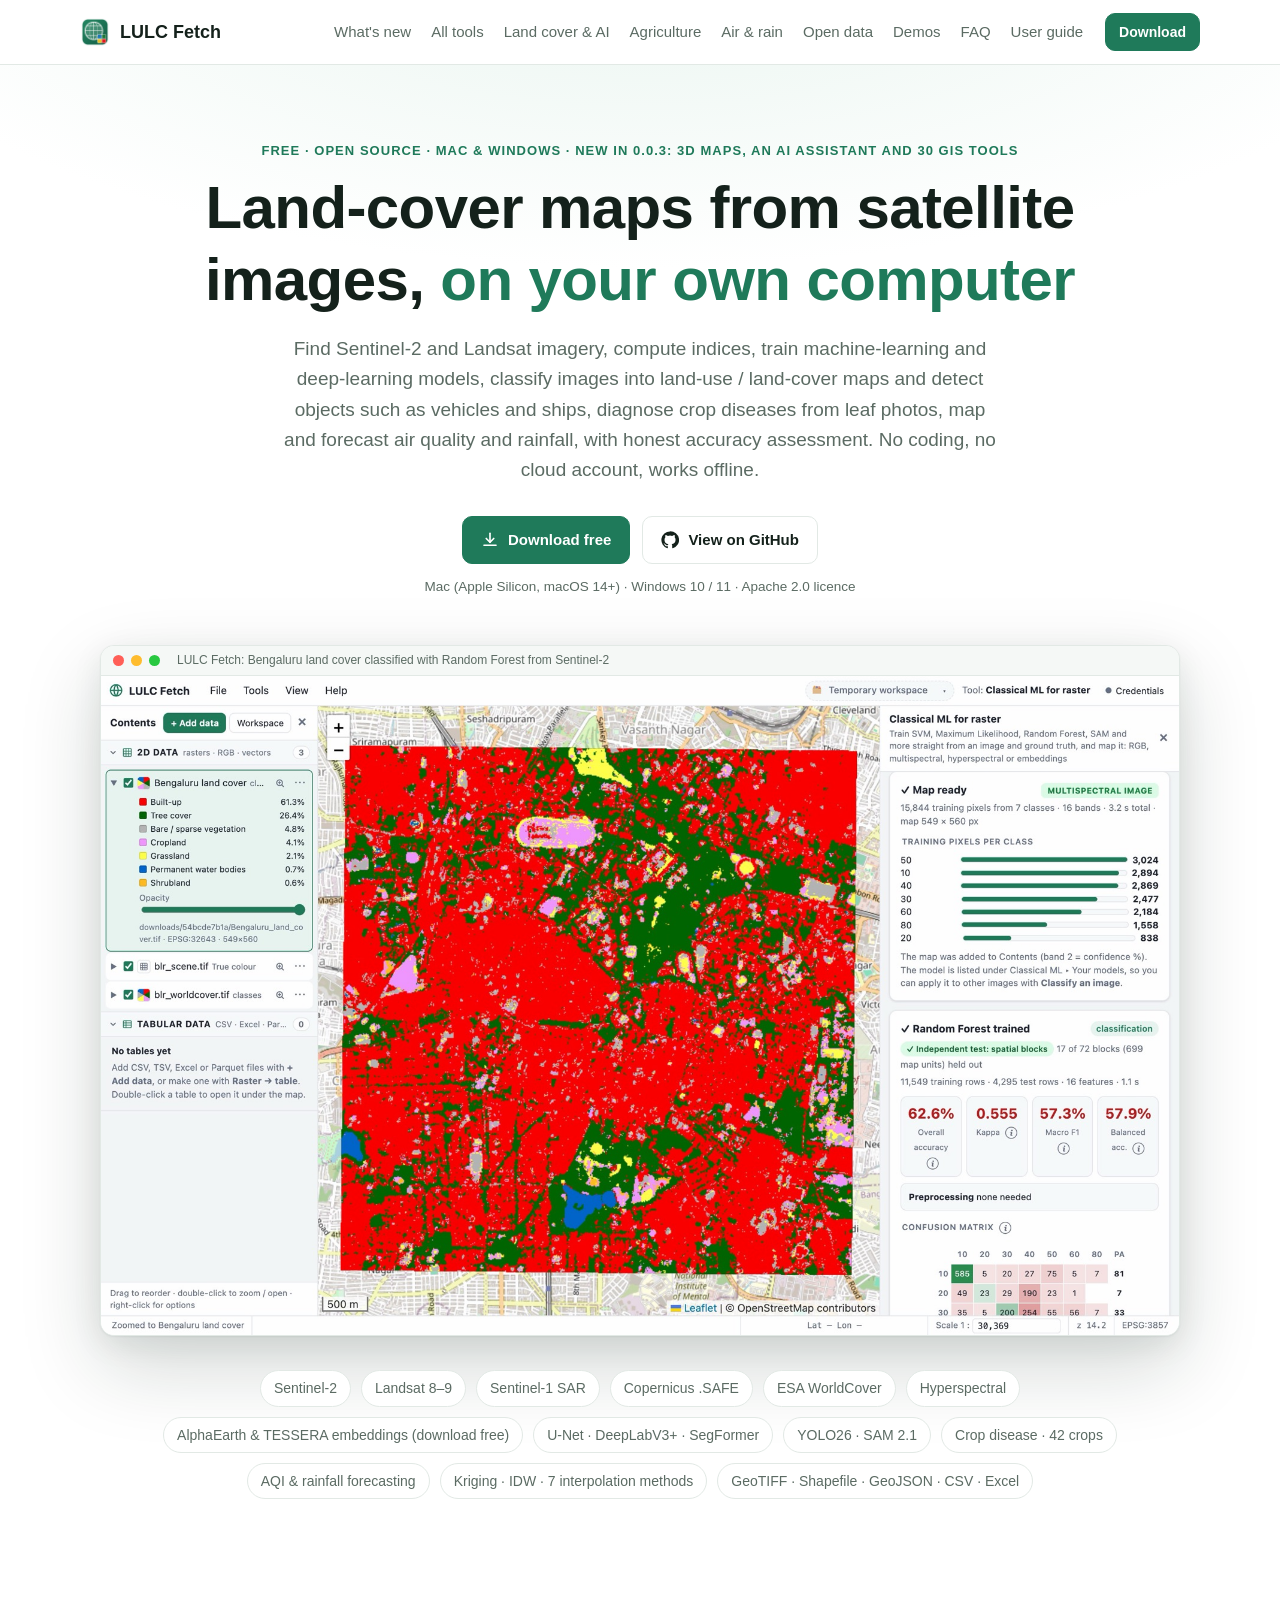
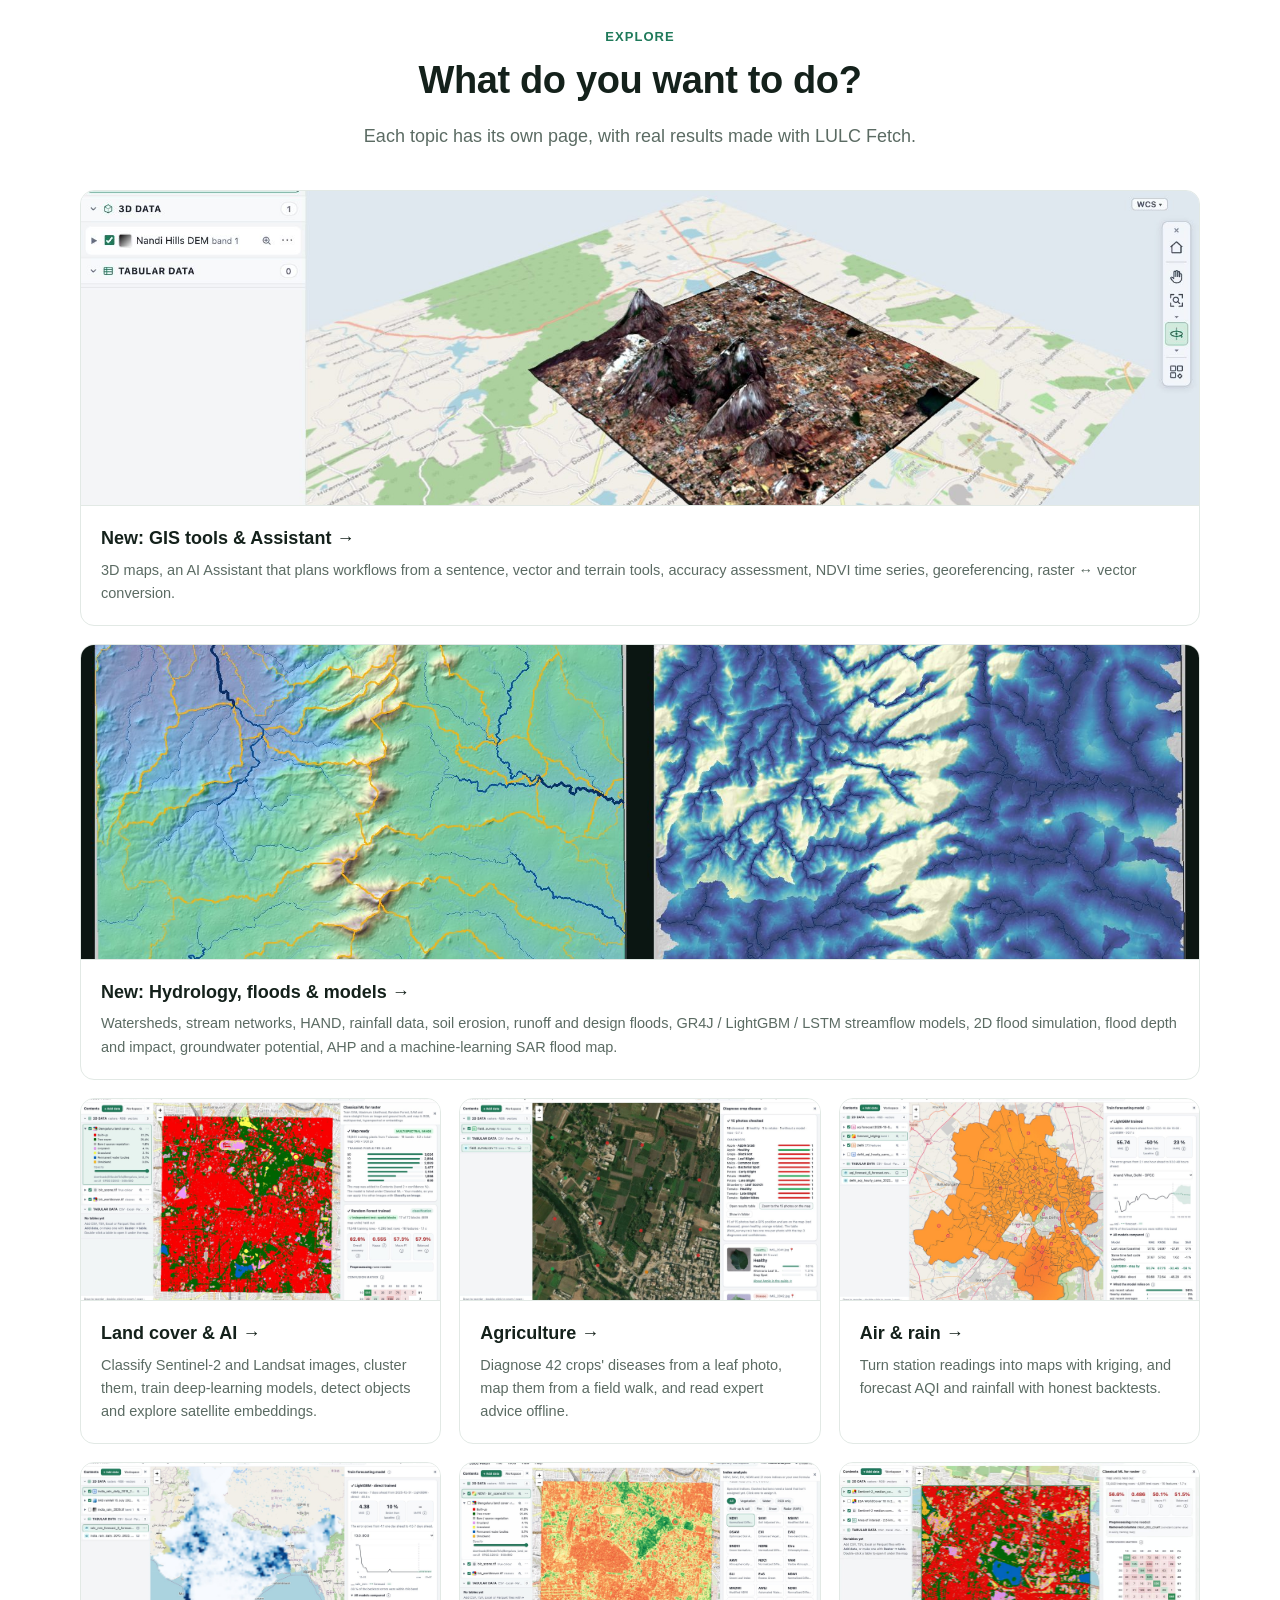
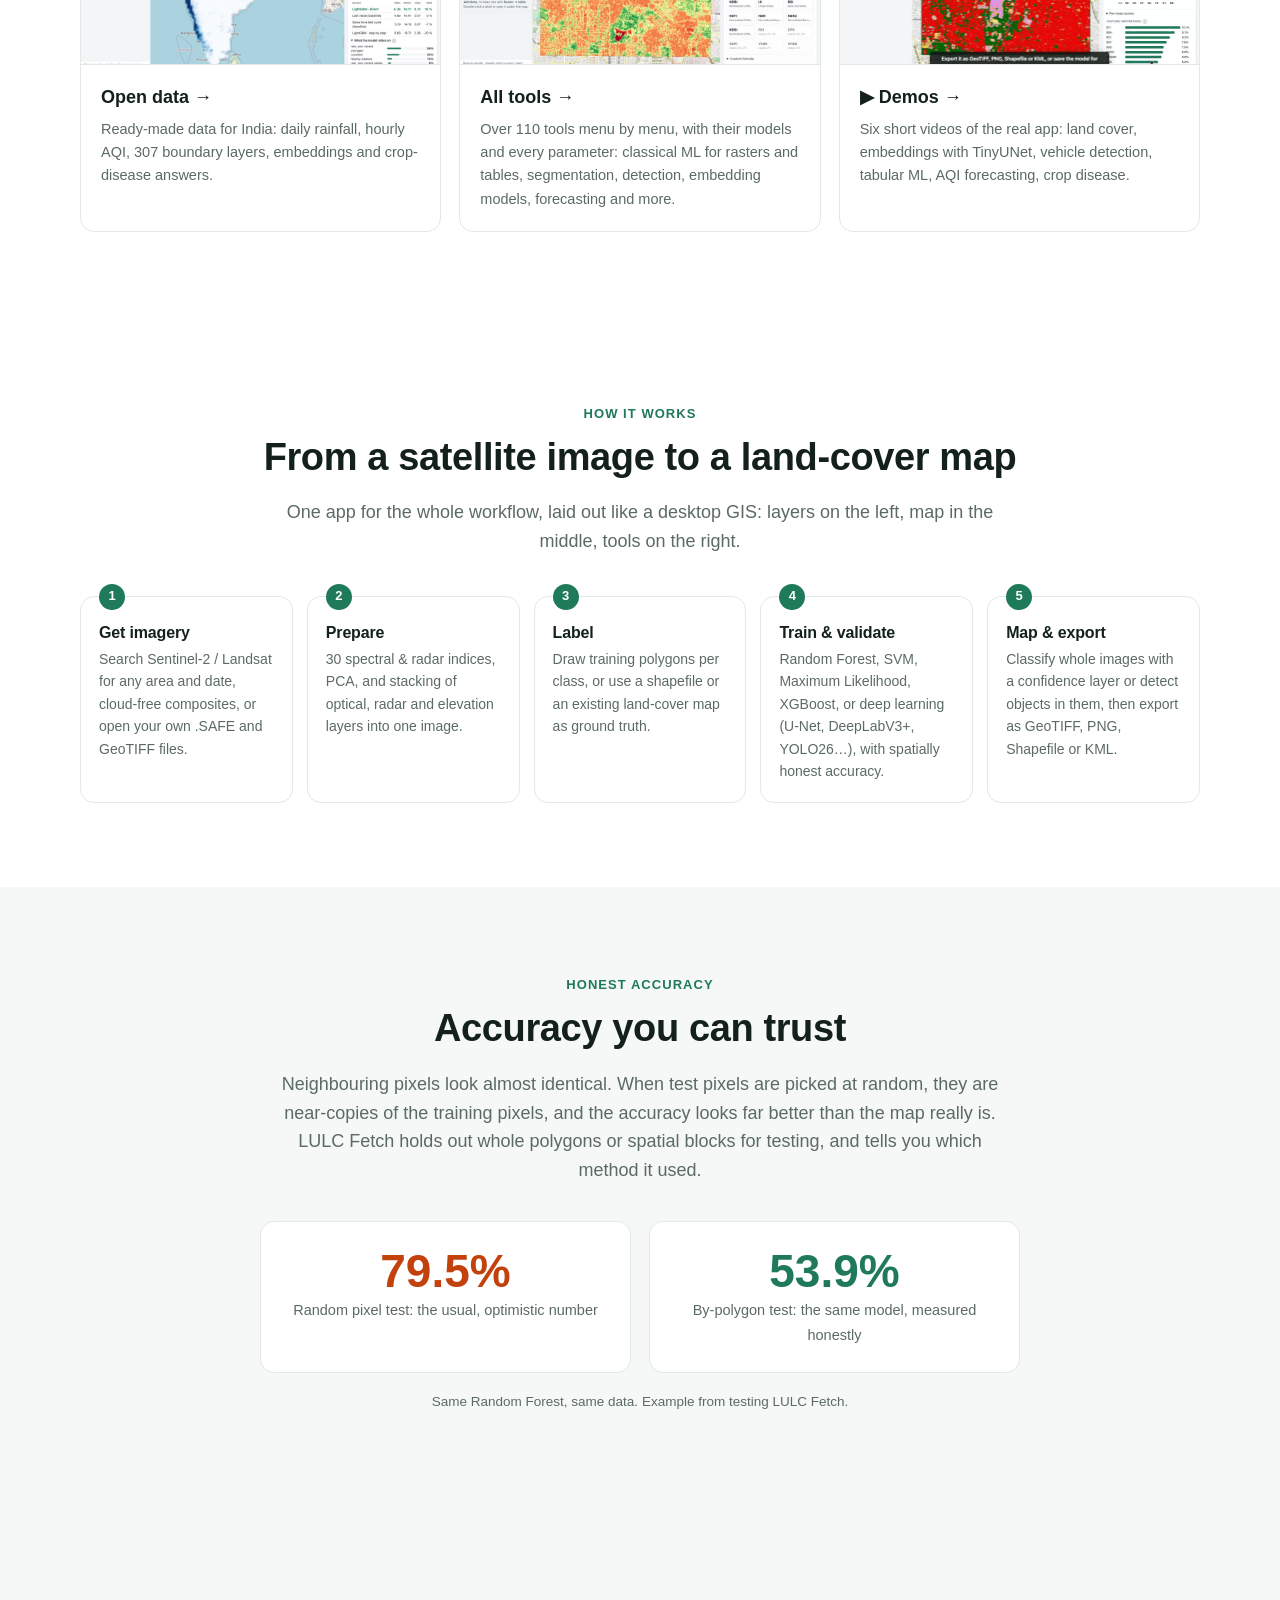
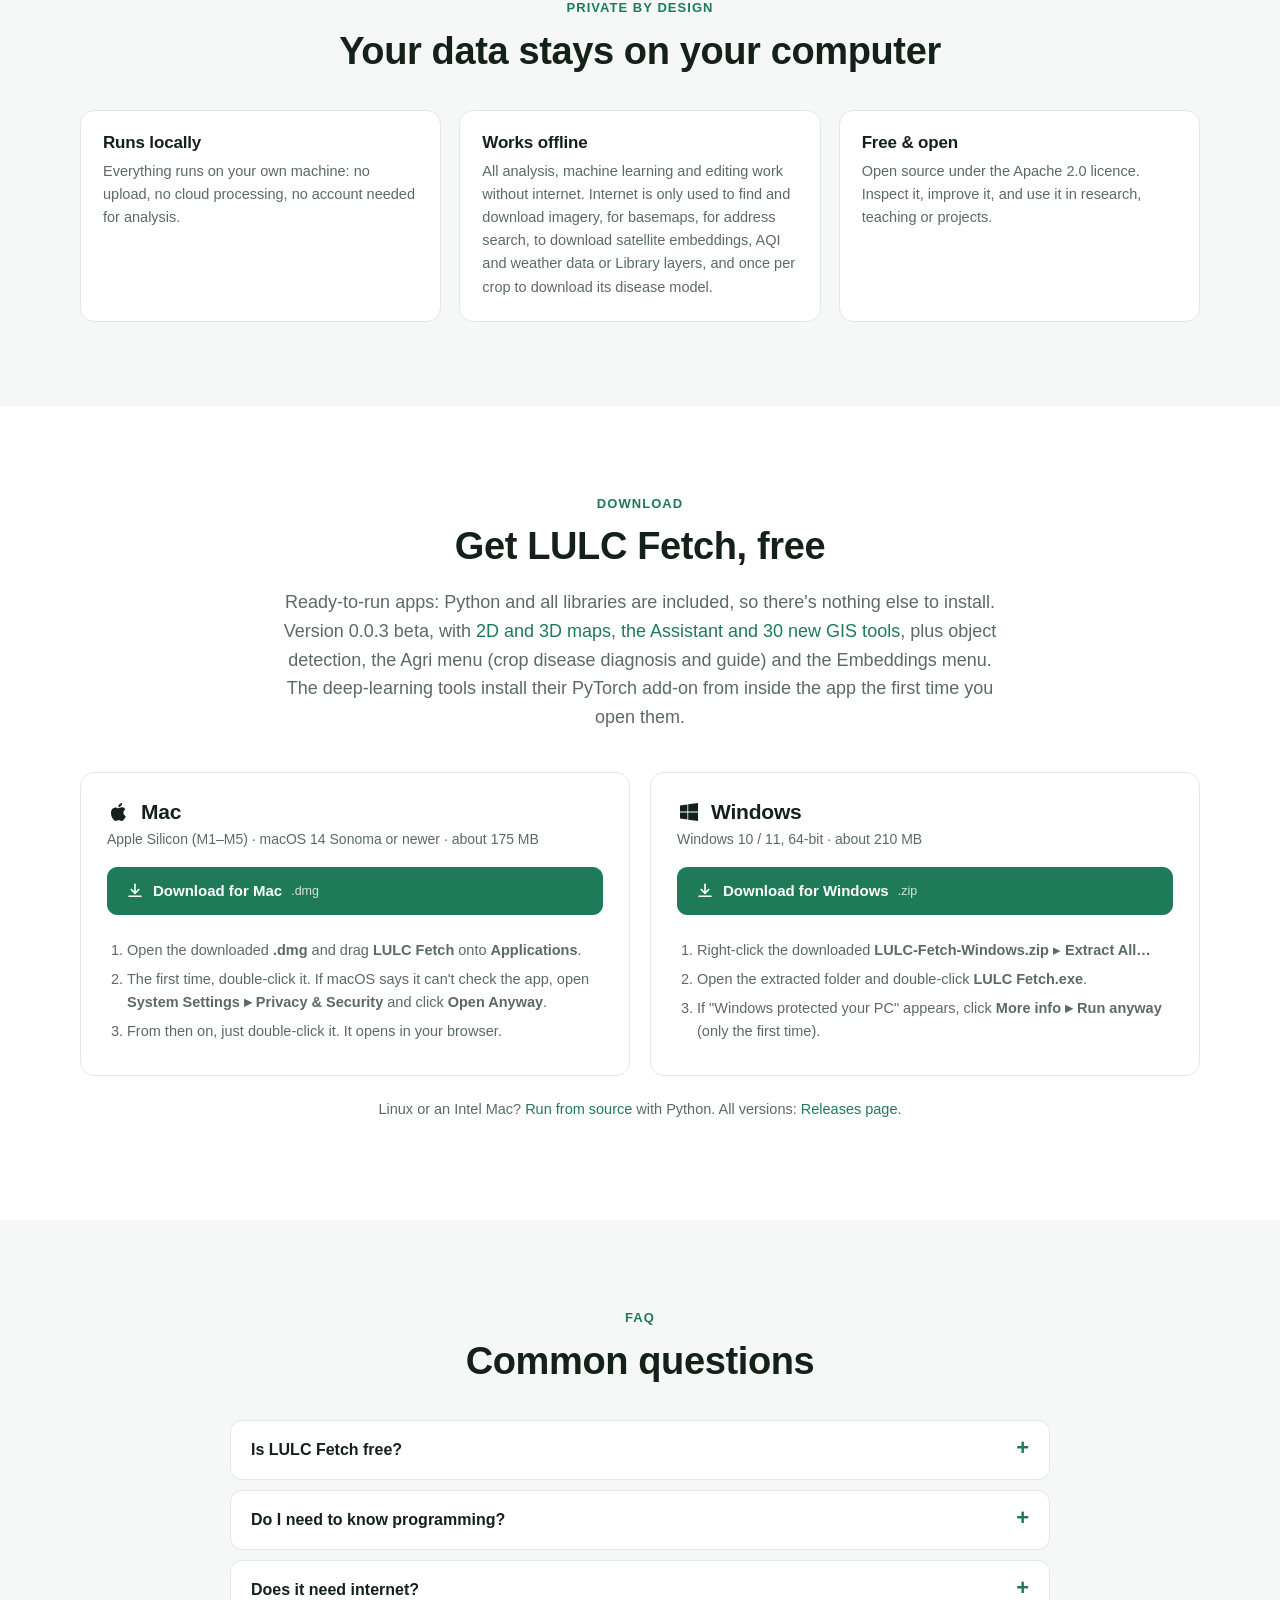
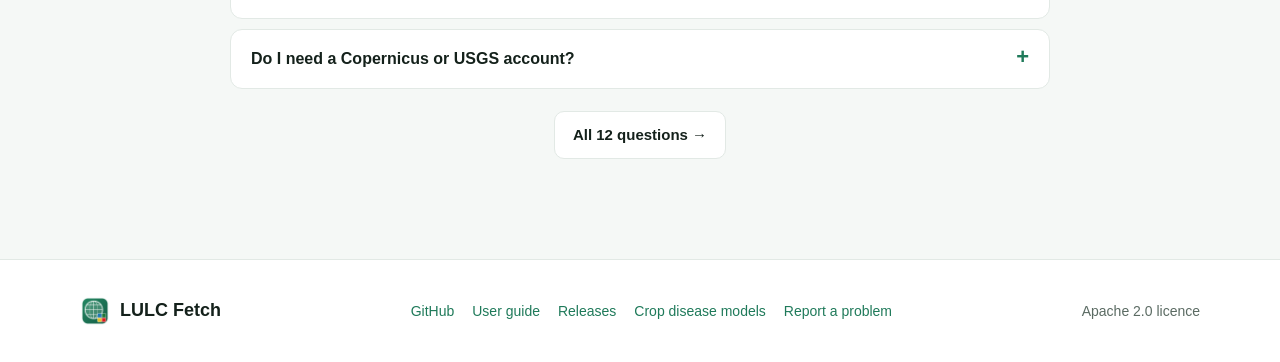
==== commit b9fb4b74: "Hydrology category, flood and streamflow models, AHP, SAR flood ML; terrain, LiDAR, routing, Sentine" ====
--- a/site/index.html
+++ b/site/index.html
@@ -60,11 +60,12 @@
     </div>
     <div class="tiles">
       <a class="tile" href="gis.html" style="grid-column:1/-1"><img src="assets/map3d.jpg" alt="" loading="lazy" width="1800" height="1100" style="aspect-ratio:32/9;object-position:center 62%"><span class="tile-txt"><b>New: GIS tools &amp; Assistant <span aria-hidden="true">→</span></b><span>3D maps, an AI Assistant that plans workflows from a sentence, vector and terrain tools, accuracy assessment, NDVI time series, georeferencing, raster ↔ vector conversion.</span></span></a>
+      <a class="tile" href="tools.html#hydrology" style="grid-column:1/-1"><img src="assets/hydrology.jpg" alt="Streams by Strahler order, sub-watersheds and HAND computed by LULC Fetch from the Copernicus 30 m DEM over Nandi Hills" loading="lazy" width="1800" height="760" style="aspect-ratio:32/9;object-position:center 40%"><span class="tile-txt"><b>New: Hydrology, floods &amp; models <span aria-hidden="true">→</span></b><span>Watersheds, stream networks, HAND, rainfall data, soil erosion, runoff and design floods, GR4J / LightGBM / LSTM streamflow models, 2D flood simulation, flood depth and impact, groundwater potential, AHP and a machine-learning SAR flood map.</span></span></a>
       <a class="tile" href="mapping.html"><img src="assets/hero.jpg" alt="" loading="lazy" width="1800" height="1100"><span class="tile-txt"><b>Land cover &amp; AI <span aria-hidden="true">→</span></b><span>Classify Sentinel-2 and Landsat images, cluster them, train deep-learning models, detect objects and explore satellite embeddings.</span></span></a>
       <a class="tile" href="agriculture.html"><img src="assets/agri.jpg" alt="" loading="lazy" width="1800" height="1100"><span class="tile-txt"><b>Agriculture <span aria-hidden="true">→</span></b><span>Diagnose 42 crops' diseases from a leaf photo, map them from a field walk, and read expert advice offline.</span></span></a>
       <a class="tile" href="air.html"><img src="assets/forecast-delhi.jpg" alt="" loading="lazy" width="1800" height="1100"><span class="tile-txt"><b>Air &amp; rain <span aria-hidden="true">→</span></b><span>Turn station readings into maps with kriging, and forecast AQI and rainfall with honest backtests.</span></span></a>
       <a class="tile" href="data.html"><img src="assets/forecast-rain.jpg" alt="" loading="lazy" width="1800" height="1100"><span class="tile-txt"><b>Open data <span aria-hidden="true">→</span></b><span>Ready-made data for India: daily rainfall, hourly AQI, 307 boundary layers, embeddings and crop-disease answers.</span></span></a>
-      <a class="tile" href="tools.html"><img src="assets/ndvi.jpg" alt="" loading="lazy" width="1800" height="1100"><span class="tile-txt"><b>All tools <span aria-hidden="true">→</span></b><span>All 62 tools menu by menu, with their models: classical ML for rasters and tables, segmentation, detection, embedding models, forecasting and more.</span></span></a>
+      <a class="tile" href="tools.html"><img src="assets/ndvi.jpg" alt="" loading="lazy" width="1800" height="1100"><span class="tile-txt"><b>All tools <span aria-hidden="true">→</span></b><span>Over 110 tools menu by menu, with their models and every parameter: classical ML for rasters and tables, segmentation, detection, embedding models, forecasting and more.</span></span></a>
       <a class="tile" href="demos.html"><img src="assets/demos/landcover.jpg" alt="" loading="lazy" width="1440" height="900" onerror="this.src='assets/demos/embeddings.jpg'"><span class="tile-txt"><b>▶ Demos <span aria-hidden="true">→</span></b><span>Six short videos of the real app: land cover, embeddings with TinyUNet, vehicle detection, tabular ML, AQI forecasting, crop disease.</span></span></a>
     </div>
   </div>
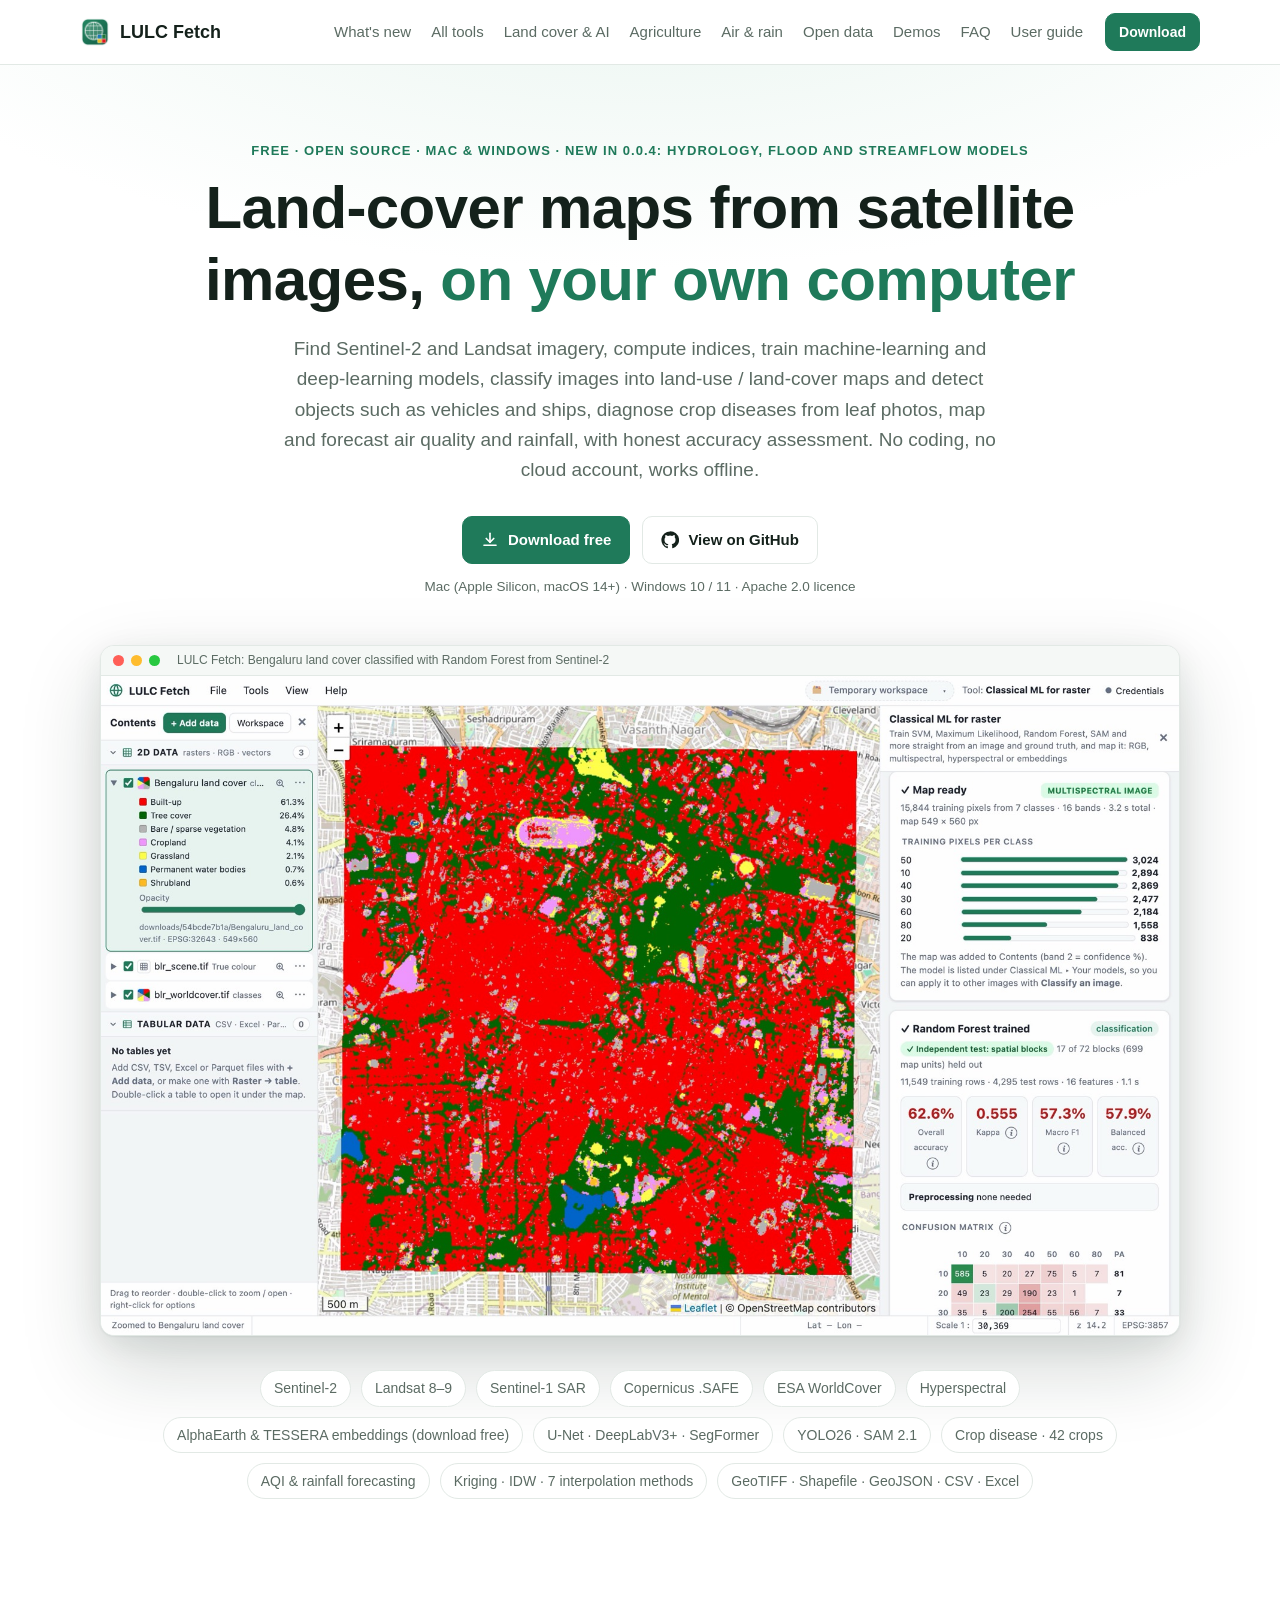
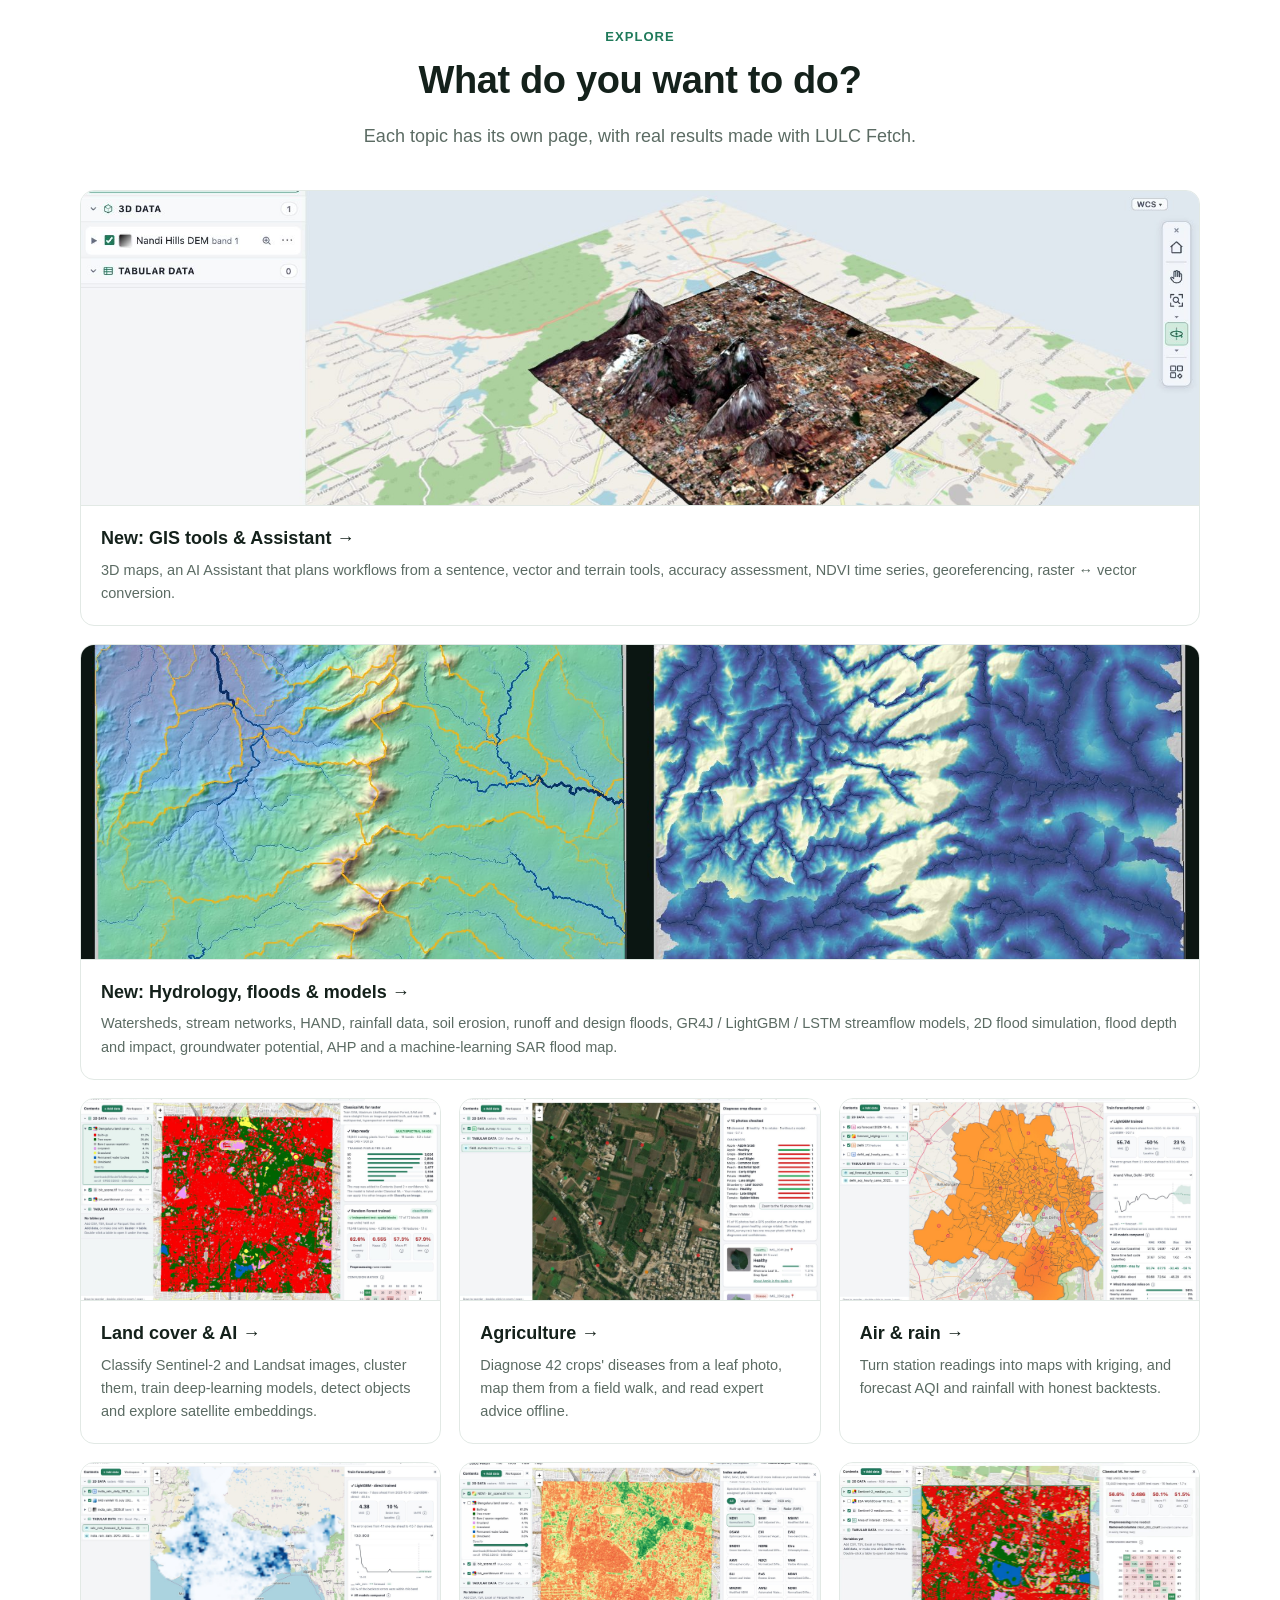
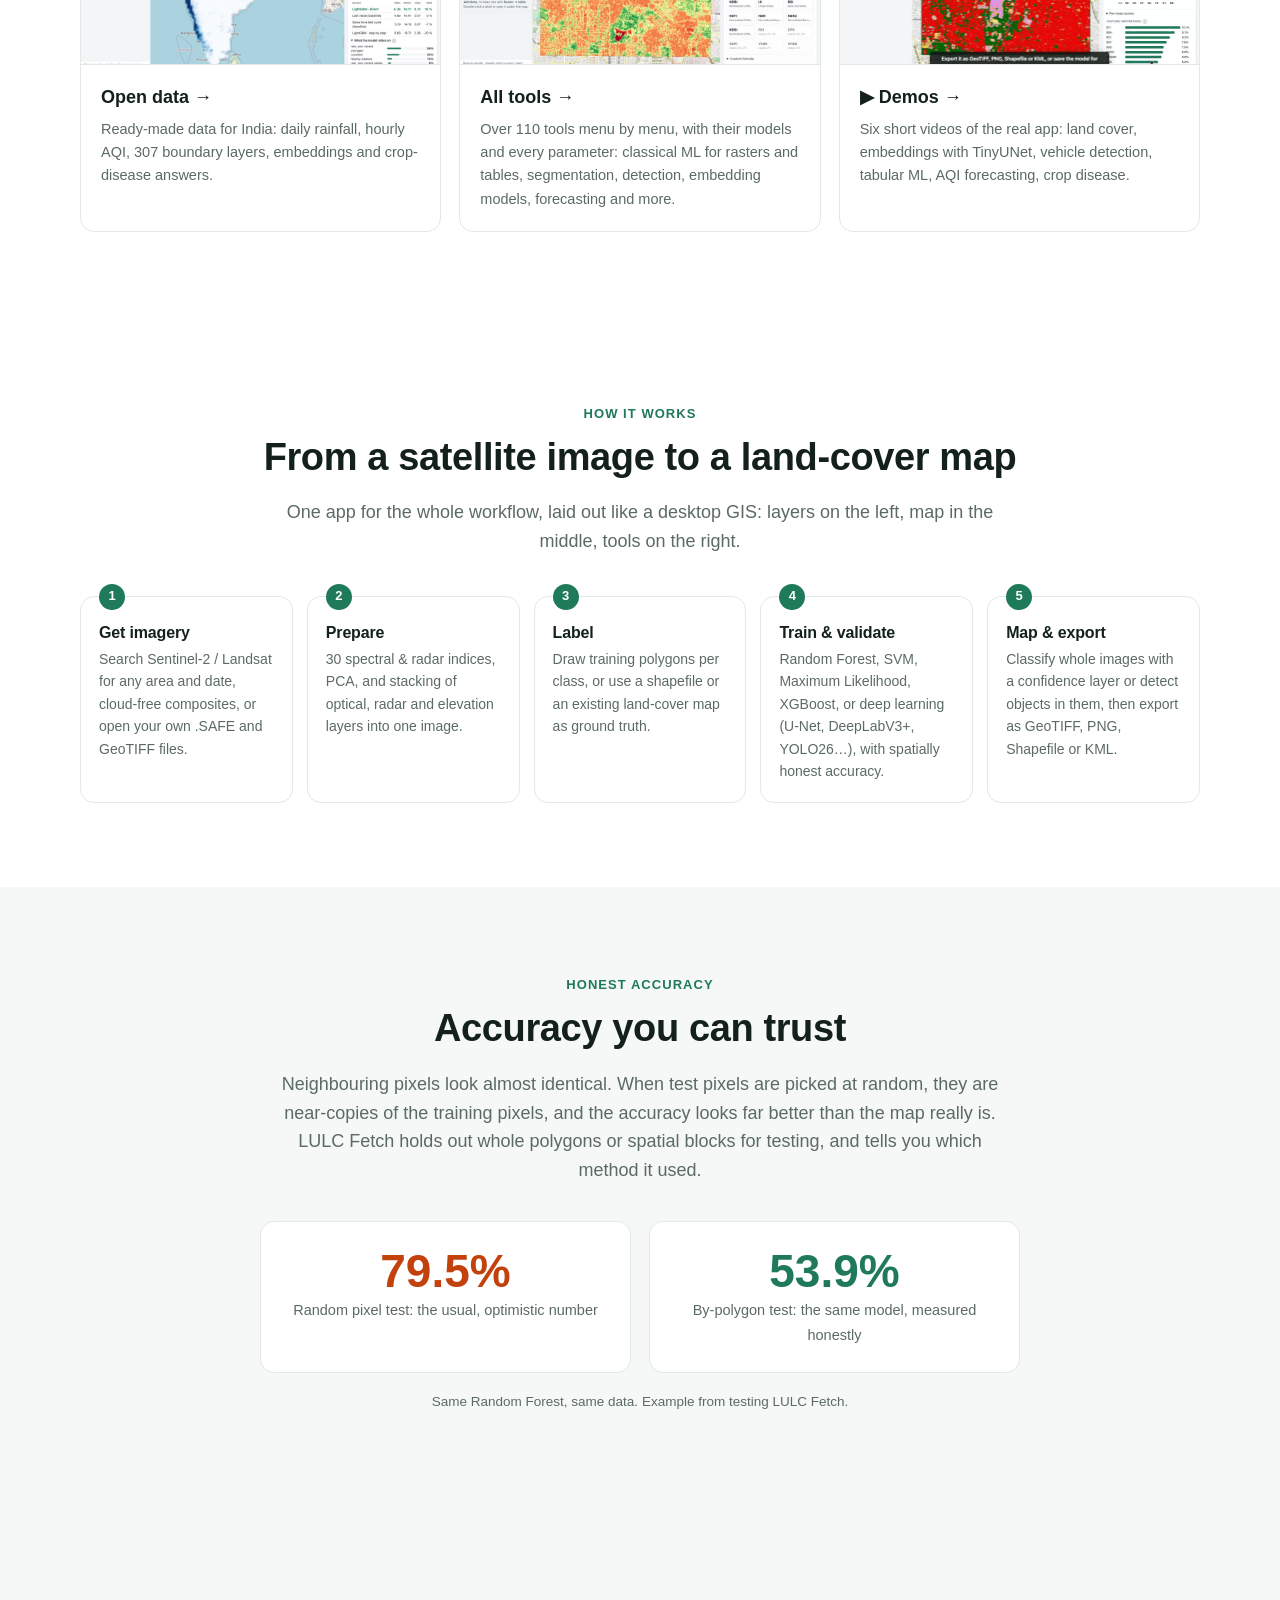
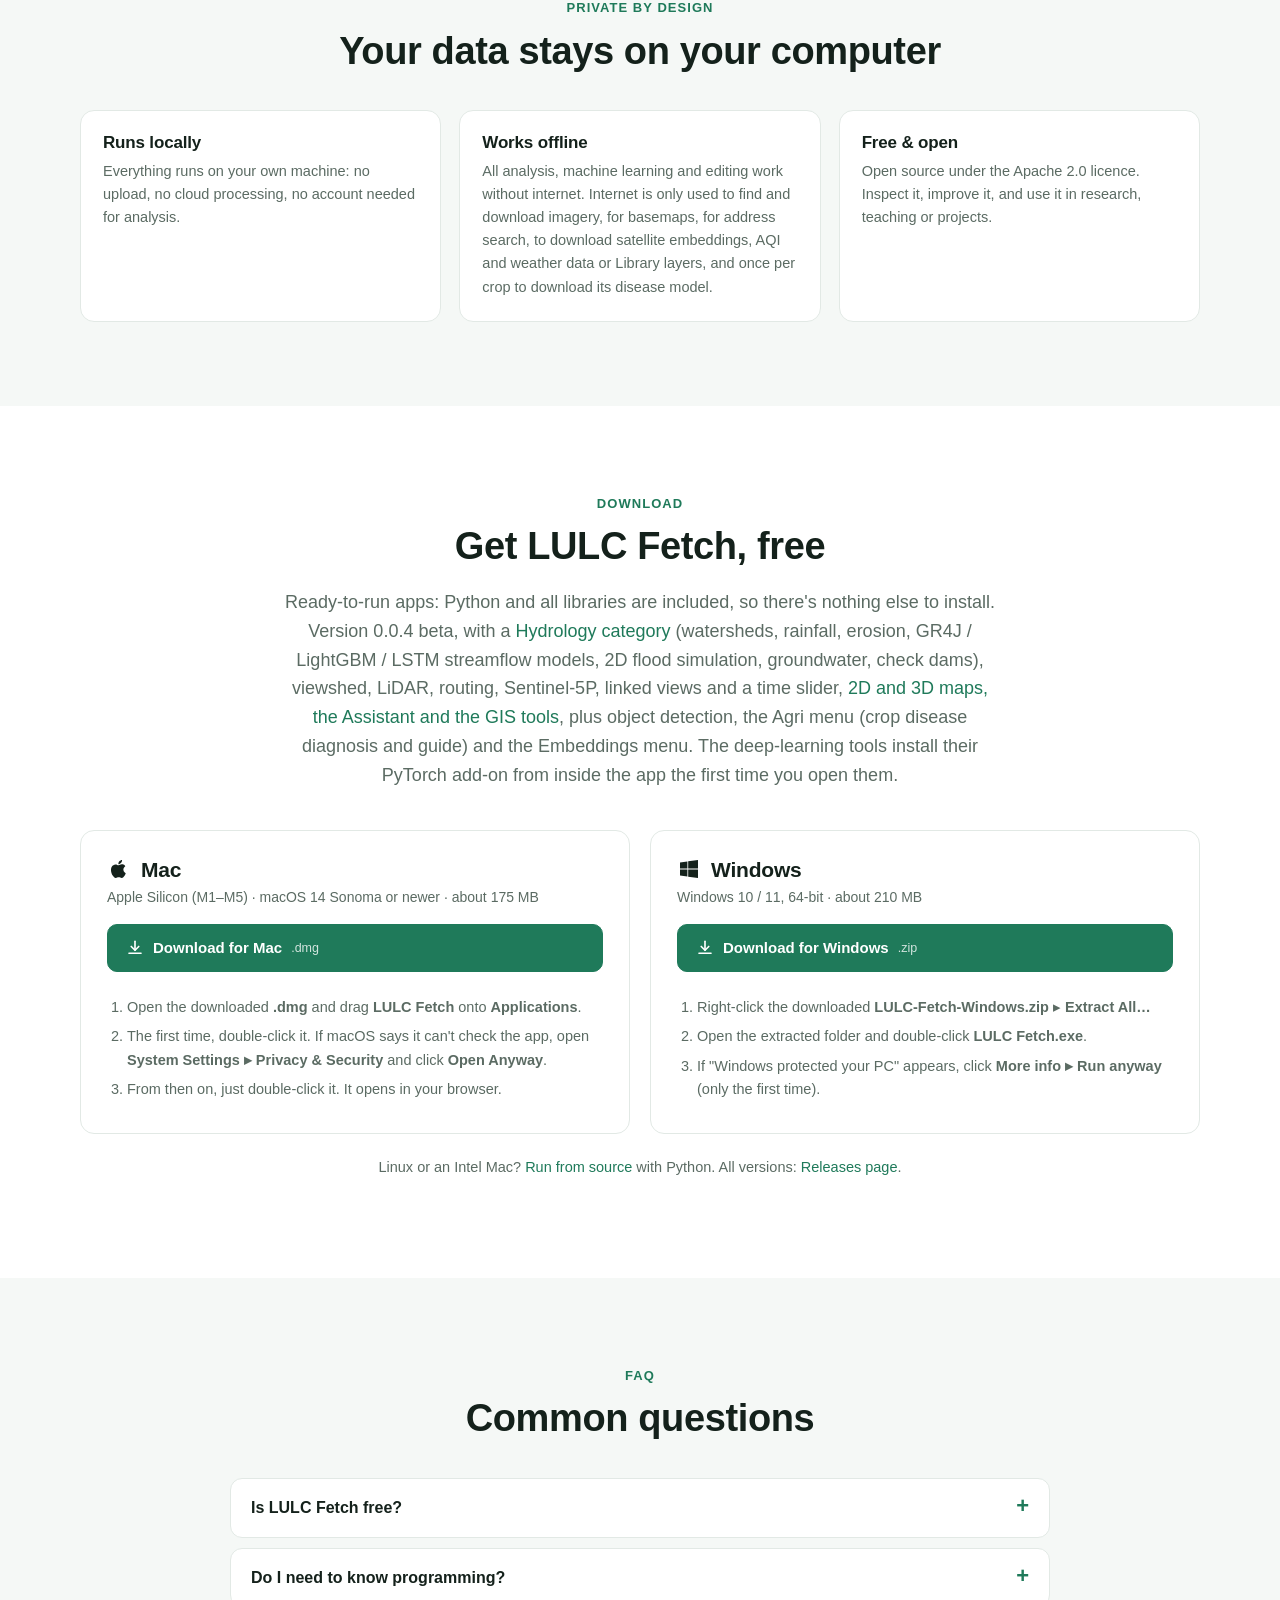
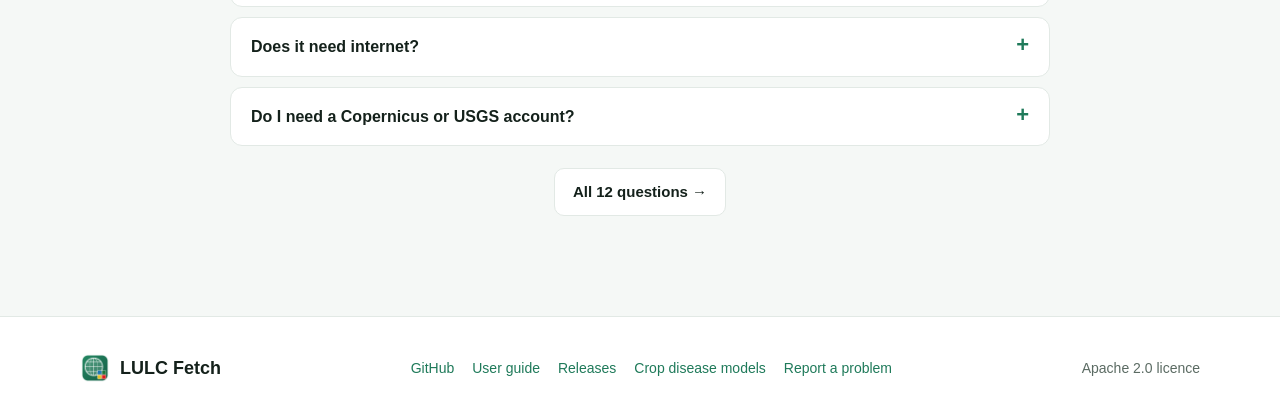
==== commit 86288d63: "0.0.4 beta: GIF export without Pillow / OpenCV, version bump, smoke test of the new tools in the pac" ====
--- a/site/index.html
+++ b/site/index.html
@@ -28,7 +28,7 @@
 
 <header class="hero center">
   <div class="wrap">
-    <span class="eyebrow">Free · Open source · Mac &amp; Windows · <b>New in 0.0.3: <a href="gis.html">3D maps, an AI Assistant and 30 GIS tools</a></b></span>
+    <span class="eyebrow">Free · Open source · Mac &amp; Windows · <b>New in 0.0.4: <a href="gis.html#hydrology">Hydrology, flood and streamflow models</a></b></span>
     <h1>Land-cover maps from satellite images, <span>on your own computer</span></h1>
     <p class="lead">Find Sentinel-2 and Landsat imagery, compute indices, train machine-learning and deep-learning models, classify images into land-use / land-cover maps and detect objects such as vehicles and ships, diagnose crop diseases from leaf photos, map and forecast air quality and rainfall, with honest accuracy assessment. No coding, no cloud account, works offline.</p>
     <div class="cta">
@@ -119,7 +119,7 @@
     <div class="center">
       <span class="eyebrow">Download</span>
       <h2>Get LULC Fetch, free</h2>
-      <p class="lead">Ready-to-run apps: Python and all libraries are included, so there's nothing else to install. Version 0.0.3 beta, with <a href="gis.html">2D and 3D maps, the Assistant and 30 new GIS tools</a>, plus object detection, the Agri menu (crop disease diagnosis and guide) and the Embeddings menu. The deep-learning tools install their PyTorch add-on from inside the app the first time you open them.</p>
+      <p class="lead">Ready-to-run apps: Python and all libraries are included, so there's nothing else to install. Version 0.0.4 beta, with a <a href="gis.html#hydrology">Hydrology category</a> (watersheds, rainfall, erosion, GR4J / LightGBM / LSTM streamflow models, 2D flood simulation, groundwater, check dams), viewshed, LiDAR, routing, Sentinel-5P, linked views and a time slider, <a href="gis.html">2D and 3D maps, the Assistant and the GIS tools</a>, plus object detection, the Agri menu (crop disease diagnosis and guide) and the Embeddings menu. The deep-learning tools install their PyTorch add-on from inside the app the first time you open them.</p>
     </div>
     <div class="dl">
       <div class="dlcard" id="dl-mac">
